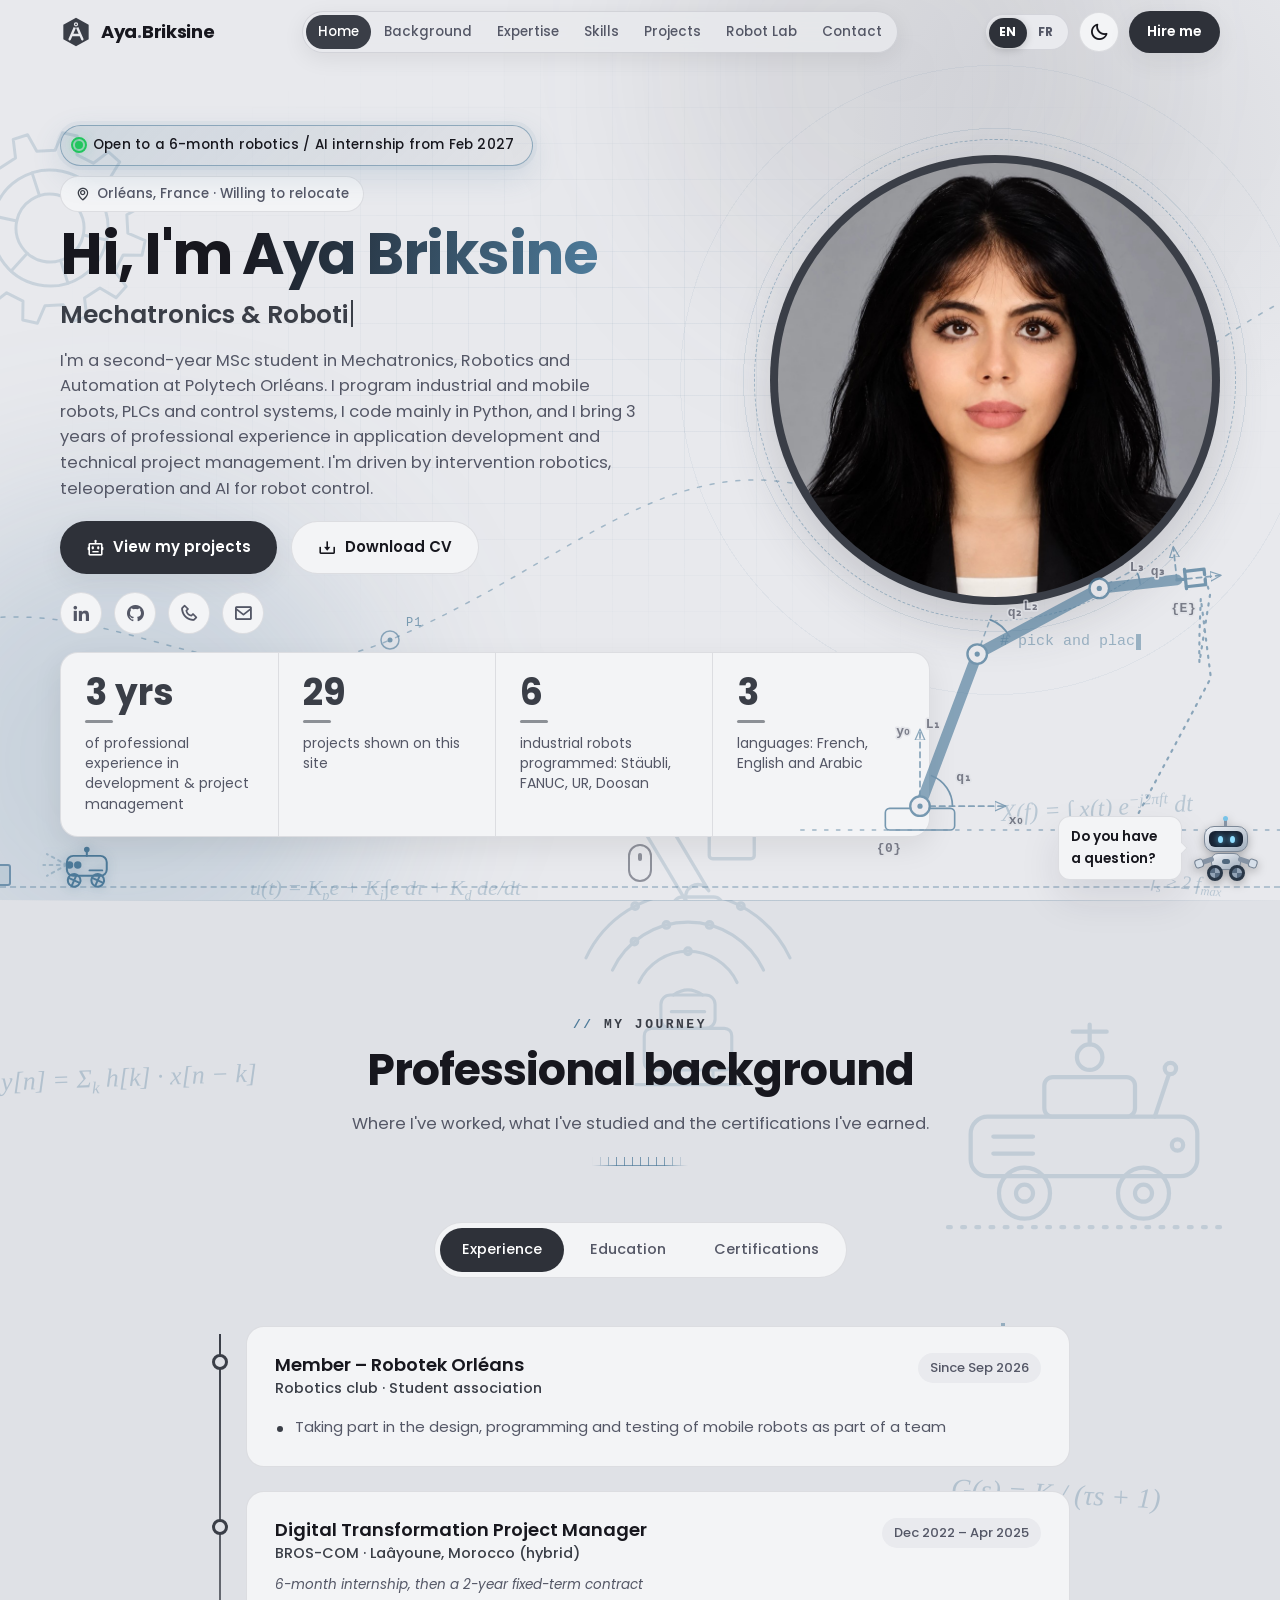
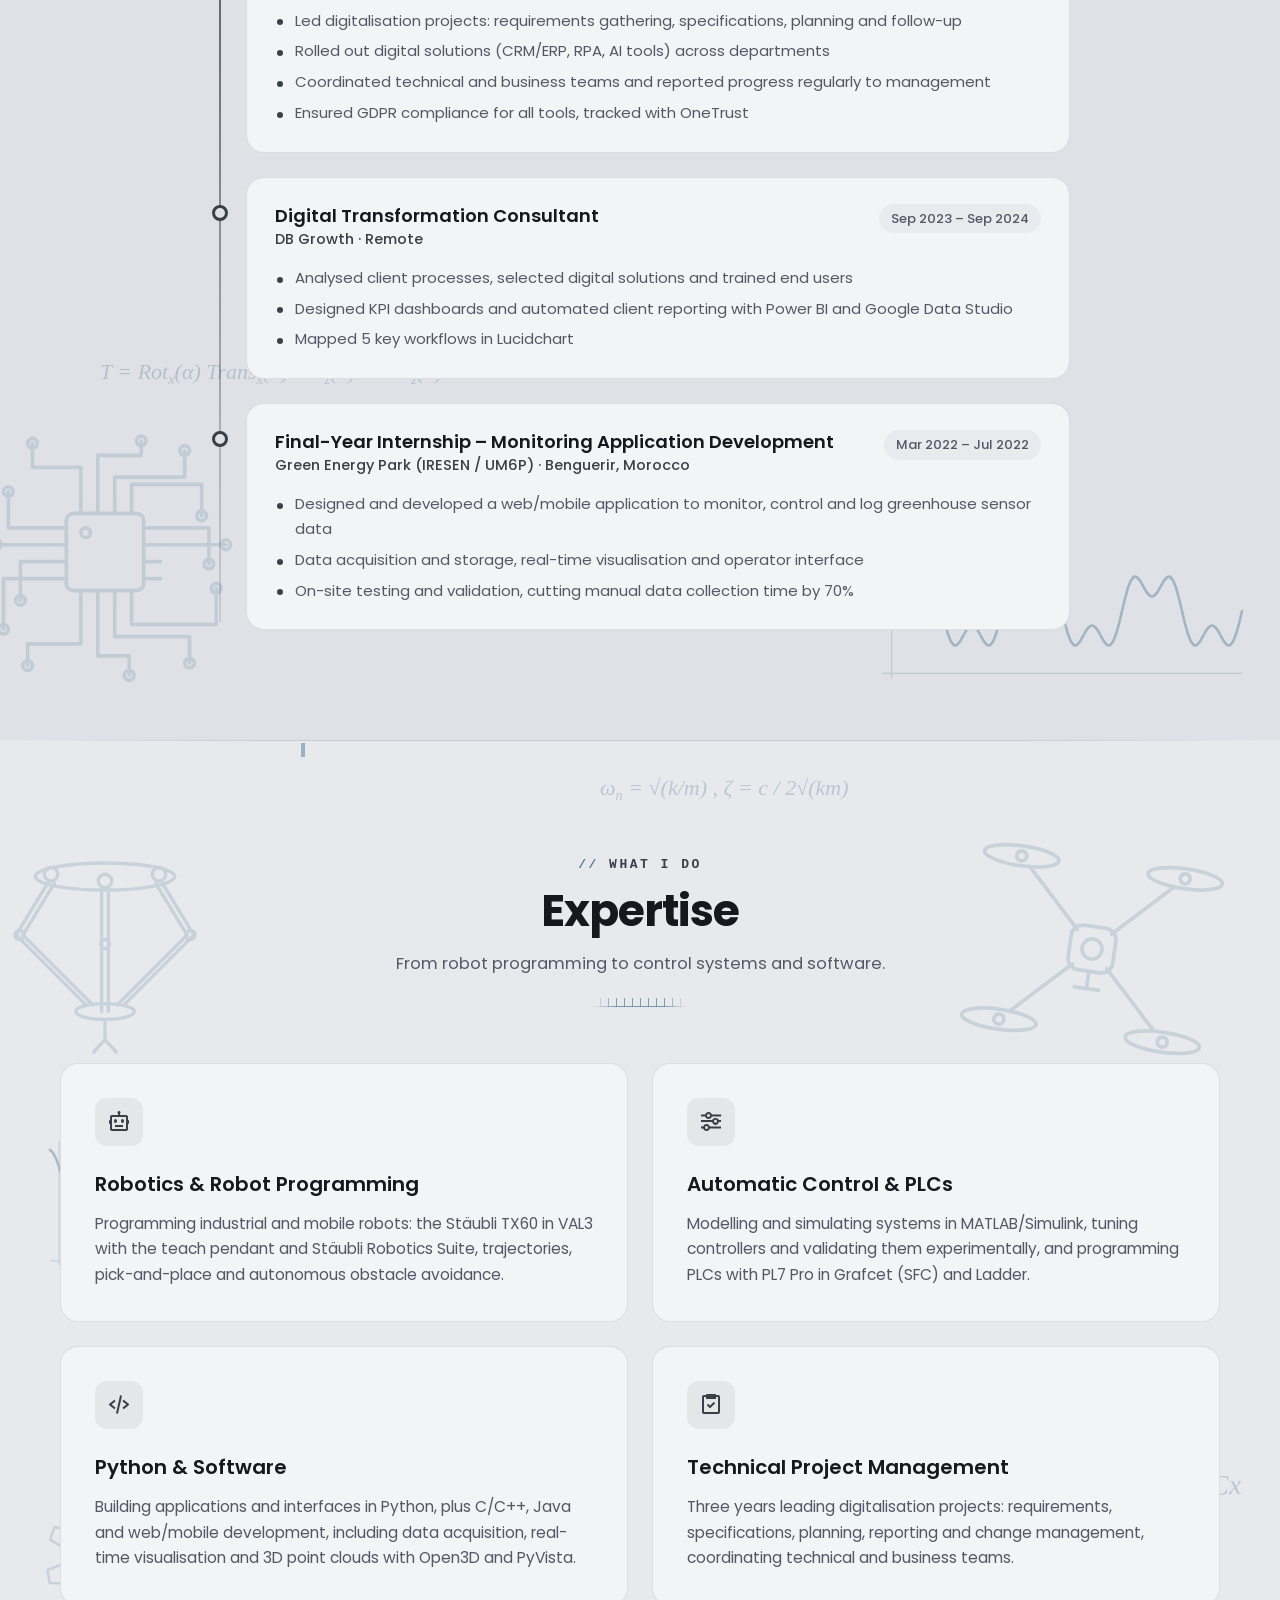
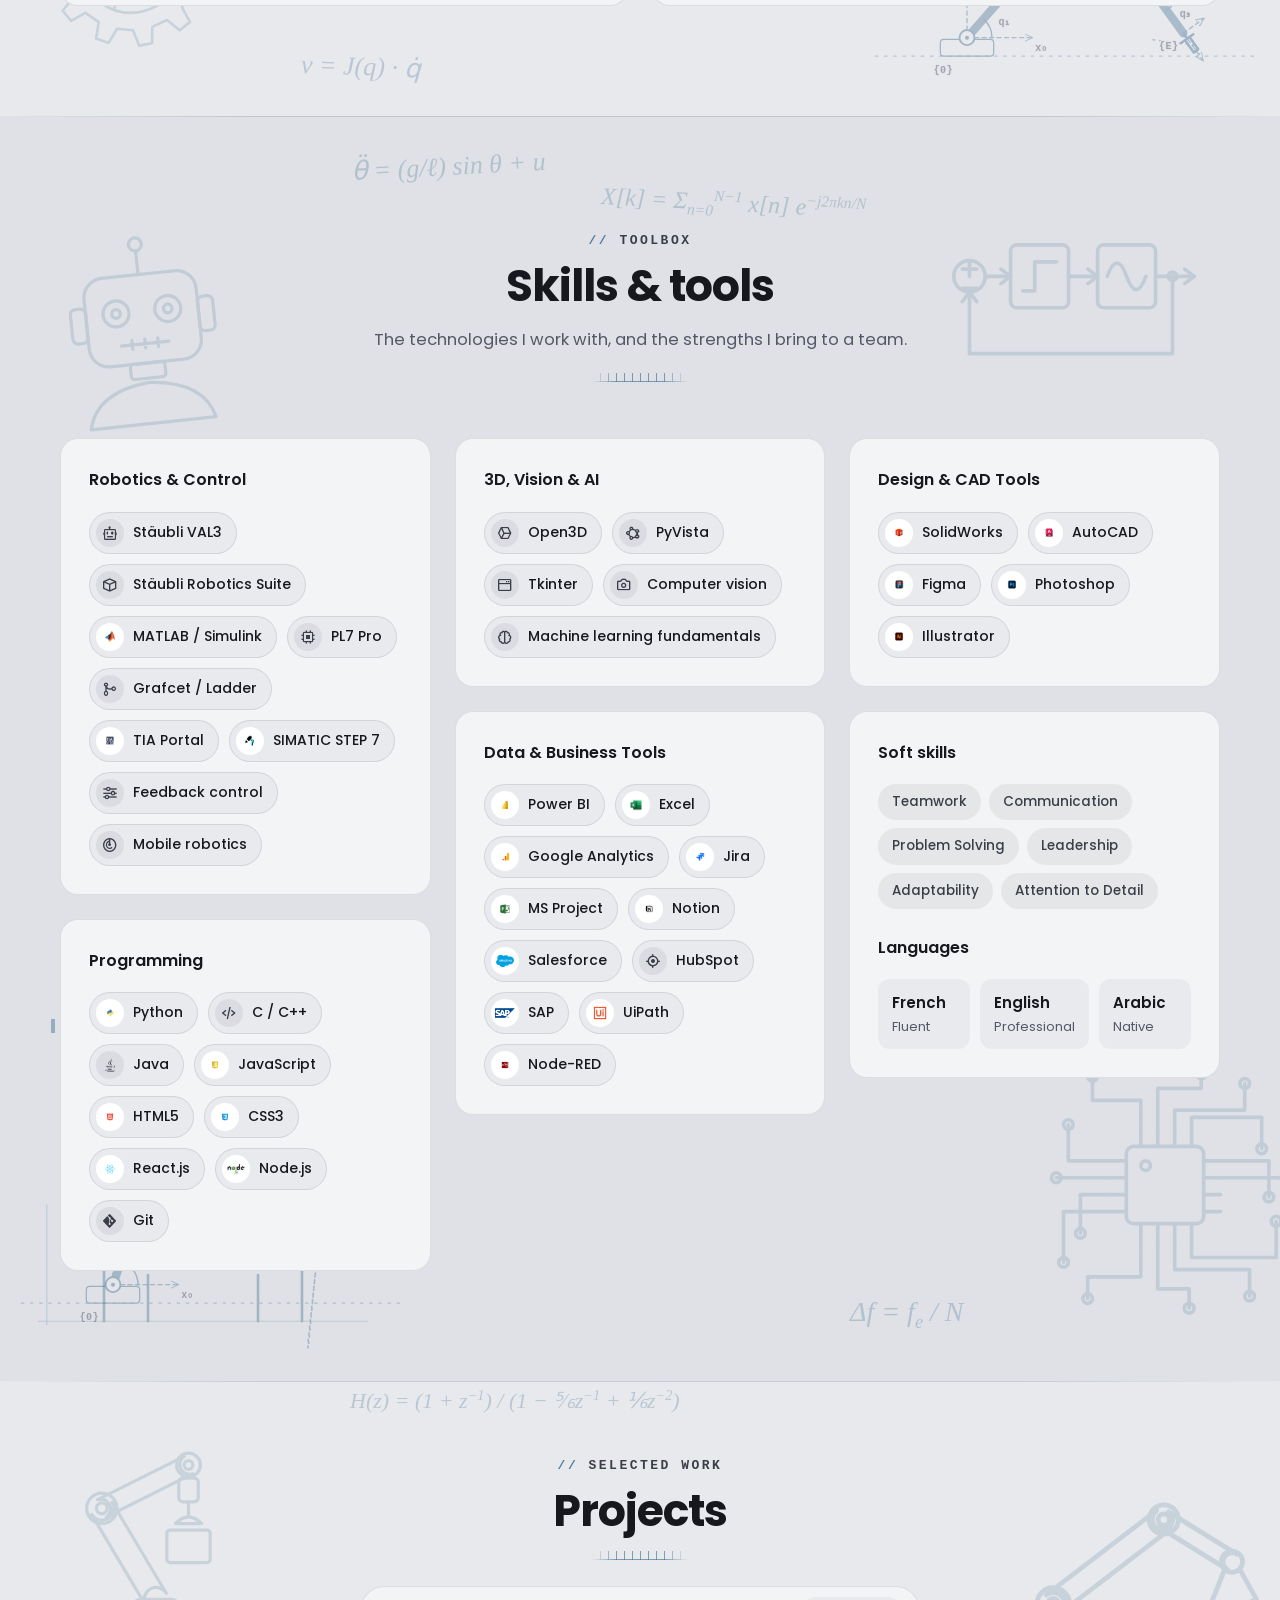
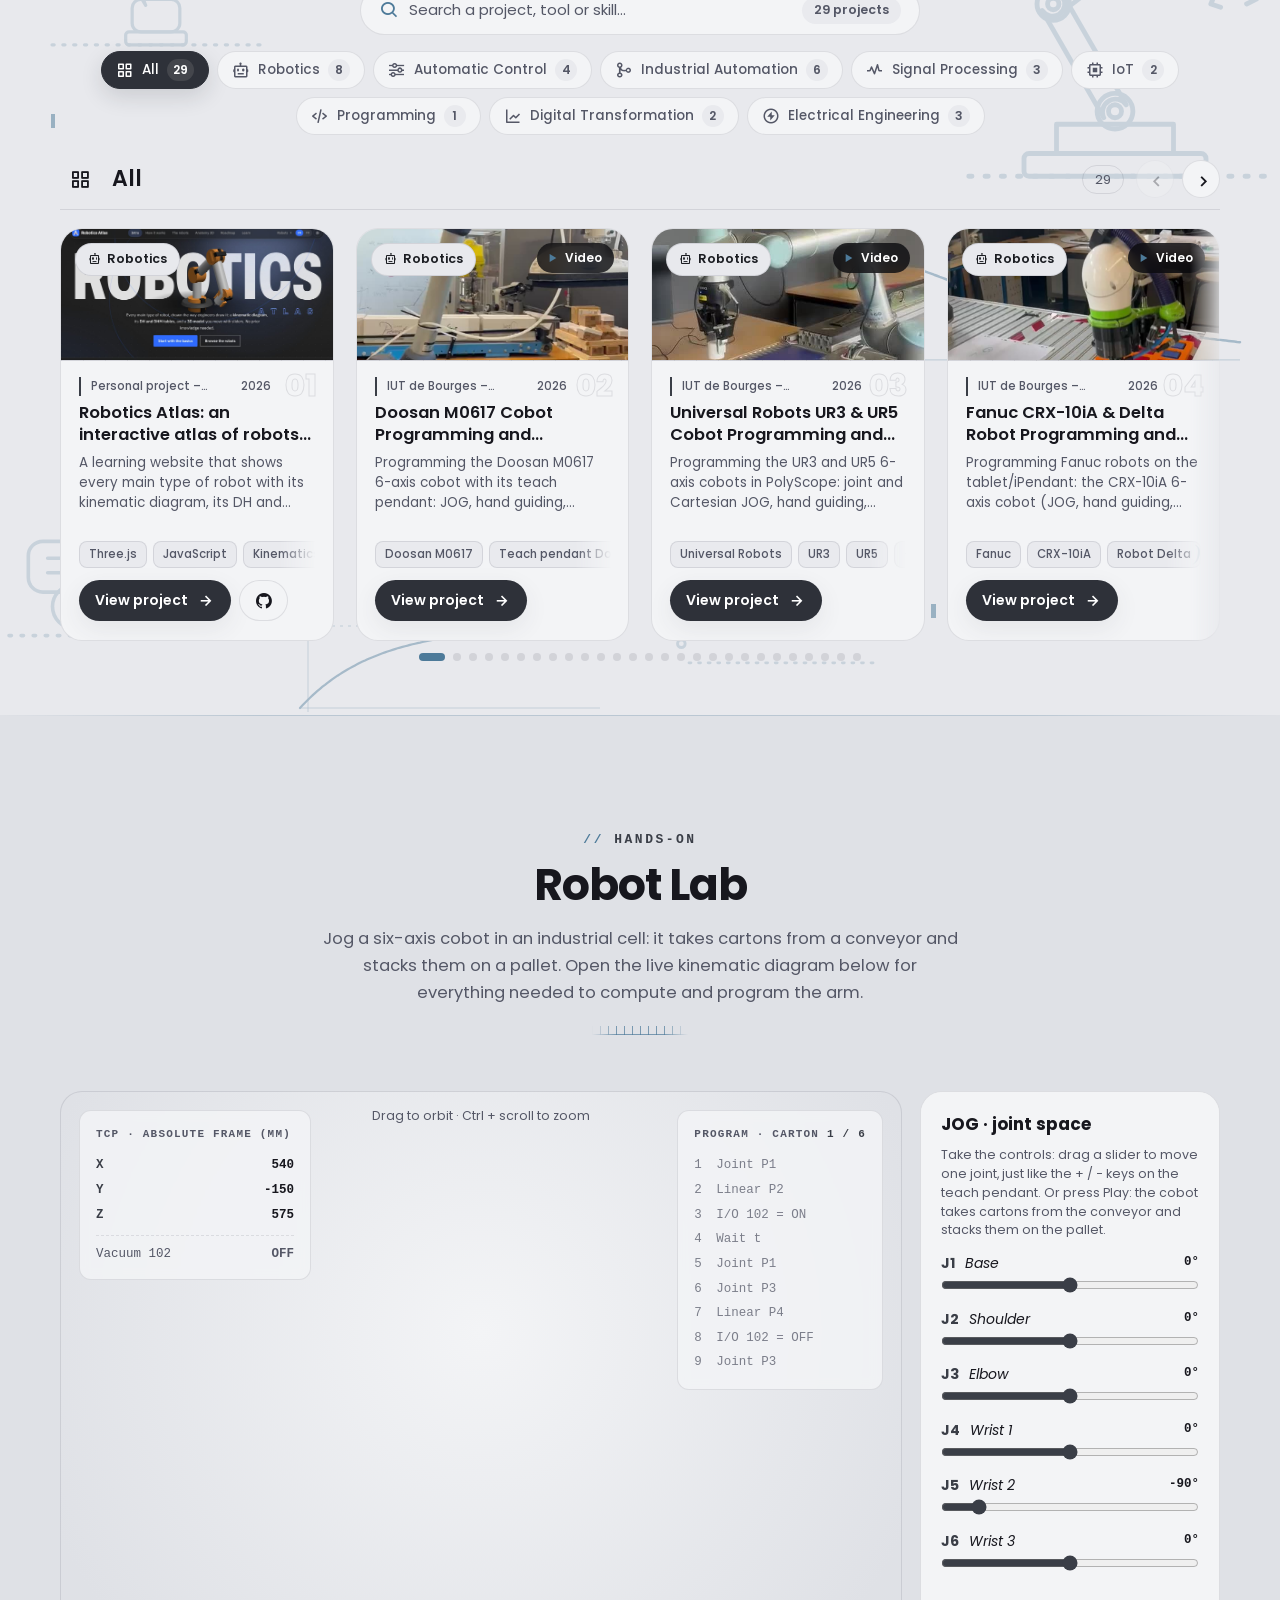
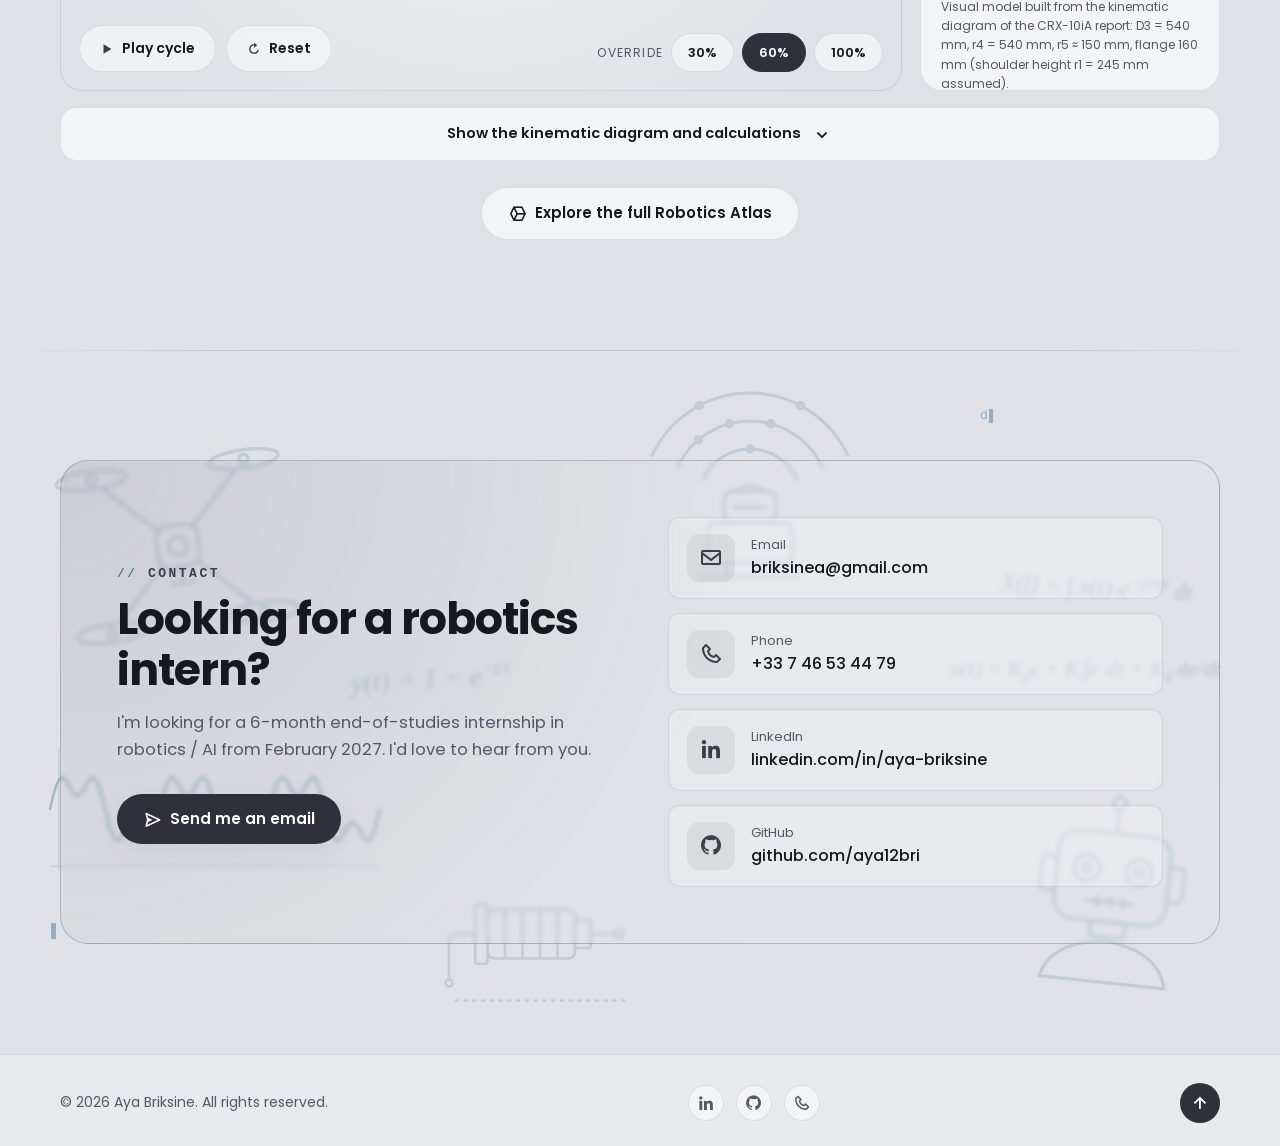
==== index.html @ f5da016c "Home: remove the scrolling strip of robots Co-Authored-By: Claude Opus 5.5 <noreply@anthropic.com> C" ====
<!DOCTYPE html>
<html lang="en">
<head>
    <meta charset="UTF-8">
    <meta name="viewport" content="width=device-width, initial-scale=1.0">
    <title>Aya Briksine | Mechatronics, Robotics &amp; Automation</title>
    <meta name="description" content="Aya Briksine – MSc student in Mechatronics, Robotics and Automation at Polytech Orléans, seeking a 6-month robotics / AI internship from February 2027.">
    <!-- seo -->
    <link rel="canonical" href="https://ayabriksine.com/">
    <meta property="og:type" content="website">
    <meta property="og:site_name" content="Aya Briksine">
    <meta property="og:title" content="Aya Briksine | Mechatronics, Robotics &amp; Automation">
    <meta property="og:description" content="Aya Briksine – MSc student in Mechatronics, Robotics and Automation at Polytech Orléans, seeking a 6-month robotics / AI internship from February 2027.">
    <meta property="og:url" content="https://ayabriksine.com/">
    <meta property="og:image" content="https://ayabriksine.com/og-image.jpg">
    <meta name="twitter:card" content="summary_large_image">
    <!-- /seo -->
    <link rel="preconnect" href="https://fonts.googleapis.com">
    <link rel="preconnect" href="https://fonts.gstatic.com" crossorigin>
    <link href="https://fonts.googleapis.com/css2?family=Poppins:wght@400;500;600;700;800&display=swap" rel="stylesheet">
    <link href="https://unpkg.com/boxicons@2.1.4/css/boxicons.min.css" rel="stylesheet">
    <link rel="icon" type="image/svg+xml" href="logo.svg">
    <link rel="stylesheet" href="style.css?v=85">
    <link rel="stylesheet" href="portfolio-chat.css?v=4">
    <script type="importmap">{"imports":{"three":"./vendor/three.module.min.js","three/addons/":"./vendor/"}}</script>
    <script>
        // Runs before the page shows: apply the saved light/dark choice so it doesn't flash
        document.documentElement.classList.add('js');
        // light mode first; a visitor who switched to dark keeps it
        document.documentElement.classList.add('light-mode');
        try { if (localStorage.getItem('theme') === 'dark') document.documentElement.classList.remove('light-mode'); } catch (e) {}
    </script>

</head>
<body>

    <!-- ================= HEADER ================= -->
    <header class="header" id="header">
        <div class="container header-inner">
            <a href="#home" class="logo" aria-label="Aya Briksine"><svg class="logo-mark" viewBox="0 0 48 48" aria-hidden="true"><path class="lm-hex" d="M24 2.5 43 13.250v21.500L24 45.500 5 34.750v-21.500z"/><path class="lm-a" d="M14.500 35 24 13l9.500 22M18.600 28.500h10.800"/><circle class="lm-joint" cx="24" cy="12.500" r="4.200"/><circle class="lm-pin" cx="24" cy="12.500" r="1.400"/></svg><span class="logo-text">Aya<span>.</span>Briksine</span></a>

            <nav class="navbar" id="navbar">
                <a href="#home" class="active">Home</a>
                <a href="#background">Background</a>
                <a href="#services">Expertise</a>
                <a href="#skills">Skills</a>
                <a href="#projects">Projects</a>
                <a href="#lab">Robot Lab</a>
                <a href="#contact">Contact</a>
            </nav>

            <div class="header-actions">
                <button class="icon-btn lang-toggle" id="lang-toggle" aria-label="Passer en français">FR</button>
                <button class="icon-btn theme-toggle" id="theme-toggle" aria-label="Switch to light mode"><i class='bx bx-sun'></i></button>
                <a href="#contact" class="btn btn-primary btn-sm header-cta">Hire me</a>
                <button class="icon-btn menu-toggle" id="menu-icon" aria-label="Open menu" aria-expanded="false" aria-controls="navbar"><i class='bx bx-menu'></i></button>
            </div>
        </div>
    </header>

    <main>

    <!-- ================= HERO ================= -->
    <section class="hero" id="home">
        <div class="container hero-grid">
            <div class="hero-text">
                <div class="badges">
                    <p class="badge badge-live"><span class="live-dot"></span> Open to a 6-month robotics / AI internship from Feb 2027</p>
                    <p class="badge"><i class='bx bx-map'></i> Orléans, France · Willing to relocate</p>
                </div>
                <h1>Hi, I'm <span class="accent">Aya Briksine</span></h1>
                <p class="hero-role"><span class="typed" id="typed" aria-hidden="true"></span><span class="caret" aria-hidden="true"></span></p>
                <p class="hero-intro">I'm a second-year MSc student in Mechatronics, Robotics and Automation at Polytech Orléans. I program industrial and mobile robots, PLCs and control systems, I code mainly in Python, and I bring 3 years of professional experience in application development and technical project management. I'm driven by intervention robotics, teleoperation and AI for robot control.</p>

                <div class="hero-buttons">
                    <a href="#projects" class="btn btn-primary"><i class='bx bx-bot'></i> View my projects</a>
                    <a href="CV-Aya-Briksine-EN.pdf" target="_blank" rel="noopener" class="btn btn-outline"><i class='bx bx-download'></i> Download CV</a>
                </div>

                <div class="socials">
                    <a href="https://www.linkedin.com/in/aya-briksine/" target="_blank" rel="noopener" aria-label="LinkedIn"><i class='bx bxl-linkedin'></i></a>
                    <a href="https://github.com/aya12bri" target="_blank" rel="noopener" aria-label="GitHub"><i class='bx bxl-github'></i></a>
                    <a href="tel:+33746534479" aria-label="Phone"><i class='bx bx-phone'></i></a>
                    <a href="mailto:briksinea@gmail.com" aria-label="Email"><i class='bx bx-envelope'></i></a>
                </div>
            </div>

            <div class="hero-photo">
                <div class="photo-frame">
                    <img src="aya-suit-gray.jpg" alt="Portrait of Aya Briksine" width="900" height="900">
                </div>
            </div>
        </div>

        <div class="container">
            <ul class="stats">
                <li><strong>3 yrs</strong><span>of professional experience in development &amp; project management</span></li>
                <li><strong><span class="count" data-count="projects">29</span></strong><span>projects shown on this site</span></li>
                <li><strong><span class="count" data-n="6">6</span></strong><span>industrial robots programmed: Stäubli, FANUC, UR, Doosan</span></li>
                <li><strong><span class="count" data-n="3">3</span></strong><span>languages: French, English and Arabic</span></li>
            </ul>
        </div>
        <a href="#background" class="scroll-cue" aria-label="Scroll down"><span></span></a>
    </section>


    <!-- ================= BACKGROUND ================= -->
    <section class="section section-alt" id="background">
        <div class="container">
            <div class="section-head reveal">
                <p class="eyebrow">My journey</p>
                <h2 class="section-title">Professional background</h2>
                <p class="section-sub">Where I've worked, what I've studied and the certifications I've earned.</p>
            </div>

            <div class="tabs reveal" role="tablist">
                <button class="tab active" role="tab" aria-selected="true" data-tab="experience">Experience</button>
                <button class="tab" role="tab" aria-selected="false" data-tab="education">Education</button>
                <button class="tab" role="tab" aria-selected="false" data-tab="certifications">Certifications</button>
            </div>

            <!-- Experience -->
            <div class="tab-panel active" id="experience" role="tabpanel">
                <ol class="timeline">
                    <li class="timeline-item reveal">
                        <div class="timeline-card">
                            <div class="timeline-top">
                                <div>
                                    <h3>Member – Robotek Orléans</h3>
                                    <p class="org">Robotics club · Student association</p>
                                </div>
                                <span class="date">Since Sep 2026</span>
                            </div>
                            <ul>
                                <li>Taking part in the design, programming and testing of mobile robots as part of a team</li>
                            </ul>
                        </div>
                    </li>
                    <li class="timeline-item reveal">
                        <div class="timeline-card">
                            <div class="timeline-top">
                                <div>
                                    <h3>Digital Transformation Project Manager</h3>
                                    <p class="org">BROS-COM · Laâyoune, Morocco (hybrid)</p>
                                </div>
                                <span class="date">Dec 2022 – Apr 2025</span>
                            </div>
                            <p class="note">6-month internship, then a 2-year fixed-term contract</p>
                            <ul>
                                <li>Led digitalisation projects: requirements gathering, specifications, planning and follow-up</li>
                                <li>Rolled out digital solutions (CRM/ERP, RPA, AI tools) across departments</li>
                                <li>Coordinated technical and business teams and reported progress regularly to management</li>
                                <li>Ensured GDPR compliance for all tools, tracked with OneTrust</li>
                            </ul>
                        </div>
                    </li>
                    <li class="timeline-item reveal">
                        <div class="timeline-card">
                            <div class="timeline-top">
                                <div>
                                    <h3>Digital Transformation Consultant</h3>
                                    <p class="org">DB Growth · Remote</p>
                                </div>
                                <span class="date">Sep 2023 – Sep 2024</span>
                            </div>
                            <ul>
                                <li>Analysed client processes, selected digital solutions and trained end users</li>
                                <li>Designed KPI dashboards and automated client reporting with Power BI and Google Data Studio</li>
                                <li>Mapped 5 key workflows in Lucidchart</li>
                            </ul>
                        </div>
                    </li>
                    <li class="timeline-item reveal">
                        <div class="timeline-card">
                            <div class="timeline-top">
                                <div>
                                    <h3>Final-Year Internship – Monitoring Application Development</h3>
                                    <p class="org">Green Energy Park (IRESEN / UM6P) · Benguerir, Morocco</p>
                                </div>
                                <span class="date">Mar 2022 – Jul 2022</span>
                            </div>
                            <ul>
                                <li>Designed and developed a web/mobile application to monitor, control and log greenhouse sensor data</li>
                                <li>Data acquisition and storage, real-time visualisation and operator interface</li>
                                <li>On-site testing and validation, cutting manual data collection time by 70%</li>
                            </ul>
                        </div>
                    </li>
                </ol>
            </div>

            <!-- Education -->
            <div class="tab-panel" id="education" role="tabpanel">
                <div class="card-grid">
                    <article class="card edu-card edu-featured">
                        <span class="date">Sep 2025 – 2027</span>
                        <h3>MSc in Mechatronics, Robotics and Automation (M1 – M2)</h3>
                        <p class="org">Polytech Orléans – University of Orléans · France</p>
                        <p>Robot modelling and control, automatic control, computer vision and industrial computing.</p>
                    </article>
                    <article class="card edu-card">
                        <span class="date">Sep 2019 – Nov 2022</span>
                        <h3>Professional Bachelor's in Industrial Operations Engineering &amp; Digitalisation</h3>
                        <p class="org">Mohammed VI Polytechnic University (UM6P)</p>
                        <p>Industry 4.0, industrial automation, ERP systems and data-driven process optimisation.</p>
                    </article>
                    <article class="card edu-card">
                        <span class="date">2017 – 2019</span>
                        <h3>DEUG in Physical Matter Science</h3>
                        <p class="org">Cadi Ayyad University</p>
                        <p>Fundamental physics and material properties, experimental laboratory techniques and quantitative problem-solving.</p>
                    </article>
                    <article class="card edu-card">
                        <span class="date">2025</span>
                        <h3>Salesforce Administrator</h3>
                        <p class="org">ALX Africa</p>
                        <p>CRM configuration, user management and automation in Salesforce.</p>
                    </article>
                    <article class="card edu-card">
                        <span class="date">Sep 2024 – Dec 2024</span>
                        <h3>Virtual Assistance Training</h3>
                        <p class="org">ALX Africa</p>
                        <p>Remote administrative support, email management and client communication.</p>
                    </article>
                </div>
            </div>

            <!-- Certifications -->
            <div class="tab-panel" id="certifications" role="tabpanel">
                <div class="card-grid">
                    <article class="card cert-card">
                        <a href="certificate-mathworks-simulink-fundamentals.pdf" target="_blank" rel="noopener" class="cert-image">
                            <img src="certificate-mathworks-simulink-fundamentals.png" alt="MathWorks certificate – Simulink Fundamentals" loading="lazy">
                        </a>
                        <div class="cert-body">
                            <h3>Simulink Fundamentals</h3>
                            <p class="org">MathWorks · October 2025</p>
                            <div class="cert-links">
                                <a href="certificate-mathworks-simulink-fundamentals.pdf" target="_blank" rel="noopener"><i class='bx bx-show'></i> View certificate</a>
                            </div>
                        </div>
                    </article>
                    <article class="card cert-card">
                        <a href="certificate-mathworks-core-matlab-skills.pdf" target="_blank" rel="noopener" class="cert-image">
                            <img src="certificate-mathworks-core-matlab-skills.png" alt="MathWorks certificate – Core MATLAB Skills" loading="lazy">
                        </a>
                        <div class="cert-body">
                            <h3>Core MATLAB Skills</h3>
                            <p class="org">MathWorks · September 2025</p>
                            <div class="cert-links">
                                <a href="certificate-mathworks-core-matlab-skills.pdf" target="_blank" rel="noopener"><i class='bx bx-show'></i> View certificate</a>
                            </div>
                        </div>
                    </article>
                    <article class="card cert-card">
                        <a href="certificate-mathworks-matlab-desktop-tools.pdf" target="_blank" rel="noopener" class="cert-image">
                            <img src="certificate-mathworks-matlab-desktop-tools.png" alt="MathWorks certificate – MATLAB Desktop Tools and Troubleshooting Scripts" loading="lazy">
                        </a>
                        <div class="cert-body">
                            <h3>MATLAB Desktop Tools and Troubleshooting Scripts</h3>
                            <p class="org">MathWorks · September 2025</p>
                            <div class="cert-links">
                                <a href="certificate-mathworks-matlab-desktop-tools.pdf" target="_blank" rel="noopener"><i class='bx bx-show'></i> View certificate</a>
                            </div>
                        </div>
                    </article>
                    <article class="card cert-card">
                        <a href="certificate-mathworks-matlab-onramp.pdf" target="_blank" rel="noopener" class="cert-image">
                            <img src="certificate-mathworks-matlab-onramp.png" alt="MathWorks certificate – MATLAB Onramp" loading="lazy">
                        </a>
                        <div class="cert-body">
                            <h3>MATLAB Onramp</h3>
                            <p class="org">MathWorks · September 2025</p>
                            <div class="cert-links">
                                <a href="certificate-mathworks-matlab-onramp.pdf" target="_blank" rel="noopener"><i class='bx bx-show'></i> View certificate</a>
                            </div>
                        </div>
                    </article>
                    <article class="card cert-card">
                        <a href="89-professional-foundations-certificate-aya-briksine.png" target="_blank" rel="noopener" class="cert-image">
                            <img src="89-professional-foundations-certificate-aya-briksine.png" alt="ALX Professional Foundations certificate" loading="lazy">
                        </a>
                        <div class="cert-body">
                            <h3>Professional Foundations</h3>
                            <p class="org">ALX Africa · April 2025</p>
                            <div class="cert-links">
                                <a href="89-professional-foundations-certificate-aya-briksine.png" target="_blank" rel="noopener"><i class='bx bx-show'></i> View certificate</a>
                                <a href="https://savanna.alxafrica.com/certificates/HfJ6sRNBZS" target="_blank" rel="noopener"><i class='bx bx-check-shield'></i> Verify</a>
                            </div>
                        </div>
                    </article>
                    <article class="card cert-card">
                        <a href="72-virtual-assistant-certificate-aya-briksine.png" target="_blank" rel="noopener" class="cert-image">
                            <img src="72-virtual-assistant-certificate-aya-briksine.png" alt="ALX Virtual Assistant certificate" loading="lazy">
                        </a>
                        <div class="cert-body">
                            <h3>Virtual Assistant</h3>
                            <p class="org">ALX Africa · November 2024</p>
                            <div class="cert-links">
                                <a href="72-virtual-assistant-certificate-aya-briksine.png" target="_blank" rel="noopener"><i class='bx bx-show'></i> View certificate</a>
                                <a href="https://intranet.alxswe.com/certificates/EnNf2C3GM6" target="_blank" rel="noopener"><i class='bx bx-check-shield'></i> Verify</a>
                            </div>
                        </div>
                    </article>
                </div>
            </div>
        </div>
    </section>

    <!-- ================= EXPERTISE ================= -->
    <section class="section" id="services">
        <div class="container">
            <div class="section-head reveal">
                <p class="eyebrow">What I do</p>
                <h2 class="section-title">Expertise</h2>
                <p class="section-sub">From robot programming to control systems and software.</p>
            </div>

            <div class="services-grid">
                <article class="card service-card reveal">
                    <div class="icon-box"><i class='bx bx-bot'></i></div>
                    <h3>Robotics &amp; Robot Programming</h3>
                    <p>Programming industrial and mobile robots: the Stäubli TX60 in VAL3 with the teach pendant and Stäubli Robotics Suite, trajectories, pick-and-place and autonomous obstacle avoidance.</p>
                </article>
                <article class="card service-card reveal">
                    <div class="icon-box"><i class='bx bx-slider-alt'></i></div>
                    <h3>Automatic Control &amp; PLCs</h3>
                    <p>Modelling and simulating systems in MATLAB/Simulink, tuning controllers and validating them experimentally, and programming PLCs with PL7 Pro in Grafcet (SFC) and Ladder.</p>
                </article>
                <article class="card service-card reveal">
                    <div class="icon-box"><i class='bx bx-code-alt'></i></div>
                    <h3>Python &amp; Software</h3>
                    <p>Building applications and interfaces in Python, plus C/C++, Java and web/mobile development, including data acquisition, real-time visualisation and 3D point clouds with Open3D and PyVista.</p>
                </article>
                <article class="card service-card reveal">
                    <div class="icon-box"><i class='bx bx-task'></i></div>
                    <h3>Technical Project Management</h3>
                    <p>Three years leading digitalisation projects: requirements, specifications, planning, reporting and change management, coordinating technical and business teams.</p>
                </article>
            </div>
        </div>
    </section>

    <!-- ================= SKILLS ================= -->
    <section class="section section-alt" id="skills">
        <div class="container">
            <div class="section-head reveal">
                <p class="eyebrow">Toolbox</p>
                <h2 class="section-title">Skills &amp; tools</h2>
                <p class="section-sub">The technologies I work with, and the strengths I bring to a team.</p>
            </div>

            <div class="skills-grid">
                <div class="card skill-group reveal">
                    <h3>Robotics &amp; Control</h3>
                    <ul class="tool-list">
                        <li><i class='bx bx-bot'></i>Stäubli VAL3</li>
                        <li><i class='bx bx-cube'></i>Stäubli Robotics Suite</li>
                        <li><img src="Matlab.png" alt="" loading="lazy">MATLAB / Simulink</li>
                        <li><i class='bx bx-chip'></i>PL7 Pro</li>
                        <li><i class='bx bx-git-merge'></i>Grafcet / Ladder</li>
                        <li><img src="TIA-PORTAL.png" alt="" loading="lazy">TIA Portal</li>
                        <li><img src="SIMATIC%20STEP7.png" alt="" loading="lazy">SIMATIC STEP 7</li>
                        <li><i class='bx bx-slider-alt'></i>Feedback control</li>
                        <li><i class='bx bx-radar'></i>Mobile robotics</li>
                    </ul>
                </div>
                <div class="card skill-group reveal">
                    <h3>Programming</h3>
                    <ul class="tool-list">
                        <li><img src="Python-Logo-Free-Download-PNG.png" alt="" loading="lazy">Python</li>
                        <li><i class='bx bx-code-alt'></i>C / C++</li>
                        <li><i class='bx bxl-java'></i>Java</li>
                        <li><img src="JS.png" alt="" loading="lazy">JavaScript</li>
                        <li><img src="HTML.png" alt="" loading="lazy">HTML5</li>
                        <li><img src="css3.png" alt="" loading="lazy">CSS3</li>
                        <li><img src="REACTJS.png" alt="" loading="lazy">React.js</li>
                        <li><img src="NODEJS.jpg" alt="" loading="lazy">Node.js</li>
                        <li><i class='bx bxl-git'></i>Git</li>
                    </ul>
                </div>
                <div class="card skill-group reveal">
                    <h3>3D, Vision &amp; AI</h3>
                    <ul class="tool-list">
                        <li><i class='bx bx-cube-alt'></i>Open3D</li>
                        <li><i class='bx bx-shape-polygon'></i>PyVista</li>
                        <li><i class='bx bx-window-alt'></i>Tkinter</li>
                        <li><i class='bx bx-camera'></i>Computer vision</li>
                        <li><i class='bx bx-brain'></i>Machine learning fundamentals</li>
                    </ul>
                </div>
                <div class="card skill-group reveal">
                    <h3>Data &amp; Business Tools</h3>
                    <ul class="tool-list">
                        <li><img src="PowerBI.png" alt="" loading="lazy">Power BI</li>
                        <li><img src="Microsoft_Excel.png" alt="" loading="lazy">Excel</li>
                        <li><img src="Google-Analytics-Logo.png" alt="" loading="lazy">Google Analytics</li>
                        <li><img src="JIRA.png" alt="" loading="lazy">Jira</li>
                        <li><img src="MS_Project_Logo.png" alt="" loading="lazy">MS Project</li>
                        <li><img src="Notion_app_logo.png" alt="" loading="lazy">Notion</li>
                        <li><img src="salesforce-logo.png" alt="" loading="lazy">Salesforce</li>
                        <li><i class='bx bx-target-lock'></i>HubSpot</li>
                        <li><img src="SAP.png" alt="" loading="lazy">SAP</li>
                        <li><img src="Ui%20path-02.png" alt="" loading="lazy">UiPath</li>
                        <li><img src="node-red-icon.png" alt="" loading="lazy">Node-RED</li>
                    </ul>
                </div>
                <div class="card skill-group reveal">
                    <h3>Design &amp; CAD Tools</h3>
                    <ul class="tool-list">
                        <li><img src="download.png" alt="" loading="lazy">SolidWorks</li>
                        <li><img src="autocad.png" alt="" loading="lazy">AutoCAD</li>
                        <li><img src="FIGMA.png" alt="" loading="lazy">Figma</li>
                        <li><img src="Photoshop-logo.png" alt="" loading="lazy">Photoshop</li>
                        <li><img src="Adobe-Illustrator.png" alt="" loading="lazy">Illustrator</li>
                    </ul>
                </div>
                <div class="card skill-group reveal">
                    <h3>Soft skills</h3>
                    <ul class="chip-list">
                        <li>Teamwork</li>
                        <li>Communication</li>
                        <li>Problem Solving</li>
                        <li>Leadership</li>
                        <li>Adaptability</li>
                        <li>Attention to Detail</li>
                    </ul>
                    <h3 class="sub-heading">Languages</h3>
                    <ul class="lang-list">
                        <li><span>French</span><small>Fluent</small></li>
                        <li><span>English</span><small>Professional</small></li>
                        <li><span>Arabic</span><small>Native</small></li>
                    </ul>
                </div>
            </div>
        </div>
    </section>

    <!-- ================= PROJECTS ================= -->
    <!-- The project cards are built from projects.js – add new projects there -->
    <section class="section" id="projects">
        <div class="container">
            <div class="section-head reveal">
                <p class="eyebrow">Selected work</p>
                <h2 class="section-title">Projects</h2>
                <p class="section-sub">My projects by field: robotics, control, automation, signal processing, electrical engineering, IoT, programming and digital transformation. Open one to see the details.</p>
            </div>

            <div class="project-tools reveal" data-no-translate>
                <label class="project-search">
                    <i class='bx bx-search'></i>
                    <input type="search" id="project-search" autocomplete="off" spellcheck="false">
                    <span class="project-count" id="project-count" aria-live="polite"></span>
                </label>
            </div>
            <div class="filters reveal" id="project-filters" data-no-translate></div>
            <div class="project-groups" id="projects-grid" data-no-translate></div>
        </div>
    </section>

    <!-- ================= ROBOT LAB ================= -->
    <!-- The 3D cobot is built by lab3d.js (Three.js, see /vendor) -->
    <section class="section section-alt" id="lab">
        <div class="container">
            <div class="section-head reveal">
                <p class="eyebrow">Hands-on</p>
                <h2 class="section-title">Robot Lab</h2>
                <p class="section-sub">Jog a six-axis cobot in an industrial cell: it takes cartons from a conveyor and stacks them on a pallet. Open the live kinematic diagram below for everything needed to compute and program the arm.</p>
            </div>
            <div class="lab3d reveal" id="lab3d" data-no-translate><p class="lab3d-fallback">Loading the 3D lab…</p></div>
            <button type="button" class="labkin-toggle" id="labkin-toggle" aria-expanded="false" aria-controls="labkin">
                <span class="lk-show">Show the kinematic diagram and calculations</span>
                <span class="lk-hide">Hide the kinematic diagram</span>
                <i class='bx bx-chevron-down'></i>
            </button>
            <div class="labkin" id="labkin" data-no-translate hidden></div>
            <p class="lab-more reveal"><a class="btn btn-outline" href="https://roboticsatlas.ayabriksine.com" target="_blank" rel="noopener"><i class='bx bx-cube-alt'></i> Explore the full Robotics Atlas</a></p>
        </div>
    </section>

    <!-- ================= CONTACT ================= -->
    <section class="section section-alt" id="contact">
        <div class="container">
            <div class="contact-panel reveal">
                <div class="contact-text">
                    <p class="eyebrow">Contact</p>
                    <h2 class="section-title">Looking for a robotics intern?</h2>
                    <p class="section-sub">I'm looking for a 6-month end-of-studies internship in robotics / AI from February 2027. I'd love to hear from you.</p>
                    <a href="mailto:briksinea@gmail.com" class="btn btn-primary"><i class='bx bx-send'></i> Send me an email</a>
                </div>

                <ul class="contact-list">
                    <li>
                        <a href="mailto:briksinea@gmail.com">
                            <span class="icon-box"><i class='bx bx-envelope'></i></span>
                            <span><small>Email</small>briksinea@gmail.com</span>
                        </a>
                    </li>
                    <li>
                        <a href="tel:+33746534479">
                            <span class="icon-box"><i class='bx bx-phone'></i></span>
                            <span><small>Phone</small>+33 7 46 53 44 79</span>
                        </a>
                    </li>
                    <li>
                        <a href="https://www.linkedin.com/in/aya-briksine/" target="_blank" rel="noopener">
                            <span class="icon-box"><i class='bx bxl-linkedin'></i></span>
                            <span><small>LinkedIn</small>linkedin.com/in/aya-briksine</span>
                        </a>
                    </li>
                    <li>
                        <a href="https://github.com/aya12bri" target="_blank" rel="noopener">
                            <span class="icon-box"><i class='bx bxl-github'></i></span>
                            <span><small>GitHub</small>github.com/aya12bri</span>
                        </a>
                    </li>
                </ul>
            </div>
        </div>
    </section>

    </main>

    <!-- ================= FOOTER ================= -->
    <footer class="footer">
        <div class="container footer-inner">
            <p>© <span id="year">2026</span> Aya Briksine. All rights reserved.</p>
            <div class="socials socials-sm">
                <a href="https://www.linkedin.com/in/aya-briksine/" target="_blank" rel="noopener" aria-label="LinkedIn"><i class='bx bxl-linkedin'></i></a>
                <a href="https://github.com/aya12bri" target="_blank" rel="noopener" aria-label="GitHub"><i class='bx bxl-github'></i></a>
                <a href="tel:+33746534479" aria-label="Phone"><i class='bx bx-phone'></i></a>
            </div>
            <a href="#home" class="back-top" aria-label="Back to top"><i class='bx bx-up-arrow-alt'></i></a>
        </div>
    </footer>

    <div class="scroll-rail" aria-hidden="true"><span class="scroll-fill"></span></div>
    <button class="scroll-bot" id="scroll-bot" type="button" aria-label="Back to top" title="Back to top"><svg viewBox="0 0 48 60" fill="none" stroke="currentColor" stroke-width="2.4" stroke-linecap="round" stroke-linejoin="round"><path d="M24 4 V11"/><circle cx="24" cy="3.5" r="2.2" class="bot-led"/><rect x="9" y="11" width="30" height="20" rx="7"/><circle cx="18" cy="21" r="3.2" class="bot-eye"/><circle cx="30" cy="21" r="3.2" class="bot-eye"/><rect x="13" y="33" width="22" height="13" rx="4"/><path d="M13 38 H7 M35 38 H41"/><g class="bot-wheel"><circle cx="24" cy="51" r="7.5"/><path d="M24 45 V57 M18 51 H30"/></g></svg></button>
    <script src="projects.js?v=68"></script>
    <script src="script.js?v=67"></script>
    <script src="translations.js?v=66"></script>
    <script type="module" src="lab3d.js?v=65"></script>
    <script src="portfolio-chat.js?v=4" defer></script>
</body>
</html>
---- style.css ----
/* =========================================================
   Aya Briksine – Portfolio
   ---------------------------------------------------------
   1. Colors & settings (change the colors here)
   2. Base
   3. Buttons & shared pieces
   4. Header & menu
   5. Hero
   6. Sections
   7. Background (experience / education / certifications)
   8. Services
   9. Skills
   10. Projects
   11. Contact
   12. Footer
   13. Animations
   14. Tablet & phone
   ========================================================= */

/* ---------- 1. Colors & settings ---------- */
:root {
    --bg: #0b0b10;
    --bg-alt: #101017;
    --surface: #16161f;
    --surface-2: #1e1e29;
    --surface-rgb: 22, 22, 31;
    --border: rgba(255, 255, 255, 0.08);
    --text: #ededf2;
    --heading: #c4c8d0;           /* titles: light gray */
    --muted: #a4a4b3;
    --accent: #dfe2e8;            /* brand color: silver gray */
    --accent-rgb: 223, 226, 232;  /* same color, used for glows */
    --accent-strong: #e4e6eb;     /* buttons */
    --on-accent: #111217;         /* text on buttons */
    --accent-soft: rgba(223, 226, 232, 0.1);
    --header-bg: rgba(11, 11, 16, 0.78);
    --shadow: 0 18px 40px rgba(0, 0, 0, 0.35);
    --logo-tile: #ffffff;
    --signal: #8fb8d4;            /* muted steel blue: tiny engineering accents only */
    --signal-rgb: 143, 184, 212;

    /* neon "lights" used in dark mode */
    --glow: 0 0 22px rgba(223, 226, 232, 0.3);
    --glow-strong: 0 0 22px rgba(223, 226, 232, 0.55), 0 0 44px rgba(223, 226, 232, 0.25);
    --glow-photo: 0 0 25px rgba(223, 226, 232, 0.45), 0 0 60px rgba(223, 226, 232, 0.22), 0 0 110px rgba(223, 226, 232, 0.12);
    --text-glow: 0 0 22px rgba(223, 226, 232, 0.35);

    --radius: 18px;
    --radius-sm: 12px;
    --header-h: 64px;
    --container: 1160px;
}

/* Light mode: soft light gray instead of white */
.light-mode {
    --bg: #e8e9ed;
    --bg-alt: #dfe1e6;
    --surface: #f3f4f6;
    --surface-2: #e9eaee;
    --surface-rgb: 243, 244, 246;
    --border: rgba(20, 20, 40, 0.1);
    --text: #17171e;
    --heading: #17171e;
    --muted: #545766;
    --accent: #3a3e47;            /* charcoal gray, readable on the light gray */
    --accent-rgb: 58, 62, 71;
    --accent-strong: #2e3139;
    --on-accent: #ffffff;
    --accent-soft: rgba(58, 62, 71, 0.08);
    --header-bg: rgba(232, 233, 237, 0.85);
    --shadow: 0 18px 40px rgba(30, 30, 60, 0.1);
    --logo-tile: #ffffff;
    --signal: #4d7a99;
    --signal-rgb: 77, 122, 153;

    /* no neon in light mode: soft pink shadows instead */
    --glow: 0 8px 22px rgba(30, 32, 40, 0.14);
    --glow-strong: 0 10px 28px rgba(30, 32, 40, 0.22);
    --glow-photo: 0 20px 50px rgba(30, 32, 40, 0.18);
    --text-glow: none;
}

/* ---------- 2. Base ---------- */
*,
*::before,
*::after {
    margin: 0;
    padding: 0;
    box-sizing: border-box;
}

html {
    scroll-behavior: smooth;
    scroll-padding-top: var(--header-h);
    -webkit-text-size-adjust: 100%;
}

body {
    font-family: "Poppins", system-ui, -apple-system, "Segoe UI", sans-serif;
    font-size: 16px;
    line-height: 1.65;
    background: var(--bg);
    color: var(--text);
    overflow-x: hidden;
    transition: background-color 0.3s ease, color 0.3s ease;
}

img {
    max-width: 100%;
    display: block;
}

a {
    color: inherit;
    text-decoration: none;
}

ul,
ol {
    list-style: none;
}

button {
    font: inherit;
    color: inherit;
    background: none;
    border: none;
    cursor: pointer;
}

:focus-visible {
    outline: 2px solid var(--accent);
    outline-offset: 3px;
    border-radius: 6px;
}

::selection {
    background: var(--accent);
    color: var(--on-accent);
}

::-webkit-scrollbar {
    width: 10px;
}

::-webkit-scrollbar-track {
    background: var(--bg);
}

::-webkit-scrollbar-thumb {
    background: var(--surface-2);
    border-radius: 10px;
}

::-webkit-scrollbar-thumb:hover {
    background: var(--accent);
}

.container {
    width: min(var(--container), 100% - 48px);
    margin-inline: auto;
}

.accent {
    color: var(--accent);
}

h1,
h2,
h3 {
    color: var(--heading);
}

/* ---------- 3. Buttons & shared pieces ---------- */
.btn {
    display: inline-flex;
    align-items: center;
    justify-content: center;
    gap: 8px;
    padding: 13px 26px;
    border-radius: 999px;
    font-size: 15px;
    font-weight: 600;
    white-space: nowrap;
    transition: transform 0.2s ease, box-shadow 0.2s ease, background-color 0.2s ease, color 0.2s ease;
}

.btn i {
    font-size: 19px;
}

.btn-primary {
    background: var(--accent-strong);
    color: var(--on-accent);
    box-shadow: 0 8px 24px var(--accent-soft);
}

.btn-primary:hover {
    transform: translateY(-2px);
    box-shadow: 0 12px 30px rgba(var(--accent-rgb), 0.35);
}

.btn-outline {
    border: 1.5px solid var(--border);
    background: var(--surface);
    color: var(--text);
}

.btn-outline:hover {
    border-color: var(--accent);
    color: var(--accent);
    transform: translateY(-2px);
}

.btn-sm {
    padding: 9px 18px;
    font-size: 14px;
}

.icon-btn {
    display: inline-grid;
    place-items: center;
    width: 40px;
    height: 40px;
    border-radius: 50%;
    border: 1px solid var(--border);
    background: var(--surface);
    color: var(--text);
    font-size: 13px;
    font-weight: 700;
    letter-spacing: 0.5px;
    transition: border-color 0.2s ease, color 0.2s ease;
}

.icon-btn i {
    font-size: 20px;
}

.icon-btn:hover {
    border-color: var(--accent);
    color: var(--accent);
}

.icon-box {
    display: inline-grid;
    place-items: center;
    flex-shrink: 0;
    width: 48px;
    height: 48px;
    border-radius: var(--radius-sm);
    background: var(--accent-soft);
    color: var(--accent);
    font-size: 24px;
}

.card {
    background: var(--surface);
    border: 1px solid var(--border);
    border-radius: var(--radius);
    transition: transform 0.25s ease, border-color 0.25s ease, box-shadow 0.25s ease;
}

.socials {
    display: flex;
    gap: 12px;
}

.socials a {
    display: grid;
    place-items: center;
    width: 42px;
    height: 42px;
    border-radius: 50%;
    border: 1px solid var(--border);
    background: var(--surface);
    color: var(--muted);
    font-size: 20px;
    transition: all 0.2s ease;
}

.socials a:hover {
    color: var(--on-accent);
    background: var(--accent-strong);
    border-color: var(--accent-strong);
    transform: translateY(-3px);
}

/* ---------- 4. Header & menu ---------- */
.header {
    position: fixed;
    inset: 0 0 auto 0;
    height: var(--header-h);
    z-index: 100;
    transition: background-color 0.3s ease, box-shadow 0.3s ease;
}

.header.scrolled {
    background: var(--header-bg);
    backdrop-filter: blur(14px);
    -webkit-backdrop-filter: blur(14px);
    box-shadow: 0 1px 0 var(--border);
}

.header-inner {
    height: 100%;
    display: flex;
    align-items: center;
    justify-content: space-between;
    gap: 24px;
}

.logo {
    display: inline-flex;
    align-items: center;
    gap: 9px;
    font-size: 18px;
    font-weight: 700;
    letter-spacing: -0.3px;
    white-space: nowrap;
}

.logo-mark {
    width: 32px;
    height: 32px;
    flex: none;
    transition: transform 0.5s cubic-bezier(.3, 1.4, .5, 1);
}

.logo-mark .lm-hex { fill: var(--accent); }
.logo-mark .lm-a {
    fill: none;
    stroke: var(--bg);
    stroke-width: 3.6;
    stroke-linecap: round;
    stroke-linejoin: round;
}
.logo-mark .lm-joint { fill: var(--bg); stroke: var(--accent); stroke-width: 2; }
.logo-mark .lm-pin { fill: var(--accent); }

.logo:hover .logo-mark {
    transform: rotate(-8deg) scale(1.06);
}

.logo-text span {
    color: var(--muted);
}

.navbar {
    display: flex;
    gap: 1px;
    padding: 3px;
    border-radius: 999px;
    border: 1px solid var(--border);
    background: var(--header-bg);
    backdrop-filter: blur(12px);
    -webkit-backdrop-filter: blur(12px);
    box-shadow: 0 6px 22px rgba(0, 0, 0, 0.07);
}

.navbar a {
    position: relative;
    padding: 6px 12px;
    border-radius: 999px;
    font-size: 13.5px;
    font-weight: 500;
    color: var(--muted);
    white-space: nowrap;
    transition: color 0.2s ease, background-color 0.2s ease;
}

.navbar a::after {
    display: none;
}

.navbar a:hover {
    color: var(--text);
    background: var(--accent-soft);
}

.navbar a.active {
    color: var(--on-accent);
    background: var(--accent);
}

.header-actions {
    display: flex;
    align-items: center;
    gap: 10px;
}

.menu-toggle {
    display: none;
}

/* ---------- 5. Hero ---------- */
.hero {
    position: relative;
    min-height: 100vh;
    padding: calc(var(--header-h) + 56px) 0 64px;
    display: flex;
    flex-direction: column;
    justify-content: center;
    gap: 64px;
    overflow: hidden;
}

/* soft brand glow in the background */
.hero::before {
    content: "";
    position: absolute;
    top: -160px;
    right: -160px;
    width: 620px;
    height: 620px;
    border-radius: 50%;
    background: radial-gradient(circle, var(--accent-soft), transparent 65%);
    pointer-events: none;
}

.hero-grid {
    position: relative;
    display: grid;
    grid-template-columns: 1.25fr 0.85fr;
    align-items: center;
    gap: 64px;
}

.badge {
    display: inline-flex;
    align-items: center;
    gap: 6px;
    padding: 6px 14px;
    border-radius: 999px;
    border: 1px solid var(--border);
    background: var(--surface);
    color: var(--muted);
    font-size: 13.5px;
    font-weight: 500;
}

.badge i {
    color: var(--accent);
    font-size: 16px;
}

.hero h1 .accent {
    white-space: nowrap;
}

.hero h1 {
    margin-top: 22px;
    font-size: clamp(38px, 5.6vw, 64px);
    line-height: 1.08;
    font-weight: 700;
    letter-spacing: -1.5px;
}

.hero-role {
    margin-top: 14px;
    min-height: 1.5em;
    font-size: clamp(19px, 2.2vw, 25px);
    font-weight: 600;
    color: var(--accent);
}

.caret {
    display: inline-block;
    width: 2px;
    height: 1.05em;
    margin-left: 3px;
    vertical-align: -0.15em;
    background: currentColor;
    animation: blink 1s steps(1) infinite;
}

@keyframes blink {
    50% { opacity: 0; }
}

.hero-intro {
    margin-top: 20px;
    max-width: 580px;
    color: var(--muted);
    font-size: 16.5px;
    line-height: 1.75;
}

.hero-buttons {
    display: flex;
    flex-wrap: wrap;
    gap: 14px;
    margin-top: 32px;
}

.hero .socials {
    margin-top: 32px;
}

.hero-photo {
    display: flex;
    justify-content: center;
}

.photo-frame {
    position: relative;
    width: min(470px, 100%);
    aspect-ratio: 1;
    border-radius: 50%;
    padding: 10px;
    cursor: pointer;
    background: linear-gradient(145deg, var(--accent), transparent 55%, var(--accent-soft));
}

/* light mode: a solid pink border that matches the site's pink */
.light-mode .photo-frame {
    padding: 8px;
    background: var(--accent);
    box-shadow: 0 20px 50px rgba(var(--accent-rgb), 0.2);
}

.photo-frame img {
    width: 100%;
    height: 100%;
    border-radius: 50%;
    object-fit: cover;
}

.stats {
    position: relative;
    display: grid;
    grid-template-columns: repeat(2, 1fr);
    border: 1px solid var(--border);
    border-radius: var(--radius);
    background: var(--surface);
    overflow: hidden;
    box-shadow: 0 10px 30px rgba(0, 0, 0, 0.08);
}

.stats li {
    display: flex;
    align-items: center;
    gap: 16px;
    padding: 24px 28px;
}

.stats li + li {
    border-left: 1px solid var(--border);
}

.stats strong {
    white-space: nowrap;
    font-size: 40px;
    font-weight: 700;
    line-height: 1;
    color: var(--accent);
    position: relative;
    padding-bottom: 12px;
}

.stats strong::after {
    content: "";
    position: absolute;
    left: 0;
    bottom: 0;
    width: 28px;
    height: 3px;
    border-radius: 3px;
    background: var(--accent);
    opacity: 0.55;
}

.stats span {
    font-size: 14px;
    line-height: 1.45;
    color: var(--muted);
}

/* ---------- 6. Sections ---------- */
.section {
    padding: 110px 0;
}

.section-alt {
    background: var(--bg-alt);
}

.section-head {
    max-width: 640px;
    margin: 0 auto 56px;
    text-align: center;
}

.eyebrow {
    display: inline-block;
    margin-bottom: 10px;
    font-size: 13px;
    font-weight: 600;
    letter-spacing: 2px;
    text-transform: uppercase;
    color: var(--accent);
}

.section-title {
    font-size: clamp(30px, 4vw, 44px);
    line-height: 1.15;
    font-weight: 700;
    letter-spacing: -1px;
}

.section-sub {
    margin-top: 14px;
    color: var(--muted);
    font-size: 16.5px;
}

.org {
    color: var(--accent);
    font-size: 14.5px;
    font-weight: 500;
}

.date {
    display: inline-block;
    padding: 4px 12px;
    border-radius: 999px;
    background: var(--surface-2);
    color: var(--muted);
    font-size: 13px;
    font-weight: 500;
    white-space: nowrap;
}

/* ---------- 7. Background ---------- */
.tabs {
    display: flex;
    width: fit-content;
    margin: 0 auto 48px;
    padding: 5px;
    gap: 4px;
    border-radius: 999px;
    border: 1px solid var(--border);
    background: var(--surface);
}

.tab {
    padding: 10px 22px;
    border-radius: 999px;
    font-size: 14.5px;
    font-weight: 500;
    color: var(--muted);
    transition: background-color 0.2s ease, color 0.2s ease;
}

.tab:hover {
    color: var(--text);
}

.tab.active {
    background: var(--accent-strong);
    color: var(--on-accent);
}

.tab-panel {
    display: none;
}

.tab-panel.active {
    display: block;
    animation: fadeUp 0.45s ease;
}

.timeline {
    position: relative;
    max-width: 860px;
    margin: 0 auto;
    padding-left: 36px;
}

.timeline::before {
    content: "";
    position: absolute;
    left: 9px;
    top: 8px;
    bottom: 8px;
    width: 2px;
    background: linear-gradient(var(--accent), var(--border));
}

.timeline-item {
    position: relative;
}

.timeline-item + .timeline-item {
    margin-top: 24px;
}

.timeline-item::before {
    content: "";
    position: absolute;
    left: -34px;
    top: 28px;
    width: 16px;
    height: 16px;
    border-radius: 50%;
    background: var(--bg-alt);
    border: 3px solid var(--accent);
}

.timeline-card {
    padding: 26px 28px;
    border-radius: var(--radius);
    border: 1px solid var(--border);
    background: var(--surface);
    transition: border-color 0.25s ease, transform 0.25s ease;
}

.timeline-card:hover {
    border-color: var(--accent-soft);
    transform: translateX(4px);
}

.timeline-top {
    display: flex;
    justify-content: space-between;
    align-items: flex-start;
    gap: 16px;
    margin-bottom: 14px;
}

.timeline-card h3 {
    font-size: 18px;
    font-weight: 600;
    line-height: 1.35;
}

.timeline-card ul li {
    position: relative;
    padding-left: 20px;
    color: var(--muted);
    font-size: 15px;
}

.timeline-card ul li + li {
    margin-top: 6px;
}

.timeline-card ul li::before {
    content: "";
    position: absolute;
    left: 2px;
    top: 0.72em;
    width: 6px;
    height: 6px;
    border-radius: 50%;
    background: var(--accent);
}

.card-grid {
    display: grid;
    grid-template-columns: repeat(2, 1fr);
    gap: 24px;
    max-width: 960px;
    margin: 0 auto;
}

.edu-card {
    padding: 28px;
}

.edu-card:hover,
.service-card:hover,
.project-card:hover,
.cert-card:hover {
    transform: translateY(-4px);
    border-color: var(--accent-soft);
    box-shadow: var(--shadow);
}

.edu-card h3 {
    margin-top: 16px;
    font-size: 18px;
    font-weight: 600;
    line-height: 1.35;
}

.edu-card .org {
    margin-top: 4px;
}

.edu-card p:last-child {
    margin-top: 12px;
    color: var(--muted);
    font-size: 15px;
}

.cert-card {
    overflow: hidden;
}

.cert-image {
    display: block;
    aspect-ratio: 16 / 9;
    overflow: hidden;
    border-bottom: 1px solid var(--border);
}

.cert-image img {
    width: 100%;
    height: 100%;
    object-fit: cover;
    transition: transform 0.4s ease;
}

.cert-card:hover .cert-image img {
    transform: scale(1.04);
}

.cert-body {
    padding: 22px 24px 24px;
}

.cert-body h3 {
    font-size: 18px;
    font-weight: 600;
}

.cert-links {
    display: flex;
    flex-wrap: wrap;
    gap: 18px;
    margin-top: 14px;
}

.cert-links a {
    display: inline-flex;
    align-items: center;
    gap: 6px;
    font-size: 14px;
    font-weight: 600;
    color: var(--text);
    transition: color 0.2s ease;
}

.cert-links a i {
    font-size: 18px;
    color: var(--accent);
}

.cert-links a:hover {
    color: var(--accent);
}

/* ---------- 8. Services ---------- */
.services-grid {
    display: grid;
    grid-template-columns: repeat(2, 1fr);
    gap: 24px;
}

.service-card {
    padding: 34px;
}

.service-card h3 {
    margin: 22px 0 10px;
    font-size: 20px;
    font-weight: 600;
}

.service-card p {
    color: var(--muted);
    font-size: 15.5px;
}

/* ---------- 9. Skills ---------- */
/* cards flow into columns like a masonry wall, so there are no empty gaps */
.skills-grid {
    columns: 3 300px;
    column-gap: 24px;
}

.skill-group {
    padding: 28px;
    margin-bottom: 24px;
    break-inside: avoid;
}

.skill-group h3 {
    margin-bottom: 18px;
    font-size: 16px;
    font-weight: 600;
}

.skill-group .sub-heading {
    margin-top: 26px;
}

.tool-list {
    display: flex;
    flex-wrap: wrap;
    gap: 10px;
}

.tool-list li {
    display: inline-flex;
    align-items: center;
    gap: 9px;
    padding: 6px 14px 6px 6px;
    border-radius: 999px;
    border: 1px solid var(--border);
    background: var(--surface-2);
    font-size: 14px;
    font-weight: 500;
    transition: border-color 0.2s ease, transform 0.2s ease;
}

.tool-list li:hover {
    border-color: var(--accent);
    transform: translateY(-2px);
}

.tool-list img {
    width: 28px;
    height: 28px;
    padding: 3px;
    border-radius: 50%;
    background: var(--logo-tile);
    object-fit: contain;
}

.chip-list {
    display: flex;
    flex-wrap: wrap;
    gap: 8px;
}

.chip-list li {
    padding: 7px 14px;
    border-radius: 999px;
    background: var(--accent-soft);
    color: var(--accent);
    font-size: 13.5px;
    font-weight: 500;
}

.lang-list {
    display: flex;
    flex-wrap: wrap;
    gap: 10px;
}

.lang-list li {
    flex: 1 1 90px;
    display: flex;
    flex-direction: column;
    padding: 12px 14px;
    border-radius: var(--radius-sm);
    background: var(--surface-2);
}

.lang-list span {
    font-weight: 600;
    font-size: 15px;
}

.lang-list small {
    color: var(--muted);
    font-size: 13px;
}

/* ---------- 10. Projects ---------- */
.filters {
    display: flex;
    flex-wrap: wrap;
    justify-content: center;
    gap: 10px;
    margin-bottom: 40px;
}

.filter {
    display: inline-flex;
    align-items: center;
    gap: 8px;
    padding: 9px 16px;
    border-radius: 999px;
    border: 1px solid var(--border);
    background: var(--surface);
    color: var(--muted);
    font-size: 14px;
    font-weight: 500;
    transition: all 0.2s ease;
}

.filter i {
    font-size: 18px;
}

.filter span {
    display: inline-grid;
    place-items: center;
    min-width: 22px;
    height: 22px;
    padding: 0 6px;
    border-radius: 999px;
    background: var(--surface-2);
    font-size: 12px;
    font-weight: 600;
}

.filter:hover {
    color: var(--text);
    border-color: var(--accent);
}

.filter.active {
    background: var(--accent-strong);
    border-color: var(--accent-strong);
    color: var(--on-accent);
    box-shadow: var(--glow);
}

.filter.active span {
    background: rgba(127, 127, 127, 0.28);
}

.projects-grid {
    display: grid;
    grid-template-columns: repeat(3, 1fr);
    gap: 24px;
}

.project-card {
    display: flex;
    flex-direction: column;
    overflow: hidden;
}

/* card picture: a blueprint grid with the project's icon (or a photo if "image" is set) */
.project-visual {
    position: relative;
    display: grid;
    place-items: center;
    height: 170px;
    overflow: hidden;
    border-bottom: 1px solid var(--border);
    background:
        linear-gradient(var(--grid-line) 1px, transparent 1px) 0 0 / 22px 22px,
        linear-gradient(90deg, var(--grid-line) 1px, transparent 1px) 0 0 / 22px 22px,
        radial-gradient(circle at 50% 55%, var(--cat-soft), transparent 70%),
        var(--surface-2);
    --grid-line: rgba(255, 255, 255, 0.05);
}

.light-mode .project-visual {
    --grid-line: rgba(20, 20, 40, 0.06);
}

.project-visual > i {
    font-size: 64px;
    color: var(--cat);
    filter: drop-shadow(0 0 18px var(--cat));
    transition: transform 0.35s ease;
}

.light-mode .project-visual > i {
    filter: none;
}

.project-visual.has-image img {
    position: absolute;
    inset: 0;
    width: 100%;
    height: 100%;
    object-fit: cover;
    transition: transform 0.4s ease;
}

.project-card:hover .project-visual > i {
    transform: scale(1.1) rotate(-4deg);
}

.project-card:hover .project-visual img {
    transform: scale(1.05);
}

.project-cat {
    position: absolute;
    top: 14px;
    left: 14px;
    display: inline-flex;
    align-items: center;
    gap: 6px;
    padding: 5px 12px;
    border-radius: 999px;
    background: var(--bg);
    border: 1px solid var(--border);
    color: var(--cat);
    font-size: 12.5px;
    font-weight: 600;
}

/* one color per category */
.cat-robotics { --cat: #f2f3f6; --cat-soft: rgba(242, 243, 246, 0.2); }
.cat-control  { --cat: #c6cbd4; --cat-soft: rgba(198, 203, 212, 0.18); }
.cat-software { --cat: #a4aab5; --cat-soft: rgba(164, 170, 181, 0.18); }
.cat-automation  { --cat: #d9dce3; --cat-soft: rgba(217, 220, 227, 0.18); }
.cat-signal      { --cat: #b4bac5; --cat-soft: rgba(180, 186, 197, 0.18); }
.cat-iot         { --cat: #9aa1ad; --cat-soft: rgba(154, 161, 173, 0.18); }
.cat-programming { --cat: #c0c5ce; --cat-soft: rgba(192, 197, 206, 0.18); }
.cat-digital  { --cat: #878e9a; --cat-soft: rgba(135, 142, 154, 0.18); }
.cat-electrotechnique { --cat: #cfd3db; --cat-soft: rgba(207, 211, 219, 0.18); }

.light-mode .cat-robotics { --cat: #1b1d22; --cat-soft: rgba(27, 29, 34, 0.12); }
.light-mode .cat-control  { --cat: #3d424c; --cat-soft: rgba(61, 66, 76, 0.12); }
.light-mode .cat-software { --cat: #5a606b; --cat-soft: rgba(90, 96, 107, 0.12); }
.light-mode .cat-automation  { --cat: #2b2f37; --cat-soft: rgba(43, 47, 55, 0.12); }
.light-mode .cat-signal      { --cat: #4a505b; --cat-soft: rgba(74, 80, 91, 0.12); }
.light-mode .cat-iot         { --cat: #646a75; --cat-soft: rgba(100, 106, 117, 0.12); }
.light-mode .cat-programming { --cat: #3a3f48; --cat-soft: rgba(58, 63, 72, 0.12); }
.light-mode .cat-digital  { --cat: #767c87; --cat-soft: rgba(118, 124, 135, 0.12); }
.light-mode .cat-electrotechnique { --cat: #333841; --cat-soft: rgba(51, 56, 65, 0.12); }

.project-body {
    display: flex;
    flex-direction: column;
    flex: 1;
    padding: 22px 24px 24px;
}

.project-meta {
    display: flex;
    justify-content: space-between;
    gap: 10px;
    color: var(--muted);
    font-size: 12.5px;
    font-weight: 500;
}

.project-meta span:last-child {
    white-space: nowrap;
}

.project-card h3 {
    margin: 10px 0 8px;
    font-size: 18px;
    font-weight: 600;
    line-height: 1.35;
}

.project-card h3 a:hover {
    color: var(--accent);
}

.project-summary {
    color: var(--muted);
    font-size: 14.5px;
}

.tags {
    display: flex;
    flex-wrap: wrap;
    gap: 8px;
    margin-top: auto;
    padding-top: 18px;
}

.tags li {
    padding: 4px 10px;
    border-radius: 8px;
    border: 1px solid var(--border);
    background: var(--surface-2);
    color: var(--muted);
    font-size: 12.5px;
    font-weight: 500;
}

.project-actions {
    display: flex;
    flex-wrap: wrap;
    gap: 10px;
    margin-top: 20px;
}

.btn-ghost {
    border: 1.5px dashed var(--border);
    color: var(--muted);
    cursor: default;
}

.project-more {
    align-items: flex-start;
    justify-content: center;
    padding: 32px;
    border-style: dashed;
}

.project-more h3 {
    margin-top: 18px;
}

.project-more p {
    margin-bottom: 20px;
    color: var(--muted);
    font-size: 14.5px;
}

/* ---------- Redesigned project cards ---------- */
.project-card {
    position: relative;
    border-radius: 22px;
    transition: transform 0.3s ease, border-color 0.3s ease, box-shadow 0.3s ease;
}

.project-card:hover {
    transform: translateY(-6px);
}

.project-card::before {
    content: "";
    position: absolute;
    z-index: 2;
    top: 0;
    left: 0;
    height: 3px;
    width: 0;
    background: var(--accent);
    transition: width 0.4s ease;
}

.project-card:hover::before {
    width: 100%;
}

.project-body {
    position: relative;
}

.project-index {
    position: absolute;
    top: 14px;
    right: 22px;
    font-size: 46px;
    font-weight: 800;
    line-height: 1;
    color: transparent;
    -webkit-text-stroke: 1px var(--border);
    pointer-events: none;
}

.project-meta {
    align-items: flex-start;
    padding-right: 60px;
}

.project-meta span:first-child {
    padding-left: 10px;
    border-left: 2px solid var(--accent);
}

/* the first project is shown wide, picture on the left */
.project-featured {
    grid-column: 1 / -1;
    flex-direction: row;
}

.project-featured .project-visual {
    flex: 0 0 46%;
    height: auto;
    min-height: 320px;
    border-bottom: none;
    border-right: 1px solid var(--border);
}

.project-featured .project-body {
    justify-content: center;
    padding: 36px 40px;
}

.project-featured h3 {
    font-size: 26px;
}

.project-featured .project-summary {
    font-size: 16px;
}

.project-featured .tags {
    margin-top: 0;
}

.project-more {
    grid-column: 1 / -1;
    flex-direction: row;
    flex-wrap: wrap;
    align-items: center;
    gap: 8px 24px;
}

.project-more h3,
.project-more p {
    margin: 0;
}

.project-more p {
    flex: 1 1 280px;
}

@media (max-width: 920px) {
    .project-featured {
        flex-direction: column;
    }

    .project-featured .project-visual {
        flex-basis: auto;
        min-height: 200px;
        border-right: none;
        border-bottom: 1px solid var(--border);
    }

    .project-featured .project-body {
        padding: 24px;
    }
}

/* ---------- Project page (project.html) ---------- */
.project-page {
    --project-panel: color-mix(in srgb, var(--signal) 9%, var(--bg));
}

.light-mode .project-page {
    --bg: #e8edf3;
}

.project-page :is(.project-header, #project-root) .container {
    width: min(1440px, calc(100% - clamp(32px, 6.25vw, 96px)));
}

.project-header,
.project-header.scrolled {
    background: var(--bg);
    box-shadow: 0 1px 0 var(--border);
}

.project-header .header-inner {
    gap: 12px;
}

.project-header .header-actions {
    gap: 8px;
}

.project-header .logo {
    font-size: 18px;               /* same size as on the home page */
}

.project-header .icon-btn {
    width: 36px;
    height: 36px;
}

.project-header .menu-toggle {
    display: inline-grid;
}

.project-header .navbar {
    position: absolute;
    inset: calc(100% + 8px) max(16px, 3.125vw) auto auto;
    display: none;
    flex-direction: column;
    width: min(280px, calc(100vw - 32px));
    max-height: calc(100dvh - var(--header-h) - 16px);
    overflow-y: auto;
    gap: 0;
    padding: 8px;
    border: 1px solid var(--border);
    border-radius: var(--radius-sm);
    background: var(--surface);
    box-shadow: var(--shadow);
}

.project-header .navbar.open {
    display: flex;
}

.project-header .navbar a {
    padding: 9px 12px;
    border: 0;
    border-radius: 8px;
}

.project-hero {
    padding: calc(var(--header-h) + 18px) 0 18px;
}

.back-link {
    display: inline-flex;
    align-items: center;
    gap: 6px;
    min-height: 36px;
    margin-right: 8px;
    color: var(--muted);
    font-size: .93rem;
    font-weight: 600;
    transition: color 0.2s ease;
}

.back-link:hover {
    color: var(--accent);
}

.project-hero-grid.with-cover {
    display: grid;
    grid-template-columns: minmax(0, 1fr) minmax(0, 1.04fr);
    align-items: center;
    gap: clamp(24px, 4vw, 56px);
}

.project-context {
    color: var(--muted);
    font-size: clamp(.88rem, 1.4vw, 1.1rem);
}

.project-context::after {
    content: '';
    display: block;
    width: 4rem;
    height: 4px;
    margin-top: 14px;
    border-radius: 4px;
    background: var(--signal);
}

.project-hero h1 {
    margin-top: 12px;
    font-size: clamp(1.8rem, 3.65vw, 3.5rem);
    line-height: 1.06;
    font-weight: 700;
    letter-spacing: -1px;
    overflow-wrap: anywhere;
}

.project-lead {
    margin-top: 12px;
    max-width: 680px;
    color: var(--muted);
    font-size: clamp(1rem, 1.5vw, 1.2rem);
}

.project-hero .hero-buttons {
    gap: 12px;
    margin-top: 20px;
}

.project-hero .btn {
    min-height: 48px;
    padding: 10px 16px;
    border-radius: var(--radius-sm);
    font-size: clamp(.9rem, 1.3vw, 1.04rem);
    text-align: center;
}

.project-content {
    padding: 0 0 100px;
}

.project-resource-links {
    display: flex;
    flex-wrap: wrap;
    gap: 8px;
}

.project-resource-links .btn {
    min-height: 42px;
    padding: 8px 12px;
    font-size: .85rem;
}

.project-hero .project-banner {
    height: auto;
    aspect-ratio: 2.14 / 1;
    border: 1px solid var(--border);
    border-radius: var(--radius);
}

.project-hero .project-banner.fit-cover img {
    object-position: center 55%;
}

.project-overview {
    display: grid;
    grid-template-columns: repeat(auto-fit, minmax(min(100%, 250px), 1fr));
    gap: 16px;
}

.project-overview > div {
    padding: 12px 16px;
    border-radius: var(--radius-sm);
    background: var(--project-panel);
}

.project-overview h2 {
    margin-bottom: 5px;
    padding-left: 9px;
    border-left: 3px solid var(--signal);
    font-size: 1.14rem;
    line-height: 1.3;
}

.project-overview p,
.project-technical > p {
    color: var(--muted);
}

.project-overview p,
.project-process > .steps {
    line-height: 1.45;
}

.project-process,
.project-demo,
.project-gallery,
.project-resources,
.project-skills {
    margin-top: 22px;
}

.project-demo {
    scroll-margin-top: 16px;
}

:is(.project-process, .project-demo, .project-gallery, .project-resources, .project-skills) > h2 {
    margin: 0 0 12px;
    padding-left: 10px;
    border-left: 3px solid var(--signal);
    font-size: clamp(1.25rem, 2.3vw, 1.75rem);
    line-height: 1.25;
}

.project-technical {
    margin-top: 18px;
}

.project-technical summary {
    width: fit-content;
    margin-bottom: 14px;
    font-weight: 600;
    cursor: pointer;
}

.project-technical h3 {
    margin: 18px 0 8px;
}

@media (max-width: 760px) {
    .project-hero-grid.with-cover {
        grid-template-columns: minmax(0, 1fr);
        gap: 18px;
    }

    .project-hero .project-banner {
        aspect-ratio: 16 / 10;
    }

    .project-header .header-actions {
        gap: 4px;
    }
}

@media (max-width: 390px) {
    .project-header .back-link {
        position: relative;
        justify-content: center;
        width: 36px;
        margin-right: 0;
        font-size: 1.15rem;
    }

    #project-back-label {
        position: absolute;
        width: 1px;
        height: 1px;
        overflow: hidden;
        clip-path: inset(50%);
        white-space: nowrap;
    }
}

.check-list {
    display: grid;
    gap: 12px;
}

.check-list li {
    display: flex;
    gap: 12px;
    color: var(--muted);
}

.check-list i {
    flex-shrink: 0;
    margin-top: 3px;
    font-size: 20px;
    color: var(--accent);
}

.gallery {
    display: grid;
    grid-template-columns: repeat(3, minmax(0, 1fr));
    gap: 16px;
    align-items: start;
}

@media (max-width: 890px) {
    .gallery {
        grid-template-columns: repeat(2, minmax(0, 1fr));
    }
}

@media (max-width: 560px) {
    .gallery {
        grid-template-columns: minmax(0, 1fr);
    }
}

.gallery figure {
    display: flex;
    flex-direction: column;
    margin: 0;
    border: 1px solid var(--border);
    border-radius: var(--radius-sm);
    background: var(--surface);
    overflow: hidden;
    transition: transform 0.25s ease, border-color 0.25s ease;
}

.gallery figure:hover {
    transform: translateY(-3px);
    border-color: var(--accent);
}

.gallery figure a {
    display: block;
    background: #fff;
    cursor: zoom-in;
}

.gallery img {
    display: block;
    width: 100%;
    aspect-ratio: 2 / 1;
    object-fit: contain;
}

.gallery img.gallery-cover {
    object-fit: cover;
    object-position: center 55%;
}

.gallery figcaption {
    padding: 8px 12px;
    color: var(--muted);
    font-size: 14px;
    line-height: 1.5;
    border-top: 1px solid var(--border);
}

.project-visual.fit-contain {
    background: #fff;
}

.project-visual.fit-contain img {
    object-fit: contain;
    padding: 8px;
}

.project-card:hover .project-visual.fit-contain img {
    transform: none;
}

.project-skills .tags {
    padding-top: 0;
}

.project-cta {
    display: flex;
    align-items: center;
    justify-content: space-between;
    flex-wrap: wrap;
    gap: 18px;
    margin-top: 48px;
    padding: 26px 30px;
    background:
        radial-gradient(circle at 0% 0%, var(--accent-soft), transparent 60%),
        var(--surface);
}

.project-cta p {
    font-size: 17px;
    font-weight: 600;
}

.project-nav {
    display: grid;
    grid-template-columns: 1fr 1fr;
    gap: 16px;
    margin-top: 24px;
}

.project-nav a {
    display: flex;
    flex-direction: column;
    gap: 4px;
    padding: 18px 22px;
    border-radius: var(--radius);
    border: 1px solid var(--border);
    background: var(--surface);
    transition: border-color 0.2s ease, box-shadow 0.2s ease;
}

.project-nav a:hover {
    border-color: var(--accent);
    box-shadow: var(--glow);
}

.project-nav .next {
    text-align: right;
}

.project-nav small {
    display: inline-flex;
    align-items: center;
    gap: 4px;
    color: var(--muted);
    font-size: 13px;
}

.project-nav .next small {
    justify-content: flex-end;
}

.project-nav span {
    font-weight: 600;
}

/* ---------- 11. Contact ---------- */
.contact-panel {
    display: grid;
    grid-template-columns: 1fr 1fr;
    align-items: center;
    gap: 56px;
    padding: 56px;
    border-radius: 28px;
    border: 1px solid var(--border);
    /* slightly see-through, so the robots and equations behind it show softly */
    background:
        radial-gradient(circle at 0% 0%, var(--accent-soft), transparent 55%),
        rgba(var(--surface-rgb), 0.5);
    -webkit-backdrop-filter: blur(7px);
    backdrop-filter: blur(7px);
}

.contact-text .section-sub {
    margin-bottom: 30px;
}

.contact-list {
    display: grid;
    gap: 14px;
}

.contact-list a,
.contact-list div {
    display: flex;
    align-items: center;
    gap: 16px;
    padding: 16px 18px;
    border-radius: var(--radius-sm);
    border: 1px solid var(--border);
    background: var(--bg);
    transition: border-color 0.2s ease, transform 0.2s ease;
}

.contact-list a:hover {
    border-color: var(--accent);
    transform: translateX(4px);
}

.contact-list span:last-child {
    display: flex;
    flex-direction: column;
    min-width: 0;
    font-weight: 500;
    overflow-wrap: anywhere;
}

.contact-list small {
    color: var(--muted);
    font-size: 13px;
    font-weight: 400;
}

/* ---------- 12. Footer ---------- */
.footer {
    padding: 28px 0;
    border-top: 1px solid var(--border);
}

.footer-inner {
    display: flex;
    align-items: center;
    justify-content: space-between;
    gap: 20px;
}

.footer p {
    color: var(--muted);
    font-size: 14px;
}

.socials-sm a {
    width: 36px;
    height: 36px;
    font-size: 18px;
}

.back-top {
    display: grid;
    place-items: center;
    width: 40px;
    height: 40px;
    border-radius: 50%;
    background: var(--accent-strong);
    color: var(--on-accent);
    font-size: 22px;
    transition: transform 0.2s ease;
}

.back-top:hover {
    transform: translateY(-3px);
}

/* ---------- 13. Animations ---------- */
@keyframes fadeUp {
    from { opacity: 0; transform: translateY(16px); }
    to { opacity: 1; transform: none; }
}

/* sections fade in as you scroll (only when JavaScript is on) */
.js .reveal {
    opacity: 0;
    transform: translateY(24px);
    transition: opacity 0.6s ease, transform 0.6s ease;
}

.js .reveal.visible {
    opacity: 1;
    transform: none;
}

@media (prefers-reduced-motion: reduce) {
    html {
        scroll-behavior: auto;
    }
}

/* ---------- Hero badges, notes & small extras ---------- */
.badges {
    display: flex;
    flex-wrap: wrap;
    gap: 10px;
}

.badge-live {
    color: var(--text);
    border-color: var(--accent);
    box-shadow: var(--glow);
}

.live-dot {
    position: relative;
    width: 8px;
    height: 8px;
    border-radius: 50%;
    background: #22c55e;
}

.live-dot::after {
    content: "";
    position: absolute;
    inset: -4px;
    border-radius: 50%;
    border: 2px solid #22c55e;
    animation: pulse 1.8s ease-out infinite;
}

@keyframes pulse {
    from { transform: scale(0.6); opacity: 1; }
    to { transform: scale(1.8); opacity: 0; }
}

.note {
    margin: -6px 0 12px;
    color: var(--muted);
    font-size: 13.5px;
    font-style: italic;
}

.edu-featured {
    grid-column: 1 / -1;
    border-color: var(--accent);
    box-shadow: var(--glow);
}

.tool-list li > i {
    display: grid;
    place-items: center;
    width: 28px;
    height: 28px;
    border-radius: 50%;
    background: var(--accent-soft);
    color: var(--accent);
    font-size: 16px;
}

/* ---------- Dark mode "lights" (neon glow, like the original design) ---------- */
html:not(.light-mode) .logo-text span,
html:not(.light-mode) .hero h1 .accent,
html:not(.light-mode) .hero-role,
html:not(.light-mode) .stats strong {
    text-shadow: var(--text-glow);
}

html:not(.light-mode) .hero::after {
    content: "";
    position: absolute;
    left: -200px;
    bottom: -220px;
    width: 560px;
    height: 560px;
    border-radius: 50%;
    background: radial-gradient(circle, rgba(var(--accent-rgb), 0.1), transparent 65%);
    pointer-events: none;
}

html:not(.light-mode) .photo-frame {
    padding: 6px;
    background: var(--accent);
    box-shadow: var(--glow-photo);
    transition: box-shadow 0.4s ease, transform 0.4s ease;
}

html:not(.light-mode) .photo-frame:hover {
    transform: scale(1.02);
    box-shadow: 0 0 35px var(--accent), 0 0 70px rgba(var(--accent-rgb), 0.7), 0 0 140px rgba(var(--accent-rgb), 0.45);
}

html:not(.light-mode) .btn-primary {
    box-shadow: var(--glow);
}

html:not(.light-mode) .btn-primary:hover {
    box-shadow: var(--glow-strong);
}

html:not(.light-mode) .btn-outline:hover {
    box-shadow: var(--glow);
}

html:not(.light-mode) .hero .socials a {
    border: 2px solid var(--accent);
    background: transparent;
    color: var(--accent);
}

html:not(.light-mode) .socials a:hover {
    color: var(--on-accent);
    background: var(--accent);
    box-shadow: var(--glow-strong);
    transform: scale(1.15) translateY(-3px);
}

html:not(.light-mode) .tab.active {
    box-shadow: var(--glow);
}

html:not(.light-mode) .timeline::before {
    background: var(--accent);
    box-shadow: var(--glow);
}

html:not(.light-mode) .timeline-item::before {
    background: var(--accent);
    border-color: var(--accent);
    box-shadow: var(--glow-strong);
}

html:not(.light-mode) .timeline-card {
    border-color: rgba(var(--accent-rgb), 0.35);
    box-shadow: 0 0 18px rgba(var(--accent-rgb), 0.12);
}

html:not(.light-mode) .timeline-card:hover {
    border-color: var(--accent);
    box-shadow: var(--glow);
}

html:not(.light-mode) .edu-card:hover,
html:not(.light-mode) .service-card:hover,
html:not(.light-mode) .project-card:hover,
html:not(.light-mode) .cert-card:hover,
html:not(.light-mode) .skill-group:hover {
    border-color: rgba(var(--accent-rgb), 0.6);
    box-shadow: var(--glow);
}

html:not(.light-mode) .service-card:hover .icon-box,
html:not(.light-mode) .contact-list a:hover .icon-box {
    background: var(--accent);
    color: var(--on-accent);
    box-shadow: var(--glow-strong);
}

html:not(.light-mode) .contact-panel {
    border-color: rgba(var(--accent-rgb), 0.45);
    box-shadow: 0 0 30px rgba(var(--accent-rgb), 0.15);
}

html:not(.light-mode) .back-top {
    box-shadow: var(--glow);
}

/* ---------- 14. Tablet & phone ---------- */
@media (max-width: 1080px) {
    .header-cta {
        display: none;
    }

    .projects-grid {
        grid-template-columns: repeat(2, 1fr);
    }

    .navbar a {
        padding: 8px 10px;
    }
}

@media (max-width: 920px) {
    :root {
        --header-h: 68px;
    }

    .menu-toggle {
        display: inline-grid;
    }

    /* the menu drops down under the header */
    .navbar {
        position: fixed;
        top: var(--header-h);
        left: 0;
        right: 0;
        flex-direction: column;
        gap: 0;
        padding: 12px 24px 24px;
        background: var(--bg);
        border: 0;
        border-radius: 0;
        border-bottom: 1px solid var(--border);
        box-shadow: var(--shadow);
        backdrop-filter: none;
        opacity: 0;
        visibility: hidden;
        transform: translateY(-10px);
        transition: opacity 0.25s ease, transform 0.25s ease, visibility 0.25s;
    }

    .navbar.open {
        opacity: 1;
        visibility: visible;
        transform: none;
    }

    .navbar a {
        padding: 14px 4px;
        font-size: 16px;
        border-radius: 0;
        border-bottom: 1px solid var(--border);
    }

    .navbar a:hover,
    .navbar a.active {
        background: none;
    }

    .navbar a:last-child {
        border-bottom: none;
    }

    .navbar a::after {
        display: none;
    }

    .navbar a.active {
        color: var(--text);
        font-weight: 700;
    }

    .header.menu-open {
        background: var(--bg);
        box-shadow: 0 1px 0 var(--border);
    }

    .hero {
        padding-top: calc(var(--header-h) + 36px);
        gap: 48px;
    }

    .hero-grid {
        grid-template-columns: 1fr;
        gap: 40px;
        text-align: center;
    }

    .hero-photo {
        order: -1;
    }

    .photo-frame {
        width: min(300px, 76vw);
    }

    .hero-intro {
        margin-inline: auto;
    }

    .hero-buttons,
    .hero .socials {
        justify-content: center;
    }

    .contact-panel {
        grid-template-columns: 1fr;
        gap: 36px;
        padding: 40px;
    }

    .section {
        padding: 88px 0;
    }
}

@media (max-width: 760px) {
    .stats {
        grid-template-columns: 1fr;
    }

    .stats li + li {
        border-left: none;
        border-top: 1px solid var(--border);
    }

    .stats li {
        padding: 18px 22px;
    }

    .services-grid,
    .projects-grid,
    .card-grid,
    .project-nav {
        grid-template-columns: 1fr;
    }


    .timeline-top {
        flex-direction: column;
        gap: 10px;
    }

    .timeline-top .date {
        order: -1;
    }
}

@media (max-width: 520px) {
    .container {
        width: calc(100% - 32px);
    }

    .section {
        padding: 72px 0;
    }

    .section-head {
        margin-bottom: 40px;
    }

    .header-actions {
        gap: 8px;
    }

    .logo { font-size: 18px; }
    .logo-mark { width: 34px; height: 34px; }

    .hero-buttons .btn {
        flex: 1;
    }

    /* long titles take two lines on small phones: keep the space so the page doesn't jump */
    .hero-role {
        min-height: 3.3em;
        line-height: 1.65;
    }

    .tabs {
        width: 100%;
    }

    .tab {
        flex: 1;
        padding: 10px 8px;
        font-size: 13.5px;
    }

    .timeline {
        padding-left: 26px;
    }

    .timeline::before {
        left: 5px;
    }

    .timeline-item::before {
        left: -26px;
        width: 14px;
        height: 14px;
    }

    .timeline-card,
    .edu-card,
    .service-card,
    .project-card,
    .skill-group {
        padding: 22px;
    }

    .contact-panel {
        padding: 28px 20px;
        border-radius: var(--radius);
    }

    .footer-inner {
        flex-direction: column;
        text-align: center;
    }
}

@media (max-width: 380px) {
    .header-inner {
        gap: 10px;
    }

    .header-actions {
        gap: 6px;
    }

    .icon-btn {
        width: 36px;
        height: 36px;
    }

    .logo {
        font-size: 17px;
    }
}


/* ===== Project page: numbered steps and lightbox ===== */
.steps {
    display: grid;
    gap: 14px;
    counter-reset: step;
}

.project-process > .steps {
    --step-gap: clamp(16px, 3vw, 42px);
    grid-template-columns: repeat(4, minmax(0, 1fr));
    gap: var(--step-gap);
}

.steps li {
    position: relative;
    padding: 12px 14px 12px 52px;
    border-radius: var(--radius-sm);
    background: var(--project-panel);
    color: var(--muted);
    overflow-wrap: anywhere;
    counter-increment: step;
}

.steps li strong {
    display: block;
    color: var(--heading);
    margin-bottom: 4px;
}

.steps li::before {
    content: counter(step);
    position: absolute;
    left: 12px;
    top: 12px;
    display: grid;
    place-items: center;
    width: 30px;
    height: 30px;
    border-radius: 50%;
    background: var(--signal);
    color: var(--bg, #0b0b0f);
    font-size: 14px;
    font-weight: 700;
}

@media (min-width: 1100px) {
    .project-process > .steps > li:not(:last-child):not(:nth-child(4n))::after {
        position: absolute;
        top: 27px;
        left: calc(100% + 5px);
        width: calc(var(--step-gap) - 10px);
        height: 1px;
        background: var(--signal);
        opacity: .6;
        content: '';
    }
}

@media (max-width: 1099px) {
    .project-process > .steps {
        grid-template-columns: repeat(2, minmax(0, 1fr));
    }
}

@media (max-width: 560px) {
    .project-process > .steps {
        grid-template-columns: minmax(0, 1fr);
    }
}

.lightbox {
    position: fixed;
    inset: 0;
    z-index: 1000;
    display: none;
    align-items: center;
    justify-content: center;
    gap: 12px;
    padding: 24px;
    background: rgba(5, 5, 10, 0.92);
}

.lightbox.open {
    display: flex;
}

.lightbox figure {
    display: flex;
    flex-direction: column;
    align-items: center;
    gap: 14px;
    max-width: min(1100px, 100%);
    margin: 0;
}

.lightbox img {
    max-width: 100%;
    max-height: 80vh;
    border-radius: var(--radius-sm);
    background: #fff;
}

.lightbox figcaption {
    color: #d8dbe2;
    font-size: 15px;
    text-align: center;
}

.lb-close,
.lb-nav {
    display: grid;
    place-items: center;
    flex-shrink: 0;
    width: 44px;
    height: 44px;
    border: 1px solid rgba(255, 255, 255, 0.2);
    border-radius: 50%;
    background: rgba(255, 255, 255, 0.08);
    color: #fff;
    font-size: 26px;
    cursor: pointer;
}

.lb-close {
    position: absolute;
    top: 18px;
    right: 18px;
}

@media (max-width: 700px) {
    .lightbox {
        flex-wrap: wrap;
    }

    .lightbox figure {
        order: -1;
        width: 100%;
    }
}

/* ===== Projects grouped by category ===== */
.project-groups {
    display: grid;
    gap: 56px;
}

.group-head {
    display: flex;
    align-items: center;
    gap: 12px;
    margin-bottom: 22px;
    padding-bottom: 14px;
    border-bottom: 1px solid var(--border);
}

.group-head i {
    display: grid;
    place-items: center;
    width: 40px;
    height: 40px;
    border-radius: 12px;
    background: var(--cat-soft);
    color: var(--cat);
    font-size: 22px;
}

.group-head h3 {
    margin: 0;
    font-size: 22px;
    font-weight: 600;
}

.group-head span {
    margin-left: auto;
    padding: 3px 12px;
    border: 1px solid var(--border);
    border-radius: 999px;
    color: var(--muted);
    font-size: 13px;
}


/* ===== Mobile: one-line scrollable filters, smaller card number ===== */
@media (max-width: 700px) {
    .filters {
        flex-wrap: nowrap;
        justify-content: flex-start;
        overflow-x: auto;
        gap: 8px;
        margin: 0 -16px 32px;
        padding: 4px 16px 8px;
        scroll-snap-type: x proximity;
        scrollbar-width: none;
        -webkit-overflow-scrolling: touch;
    }

    .filters::-webkit-scrollbar {
        display: none;
    }

    .filter {
        flex-shrink: 0;
        white-space: nowrap;
        scroll-snap-align: center;
    }

    .project-index {
        top: 12px;
        right: 18px;
        font-size: 32px;
    }

    .project-meta {
        padding-right: 64px;
    }
}


/* ===== Project video player ===== */
.project-video {
    display: flex;
    justify-content: center;
    padding: 12px;
    border: 1px solid var(--border);
    border-radius: var(--radius);
    background: var(--surface);
}

.project-video video {
    display: block;
    width: 100%;
    max-height: 72vh;
    border-radius: var(--radius-sm);
    background: #000;
    object-fit: contain;
}


/* =========================================================
   Robotics / control touch (kept subtle and professional)
   - blueprint grid behind the hero
   - encoder-dial ring around the portrait
   - ruler ticks under section titles, monospace eyebrow
   - corner brackets on project cards
   ========================================================= */

/* blueprint grid fading out behind the hero content */
.hero-grid::before {
    content: "";
    position: absolute;
    inset: -90px -60px;
    z-index: 0;
    pointer-events: none;
    background:
        linear-gradient(rgba(var(--signal-rgb), 0.07) 1px, transparent 1px) 0 0 / 36px 36px,
        linear-gradient(90deg, rgba(var(--signal-rgb), 0.07) 1px, transparent 1px) 0 0 / 36px 36px;
    -webkit-mask-image: radial-gradient(ellipse 70% 65% at 55% 45%, #000 15%, transparent 75%);
    mask-image: radial-gradient(ellipse 70% 65% at 55% 45%, #000 15%, transparent 75%);
}

.hero-text,
.hero-photo {
    position: relative;
    z-index: 1;
}

/* rotary-encoder dial around the portrait: dashed orbit + tick marks */
.photo-frame::before,
.photo-frame::after {
    content: "";
    position: absolute;
    border-radius: 50%;
    pointer-events: none;
}

.photo-frame::before {
    inset: -16px;
    border: 1px dashed rgba(var(--signal-rgb), 0.45);
    animation: dial-spin 90s linear infinite;
}

.photo-frame::after {
    inset: -30px;
    background: repeating-conic-gradient(from 0deg, rgba(var(--signal-rgb), 0.55) 0 0.5deg, transparent 0.5deg 5deg);
    -webkit-mask-image: radial-gradient(circle, transparent calc(100% - 9px), #000 calc(100% - 8px));
    mask-image: radial-gradient(circle, transparent calc(100% - 9px), #000 calc(100% - 8px));
    animation: dial-spin 240s linear infinite reverse;
}

@keyframes dial-spin {
    to { transform: rotate(360deg); }
}

/* section titles: monospace label and a small ruler */
.eyebrow {
    font-family: ui-monospace, "SF Mono", Menlo, Consolas, monospace;
    letter-spacing: 2.5px;
}

.eyebrow::before {
    content: "// ";
    color: var(--signal);
}

.section-head::after {
    content: "";
    display: block;
    width: 96px;
    height: 9px;
    margin: 20px auto 0;
    background:
        linear-gradient(rgba(var(--signal-rgb), 0.7), rgba(var(--signal-rgb), 0.7)) 0 100% / 100% 1px no-repeat,
        repeating-linear-gradient(90deg, rgba(var(--signal-rgb), 0.7) 0 1px, transparent 1px 8px) 0 0 / 100% 100%;
    -webkit-mask-image: linear-gradient(90deg, transparent, #000 25%, #000 75%, transparent);
    mask-image: linear-gradient(90deg, transparent, #000 25%, #000 75%, transparent);
}

/* project cards: corner brackets, like a camera / targeting frame, on hover */
.project-card:not(.project-more)::after {
    content: "";
    position: absolute;
    inset: 8px;
    z-index: 3;
    pointer-events: none;
    opacity: 0;
    transition: opacity 0.3s ease;
    --b: rgba(var(--signal-rgb), 0.85);
    background:
        linear-gradient(var(--b), var(--b)) 0 0 / 16px 1.5px,
        linear-gradient(var(--b), var(--b)) 0 0 / 1.5px 16px,
        linear-gradient(var(--b), var(--b)) 100% 0 / 16px 1.5px,
        linear-gradient(var(--b), var(--b)) 100% 0 / 1.5px 16px,
        linear-gradient(var(--b), var(--b)) 0 100% / 16px 1.5px,
        linear-gradient(var(--b), var(--b)) 0 100% / 1.5px 16px,
        linear-gradient(var(--b), var(--b)) 100% 100% / 16px 1.5px,
        linear-gradient(var(--b), var(--b)) 100% 100% / 1.5px 16px;
    background-repeat: no-repeat;
}

.project-card:not(.project-more):hover::after {
    opacity: 1;
}

@media (max-width: 700px) {
    .photo-frame::before { inset: -10px; }
    .photo-frame::after { inset: -20px; }
}



/* =========================================================
   Faint robot line-art in the background of each section
   (SVG files in /bg, coloured by the theme through a mask)
   ========================================================= */
.hero,
.section {
    position: relative;
    overflow: hidden;
}

.hero > .container,
.section > .container {
    position: relative;
    z-index: 1;
}

.bg-symbols {
    position: absolute;
    inset: 0;
    z-index: 0;
    overflow: hidden;
    pointer-events: none;
}

.sym {
    position: absolute;
    width: var(--s, 260px);
    aspect-ratio: 1;
    background: var(--signal);
    opacity: 0.15;
    -webkit-mask-image: var(--img);
    mask-image: var(--img);
    -webkit-mask-repeat: no-repeat;
    mask-repeat: no-repeat;
    -webkit-mask-position: center;
    mask-position: center;
    -webkit-mask-size: contain;
    mask-size: contain;
    transform: rotate(var(--r, 0deg));
    animation: sym-float 16s ease-in-out infinite alternate;
    animation-delay: var(--d, 0s);
}

.light-mode .sym {
    opacity: 0.2;
}

.sym-arm, .art-arm { --img: url("data:image/svg+xml,%3Csvg xmlns=%22http://www.w3.org/2000/svg%22 viewBox=%220 0 240 240%22 fill=%22none%22 stroke=%22%23000%22 stroke-width=%223%22 stroke-linecap=%22round%22 stroke-linejoin=%22round%22%3E %3Crect x=%2264%22 y=%22212%22 width=%22112%22 height=%2214%22 rx=%223%22/%3E %3Cpath d=%22M84 212 v-18 h72 v18%22/%3E %3Cpath d=%22M126.9 182.0 L88.9 116.0 A8 8 0 0 1 75.1 124.0 L113.1 190.0 A8 8 0 0 1 126.9 182.0 Z%22/%3E %3Ccircle cx=%22120%22 cy=%22186%22 r=%2211%22/%3E %3Ccircle cx=%2282%22 cy=%22120%22 r=%2210%22/%3E %3Cpath d=%22M86.3 125.6 L154.3 73.6 A7 7 0 0 1 145.7 62.4 L77.7 114.4 A7 7 0 0 1 86.3 125.6 Z%22/%3E %3Ccircle cx=%22150%22 cy=%2268%22 r=%229%22/%3E %3Cpath d=%22M147.1 72.7 L189.1 98.7 A5.5 5.5 0 0 1 194.9 89.3 L152.9 63.3 A5.5 5.5 0 0 1 147.1 72.7 Z%22/%3E %3Ccircle cx=%22192%22 cy=%2294%22 r=%226.5%22/%3E %3Ccircle cx=%22120%22 cy=%22186%22 r=%224%22/%3E %3Ccircle cx=%2282%22 cy=%22120%22 r=%223.5%22/%3E %3Ccircle cx=%22150%22 cy=%2268%22 r=%223.5%22/%3E %3Cpath d=%22M197 99 l10 18 l-6 3 M187 100 l-8 20 l6 2%22/%3E %3Cpath d=%22M30 226 H214%22 stroke-dasharray=%222 8%22/%3E %3C/svg%3E"); }
.sym-rover, .art-rover { --img: url("data:image/svg+xml,%3Csvg xmlns=%22http://www.w3.org/2000/svg%22 viewBox=%220 0 240 240%22 fill=%22none%22 stroke=%22%23000%22 stroke-width=%223%22 stroke-linecap=%22round%22 stroke-linejoin=%22round%22%3E %3Crect x=%2240%22 y=%22112%22 width=%22160%22 height=%2242%22 rx=%2212%22/%3E %3Crect x=%2292%22 y=%2284%22 width=%2264%22 height=%2228%22 rx=%226%22/%3E %3Ccircle cx=%22124%22 cy=%2270%22 r=%229%22/%3E %3Cpath d=%22M124 61 v-14 M112 52 h24%22/%3E %3Cpath d=%22M170 112 l10 -30%22/%3E %3Ccircle cx=%22181%22 cy=%2278%22 r=%224%22/%3E %3Ccircle cx=%2278%22 cy=%22166%22 r=%2218%22/%3E %3Ccircle cx=%2278%22 cy=%22166%22 r=%226%22/%3E %3Ccircle cx=%22162%22 cy=%22166%22 r=%2218%22/%3E %3Ccircle cx=%22162%22 cy=%22166%22 r=%226%22/%3E %3Ccircle cx=%22186%22 cy=%22132%22 r=%224%22/%3E %3Cpath d=%22M56 126 h28 M56 138 h28%22/%3E %3Cpath d=%22M24 190 H216%22 stroke-dasharray=%222 8%22/%3E %3C/svg%3E"); }
.sym-drone, .art-drone { --img: url("data:image/svg+xml,%3Csvg xmlns=%22http://www.w3.org/2000/svg%22 viewBox=%220 0 240 240%22 fill=%22none%22 stroke=%22%23000%22 stroke-width=%223%22 stroke-linecap=%22round%22 stroke-linejoin=%22round%22%3E %3Crect x=%22102%22 y=%22102%22 width=%2236%22 height=%2236%22 rx=%229%22/%3E %3Ccircle cx=%22120%22 cy=%22120%22 r=%228%22/%3E %3Cpath d=%22M106 106 L62 62 M134 106 L178 62 M106 134 L62 178 M134 134 L178 178%22/%3E %3Cellipse cx=%2254%22 cy=%2254%22 rx=%2230%22 ry=%228%22/%3E %3Ccircle cx=%2254%22 cy=%2254%22 r=%224%22/%3E %3Cellipse cx=%22186%22 cy=%2254%22 rx=%2230%22 ry=%228%22/%3E %3Ccircle cx=%22186%22 cy=%2254%22 r=%224%22/%3E %3Cellipse cx=%2254%22 cy=%22186%22 rx=%2230%22 ry=%228%22/%3E %3Ccircle cx=%2254%22 cy=%22186%22 r=%224%22/%3E %3Cellipse cx=%22186%22 cy=%22186%22 rx=%2230%22 ry=%228%22/%3E %3Ccircle cx=%22186%22 cy=%22186%22 r=%224%22/%3E %3Cpath d=%22M120 140 v12 M110 152 h20%22/%3E %3C/svg%3E"); }
.sym-chip, .art-chip { --img: url("data:image/svg+xml,%3Csvg xmlns=%22http://www.w3.org/2000/svg%22 viewBox=%220 0 240 240%22 fill=%22none%22 stroke=%22%23000%22 stroke-width=%223%22 stroke-linecap=%22round%22 stroke-linejoin=%22round%22%3E %3Crect x=%2288%22 y=%2288%22 width=%2264%22 height=%2264%22 rx=%226%22/%3E %3Ccircle cx=%22104%22 cy=%22104%22 r=%224%22/%3E %3Cpath d=%22M100 88 v-14 M100 152 v14 M88 100 h-14 M152 100 h14%22/%3E %3Cpath d=%22M114 88 v-14 M114 152 v14 M88 114 h-14 M152 114 h14%22/%3E %3Cpath d=%22M128 88 v-14 M128 152 v14 M88 128 h-14 M152 128 h14%22/%3E %3Cpath d=%22M142 88 v-14 M142 152 v14 M88 142 h-14 M152 142 h14%22/%3E %3Cpath d=%22M100 74 V50 H60 V30 M114 74 V40 H150 V28 M128 74 V58 H186 V36 M142 74 V64 H200 V90%22/%3E %3Cpath d=%22M100 166 V196 H56 V214 M114 166 V206 H140 V222 M128 166 V190 H190 V212 M142 166 V180 H212 V150%22/%3E %3Cpath d=%22M74 100 H40 V70 M74 114 H30 M74 128 H50 V160 M74 142 H36 V184%22/%3E %3Cpath d=%22M166 100 H206 V130 M166 114 H220%22/%3E %3Ccircle cx=%2260%22 cy=%2230%22 r=%224%22/%3E %3Ccircle cx=%22150%22 cy=%2228%22 r=%224%22/%3E %3Ccircle cx=%22186%22 cy=%2236%22 r=%224%22/%3E %3Ccircle cx=%22200%22 cy=%2290%22 r=%224%22/%3E %3Ccircle cx=%2256%22 cy=%22214%22 r=%224%22/%3E %3Ccircle cx=%22140%22 cy=%22222%22 r=%224%22/%3E %3Ccircle cx=%22190%22 cy=%22212%22 r=%224%22/%3E %3Ccircle cx=%22212%22 cy=%22150%22 r=%224%22/%3E %3Ccircle cx=%2240%22 cy=%2270%22 r=%224%22/%3E %3Ccircle cx=%2230%22 cy=%22114%22 r=%224%22/%3E %3Ccircle cx=%2250%22 cy=%22160%22 r=%224%22/%3E %3Ccircle cx=%2236%22 cy=%22184%22 r=%224%22/%3E %3Ccircle cx=%22206%22 cy=%22130%22 r=%224%22/%3E %3Ccircle cx=%22220%22 cy=%22114%22 r=%224%22/%3E %3C/svg%3E"); }
.sym-head, .art-head { --img: url("data:image/svg+xml,%3Csvg xmlns=%22http://www.w3.org/2000/svg%22 viewBox=%220 0 240 240%22 fill=%22none%22 stroke=%22%23000%22 stroke-width=%223%22 stroke-linecap=%22round%22 stroke-linejoin=%22round%22%3E %3Crect x=%2268%22 y=%2276%22 width=%22104%22 height=%2282%22 rx=%2218%22/%3E %3Cpath d=%22M120 76 V54%22/%3E %3Ccircle cx=%22120%22 cy=%2248%22 r=%226%22/%3E %3Crect x=%2254%22 y=%22102%22 width=%2214%22 height=%2232%22 rx=%225%22/%3E %3Crect x=%22172%22 y=%22102%22 width=%2214%22 height=%2232%22 rx=%225%22/%3E %3Ccircle cx=%2296%22 cy=%22110%22 r=%2212%22/%3E %3Ccircle cx=%22144%22 cy=%22110%22 r=%2212%22/%3E %3Ccircle cx=%2296%22 cy=%22110%22 r=%224%22/%3E %3Ccircle cx=%22144%22 cy=%22110%22 r=%224%22/%3E %3Cpath d=%22M98 140 H142 M108 136 v8 M120 136 v8 M132 136 v8%22/%3E %3Crect x=%22104%22 y=%22158%22 width=%2232%22 height=%2214%22 rx=%223%22/%3E %3Cpath d=%22M62 214 q8 -34 58 -38 q50 4 58 38 Z%22/%3E %3C/svg%3E"); }
.sym-gear, .art-gear { --img: url("data:image/svg+xml,%3Csvg xmlns=%22http://www.w3.org/2000/svg%22 viewBox=%220 0 240 240%22 fill=%22none%22 stroke=%22%23000%22 stroke-width=%223%22 stroke-linecap=%22round%22 stroke-linejoin=%22round%22%3E %3Cpath d=%22M197.2 108.8 L215.7 112.5 L215.7 127.5 L197.2 131.2 L192.4 148.9 L206.6 161.3 L199.1 174.4 L181.3 168.3 L168.3 181.3 L174.4 199.1 L161.3 206.6 L148.9 192.4 L131.2 197.2 L127.5 215.7 L112.5 215.7 L108.8 197.2 L91.1 192.4 L78.7 206.6 L65.6 199.1 L71.7 181.3 L58.7 168.3 L40.9 174.4 L33.4 161.3 L47.6 148.9 L42.8 131.2 L24.3 127.5 L24.3 112.5 L42.8 108.8 L47.6 91.1 L33.4 78.7 L40.9 65.6 L58.7 71.7 L71.7 58.7 L65.6 40.9 L78.7 33.4 L91.1 47.6 L108.8 42.8 L112.5 24.3 L127.5 24.3 L131.2 42.8 L148.9 47.6 L161.3 33.4 L174.4 40.9 L168.3 58.7 L181.3 71.7 L199.1 65.6 L206.6 78.7 L192.4 91.1 Z%22/%3E %3Ccircle cx=%22120%22 cy=%22120%22 r=%2234%22/%3E %3Ccircle cx=%22120%22 cy=%22120%22 r=%2258%22/%3E %3Cpath d=%22M154.0 120.0 L178.0 120.0%22/%3E %3Cpath d=%22M137.0 149.4 L149.0 170.2%22/%3E %3Cpath d=%22M103.0 149.4 L91.0 170.2%22/%3E %3Cpath d=%22M86.0 120.0 L62.0 120.0%22/%3E %3Cpath d=%22M103.0 90.6 L91.0 69.8%22/%3E %3Cpath d=%22M137.0 90.6 L149.0 69.8%22/%3E %3C/svg%3E"); }
.sym-cobot, .art-cobot { --img: url("data:image/svg+xml,%3Csvg xmlns=%22http://www.w3.org/2000/svg%22 viewBox=%220 0 240 240%22 fill=%22none%22 stroke=%22%23000%22 stroke-width=%223%22 stroke-linecap=%22round%22 stroke-linejoin=%22round%22%3E %3Crect x=%2292%22 y=%22214%22 width=%2256%22 height=%2212%22 rx=%223%22/%3E %3Crect x=%2298%22 y=%22184%22 width=%2244%22 height=%2230%22 rx=%228%22/%3E %3Cpath d=%22M129.5 178.4 L79.5 94.4 A11 11 0 0 1 60.5 105.6 L110.5 189.6 A11 11 0 0 1 129.5 178.4 Z%22/%3E %3Ccircle cx=%2270%22 cy=%22100%22 r=%2214%22/%3E %3Ccircle cx=%2270%22 cy=%22100%22 r=%225%22/%3E %3Cpath d=%22M74.0 108.0 L154.0 68.0 A9 9 0 0 1 146.0 52.0 L66.0 92.0 A9 9 0 0 1 74.0 108.0 Z%22/%3E %3Ccircle cx=%22150%22 cy=%2260%22 r=%2211%22/%3E %3Ccircle cx=%22150%22 cy=%2260%22 r=%224%22/%3E %3Crect x=%22141%22 y=%2272%22 width=%2218%22 height=%2222%22 rx=%224%22/%3E %3Cpath d=%22M150 94 v12 M138 114 q12 -12 24 0 Z%22/%3E %3Crect x=%22130%22 y=%22120%22 width=%2240%22 height=%2230%22 rx=%223%22/%3E %3Cpath d=%22M24 226 H216%22 stroke-dasharray=%222 8%22/%3E %3C/svg%3E"); }
.sym-lidar, .art-lidar { --img: url("data:image/svg+xml,%3Csvg xmlns=%22http://www.w3.org/2000/svg%22 viewBox=%220 0 240 240%22 fill=%22none%22 stroke=%22%23000%22 stroke-width=%223%22 stroke-linecap=%22round%22 stroke-linejoin=%22round%22%3E %3Crect x=%2278%22 y=%22152%22 width=%2284%22 height=%2240%22 rx=%227%22/%3E %3Crect x=%2294%22 y=%22120%22 width=%2252%22 height=%2232%22 rx=%229%22/%3E %3Cpath d=%22M104 136 H136%22/%3E %3Cpath d=%22M106 120 q14 -10 28 0%22/%3E %3Cpath d=%22M96.0 192.0 L96.0 206.0%22/%3E %3Cpath d=%22M144.0 192.0 L144.0 206.0%22/%3E %3Cpath d=%22M70 206 H170%22/%3E %3Cpath d=%22M72.9 108.0 A52 52 0 0 1 167.1 108.0%22/%3E %3Cpath d=%22M47.5 96.2 A80 80 0 0 1 192.5 96.2%22/%3E %3Cpath d=%22M22.1 84.4 A108 108 0 0 1 217.9 84.4%22/%3E %3Ccircle cx=%2268.577%22 cy=%2268.7164%22 r=%223.2%22/%3E %3Ccircle cx=%2299.2945%22 cy=%2252.7259%22 r=%223.2%22/%3E %3Ccircle cx=%22140.706%22 cy=%2252.7259%22 r=%223.2%22/%3E %3Ccircle cx=%2269.2971%22 cy=%2234.6417%22 r=%223.2%22/%3E %3Ccircle cx=%22170.703%22 cy=%2234.6417%22 r=%223.2%22/%3E %3Ccircle cx=%22120%22 cy=%2278%22 r=%223.2%22/%3E %3C/svg%3E"); }
.sym-delta, .art-delta { --img: url("data:image/svg+xml,%3Csvg xmlns=%22http://www.w3.org/2000/svg%22 viewBox=%220 0 240 240%22 fill=%22none%22 stroke=%22%23000%22 stroke-width=%223%22 stroke-linecap=%22round%22 stroke-linejoin=%22round%22%3E %3Cellipse cx=%22120%22 cy=%2252%22 rx=%2262%22 ry=%2212%22/%3E %3Cpath d=%22M69.0 58.0 L41.0 104.0%22/%3E %3Cpath d=%22M75.0 58.0 L47.0 104.0%22/%3E %3Cpath d=%22M41.0 104.0 L103.0 166.0%22/%3E %3Cpath d=%22M47.0 104.0 L109.0 166.0%22/%3E %3Ccircle cx=%2272%22 cy=%2250%22 r=%226%22/%3E %3Ccircle cx=%2244%22 cy=%22104%22 r=%224%22/%3E %3Cpath d=%22M117.0 64.0 L117.0 112.0%22/%3E %3Cpath d=%22M123.0 64.0 L123.0 112.0%22/%3E %3Cpath d=%22M117.0 112.0 L117.0 172.0%22/%3E %3Cpath d=%22M123.0 112.0 L123.0 172.0%22/%3E %3Ccircle cx=%22120%22 cy=%2256%22 r=%226%22/%3E %3Ccircle cx=%22120%22 cy=%22112%22 r=%224%22/%3E %3Cpath d=%22M165.0 58.0 L193.0 104.0%22/%3E %3Cpath d=%22M171.0 58.0 L199.0 104.0%22/%3E %3Cpath d=%22M193.0 104.0 L131.0 166.0%22/%3E %3Cpath d=%22M199.0 104.0 L137.0 166.0%22/%3E %3Ccircle cx=%22168%22 cy=%2250%22 r=%226%22/%3E %3Ccircle cx=%22196%22 cy=%22104%22 r=%224%22/%3E %3Cellipse cx=%22120%22 cy=%22172%22 rx=%2226%22 ry=%227%22/%3E %3Cpath d=%22M120 179 v18 M110 208 l10 -11 l10 11%22/%3E %3C/svg%3E"); }
.sym-loop, .art-loop { --img: url("data:image/svg+xml,%3Csvg xmlns=%22http://www.w3.org/2000/svg%22 viewBox=%220 0 240 240%22 fill=%22none%22 stroke=%22%23000%22 stroke-width=%223%22 stroke-linecap=%22round%22 stroke-linejoin=%22round%22%3E %3Ccircle cx=%2236%22 cy=%22112%22 r=%2213%22/%3E %3Cpath d=%22M30.0 106.0 L42.0 106.0%22/%3E %3Cpath d=%22M36.0 100.0 L36.0 112.0%22/%3E %3Cpath d=%22M30.0 122.0 L42.0 122.0%22/%3E %3Cpath d=%22M49.0 112.0 L70.0 112.0%22/%3E %3Crect x=%2270%22 y=%2286%22 width=%2248%22 height=%2252%22 rx=%225%22/%3E %3Cpath d=%22M80 124 h10 v-24 h10 h8%22/%3E %3Cpath d=%22M118.0 112.0 L142.0 112.0%22/%3E %3Crect x=%22142%22 y=%2286%22 width=%2248%22 height=%2252%22 rx=%225%22/%3E %3Cpath d=%22M150 112 q8 -22 16 0 t16 0%22/%3E %3Cpath d=%22M190.0 112.0 L222.0 112.0%22/%3E %3Cpath d=%22M214.0 106.0 L222.0 112.0 L214.0 118.0%22/%3E %3Cpath d=%22M204.0 112.0 L204.0 176.0 L36.0 176.0 L36.0 125.0%22/%3E %3Cpath d=%22M30.0 133.0 L36.0 125.0 L42.0 133.0%22/%3E %3Ccircle cx=%22204%22 cy=%22112%22 r=%223.5%22/%3E %3Cpath d=%22M62.0 106.0 L70.0 112.0 L62.0 118.0%22/%3E %3Cpath d=%22M134.0 106.0 L142.0 112.0 L134.0 118.0%22/%3E %3C/svg%3E"); }
.sym-motor, .art-motor { --img: url("data:image/svg+xml,%3Csvg xmlns=%22http://www.w3.org/2000/svg%22 viewBox=%220 0 240 240%22 fill=%22none%22 stroke=%22%23000%22 stroke-width=%223%22 stroke-linecap=%22round%22 stroke-linejoin=%22round%22%3E %3Crect x=%2246%22 y=%2286%22 width=%2214%22 height=%2268%22 rx=%223%22/%3E %3Crect x=%2260%22 y=%2292%22 width=%22100%22 height=%2256%22 rx=%228%22/%3E %3Crect x=%22160%22 y=%22104%22 width=%2218%22 height=%2232%22 rx=%223%22/%3E %3Cpath d=%22M178.0 120.0 L206.0 120.0%22/%3E %3Ccircle cx=%22210%22 cy=%22120%22 r=%225%22/%3E %3Cpath d=%22M80.0 92.0 L80.0 148.0%22/%3E %3Cpath d=%22M100.0 92.0 L100.0 148.0%22/%3E %3Cpath d=%22M120.0 92.0 L120.0 148.0%22/%3E %3Cpath d=%22M140.0 92.0 L140.0 148.0%22/%3E %3Cpath d=%22M46 120 H26 q-10 0 -10 10 V172%22/%3E %3Ccircle cx=%2216%22 cy=%22176%22 r=%224%22/%3E %3Cpath d=%22M24 196 H216%22 stroke-dasharray=%222 8%22/%3E %3C/svg%3E"); }
.sym-tank, .art-tank { --img: url("data:image/svg+xml,%3Csvg xmlns=%22http://www.w3.org/2000/svg%22 viewBox=%220 0 240 240%22 fill=%22none%22 stroke=%22%23000%22 stroke-width=%223%22 stroke-linecap=%22round%22 stroke-linejoin=%22round%22%3E %3Cpath d=%22M24 50 v78 q0 8 8 8 h30 q8 0 8 -8 v-78 Z%22/%3E %3Cpath d=%22M24.0 72.0 L70.0 72.0%22/%3E %3Cpath d=%22M24 96 q11 -6 23 0 t23 0%22/%3E %3Cpath d=%22M78 50 v78 q0 8 8 8 h30 q8 0 8 -8 v-78 Z%22/%3E %3Cpath d=%22M78.0 72.0 L124.0 72.0%22/%3E %3Cpath d=%22M78 96 q11 -6 23 0 t23 0%22/%3E %3Cpath d=%22M132 50 v78 q0 8 8 8 h30 q8 0 8 -8 v-78 Z%22/%3E %3Cpath d=%22M132.0 72.0 L178.0 72.0%22/%3E %3Cpath d=%22M132 96 q11 -6 23 0 t23 0%22/%3E %3Cpath d=%22M55.0 136.0 L55.0 160.0 L120.0 160.0 L120.0 176.0%22/%3E %3Cpath d=%22M101.0 136.0 L101.0 160.0%22/%3E %3Cpath d=%22M155.0 136.0 L155.0 160.0 L120.0 160.0%22/%3E %3Cpath d=%22M96 176 h48 v38 q0 8 -8 8 h-32 q-8 0 -8 -8 Z%22/%3E %3Cpath d=%22M120.0 176.0 L120.0 196.0%22/%3E %3Cpath d=%22M104.0 200.0 L136.0 200.0%22/%3E %3Cpath d=%22M106 205 q14 -8 28 0%22/%3E %3Ccircle cx=%22200%22 cy=%22150%22 r=%2216%22/%3E %3Cpath d=%22M190.0 150.0 L210.0 150.0%22/%3E %3Cpath d=%22M200.0 134.0 L200.0 166.0%22/%3E %3Cpath d=%22M176.0 150.0 L184.0 150.0%22/%3E %3Cpath d=%22M216.0 150.0 L224.0 150.0%22/%3E %3Cpath d=%22M54.0 50.0 L54.0 36.0 L200.0 36.0 L200.0 134.0%22/%3E %3Ccircle cx=%22200%22 cy=%2236%22 r=%224%22/%3E %3C/svg%3E"); }
.sym-grafcet, .art-grafcet { --img: url("data:image/svg+xml,%3Csvg xmlns=%22http://www.w3.org/2000/svg%22 viewBox=%220 0 240 240%22 fill=%22none%22 stroke=%22%23000%22 stroke-width=%223%22 stroke-linecap=%22round%22 stroke-linejoin=%22round%22%3E %3Crect x=%2240%22 y=%2222%22 width=%2240%22 height=%2230%22/%3E %3Crect x=%2246%22 y=%2228%22 width=%2228%22 height=%2218%22/%3E %3Cpath d=%22M60.0 52.0 L60.0 70.0%22/%3E %3Cpath d=%22M48.0 70.0 L72.0 70.0%22/%3E %3Crect x=%2242%22 y=%2274%22 width=%2236%22 height=%2228%22/%3E %3Cpath d=%22M60.0 102.0 L60.0 118.0%22/%3E %3Cpath d=%22M48.0 118.0 L72.0 118.0%22/%3E %3Cpath d=%22M78.0 88.0 L108.0 88.0%22/%3E %3Crect x=%22108%22 y=%2277%22 width=%2296%22 height=%2222%22 rx=%222%22/%3E %3Cpath d=%22M118.0 88.0 L150.0 88.0%22/%3E %3Crect x=%2242%22 y=%22126%22 width=%2236%22 height=%2228%22/%3E %3Cpath d=%22M60.0 154.0 L60.0 170.0%22/%3E %3Cpath d=%22M48.0 170.0 L72.0 170.0%22/%3E %3Cpath d=%22M78.0 140.0 L108.0 140.0%22/%3E %3Crect x=%22108%22 y=%22129%22 width=%2296%22 height=%2222%22 rx=%222%22/%3E %3Cpath d=%22M118.0 140.0 L150.0 140.0%22/%3E %3Crect x=%2242%22 y=%22178%22 width=%2236%22 height=%2228%22/%3E %3Cpath d=%22M60.0 206.0 L60.0 222.0%22/%3E %3Cpath d=%22M48.0 222.0 L72.0 222.0%22/%3E %3Cpath d=%22M78.0 192.0 L108.0 192.0%22/%3E %3Crect x=%22108%22 y=%22181%22 width=%2296%22 height=%2222%22 rx=%222%22/%3E %3Cpath d=%22M118.0 192.0 L150.0 192.0%22/%3E %3Cpath d=%22M60.0 206.0 L60.0 224.0 L22.0 224.0 L22.0 37.0 L40.0 37.0%22/%3E %3Cpath d=%22M34.0 31.0 L40.0 37.0 L34.0 43.0%22/%3E %3C/svg%3E"); }
.sym-dashboard, .art-dashboard { --img: url("data:image/svg+xml,%3Csvg xmlns=%22http://www.w3.org/2000/svg%22 viewBox=%220 0 240 240%22 fill=%22none%22 stroke=%22%23000%22 stroke-width=%223%22 stroke-linecap=%22round%22 stroke-linejoin=%22round%22%3E %3Crect x=%2222%22 y=%2230%22 width=%22196%22 height=%22180%22 rx=%2210%22/%3E %3Cpath d=%22M22.0 62.0 L218.0 62.0%22/%3E %3Ccircle cx=%2238%22 cy=%2246%22 r=%224%22/%3E %3Ccircle cx=%2252%22 cy=%2246%22 r=%224%22/%3E %3Ccircle cx=%2266%22 cy=%2246%22 r=%224%22/%3E %3Crect x=%2244%22 y=%22160%22 width=%2216%22 height=%2230%22 rx=%222%22/%3E %3Crect x=%2270%22 y=%22134%22 width=%2216%22 height=%2256%22 rx=%222%22/%3E %3Crect x=%2296%22 y=%22148%22 width=%2216%22 height=%2242%22 rx=%222%22/%3E %3Crect x=%22122%22 y=%22112%22 width=%2216%22 height=%2278%22 rx=%222%22/%3E %3Crect x=%22148%22 y=%22130%22 width=%2216%22 height=%2260%22 rx=%222%22/%3E %3Cpath d=%22M36.0 190.0 L170.0 190.0%22/%3E %3Cpath d=%22M36.0 76.0 L36.0 190.0%22/%3E %3Cpath d=%22M52 150 L88 126 L120 138 L150 98%22/%3E %3Ccircle cx=%22150%22 cy=%2298%22 r=%224%22/%3E %3Ccircle cx=%22190%22 cy=%22100%22 r=%2222%22/%3E %3Cpath d=%22M190 100 V78 A22 22 0 0 1 209 111 Z%22/%3E %3Cpath d=%22M176.0 150.0 L206.0 150.0%22/%3E %3Cpath d=%22M176.0 166.0 L198.0 166.0%22/%3E %3Cpath d=%22M176.0 182.0 L206.0 182.0%22/%3E %3C/svg%3E"); }
.sym-network, .art-network { --img: url("data:image/svg+xml,%3Csvg xmlns=%22http://www.w3.org/2000/svg%22 viewBox=%220 0 240 240%22 fill=%22none%22 stroke=%22%23000%22 stroke-width=%223%22 stroke-linecap=%22round%22 stroke-linejoin=%22round%22%3E %3Cpath d=%22M120.0 120.0 L54.0 66.0%22/%3E %3Cpath d=%22M120.0 120.0 L186.0 66.0%22/%3E %3Cpath d=%22M120.0 120.0 L40.0 150.0%22/%3E %3Cpath d=%22M120.0 120.0 L200.0 152.0%22/%3E %3Cpath d=%22M120.0 120.0 L100.0 208.0%22/%3E %3Cpath d=%22M120.0 120.0 L150.0 200.0%22/%3E %3Cpath d=%22M120.0 120.0 L120.0 40.0%22/%3E %3Cpath d=%22M54.0 66.0 L120.0 40.0 L186.0 66.0%22/%3E %3Cpath d=%22M40.0 150.0 L100.0 208.0%22/%3E %3Cpath d=%22M200.0 152.0 L150.0 200.0%22/%3E %3Cpath d=%22M100.0 208.0 L150.0 200.0%22/%3E %3Ccircle cx=%22120%22 cy=%22120%22 r=%2216%22/%3E %3Ccircle cx=%22120%22 cy=%22120%22 r=%226%22/%3E %3Ccircle cx=%2254%22 cy=%2266%22 r=%229%22/%3E %3Ccircle cx=%2254%22 cy=%2266%22 r=%223%22/%3E %3Ccircle cx=%22186%22 cy=%2266%22 r=%229%22/%3E %3Ccircle cx=%22186%22 cy=%2266%22 r=%223%22/%3E %3Ccircle cx=%2240%22 cy=%22150%22 r=%229%22/%3E %3Ccircle cx=%2240%22 cy=%22150%22 r=%223%22/%3E %3Ccircle cx=%22200%22 cy=%22152%22 r=%229%22/%3E %3Ccircle cx=%22200%22 cy=%22152%22 r=%223%22/%3E %3Ccircle cx=%22100%22 cy=%22208%22 r=%229%22/%3E %3Ccircle cx=%22100%22 cy=%22208%22 r=%223%22/%3E %3Ccircle cx=%22150%22 cy=%22200%22 r=%229%22/%3E %3Ccircle cx=%22150%22 cy=%22200%22 r=%223%22/%3E %3Ccircle cx=%22120%22 cy=%2240%22 r=%229%22/%3E %3Ccircle cx=%22120%22 cy=%2240%22 r=%223%22/%3E %3C/svg%3E"); }

@keyframes sym-float {
    from { translate: 0 -8px; }
    to   { translate: 0 10px; }
}

@media (max-width: 700px) {
    .sym {
        width: calc(var(--s, 260px) * 0.6);
        opacity: 0.1;
    }

    .sym.hide-mobile {
        display: none;
    }
}



/* =========================================================
   Creative hero background + status badge
   (radar sweep, robot trajectory, aurora, circuit-trace dividers)
   ========================================================= */

/* --- status badge: glass chip with a light sweep and a radar-ping dot --- */
.badge-live {
    position: relative;
    overflow: hidden;
    padding: 8px 18px 8px 14px;
    gap: 10px;
    font-weight: 500;
    letter-spacing: 0.2px;
    border: 1px solid rgba(var(--signal-rgb), 0.55);
    background: linear-gradient(135deg, rgba(var(--signal-rgb), 0.16), rgba(var(--accent-rgb), 0.04));
    box-shadow: 0 0 0 4px rgba(var(--signal-rgb), 0.06), 0 10px 30px rgba(var(--signal-rgb), 0.18);
    -webkit-backdrop-filter: blur(8px);
    backdrop-filter: blur(8px);
}

.badge-live::before {
    content: "";
    position: absolute;
    inset: 0;
    background: linear-gradient(100deg, transparent 35%, rgba(255, 255, 255, 0.22) 50%, transparent 65%);
    transform: translateX(-130%);
    animation: badge-sweep 5.5s ease-in-out infinite;
    pointer-events: none;
}

@keyframes badge-sweep {
    0%, 55% { transform: translateX(-130%); }
    100%    { transform: translateX(130%); }
}

.badge-live .live-dot {
    box-shadow: 0 0 0 3px rgba(34, 197, 94, 0.25), 0 0 14px rgba(34, 197, 94, 0.8);
}

/* --- aurora blobs and robot trajectory, inserted by script.js --- */
.hero-fx {
    position: absolute;
    inset: 0;
    z-index: 0;
    overflow: hidden;
    pointer-events: none;
}

.fx-blob {
    position: absolute;
    border-radius: 50%;
    filter: blur(90px);
    animation: blob-drift 26s ease-in-out infinite alternate;
}

.fx-blob-a {
    width: 520px;
    height: 520px;
    left: -140px;
    bottom: -120px;
    background: rgba(var(--signal-rgb), 0.2);
}

.fx-blob-b {
    width: 460px;
    height: 460px;
    right: 12%;
    top: -160px;
    background: rgba(var(--accent-rgb), 0.1);
    animation-delay: -9s;
}

@keyframes blob-drift {
    from { transform: translate(0, 0) scale(1); }
    to   { transform: translate(60px, -40px) scale(1.15); }
}

.fx-trajectory {
    position: absolute;
    inset: 0;
    width: 100%;
    height: 100%;
}

.fx-trajectory .path {
    fill: none;
    stroke: rgba(var(--signal-rgb), 0.45);
    stroke-width: 1.5;
    stroke-dasharray: 4 9;
    stroke-linecap: round;
}

.fx-trajectory .wp {
    fill: none;
    stroke: rgba(var(--signal-rgb), 0.6);
    stroke-width: 1.5;
}

.fx-trajectory .wp-dot {
    fill: rgba(var(--signal-rgb), 0.7);
}

.fx-trajectory text {
    fill: rgba(var(--signal-rgb), 0.7);
    font: 500 12px ui-monospace, "SF Mono", Menlo, Consolas, monospace;
    letter-spacing: 1px;
}

.fx-trajectory .tool {
    fill: var(--signal);
    filter: drop-shadow(0 0 8px rgba(var(--signal-rgb), 0.9));
}

.fx-trajectory .tool-halo {
    fill: none;
    stroke: rgba(var(--signal-rgb), 0.5);
    stroke-width: 1.5;
}

/* --- radar / lidar sweep behind the portrait --- */
.hero-photo::after {
    content: "";
    position: absolute;
    left: 50%;
    top: 50%;
    z-index: -1;
    width: 760px;
    aspect-ratio: 1;
    border-radius: 50%;
    pointer-events: none;
    transform: translate(-50%, -50%);
}


.hero-photo::after {
    background: repeating-radial-gradient(circle, transparent 0 62px, rgba(var(--signal-rgb), 0.16) 62px 63px);
    -webkit-mask-image: radial-gradient(circle, transparent 24%, #000 28%, #000 40%, transparent 70%);
    mask-image: radial-gradient(circle, transparent 24%, #000 28%, #000 40%, transparent 70%);
}

/* --- circuit-trace divider at the top of every section, with a travelling pulse --- */
.section::before {
    content: "";
    position: absolute;
    top: 0;
    left: 0;
    right: 0;
    height: 1px;
    z-index: 1;
    pointer-events: none;
    background:
        linear-gradient(90deg, transparent, rgba(var(--signal-rgb), 0.9), transparent) -40% 0 / 28% 100% no-repeat,
        linear-gradient(90deg, transparent, rgba(var(--signal-rgb), 0.25) 20%, rgba(var(--signal-rgb), 0.25) 80%, transparent);
    animation: trace-pulse 7s linear infinite;
}

@keyframes trace-pulse {
    from { background-position: -40% 0, 0 0; }
    to   { background-position: 140% 0, 0 0; }
}

@media (max-width: 700px) {
    .hero-photo::after {
        width: 520px;
    }

    .fx-blob {
        filter: blur(70px);
    }
}



/* =========================================================
   Faint maths: signal / control equations and curves
   ========================================================= */
.eq {
    position: absolute;
    z-index: 0;
    font-family: "Cambria Math", "STIX Two Math", Georgia, "Times New Roman", serif;
    font-style: italic;
    font-size: var(--fs, 24px);
    line-height: 1.3;
    white-space: nowrap;
    color: var(--signal);
    opacity: 0.22;
    transform: rotate(var(--r, 0deg));
    animation: sym-float 18s ease-in-out infinite alternate;
    animation-delay: var(--d, 0s);
}

.eq sub,
.eq sup {
    font-size: 0.65em;
    line-height: 0;
}

.light-mode .eq {
    opacity: 0.3;
}

.curve {
    position: absolute;
    z-index: 0;
    width: var(--w, 320px);
    height: auto;
    overflow: visible;
    opacity: 0.32;
    animation: sym-float 20s ease-in-out infinite alternate;
    animation-delay: var(--d, 0s);
}

.light-mode .curve {
    opacity: 0.42;
}

.curve .axis {
    fill: none;
    stroke: var(--signal);
    stroke-width: 1;
    opacity: 0.55;
}

.curve .trace {
    fill: none;
    stroke: var(--signal);
    stroke-width: 2.2;
    stroke-linecap: round;
    stroke-linejoin: round;
    stroke-dasharray: 1;
    stroke-dashoffset: 0;
    animation: curve-draw 11s ease-in-out infinite;
    animation-delay: var(--d, 0s);
}

.curve .ref {
    fill: none;
    stroke: var(--signal);
    stroke-width: 1;
    stroke-dasharray: 3 5;
    opacity: 0.6;
}

.curve .stem {
    stroke: var(--signal);
    stroke-width: 2.4;
    stroke-linecap: round;
}

@keyframes curve-draw {
    0%   { stroke-dashoffset: 1; }
    45%, 80% { stroke-dashoffset: 0; }
    100% { stroke-dashoffset: -1; }
}

@media (max-width: 700px) {
    .eq {
        font-size: calc(var(--fs, 24px) * 0.7);
        opacity: 0.18;
    }

    .curve {
        width: calc(var(--w, 320px) * 0.65);
        opacity: 0.2;
    }

    .eq.hide-mobile,
    .curve.hide-mobile {
        display: none;
    }
}



/* =========================================================
   Projects: line-art covers, search, badges, empty state
   ========================================================= */
.cover-art {
    position: absolute;
    inset: 12% 0 6%;
    margin: auto;
    width: min(78%, 230px);
    aspect-ratio: 1;
    background: var(--cat);
    opacity: 0.9;
    -webkit-mask: var(--img) center / contain no-repeat;
    mask: var(--img) center / contain no-repeat;
    filter: drop-shadow(0 0 14px rgba(var(--signal-rgb), 0.35));
    transition: transform 0.4s ease;
}

.light-mode .cover-art {
    filter: none;
}

.project-card:hover .cover-art {
    transform: scale(1.06);
}

.project-banner .cover-art {
    inset: 0;
    width: min(60%, 240px);
}

.project-badge {
    position: absolute;
    top: 14px;
    right: 14px;
    z-index: 2;
    display: inline-flex;
    align-items: center;
    gap: 4px;
    padding: 5px 12px 5px 8px;
    border-radius: 999px;
    background: rgba(8, 8, 12, 0.78);
    -webkit-backdrop-filter: blur(6px);
    backdrop-filter: blur(6px);
    color: #fff;
    font-size: 12px;
    font-weight: 600;
}

.project-badge i {
    font-size: 16px;
    color: var(--signal);
}

.tag-more {
    border-style: dashed;
    opacity: 0.8;
}

.project-tools {
    display: flex;
    justify-content: center;
    margin-bottom: 22px;
}

.project-search {
    position: relative;
    display: flex;
    align-items: center;
    gap: 10px;
    width: min(560px, 100%);
    padding: 0 18px;
    border: 1px solid var(--border);
    border-radius: 999px;
    background: var(--surface);
    transition: border-color 0.2s ease, box-shadow 0.2s ease;
}

.project-search:focus-within {
    border-color: rgba(var(--signal-rgb), 0.7);
    box-shadow: 0 0 0 4px rgba(var(--signal-rgb), 0.12);
}

.project-search > i {
    color: var(--signal);
    font-size: 20px;
}

.project-search input {
    flex: 1;
    min-width: 0;
    padding: 14px 0;
    border: 0;
    outline: 0;
    background: transparent;
    color: var(--text);
    font: inherit;
    font-size: 15px;
}

.project-search input::placeholder {
    color: var(--muted);
}

.project-count {
    flex-shrink: 0;
    padding: 3px 12px;
    border-radius: 999px;
    background: var(--surface-2);
    color: var(--muted);
    font-size: 12.5px;
    font-weight: 600;
    white-space: nowrap;
}

.project-empty {
    display: grid;
    justify-items: center;
    gap: 12px;
    padding: 56px 20px;
    border: 1px dashed var(--border);
    border-radius: var(--radius);
    color: var(--muted);
    text-align: center;
}

.project-empty i {
    font-size: 40px;
    color: var(--signal);
}

/* the filter row stays reachable while scrolling a long list */
@media (min-width: 701px) {
    #project-filters {
        position: sticky;
        top: calc(var(--header-h) + 8px);
        z-index: 5;
        padding: 10px 0;
        margin-bottom: 30px;
        background: linear-gradient(var(--bg) 70%, transparent);
    }
}

@media (max-width: 700px) {
    .project-count {
        display: none;
    }
}

/* =========================================================
   Hero fits the screen (EN text is wider than FR on laptops)
   ========================================================= */
@media (min-width: 921px) and (max-height: 980px) {
    .hero {
        min-height: 100svh;
        padding: calc(var(--header-h) + 2vh) 0 2.2vh;
        gap: 2vh;
    }

    .hero h1 {
        margin-top: 1.4vh;
        font-size: clamp(34px, 6.4vh, 62px);
        line-height: 1.05;
    }

    .hero-intro {
        margin-top: 1.4vh;
        font-size: clamp(13.5px, 1.95vh, 16.5px);
        line-height: 1.55;
    }

    .hero-role {
        margin-top: 1vh;
    }

    .hero-buttons {
        margin-top: 2.2vh;
    }

    .hero .socials {
        margin-top: 2vh;
    }

    .hero-grid {
        gap: 48px;
    }

    .photo-frame {
        width: min(470px, 100%, 50vh);
    }

    .stats li {
        padding: 1.5vh 28px;
    }
}

/* =========================================================
   Scroll companion: a small robot riding a progress rail
   ========================================================= */
.scroll-rail {
    position: fixed;
    top: 84px;
    right: 26px;
    bottom: 90px;
    z-index: 40;
    width: 2px;
    border-radius: 2px;
    background: var(--border);
    opacity: 0;
    transition: opacity 0.3s ease;
    pointer-events: none;
}

.scroll-rail.visible {
    opacity: 1;
}

.scroll-fill {
    display: block;
    width: 100%;
    height: 0;
    border-radius: 2px;
    background: linear-gradient(var(--signal), rgba(var(--signal-rgb), 0.3));
}

.scroll-bot {
    position: fixed;
    top: 0;
    right: 8px;
    z-index: 41;
    width: 38px;
    height: 48px;
    padding: 0;
    border: 0;
    background: transparent;
    color: var(--signal);
    cursor: pointer;
    opacity: 0;
    pointer-events: none;
    transform: translate(0, var(--y, 84px)) scaleX(var(--dir, 1));
    transition: opacity 0.3s ease;
    filter: drop-shadow(0 4px 10px rgba(0, 0, 0, 0.35));
}

.scroll-bot.visible {
    opacity: 1;
    pointer-events: auto;
}

.scroll-bot svg {
    display: block;
    width: 100%;
    height: 100%;
    overflow: visible;
}

.scroll-bot rect,
.scroll-bot circle,
.scroll-bot path {
    fill: var(--bg);
}

.scroll-bot .bot-eye,
.scroll-bot .bot-led {
    fill: currentColor;
}

.scroll-bot .bot-wheel {
    transform-box: fill-box;
    transform-origin: center;
    transform: rotate(var(--spin, 0deg));
}

.scroll-bot .bot-wheel path {
    fill: none;
}

.scroll-bot:hover {
    color: var(--text);
}

.scroll-bot .bot-led {
    animation: bot-blink 2.4s ease-in-out infinite;
}

.scroll-bot.moving .bot-led {
    animation-duration: 0.6s;
}

@keyframes bot-blink {
    0%, 100% { opacity: 1; }
    50%      { opacity: 0.25; }
}

@media (max-width: 700px) {
    .scroll-rail { right: 14px; }
    .scroll-bot  { right: -2px; width: 32px; height: 40px; }
}



/* =========================================================
   Projects carousel: one swipeable row per category
   ========================================================= */
.group-head .group-count {
    margin-left: auto;
}

.car-controls {
    display: flex;
    gap: 8px;
}

.project-group.no-scroll .car-controls {
    display: none;
}

.car-btn {
    display: grid;
    place-items: center;
    width: 38px;
    height: 38px;
    border: 1px solid var(--border);
    border-radius: 50%;
    background: var(--surface);
    color: var(--text);
    font-size: 22px;
    cursor: pointer;
    transition: border-color 0.2s ease, background-color 0.2s ease, opacity 0.2s ease, transform 0.2s ease;
}

.car-btn:hover:not(:disabled) {
    border-color: var(--signal);
    background: var(--surface-2);
    transform: translateY(-1px);
}

.car-btn:disabled {
    opacity: 0.3;
    cursor: default;
}

.carousel {
    --fl: 0px;
    --fr: 0px;
}

.carousel-track {
    display: flex;
    gap: 22px;
    margin: 0 -6px;
    padding: 10px 6px 18px;
    overflow-x: auto;
    overscroll-behavior-x: contain;
    scroll-snap-type: x mandatory;
    scroll-padding: 0 6px;
    scrollbar-width: none;
    outline: none;
    cursor: grab;
    -webkit-mask-image: linear-gradient(90deg, transparent, #000 var(--fl), #000 calc(100% - var(--fr)), transparent);
    mask-image: linear-gradient(90deg, transparent, #000 var(--fl), #000 calc(100% - var(--fr)), transparent);
}

.carousel-track::-webkit-scrollbar {
    display: none;
}

.carousel-track:focus-visible {
    box-shadow: 0 0 0 2px rgba(var(--signal-rgb), 0.5);
    border-radius: var(--radius);
}

.carousel-track.dragging {
    cursor: grabbing;
    scroll-snap-type: none;
    user-select: none;
}

.carousel-track.dragging a {
    pointer-events: none;
}

.carousel-track > .project-card {
    flex: 0 0 calc((100% - 44px) / 3);
    min-width: 290px;
    scroll-snap-align: start;
}

.car-dots {
    display: flex;
    justify-content: center;
    gap: 8px;
    min-height: 8px;
}

.car-dots button {
    width: 8px;
    height: 8px;
    padding: 0;
    border: 0;
    border-radius: 999px;
    background: var(--border);
    cursor: pointer;
    transition: width 0.25s ease, background-color 0.25s ease;
}

.car-dots button.on {
    width: 26px;
    background: var(--signal);
}

.project-group.no-scroll .car-dots {
    display: none;
}

@media (max-width: 1000px) {
    .carousel-track > .project-card {
        flex-basis: calc((100% - 22px) / 2);
    }
}

@media (max-width: 700px) {
    .carousel-track {
        gap: 16px;
        cursor: auto;
    }

    .carousel-track > .project-card {
        flex-basis: 84%;
        min-width: 0;
    }

    .car-controls {
        display: none;
    }

    .project-groups {
        gap: 36px;
    }
}

@media (prefers-reduced-motion: reduce) {
    .carousel-track {
        scroll-behavior: auto;
    }
}


/* the carousel must scroll inside its box instead of widening the page */
.project-groups {
    grid-template-columns: minmax(0, 1fr);
}

.project-group,
.carousel {
    min-width: 0;
}


/* =========================================================
   Contact: clearer frosted glass
   ========================================================= */
.contact-panel {
    background:
        radial-gradient(circle at 0% 0%, rgba(var(--accent-rgb), 0.12), transparent 55%),
        rgba(var(--surface-rgb), 0.04);
    -webkit-backdrop-filter: blur(2px);
    backdrop-filter: blur(2px);
    border-color: rgba(var(--accent-rgb), 0.28);
}

.contact-list a,
.contact-list div {
    background: rgba(var(--surface-rgb), 0.35);
    -webkit-backdrop-filter: blur(6px);
    backdrop-filter: blur(6px);
}

/* =========================================================
   Projects section: compact, so the whole carousel fits on one screen
   ========================================================= */
#projects.section {
    padding: 70px 0 54px;
}

#projects .section-head {
    margin-bottom: 26px;
}

#projects .section-sub {
    margin-top: 8px;
    font-size: 15px;
}

#projects .section-head::after {
    margin-top: 14px;
}

#projects .project-tools {
    margin-bottom: 14px;
}

#projects .project-search input {
    padding: 11px 0;
}

/* all the category buttons on one scrollable line */
#projects .filters {
    flex-wrap: nowrap;
    justify-content: flex-start;
    overflow-x: auto;
    gap: 8px;
    margin: 0 0 18px;
    padding: 4px 2px 8px;
    scrollbar-width: none;
}

#projects .filters::-webkit-scrollbar {
    display: none;
}

#projects .filter {
    flex-shrink: 0;
    white-space: nowrap;
    padding: 7px 14px;
    font-size: 13.5px;
}

@media (min-width: 701px) {
    #project-filters {
        position: static;
        padding: 4px 2px 8px;
        background: none;
    }

    #projects .filters {
        justify-content: center;
    }
}

#projects .group-head {
    margin-bottom: 8px;
    padding-bottom: 10px;
}

/* shorter cards */
#projects .project-visual {
    height: 132px;
}

#projects .project-body {
    padding: 16px 18px 18px;
}

#projects .project-card h3 {
    margin: 6px 0 6px;
    font-size: 16.5px;
    display: -webkit-box;
    -webkit-line-clamp: 2;
    -webkit-box-orient: vertical;
    overflow: hidden;
}

#projects .project-summary {
    font-size: 13.5px;
    line-height: 1.5;
    display: -webkit-box;
    -webkit-line-clamp: 3;
    -webkit-box-orient: vertical;
    overflow: hidden;
}

#projects .project-meta {
    font-size: 11.5px;
    padding-right: 44px;
}

#projects .project-meta span:first-child {
    display: -webkit-box;
    -webkit-line-clamp: 1;
    -webkit-box-orient: vertical;
    overflow: hidden;
}

#projects .project-index {
    font-size: 30px;
    top: 10px;
    right: 16px;
}

#projects .project-card .tags {
    margin-top: 10px;
    gap: 6px;
}

#projects .project-card .tags li {
    padding: 3px 9px;
    font-size: 11.5px;
}

#projects .project-actions {
    margin-top: 12px;
}

#projects .carousel-track {
    padding-bottom: 12px;
}

/* four cards per view on wide screens */
@media (min-width: 1100px) {
    #projects .carousel-track > .project-card {
        flex-basis: calc((100% - 66px) / 4);
        min-width: 240px;
    }
}

#projects .projects-grid .project-more {
    padding: 14px 22px;
}


/* single-line tags, no subtitle: the section fits on one screen */
#projects .section-sub {
    display: none;
}

#projects .project-card .tags {
    flex-wrap: nowrap;
    overflow: hidden;
    -webkit-mask-image: linear-gradient(90deg, #000 85%, transparent);
    mask-image: linear-gradient(90deg, #000 85%, transparent);
}

#projects .project-card .tags li {
    flex-shrink: 0;
    white-space: nowrap;
}

/* the "more projects" slide at the end of the carousel */
.carousel-track > .project-more {
    grid-column: auto;
    flex-direction: column;
    flex-wrap: nowrap;
    align-items: flex-start;
    justify-content: center;
    gap: 12px;
    padding: 22px;
    border-style: dashed;
}

#projects .projects-grid .project-more,
.carousel-track > .project-more {
    padding: 22px;
}

.carousel-track > .project-more h3,
.carousel-track > .project-more p {
    margin: 0;
}

.carousel-track > .project-more p {
    flex: 0 0 auto;
}

.carousel-track > .project-more {
    align-self: center;
}

/* cards: a single action row (the "code coming soon" note stays on the project page) */
#projects .project-actions {
    flex-wrap: nowrap;
}

#projects .project-actions .btn-ghost {
    display: none;
}

/* category buttons: wrap on two centred lines on desktop so no label is cut off
   (the single scrolling line is kept for phones) */
@media (min-width: 701px) {
    #projects .filters {
        flex-wrap: wrap;
        justify-content: center;
        overflow: visible;
        gap: 8px;
        padding: 2px 0 6px;
    }
}


/* six certificates: three per row on wide screens */
@media (min-width: 1000px) {
    #certifications .card-grid {
        grid-template-columns: repeat(3, 1fr);
        max-width: 1160px;
    }
}


/* =========================================================
   Hero: gripper on the trajectory, roaming robot, self-typing code
   ========================================================= */
.fx-trajectory .gripper {
    color: var(--signal);
}

.fx-trajectory .g-arm,
.fx-trajectory .g-jaw {
    fill: none;
    stroke: var(--signal);
    stroke-width: 2.6;
    stroke-linecap: round;
    stroke-linejoin: round;
    filter: drop-shadow(0 0 6px rgba(var(--signal-rgb), 0.7));
}

.fx-trajectory .cube {
    fill: rgba(var(--signal-rgb), 0.25);
    stroke: var(--signal);
    stroke-width: 1.6;
}

.roam-floor {
    position: absolute;
    left: 0;
    right: 0;
    bottom: 12px;
    border-top: 2px dashed rgba(var(--signal-rgb), 0.35);
}

.roam-crate {
    position: absolute;
    bottom: 14px;
    width: 22px;
    height: 22px;
    margin-left: -11px;
    border: 2px solid rgba(var(--signal-rgb), 0.7);
    border-radius: 3px;
    background: rgba(var(--signal-rgb), 0.12);
}

.roam-bot {
    position: absolute;
    left: 0;
    bottom: 12px;
    width: 58px;
    color: var(--signal);
}

.roam-bot svg {
    display: block;
    width: 100%;
    height: auto;
    overflow: visible;
    filter: drop-shadow(0 0 6px rgba(var(--signal-rgb), 0.45));
}

.roam-wheel {
    transform-box: fill-box;
    transform-origin: center;
}

.roam-eye,
.roam-led {
    fill: currentColor;
}

.roam-led {
    animation: bot-blink 1.6s ease-in-out infinite;
}

.roam-sweep {
    opacity: 0.35;
    stroke-dasharray: 3 5;
}

.roam-bot.alert .roam-led,
.roam-bot.alert .roam-eye {
    animation: bot-blink 0.25s linear infinite;
}

.roam-bot.alert .roam-sweep {
    opacity: 0.9;
}

/* code typed and erased in the background of each section */
.code-bg {
    position: absolute;
    z-index: 0;
    margin: 0;
    width: calc(var(--cols, 30) * 1ch + 2px);
    height: calc(var(--rows, 5) * 1.6em);
    overflow: hidden;
    font: 500 var(--fs, 14px) / 1.6 ui-monospace, "SF Mono", Menlo, Consolas, monospace;
    white-space: pre;
    color: var(--signal);
    opacity: 0.38;
    pointer-events: none;
}

.light-mode .code-bg {
    opacity: 0.5;
}

.code-live::after {
    content: "";
    display: inline-block;
    width: 0.55ch;
    height: 1.1em;
    margin-left: 1px;
    vertical-align: text-bottom;
    background: currentColor;
    animation: blink 1s steps(1) infinite;
}

@media (max-width: 700px) {
    .code-bg {
        font-size: calc(var(--fs, 14px) * 0.8);
        opacity: 0.28;
    }

    .code-bg.hide-mobile {
        display: none;
    }

    .roam-bot {
        width: 44px;
    }
}


/* =========================================================
   Kinematic-diagram robot arm, spinning gears, click effects
   ========================================================= */
.kin-host {
    position: absolute;
    pointer-events: none;
    color: var(--signal);
}

.kin-hero {
    right: -30px;
    bottom: 2%;
    z-index: 2;
    width: min(520px, 45vw);
}

.kin-svg {
    display: block;
    width: 100%;
    height: auto;
    overflow: visible;
    opacity: 0.6;
}

.light-mode .kin-svg {
    opacity: 0.75;
}

.kin-svg path,
.kin-svg line,
.kin-svg circle,
.kin-svg rect,
.kin-svg polyline {
    fill: none;
    stroke: currentColor;
    stroke-linecap: round;
    stroke-linejoin: round;
}

.kin-ground {
    stroke-width: 2;
    stroke-dasharray: 3 8;
    opacity: 0.7;
}

.kin-base {
    stroke-width: 2.4;
}

.kin-link {
    stroke-width: 5;
}

.kin-joint {
    stroke-width: 2.6;
    fill: var(--bg) !important;
}

.kin-dot {
    fill: currentColor !important;
    stroke: none !important;
}

.kin-axis {
    stroke-width: 1.8;
    opacity: 0.85;
}

.kin-ext {
    stroke-width: 1.4;
    stroke-dasharray: 4 5;
    opacity: 0.7;
}

.kin-arc {
    stroke-width: 1.8;
}

.kin-trace {
    stroke-width: 2;
    stroke-dasharray: 2 6;
    opacity: 0.8;
}

.kin-g {
    stroke-width: 3;
}

.kin-t {
    fill: currentColor;
    font: 600 13px ui-monospace, "SF Mono", Menlo, Consolas, monospace;
    letter-spacing: 0.5px;
}

/* gears turn, the drone tilts */
.sym-gear {
    animation: sym-float 16s ease-in-out infinite alternate, sym-spin 38s linear infinite;
    animation-delay: var(--d, 0s), 0s;
}

.sym-drone {
    animation: sym-float 16s ease-in-out infinite alternate, sym-tilt 6s ease-in-out infinite alternate;
    animation-delay: var(--d, 0s), var(--d, 0s);
}

@keyframes sym-spin {
    to { rotate: 360deg; }
}

@keyframes sym-tilt {
    from { rotate: -5deg; }
    to   { rotate: 5deg; }
}

/* click effects: a ripple wherever you click, and a burst on the portrait */
.click-ripple {
    position: fixed;
    z-index: 9999;
    width: 14px;
    height: 14px;
    margin: -7px 0 0 -7px;
    border: 2px solid var(--signal);
    border-radius: 50%;
    pointer-events: none;
    animation: ripple-out 0.7s ease-out forwards;
}

@keyframes ripple-out {
    from { transform: scale(0.4); opacity: 0.9; }
    to   { transform: scale(7); opacity: 0; }
}

.photo-ring,
.photo-spark {
    position: absolute;
    pointer-events: none;
}

.photo-ring {
    inset: 0;
    border: 2px solid var(--signal);
    border-radius: 50%;
    animation: photo-ring 1.1s ease-out forwards;
    animation-delay: var(--rd, 0s);
}

@keyframes photo-ring {
    from { transform: scale(1); opacity: 0.9; }
    to   { transform: scale(1.5); opacity: 0; }
}

.photo-spark {
    left: 50%;
    top: 50%;
    width: 7px;
    height: 7px;
    margin: -3.5px 0 0 -3.5px;
    border-radius: 50%;
    background: var(--signal);
    box-shadow: 0 0 10px var(--signal);
    animation: photo-spark 0.9s ease-out forwards;
}

@keyframes photo-spark {
    from { transform: rotate(var(--a)) translateX(48%); opacity: 1; }
    to   { transform: rotate(var(--a)) translateX(78%); opacity: 0; }
}

.photo-frame.bump {
    animation: photo-bump 0.5s ease-out;
}

@keyframes photo-bump {
    30% { transform: scale(1.045) rotate(-1.5deg); }
    60% { transform: scale(0.99) rotate(1deg); }
}

@media (max-width: 900px) {
    .kin-hero {
        width: 70vw;
        right: -8vw;
        z-index: 0;
        opacity: 0.55;
    }
}


/* =========================================================
   Every background symbol moves a little (all sections)
   ========================================================= */
.sym-rover, .sym-tank {
    animation: sym-float 16s ease-in-out infinite alternate, sym-drive 8s ease-in-out infinite alternate;
    animation-delay: var(--d, 0s), var(--d, 0s);
}

.sym-arm, .sym-cobot, .sym-delta {
    transform-origin: 50% 88%;
    animation: sym-float 16s ease-in-out infinite alternate, sym-swing 5s ease-in-out infinite alternate;
    animation-delay: var(--d, 0s), var(--d, 0s);
}

.sym-head {
    animation: sym-float 16s ease-in-out infinite alternate, sym-nod 3.2s ease-in-out infinite alternate;
    animation-delay: var(--d, 0s), var(--d, 0s);
}

.sym-lidar {
    animation: sym-float 16s ease-in-out infinite alternate, sym-spin 26s linear infinite;
    animation-delay: var(--d, 0s), 0s;
}

.sym-chip, .sym-network, .sym-dashboard, .sym-grafcet, .sym-loop, .sym-motor {
    animation: sym-float 16s ease-in-out infinite alternate, sym-pulse 4s ease-in-out infinite alternate;
    animation-delay: var(--d, 0s), var(--d, 0s);
}

@keyframes sym-drive {
    from { margin-left: -40px; }
    to   { margin-left: 40px; }
}

@keyframes sym-swing {
    from { rotate: -6deg; }
    to   { rotate: 6deg; }
}

@keyframes sym-nod {
    from { rotate: -5deg; }
    to   { rotate: 5deg; }
}

@keyframes sym-pulse {
    from { opacity: 0.1; }
    to   { opacity: 0.26; }
}

.kin-sec {
    width: min(400px, 34vw);
    opacity: 0.85;
}

.kin-sec .kin-svg {
    opacity: 0.4;
}

.light-mode .kin-sec .kin-svg {
    opacity: 0.55;
}

@media (max-width: 900px) {
    .kin-sec {
        display: none;
    }
}


/* =========================================================
   Robot Lab: 3D cobot (lab3d.js)
   Colours follow the site theme (light and dark).
   ========================================================= */
.lab3d {
    /* the lab uses the colours of the site, in light and in dark mode */
    --lab-bg: var(--bg-alt);
    --lab-panel: rgba(var(--surface-rgb), 0.86);
    --lab-line: var(--border);
    --lab-cyan: var(--accent);
    --lab-text: var(--text);
    --lab-muted: var(--muted);
    display: grid;
    grid-template-columns: minmax(0, 1fr) 300px;
    gap: 18px;
    align-items: stretch;
    color: var(--lab-text);
}

.lab3d-stage {
    position: relative;
    height: clamp(440px, 68vh, 600px);
    overflow: hidden;
    background: radial-gradient(circle at 50% 40%, var(--surface) 0%, var(--bg-alt) 85%);
    border: 1px solid var(--lab-line);
    border-radius: 22px;
}

.lab3d-canvas {
    position: absolute;
    inset: 0;
    width: 100%;
    height: 100%;
    display: block;
    cursor: grab;
}

.lab3d-canvas:active {
    cursor: grabbing;
}

.lab3d-hint {
    position: absolute;
    top: 14px;
    left: 50%;
    transform: translateX(-50%);
    color: var(--lab-muted);
    font-size: 12.5px;
    pointer-events: none;
    white-space: nowrap;
}

.lab3d-tcp,
.lab3d-prog {
    position: absolute;
    top: 18px;
    padding: 14px 16px;
    background: var(--lab-panel);
    border: 1px solid var(--lab-line);
    border-radius: 12px;
    font-family: ui-monospace, "SF Mono", Menlo, Consolas, monospace;
    font-size: 12.5px;
    -webkit-backdrop-filter: blur(6px);
    backdrop-filter: blur(6px);
    pointer-events: none;
}

.lab3d-tcp {
    left: 18px;
    min-width: 232px;
}

.lab3d-prog {
    right: 18px;
    min-width: 200px;
}

.lab3d-tcp h4,
.lab3d-prog h4 {
    margin-bottom: 10px;
    color: var(--lab-muted);
    font-size: 11px;
    font-weight: 600;
    letter-spacing: 1.2px;
    text-transform: uppercase;
}

.lab3d-prog h4 b {
    color: var(--lab-cyan);
}

.lab3d-tcp dl > div {
    display: flex;
    justify-content: space-between;
    padding: 2px 0;
}

.lab3d-tcp dt {
    color: var(--lab-cyan);
    font-weight: 700;
}

.lab3d-tcp dd {
    color: var(--heading);
    font-weight: 700;
    font-variant-numeric: tabular-nums;
}

.lab3d-vac {
    display: flex;
    justify-content: space-between;
    margin-top: 8px;
    padding-top: 8px;
    border-top: 1px dashed var(--lab-line);
    color: var(--lab-muted);
}

.lab3d-vac b {
    color: var(--muted);
}

.lab3d-vac b.on {
    color: var(--heading);
}

.lab3d-prog ol {
    list-style: none;
}

.lab3d-prog li {
    display: flex;
    gap: 10px;
    padding: 2px 6px;
    margin: 0 -6px;
    border-radius: 5px;
    color: var(--muted);
    opacity: 0.75;
}

.lab3d-prog li span {
    min-width: 12px;
}

.lab3d-prog li.active {
    background: rgba(var(--accent-rgb), 0.14);
    color: var(--heading);
    opacity: 1;
    font-weight: 700;
}

.lab3d-actions {
    position: absolute;
    left: 18px;
    bottom: 18px;
    display: flex;
    gap: 10px;
}

.lab3d-btn {
    display: inline-flex;
    align-items: center;
    gap: 8px;
    padding: 11px 20px;
    background: var(--lab-panel);
    border: 1px solid var(--lab-line);
    border-radius: 999px;
    color: var(--lab-text);
    font: inherit;
    font-size: 14px;
    font-weight: 600;
    cursor: pointer;
    transition: border-color 0.2s ease, background 0.2s ease;
}

.lab3d-btn svg {
    width: 14px;
    height: 14px;
    fill: var(--accent);
}

.lab3d-btn:hover,
.lab3d-btn.running {
    border-color: var(--accent);
    background: rgba(var(--accent-rgb), 0.12);
}

.lab3d-override {
    position: absolute;
    right: 18px;
    bottom: 18px;
    display: flex;
    align-items: center;
    gap: 8px;
    color: var(--lab-muted);
    font-size: 12px;
    letter-spacing: 1.2px;
    text-transform: uppercase;
}

.lab3d-chip {
    padding: 8px 16px;
    background: var(--lab-panel);
    border: 1px solid var(--lab-line);
    border-radius: 999px;
    color: var(--lab-text);
    font: inherit;
    font-size: 13px;
    font-weight: 600;
    letter-spacing: 0;
    cursor: pointer;
}

.lab3d-chip.active {
    background: var(--accent-strong);
    border-color: var(--accent-strong);
    color: var(--on-accent);
}

.lab3d-panel {
    max-height: clamp(440px, 68vh, 600px);
    overflow-y: auto;
    padding: 18px 20px;
    background: var(--surface);
    border: 1px solid var(--lab-line);
    border-radius: 22px;
}

.lab3d-panel h3 {
    color: var(--heading);
    font-size: 17px;
    margin-bottom: 8px;
}

.lab3d-lead {
    margin-bottom: 12px;
    color: var(--lab-muted);
    font-size: 12.5px;
    line-height: 1.5;
}

.lab3d-slider {
    position: relative;
    display: block;
    margin-bottom: 6px;
}

.lab3d-jn {
    display: block;
    font-size: 14px;
}

.lab3d-jn b {
    margin-right: 6px;
    color: var(--lab-cyan);
}

.lab3d-slider input[type=range] {
    width: 100%;
    margin: 2px 0 0;
    accent-color: var(--lab-cyan);
}

.lab3d-slider output {
    position: absolute;
    top: 0;
    right: 0;
    display: block;
    color: var(--heading);
    font-family: ui-monospace, "SF Mono", Menlo, Consolas, monospace;
    font-size: 12.5px;
    font-weight: 700;
    text-align: right;
}

.lab3d-note {
    margin-top: 18px;
    color: var(--lab-muted);
    font-size: 12px;
    line-height: 1.6;
}

.lab3d-fallback {
    grid-column: 1 / -1;
    padding: 40px;
    text-align: center;
    color: var(--muted);
}

@media (max-width: 1060px) {
    .lab3d {
        grid-template-columns: 1fr;
    }

    .lab3d-stage {
        height: 520px;
    }

    .lab3d-panel {
        max-height: none;
    }
}

@media (max-width: 640px) {
    .lab3d-stage {
        height: 500px;
    }

    .lab3d-prog {
        display: none;
    }

    .lab3d-tcp {
        min-width: 0;
        padding: 8px 10px;
        font-size: 11px;
    }

    .lab3d-tcp h4,
    .lab3d-vac {
        display: none;
    }

    .lab3d-tcp dl {
        margin: 0;
    }

    .lab3d-hint {
        display: none;
    }

    .lab3d-override span {
        display: none;
    }

    /* phones: controls on two rows so nothing overlaps */
    .lab3d-actions {
        left: 14px;
        bottom: 66px;
    }

    .lab3d-override {
        left: 14px;
        right: 14px;
        bottom: 14px;
        justify-content: center;
    }

    .lab3d-tcp {
        left: 14px;
        top: 14px;
    }

    .lab3d-chip {
        padding: 7px 12px;
    }

    .lab3d-btn {
        padding: 10px 14px;
    }
}


/* =========================================================
   Robot Lab: live kinematic diagram (labkin)
   ========================================================= */
.labkin {
    margin-top: 40px;
}

.labkin-head h3 {
    font-size: 24px;
    margin-bottom: 6px;
}

.labkin-head p {
    max-width: 760px;
    margin-bottom: 22px;
    color: var(--muted);
    font-size: 15px;
    line-height: 1.65;
}

.labkin-grid {
    display: grid;
    grid-template-columns: minmax(0, 1.15fr) minmax(0, 1fr);
    gap: 24px;
    align-items: start;
}

.labkin-card,
.labkin-use {
    padding: 22px;
    background: var(--surface);
    border: 1px solid var(--border);
    border-radius: 22px;
}

.labkin-card h4,
.labkin-use > h4 {
    margin: 0 0 12px;
    font-size: 13.5px;
    letter-spacing: 0.3px;
}

.labkin-data h4:not(:first-child) {
    margin-top: 22px;
}

.labkin-card h5,
.labkin-cards h5 {
    margin-bottom: 6px;
    font-size: 13px;
}

#kin-svg {
    display: block;
    width: 100%;
    height: auto;
    border-radius: 14px;
    background: var(--bg-alt);
}

.kin-ground { stroke: var(--muted); stroke-width: 1.5; }
.kin-hatch { stroke: var(--muted); stroke-width: 1; opacity: 0.55; }
.kin-base { fill: var(--surface-2); stroke: var(--heading); stroke-width: 1.5; }
.kin-reach { fill: none; stroke: var(--muted); stroke-width: 1.2; stroke-dasharray: 5 6; opacity: 0.7; }
.kin-link { stroke: var(--heading); stroke-linecap: round; opacity: 0.85; }
.kin-link.l1, .kin-link.l2, .kin-link.l3 { stroke-width: 10; }
.kin-link.l4 { stroke-width: 7; }
.kin-link.l5 { stroke-width: 5; opacity: 0.7; }
.kin-axis { stroke: var(--heading); stroke-width: 1.6; stroke-dasharray: 5 4; fill: none; }
.kin-axis-halo { stroke: var(--bg-alt); stroke-width: 5; fill: none; }
.kin-legend { font-family: ui-monospace, "SF Mono", Menlo, Consolas, monospace; font-size: 11.5px; fill: var(--muted); }
.kin-ax, .kin-ay, .kin-az { fill: none; stroke-linecap: round; }
.kin-ax { stroke: var(--muted); stroke-width: 2; }
.kin-ay { stroke: var(--muted); stroke-width: 2; stroke-dasharray: 6 4; }
.kin-az { stroke: var(--heading); stroke-width: 2.6; }
.kin-ah-z { fill: var(--heading); }
.kin-ah-x { fill: var(--muted); }
.kin-joint { fill: var(--surface); stroke: var(--heading); stroke-width: 2.2; }
.kin-jdot { fill: var(--heading); }
.kin-tcp { fill: var(--surface); stroke: var(--heading); stroke-width: 2; }
.kin-tcpx { stroke: var(--heading); stroke-width: 1.4; }
.kin-arc { fill: none; stroke: var(--muted); stroke-width: 1.6; }
.kin-sym { fill: var(--surface); stroke: var(--heading); stroke-width: 1.5; }
.kin-sym.tri { stroke-width: 2; }
.kin-sym-dot { fill: var(--heading); }
.kin-sym-x { stroke: var(--heading); stroke-width: 1.8; fill: none; }
.kin-t, .kin-dim, .kin-zt, .kin-jt, .kin-tri, .kin-fr {
    font-family: ui-monospace, "SF Mono", Menlo, Consolas, monospace;
    paint-order: stroke;
    stroke: var(--bg-alt);
    stroke-width: 3px;
    stroke-linejoin: round;
}
.kin-t { font-size: 12px; fill: var(--muted); }
.kin-dim { font-size: 11.5px; fill: var(--muted); }
.kin-zt { font-size: 12.5px; fill: var(--heading); font-weight: 700; }
.kin-jt { font-size: 12px; fill: var(--heading); font-weight: 700; }
.kin-tri { font-size: 13px; fill: var(--heading); font-weight: 700; }
.kin-fr { font-size: 13px; fill: var(--heading); font-weight: 700; }

.labkin-frames {
    display: flex;
    flex-wrap: wrap;
    align-items: center;
    gap: 6px;
    margin-top: 14px;
    color: var(--muted);
    font-size: 12.5px;
}

.labkin-frames span {
    margin-right: 4px;
}

.labkin-frames .lab3d-chip {
    padding: 5px 11px;
    font-size: 12px;
    color: var(--text);
    background: var(--surface-2);
    border-color: var(--border);
}

.labkin-frames .lab3d-chip.active {
    color: var(--on-accent);
    background: var(--accent-strong);
    border-color: var(--accent-strong);
}

.labkin-cap {
    margin-top: 10px;
    color: var(--muted);
    font-size: 13px;
}

.labkin-dh {
    width: 100%;
    border-collapse: collapse;
    font-size: 12.5px;
}

.labkin-dh th,
.labkin-dh td {
    padding: 5px 6px;
    border-bottom: 1px solid var(--border);
    text-align: left;
    white-space: nowrap;
}

.labkin-dh th {
    color: var(--muted);
    font-weight: 600;
}

.labkin-dh td:nth-child(5) {
    font-family: ui-monospace, "SF Mono", Menlo, Consolas, monospace;
    font-weight: 700;
    color: var(--heading);
}

.labkin-mat,
.labkin-jac {
    display: grid;
    gap: 3px;
    padding: 10px;
    background: var(--bg-alt);
    border-radius: 12px;
    font-family: ui-monospace, "SF Mono", Menlo, Consolas, monospace;
    font-size: 12px;
    font-variant-numeric: tabular-nums;
}

.labkin-mat {
    grid-template-columns: repeat(4, 1fr);
}

.labkin-mat .p {
    color: var(--heading);
    font-weight: 700;
}

.labkin-jac {
    grid-template-columns: repeat(6, 1fr);
    font-size: 11.5px;
}

.labkin-jac .w {
    color: var(--muted);
}

.labkin-mat span,
.labkin-jac span {
    text-align: right;
}

.labkin-two {
    display: grid;
    grid-template-columns: 1fr 1fr;
    gap: 14px;
    margin-top: 12px;
}

.labkin-mono {
    white-space: pre;
    font-family: ui-monospace, "SF Mono", Menlo, Consolas, monospace;
    font-size: 12.5px;
    line-height: 1.55;
    color: var(--heading);
}

.labkin-small {
    margin-top: 8px;
    color: var(--muted);
    font-size: 12px;
    line-height: 1.55;
}

.labkin-meter {
    display: flex;
    flex-wrap: wrap;
    align-items: center;
    gap: 8px;
    margin-top: 14px;
    font-size: 13px;
}

.labkin-meter b {
    font-family: ui-monospace, "SF Mono", Menlo, Consolas, monospace;
    color: var(--heading);
}

.labkin-meter em {
    flex: 1 0 100%;
    font-style: normal;
    font-size: 12.5px;
    color: var(--muted);
}

.labkin-meter em[data-level="warn"] {
    color: var(--heading);
    font-weight: 600;
}

.labkin-meter em[data-level="bad"] {
    color: #b3402a;
    font-weight: 700;
}

.labkin-track {
    flex: 1 1 120px;
    height: 6px;
    background: var(--surface-2);
    border-radius: 999px;
    overflow: hidden;
}

.labkin-track i {
    display: block;
    height: 100%;
    width: 0;
    background: var(--accent);
    border-radius: 999px;
    transition: width 0.15s ease;
}

.labkin-use {
    margin-top: 24px;
}

.labkin-cards {
    display: grid;
    grid-template-columns: repeat(3, minmax(0, 1fr));
    gap: 14px;
}

.labkin-cards > div {
    padding: 16px;
    background: var(--bg-alt);
    border-radius: 14px;
}

.labkin-cards p {
    margin-top: 8px;
    color: var(--muted);
    font-size: 13px;
    line-height: 1.55;
}

.labkin-cards pre {
    margin-top: 8px;
    overflow-x: auto;
    font-family: ui-monospace, "SF Mono", Menlo, Consolas, monospace;
    font-size: 12px;
    line-height: 1.5;
    color: var(--heading);
}

@media (max-width: 1060px) {
    .labkin-grid {
        grid-template-columns: 1fr;
    }

    .labkin-cards {
        grid-template-columns: repeat(2, minmax(0, 1fr));
    }
}

@media (max-width: 620px) {
    .labkin-card,
    .labkin-use {
        padding: 16px;
    }

    .labkin-cards {
        grid-template-columns: 1fr;
    }

    .labkin-dh {
        font-size: 11.5px;
    }

    .labkin-jac {
        font-size: 10.5px;
        padding: 8px 6px;
    }

    .labkin-mat {
        font-size: 11px;
    }
}


/* Robot Lab: button that opens the kinematic diagram */
.labkin-toggle {
    display: flex;
    align-items: center;
    justify-content: center;
    gap: 10px;
    width: 100%;
    margin-top: 16px;
    padding: 14px 18px;
    border: 1px solid var(--border);
    border-radius: 16px;
    background: var(--surface);
    color: var(--heading);
    font: inherit;
    font-size: 14.5px;
    font-weight: 600;
    cursor: pointer;
    transition: background-color 0.2s ease, border-color 0.2s ease;
}

.labkin-toggle:hover {
    border-color: var(--accent);
    background: var(--accent-soft);
}

.labkin-toggle i {
    font-size: 22px;
    transition: transform 0.25s ease;
}

.labkin-toggle.open i {
    transform: rotate(180deg);
}

.labkin-toggle .lk-hide,
.labkin-toggle.open .lk-show {
    display: none;
}

.labkin-toggle.open .lk-hide {
    display: inline;
}

.labkin {
    margin-top: 18px;
}

.labkin[hidden] {
    display: none;
}
.lab-more { margin: 1.6rem 0 0; text-align: center; }

/* cards: "View project" and "GitHub" must always fit on one row; when the card is narrow (4 cards per row, phones) the GitHub button keeps only its icon */
#projects .project-actions { gap: 8px; }
#projects .project-actions .btn { padding-left: 16px; padding-right: 16px; white-space: nowrap; }
#projects .project-body { container-type: inline-size; }
@container (max-width: 275px) {
    #projects .project-actions .gh-label { display: none; }
    #projects .project-actions .btn-outline { padding-left: 14px; padding-right: 14px; }
}
@media (max-width: 360px) { #projects .project-actions .btn { padding-left: 11px; padding-right: 11px; } }
@container (max-width: 200px) {
    #projects .project-actions .btn-primary { padding-left: 12px; padding-right: 12px; }
    #projects .project-actions .btn-primary i { display: none; }
}
@container (max-width: 170px) { #projects .project-actions { flex-wrap: wrap; } }


/* =========================================================
   Project page: title, then tabs (Overview / Steps / Images / Files)
   ========================================================= */
.pt { padding: calc(var(--header-h) + 34px) 0 60px; }
.pt-kicker { display: flex; flex-wrap: wrap; align-items: center; gap: 8px 10px; margin: 0 0 16px; font-size: 0.85rem; }
.pt-chip { display: inline-flex; align-items: center; gap: 6px; padding: 5px 12px; border-radius: 99px; background: var(--surface); border: 1px solid var(--border); color: var(--text); font-weight: 600; }
.pt-chip-cat { background: rgba(var(--signal-rgb), 0.14); border-color: rgba(var(--signal-rgb), 0.35); color: var(--signal); }
.pt-ctx { color: var(--muted); }
.pt h1 { margin: 0 0 30px; font-size: clamp(1.8rem, 3.2vw, 2.6rem); line-height: 1.15; letter-spacing: -0.02em; color: var(--heading); max-width: none; }
.pt-tabs { display: flex; gap: 4px; border-bottom: 1px solid var(--border); margin-bottom: 30px; overflow-x: auto; scrollbar-width: none; }
.pt-tabs button { flex: none; display: inline-flex; align-items: center; gap: 8px; padding: 13px 20px; border: 0; border-bottom: 3px solid transparent; margin-bottom: -1px; background: none; color: var(--muted); font: inherit; font-weight: 600; font-size: 1rem; cursor: pointer; transition: color 0.2s, border-color 0.2s; }
.pt-tabs button span { font-size: 0.75rem; font-weight: 700; padding: 1px 8px; border-radius: 99px; background: var(--surface-2); color: var(--muted); }
.pt-tabs button:hover { color: var(--text); }
.pt-tabs button[aria-selected='true'] { color: var(--heading); border-bottom-color: var(--heading); }
.pt-tabs button:focus-visible, .pt-thumbs button:focus-visible { outline: 2px solid var(--signal); outline-offset: 2px; }
.pt-panel { animation: ptIn 0.35s ease; }
@keyframes ptIn { from { opacity: 0; transform: translateY(8px); } to { opacity: 1; transform: none; } }

.pt-view { display: grid; grid-template-columns: minmax(0, 1.5fr) minmax(0, 1fr); gap: 40px; align-items: start; }
.pt-media { position: relative; border-radius: 18px; overflow: hidden; background: #000; aspect-ratio: 16 / 10; box-shadow: var(--shadow); }
.pt-media video, .pt-media img { display: block; width: 100%; height: 100%; object-fit: cover; }
.pt-media img.fit-contain { object-fit: contain; background: #fff; }
.pt-media .pt-art { width: 100%; height: 100%; }
.pt-cap { position: absolute; left: 12px; right: 12px; bottom: 12px; padding: 7px 12px; border-radius: 10px; background: rgba(11, 11, 16, 0.75); color: #fff; font-size: 0.85rem; }
.pt-thumbs { display: flex; gap: 10px; margin-top: 12px; }
.pt-thumbs button { position: relative; flex: 0 0 auto; width: 120px; height: 80px; padding: 0; border: 2px solid transparent; border-radius: 12px; overflow: hidden; background: var(--surface-2); cursor: pointer; opacity: 0.75; transition: opacity 0.2s, border-color 0.2s; }
.pt-thumbs button img { width: 100%; height: 100%; object-fit: cover; display: block; }
.pt-thumbs button:hover { opacity: 1; }
.pt-thumbs button.on { opacity: 1; border-color: var(--heading); }
.pt-play { display: grid; place-items: center; width: 100%; height: 100%; font-size: 1.4rem; color: var(--heading); }
.pt-more { font: inherit; font-weight: 700; color: var(--heading); }

.pt-info h3 { margin: 0 0 6px; font-size: 0.78rem; text-transform: uppercase; letter-spacing: 0.1em; color: var(--signal); }
.pt-info p { margin: 0 0 22px; font-size: 1.08rem; line-height: 1.65; color: var(--text); }
.pt-actions { display: flex; flex-wrap: wrap; gap: 10px; margin: 4px 0 22px; }
.pt-tags { display: flex; flex-wrap: wrap; gap: 7px; list-style: none; margin: 0; padding: 0; }
.pt-tags li { padding: 4px 12px; border-radius: 99px; background: var(--surface-2); border: 1px solid var(--border); font-size: 0.82rem; color: var(--muted); }

.pt-steps { list-style: none; margin: 0; padding: 0; max-width: 820px; }
.pt-steps li { display: grid; grid-template-columns: 56px minmax(0, 1fr); gap: 10px; padding: 20px 0; border-top: 1px solid var(--border); }
.pt-steps li:last-child { border-bottom: 1px solid var(--border); }
.pt-n { font-size: 1.05rem; font-weight: 700; color: var(--signal); padding-top: 2px; }
.pt-steps h3 { margin: 0 0 4px; font-size: 1.1rem; color: var(--heading); }
.pt-steps p { margin: 0; font-size: 1.05rem; line-height: 1.65; color: var(--text); }
.pt-result { max-width: 820px; margin-top: 28px; padding: 20px 24px; border-radius: 14px; background: var(--surface); border: 1px solid var(--border); }
.pt-result h3 { margin: 0 0 6px; font-size: 0.78rem; text-transform: uppercase; letter-spacing: 0.1em; color: var(--signal); }
.pt-result p { margin: 0; line-height: 1.65; }
.pt-gallery { margin-top: 0; }
.pt-files { display: flex; flex-wrap: wrap; gap: 12px; }
.pt .project-cta { margin-top: 56px; }

@media (max-width: 860px) {
    .pt { padding-top: calc(var(--header-h) + 20px); }
    .pt-view { grid-template-columns: 1fr; gap: 24px; }
    .pt-tabs button { padding: 12px 14px; font-size: 0.95rem; }
    .pt-thumbs button { width: 84px; height: 58px; }
    .pt-steps li { grid-template-columns: 40px minmax(0, 1fr); }
}
@media (prefers-reduced-motion: reduce) { .pt-panel { animation: none; } }

/* polish */
.pt-tabs { gap: 6px; margin-bottom: 32px; }
.pt-tabs button { border-radius: 10px 10px 0 0; }
.pt-tabs button:hover { background: var(--accent-soft); }
.pt-tabs button[aria-selected='true'] { background: none; }
.pt-media { border-radius: 20px; border: 1px solid var(--border); }
.pt-thumbs button { border-radius: 12px; }
.pt-info { padding: 8px 26px 24px; border-radius: 20px; background: var(--surface); border: 1px solid var(--border); box-shadow: var(--shadow); }
.pt-block { padding: 18px 0; border-bottom: 1px solid var(--border); }
.pt-block:last-of-type { border-bottom: 0; }
.pt-info h3 { display: flex; align-items: center; gap: 8px; margin-bottom: 8px; }
.pt-info h3 i { font-size: 1.1rem; }
.pt-info p { margin: 0; font-size: 1.02rem; }
.pt-actions { margin: 6px 0 18px; padding-top: 18px; border-top: 1px solid var(--border); }
.pt-steps li { padding: 20px 16px; border-radius: 14px; border-top: 0; border-bottom: 1px solid var(--border); transition: background 0.2s; }
.pt-steps li:last-child { border-bottom: 0; }
.pt-steps li:hover { background: var(--surface); }
.pt-n { display: grid; place-items: center; width: 40px; height: 40px; padding: 0; border-radius: 50%; background: rgba(var(--signal-rgb), 0.14); font-size: 0.92rem; }
.pt-steps li { align-items: start; }
@media (max-width: 860px) { .pt-thumbs { overflow-x: auto; padding-bottom: 4px; } .pt-thumbs button { width: 72px; height: 52px; } .pt h1 { font-size: 1.75rem; } .pt-info { padding: 4px 18px 18px; } .pt-n { width: 34px; height: 34px; font-size: 0.85rem; } }


/* System drawings (system-visuals.js) for projects without photo or video */
.pt-media.is-sv { background: var(--surface); }
.pt-media.is-sv .pt-cap { top: 12px; bottom: auto; right: auto; background: rgba(var(--signal-rgb), 0.14); color: var(--signal); font-weight: 600; font-size: 0.8rem; padding: 5px 12px; border-radius: 99px; }
.pt-sv { width: 100%; height: 100%; padding: 34px 10px 6px; box-sizing: border-box; }
.pt-vthumb { display: flex !important; flex-direction: column; align-items: center; justify-content: center; gap: 4px; font: inherit; font-size: 0.78rem; font-weight: 600; color: var(--heading); }
.pt-vthumb i { font-size: 1.5rem; color: var(--signal); }
.sv { display: block; width: 100%; height: 100%; color: var(--signal); font-family: 'Poppins', 'Segoe UI', sans-serif; overflow: visible; }
.sv text { fill: var(--text); font-size: 15px; }
.sv .t { font-size: 16px; font-weight: 600; fill: var(--heading); }
.sv .s { font-size: 13px; fill: var(--muted); }
.sv .s2 { font-size: 14px; fill: var(--text); }
.sv .sig { fill: var(--signal); font-size: 17px; font-weight: 600; }
.sv .big { font-size: 30px; font-weight: 700; fill: var(--heading); }
.sv .tag { font-size: 13px; font-weight: 700; letter-spacing: .1em; text-transform: uppercase; fill: var(--signal); }
.sv .sv-node rect { fill: var(--surface-2); stroke: var(--signal); stroke-width: 2; }
.sv .sv-node.dk rect { fill: var(--heading); stroke: none; }
.sv .sv-node.dk text { fill: var(--bg); }
.sv .sv-node.dk .s { fill: var(--bg); opacity: .75; }
.sv .sv-node.hl rect { stroke-width: 3.5; }
.sv .sv-node.sm .t { font-size: 14px; }
.sv .sv-node.faint rect { stroke-dasharray: 6 5; opacity: .7; }
.sv .ln { fill: none; stroke: var(--signal); stroke-width: 2.5; }
.sv .ln.d { stroke-dasharray: 7 6; }
.sv .ln.flow { stroke-dasharray: 4 10; animation: sv-flow 0.9s linear infinite; }
.sv .sv-sum circle { fill: var(--surface); stroke: var(--signal); stroke-width: 2.5; }
.sv .sv-note rect, .sv .sv-tag rect, .sv .sv-step rect { fill: var(--surface-2); }
.sv .sv-tag rect { stroke: var(--border); }
.sv .sv-step-on { fill: var(--heading); }
.sv .s2.on { fill: var(--bg); font-weight: 600; }
.sv .acc, .sv .pt { fill: var(--signal); }
.sv .m1 { fill: var(--surface-2); stroke: var(--signal); stroke-width: 2; }
.sv .m2 { fill: var(--muted); }
.sv .m3 { stroke: var(--signal); stroke-width: 2; opacity: .5; fill: none; }
.sv .shaft { stroke: var(--text); stroke-width: 5; stroke-linecap: round; }
.sv .disc { fill: var(--surface-2); stroke: var(--signal); stroke-width: 2; }
.sv .spoke { stroke: var(--signal); stroke-width: 3; stroke-linecap: round; }
.sv .hub { fill: var(--text); }
.sv .spin { animation: sv-spin 1s linear infinite; }
.sv .tank { fill: var(--surface-2); stroke: var(--signal); stroke-width: 2.5; }
.sv .liq { fill: var(--signal); opacity: .55; }
.sv .liq2 { fill: var(--signal); opacity: .8; }
.sv .lvl { stroke: #d24f4f; stroke-width: 3; }
.sv .pipe { fill: none; stroke: var(--signal); stroke-width: 5; stroke-linejoin: round; }
.sv .valve { fill: var(--text); }
.sv .valve-on { fill: #3fae6a; }
.sv .paddle { stroke: var(--text); stroke-width: 7; stroke-linecap: round; }
.sv .sv-paddle { transform-box: fill-box; transform-origin: center; animation: sv-paddle 0.8s ease-in-out infinite; }
.sv .pump { fill: var(--surface); stroke: var(--text); stroke-width: 3; }
.sv .pump-ar { fill: var(--text); }
.sv .pump-on { fill: rgba(63, 174, 106, .35); stroke: #3fae6a; stroke-width: 3; }
.sv .lamp.ok { fill: #3fae6a; } .sv .lamp.wait { fill: #e0a63a; } .sv .lamp.stop { fill: #d24f4f; } .sv .lamp.off { fill: var(--surface-2); stroke: var(--muted); }
.sv .sv-plot { fill: none; stroke: var(--border); }
.sv .grid { stroke: var(--border); }
.sv .ref { stroke: var(--text); stroke-dasharray: 6 6; opacity: .5; }
.sv .sv-curve { fill: none; stroke-width: 3.5; stroke-linecap: round; stroke-linejoin: round; stroke-dasharray: 1; stroke-dashoffset: 1; animation: sv-draw 1.6s ease-out forwards; }
.sv .sv-curve.static { stroke-dasharray: none; stroke-dashoffset: 0; animation: none; }
.sv .c1 { stroke: var(--signal); } .sv .c2 { stroke: var(--muted); stroke-width: 3; } .sv .c3 { stroke: #d39b4a; } .sv .c4 { stroke: #b07cc6; }
.sv .dot.c1 { fill: var(--signal); } .sv .dot.c2 { fill: var(--muted); } .sv .dot.c3 { fill: #d39b4a; } .sv .dot.c4 { fill: #b07cc6; }
.sv .dot { stroke: none; }
.sv .nacelle { fill: var(--surface-2); stroke: var(--signal); stroke-width: 2.5; }
.sv .fan { fill: none; stroke: var(--signal); stroke-width: 2; }
.sv .blade { stroke: var(--text); stroke-width: 14; stroke-linecap: round; }
.sv .core { fill: var(--surface); stroke: var(--muted); stroke-width: 2; }
.sv .burn { fill: rgba(224, 166, 58, .18); stroke: #e0a63a; stroke-width: 2; }
.sv .flame { stroke: #e0a63a; stroke-width: 10; stroke-linecap: round; }
.sv .fuel { stroke: #e0a63a; }
.sv .gauge .arc { fill: none; stroke: var(--signal); stroke-width: 10; stroke-linecap: round; opacity: .5; }
.sv .needle { stroke: var(--text); stroke-width: 4; stroke-linecap: round; }
.sv .ground { stroke: var(--muted); stroke-width: 2; }
.sv .arm { stroke: var(--text); stroke-width: 6; stroke-linecap: round; }
.sv .body { fill: var(--heading); }
.sv .prop { fill: rgba(var(--signal-rgb), .45); animation: sv-prop .2s linear infinite; transform-box: fill-box; transform-origin: center; }
.sv .force { stroke: var(--signal); stroke-width: 3; }
.sv .force.g { stroke: var(--muted); }
.sv .axis { stroke: var(--muted); stroke-dasharray: 4 4; }
.sv .sv-gstep rect { fill: var(--surface-2); stroke: var(--text); stroke-width: 2; }
.sv .sv-gstep.init rect + rect { fill: none; }
.sv .act { fill: none; stroke: var(--signal); stroke-width: 2; }
.sv .trans { stroke: var(--text); stroke-width: 4; }
.sv .par { stroke: var(--text); stroke-width: 2; }
.sv .shaftbox { fill: var(--surface-2); stroke: var(--muted); stroke-width: 2; }
.sv .floor { stroke: var(--muted); stroke-width: 2; }
.sv .cabin { fill: var(--surface); stroke: var(--signal); stroke-width: 3; }
.sv .fryer { fill: rgba(224, 166, 58, .25); stroke: var(--muted); stroke-width: 2; }
.sv .basket { fill: none; stroke: var(--text); stroke-width: 3; }
.sv .mesh { stroke: var(--text); stroke-width: 1.5; opacity: .5; }
.sv .liqdot { fill: #e0a63a; }
.sv .win { fill: var(--surface-2); stroke: var(--border); }
.sv .winbar { fill: var(--surface); }
.sv .btnp { fill: rgba(var(--signal-rgb), .3); }
.sv .kpi { fill: var(--surface); stroke: var(--border); }
.sv .faintbar { fill: var(--muted); opacity: .4; }
.sv .bar { fill: var(--signal); }
.sv .hubbg { fill: var(--surface); }
.sv .hubc { fill: rgba(var(--signal-rgb), .14); stroke: var(--signal); stroke-width: 3; }
@keyframes sv-flow { to { stroke-dashoffset: -14; } }
@keyframes sv-spin { to { transform: rotate(360deg); } }
@keyframes sv-paddle { 0%, 100% { transform: scaleX(1); } 50% { transform: scaleX(0.12); } }
@keyframes sv-draw { to { stroke-dashoffset: 0; } }
@keyframes sv-blade { 0% { transform: scaleY(1); } 50% { transform: scaleY(-1); } 100% { transform: scaleY(1); } }
@keyframes sv-prop { 0%, 100% { transform: scaleX(1); } 50% { transform: scaleX(0.3); } }
@media (max-width: 860px) { .pt-sv { padding: 30px 2px 2px; } .pt-media.is-sv { aspect-ratio: 16 / 11; } }
/* The animations are opened on purpose with a click, so they also play when the system asks for reduced motion */
.sv .spin.fast { animation-duration: .35s; }

/* Project page: the whole project inside one frame that fits the screen */
.pt { padding: calc(var(--header-h) + 22px) 0 60px; }
.pt-frame { padding: 26px 32px 30px; border-radius: 28px; background: var(--surface); border: 1px solid var(--border); box-shadow: var(--shadow); }
.pt-frame .pt-info { background: var(--bg); box-shadow: none; }
.pt-frame .pt-media.is-sv { background: var(--bg); }
.pt-top { display: flex; align-items: center; justify-content: space-between; gap: 16px; margin-bottom: 12px; }
.pt-top .pt-kicker { margin: 0; }
.pt-pager { display: flex; align-items: center; gap: 8px; flex: none; font-size: 0.85rem; font-weight: 600; color: var(--muted); }
.pt-pager a { display: grid; place-items: center; width: 34px; height: 34px; border-radius: 50%; border: 1px solid var(--border); background: var(--bg); color: var(--heading); font-size: 1.3rem; line-height: 1; transition: background 0.2s, transform 0.2s; }
.pt-pager a:hover { background: var(--accent-soft); transform: translateY(-1px); }
.pt-frame h1 { margin-bottom: 18px; }
.pt-frame .pt-tabs { margin-bottom: 22px; }
.pt-media-col { position: relative; }
.pt-full { position: absolute; top: 12px; right: 12px; z-index: 2; width: 36px; height: 36px; border-radius: 10px; border: 1px solid var(--border); background: rgba(var(--surface-rgb), 0.85); color: var(--heading); font-size: 1.1rem; cursor: pointer; opacity: 0.8; transition: opacity 0.2s; }
.pt-full:hover { opacity: 1; }
.pt-media:fullscreen { border-radius: 0; border: 0; aspect-ratio: auto; }
.pt-media:fullscreen video, .pt-media:fullscreen img { object-fit: contain; }
.pt-thumbs { margin-top: 10px; }
.pt-frame .pt-thumbs button { width: 104px; height: 66px; }
@media (min-width: 861px) {
    /* keep title, tabs, media and info inside one screen */
    .pt-frame .pt-view { grid-template-columns: minmax(0, 1.55fr) minmax(0, 1fr); gap: 28px; }
    .pt-frame .pt-media { width: 100%; max-height: max(300px, calc(100vh - var(--header-h) - 340px)); }
    .pt-frame .pt-info { max-height: max(376px, calc(100vh - var(--header-h) - 264px)); overflow-y: auto; scrollbar-width: thin; }
    .pt-frame .pt-info p { font-size: 0.98rem; line-height: 1.55; }
    .pt-frame .pt-block { padding: 14px 0; }
}
@media (max-width: 860px) {
    .pt-frame { padding: 18px 16px 20px; border-radius: 20px; }
    .pt-top { align-items: flex-start; }
    .pt-pager span { display: none; }
    .pt-frame .pt-thumbs button { width: 72px; height: 52px; }
}

/* Videos: show the whole frame (vertical videos included) instead of cropping and enlarging it */
.pt-media video { object-fit: contain; background: #000; }

/* Smaller project title so the whole project fits in the frame */
.pt-frame h1 { font-size: clamp(1.3rem, 1.9vw, 1.7rem); line-height: 1.25; margin-bottom: 12px; }
.pt-frame .pt-top { margin-bottom: 8px; }
.pt-frame .pt-tabs { margin-bottom: 18px; }
.pt-frame .pt-tabs button { padding-top: 10px; padding-bottom: 10px; }
@media (min-width: 861px) {
    .pt-frame .pt-media { max-height: max(260px, calc(100vh - var(--header-h) - 300px)); }
    .pt-frame .pt-info { max-height: max(330px, calc(100vh - var(--header-h) - 224px)); }
}
@media (max-width: 860px) { .pt-frame h1 { font-size: 1.3rem; } }
@media (min-width: 861px) { .pt { padding-top: calc(var(--header-h) + 14px); } .pt-frame { padding-top: 20px; padding-bottom: 20px; } }

/* Grafcet drawings and extra parts for the automation labs */
.sv .gn { font-size: 12px; font-weight: 700; fill: var(--heading); }
.sv .ga { font-size: 11.5px; font-weight: 600; fill: var(--text); }
.sv .gt { font-size: 11.5px; fill: var(--muted); }
.sv .gl { fill: none; stroke: var(--text); stroke-width: 1.6; }
.sv .ln-loop { stroke: var(--muted); }
.sv .s2.inv { fill: var(--bg); font-weight: 600; }
.sv .cup { fill: #e0a63a; stroke: var(--text); stroke-width: 1.5; }
.sv .shaft-r { fill: var(--text); }
.sv .part { fill: #d39b4a; stroke: var(--text); stroke-width: 1.5; }
.sv .cable { fill: var(--text); }
.sv .magnet { fill: var(--muted); }
.sv .magnet-on { fill: #d24f4f; }
.sv .tablec { fill: var(--surface-2); stroke: var(--signal); stroke-width: 3; }
.sv .part-c { fill: #d39b4a; stroke: var(--text); stroke-width: 1.5; }
.sv .path3 { stroke-width: 3.5; }

/* Language switch: EN | FR pill, the active side is filled */
.icon-btn.lang-switch { position: relative; display: inline-flex; align-items: center; width: auto; height: 36px; padding: 3px; gap: 0; border-radius: 99px; background: var(--surface-2); font-size: 12px; letter-spacing: 0.04em; }
.lang-switch .ls-opt { position: relative; z-index: 1; display: grid; place-items: center; width: 38px; height: 30px; border-radius: 99px; color: var(--muted); transition: color 0.25s; }
.lang-switch .ls-knob { position: absolute; top: 3px; left: 3px; width: 38px; height: 30px; border-radius: 99px; background: var(--accent-strong); box-shadow: 0 2px 8px rgba(0, 0, 0, 0.18); transition: transform 0.3s cubic-bezier(.3, 1.3, .5, 1); }
.lang-switch.is-fr .ls-knob { transform: translateX(38px); }
.lang-switch:not(.is-fr) .ls-opt[data-l="en"], .lang-switch.is-fr .ls-opt[data-l="fr"] { color: var(--on-accent); }
.icon-btn.lang-switch:hover { color: inherit; border-color: var(--accent); }
@media (max-width: 860px) { .icon-btn.lang-switch { height: 34px; } .lang-switch .ls-opt, .lang-switch .ls-knob { width: 34px; height: 28px; } .lang-switch.is-fr .ls-knob { transform: translateX(34px); } }
.sv .board { fill: #1b1f24; stroke: var(--signal); stroke-width: 2; }
.sv .led.ok, .sv .screen-on.ok { fill: #3fd17a; } .sv .led.warn, .sv .screen-on.warn { fill: #3d7bff; } .sv .led.alert, .sv .screen-on.alert { fill: #ff4a4a; }
.sv .glow { opacity: 0.35; filter: blur(6px); } .sv .glow.ok { fill: #3fd17a; } .sv .glow.warn { fill: #3d7bff; } .sv .glow.alert { fill: #ff4a4a; }
.sv .screen { fill: #0d0f12; stroke: #2a2f37; stroke-width: 4; }
.sv .scr { fill: #111 !important; font-weight: 800; letter-spacing: .08em; }
.sv .scr2 { fill: #111; font-weight: 700; }
.sv .scrbar-bg { fill: rgba(0, 0, 0, .25); } .sv .scrbar { fill: #111; }
.sv .arcbg { fill: none; stroke: var(--surface-2); stroke-width: 12; stroke-linecap: round; }
.sv .arcfg { fill: none; stroke: var(--signal); stroke-width: 12; stroke-linecap: round; }
/* 3D wiring view */
.pt-sv:has(.w3d) { padding: 0; }
.w3d { width: 100%; height: 100%; cursor: grab; }
.w3d:active { cursor: grabbing; }
.w3d canvas { display: block; width: 100% !important; height: 100% !important; }
.w3d-hint { position: absolute; right: 14px; bottom: 12px; padding: 4px 10px; border-radius: 99px; background: rgba(var(--surface-rgb), 0.8); color: var(--muted); font-size: 0.75rem; pointer-events: none; }
@media (max-width: 860px) {
    .w3d-hint { display: none; }
    .pt-media .pt-cap { font-size: 0.72rem; white-space: nowrap; overflow: hidden; text-overflow: ellipsis; max-width: calc(100% - 70px); }
    body .portfolio-chat-launch .portfolio-chat-prompt { display: none; }   /* phones: keep only the robot button */
}

/* =========================================================
   Home: hero entrance, name highlight, 4 stats, scroll cue
   ========================================================= */
.js .hero-text > *, .js .hero-photo, .js .hero .stats { animation: heroIn 0.8s cubic-bezier(.2, .7, .2, 1) both; }
.js .hero-text > :nth-child(1) { animation-delay: 0.05s; }
.js .hero-text > :nth-child(2) { animation-delay: 0.15s; }
.js .hero-text > :nth-child(3) { animation-delay: 0.25s; }
.js .hero-text > :nth-child(4) { animation-delay: 0.35s; }
.js .hero-text > :nth-child(5) { animation-delay: 0.45s; }
.js .hero-text > :nth-child(6) { animation-delay: 0.55s; }
.js .hero-photo { animation-name: heroPhotoIn; animation-duration: 1s; animation-delay: 0.2s; }
.js .hero .stats { animation-delay: 0.6s; }
@keyframes heroIn { from { opacity: 0; transform: translateY(22px); } to { opacity: 1; transform: none; } }
@keyframes heroPhotoIn { from { opacity: 0; transform: scale(0.94); } to { opacity: 1; transform: none; } }

.hero h1 .accent {
    background: linear-gradient(100deg, var(--heading) 0%, var(--signal) 45%, var(--heading) 90%);
    background-size: 220% 100%;
    -webkit-background-clip: text; background-clip: text;
    color: transparent;
    animation: nameShine 7s ease-in-out infinite;
}
@keyframes nameShine { 0%, 100% { background-position: 100% 0; } 50% { background-position: 0 0; } }

.stats { grid-template-columns: repeat(4, 1fr); }
.stats li { gap: 14px; padding: 22px 24px; }
.stats strong { font-size: 36px; }
.stats li { transition: background 0.25s; }
.stats li:hover { background: var(--accent-soft); }
@media (max-width: 1100px) and (min-width: 761px) {
    .stats { grid-template-columns: repeat(2, 1fr); }
    .stats li:nth-child(3) { border-left: none; }
    .stats li:nth-child(n + 3) { border-top: 1px solid var(--border); }
}

.scroll-cue { position: absolute; left: 50%; bottom: 18px; width: 24px; height: 38px; margin-left: -12px; border: 2px solid var(--muted); border-radius: 14px; opacity: 0.6; transition: opacity 0.2s; }
.scroll-cue:hover { opacity: 1; }
.scroll-cue span { position: absolute; left: 50%; top: 7px; width: 4px; height: 8px; margin-left: -2px; border-radius: 2px; background: var(--muted); animation: cueDot 1.6s ease-in-out infinite; }
@keyframes cueDot { 0% { opacity: 0; transform: translateY(0); } 30% { opacity: 1; } 100% { opacity: 0; transform: translateY(12px); } }
@media (max-width: 760px), (max-height: 760px) { .scroll-cue { display: none; } }

@media (prefers-reduced-motion: reduce) { .js .hero-text > *, .js .hero-photo, .js .hero .stats { animation: none; } }
.stats strong .count { font-size: inherit; line-height: inherit; color: inherit; }
/* numbers above their text, and the card stops before the robot arm drawn at the bottom right */
.stats li { flex-direction: column; align-items: flex-start; gap: 10px; }
@media (min-width: 1101px) { .hero .stats { width: calc(100% - 290px); } }
---- portfolio-chat.css ----
.portfolio-chat {
    display: contents;
}

.portfolio-chat button {
    cursor: pointer;
    font: inherit;
}

.portfolio-chat-launch {
    position: fixed;
    z-index: 60;
    right: max(1rem, env(safe-area-inset-right));
    bottom: max(1rem, env(safe-area-inset-bottom));
    display: inline-flex;
    align-items: center;
    gap: .35rem;
    max-width: calc(100vw - 2rem);
    min-height: 44px;
    padding: 0;
    border: 0;
    border-radius: var(--radius);
    background: transparent;
    color: var(--text);
}

.portfolio-chat-prompt {
    position: relative;
    padding: .55rem .75rem;
    border: 1px solid var(--border);
    border-radius: var(--radius-sm);
    background: var(--surface);
    box-shadow: var(--shadow);
    font-size: .85rem;
    font-weight: 600;
    text-align: left;
}

.portfolio-chat-prompt::after {
    position: absolute;
    top: calc(50% - 4px);
    right: -5px;
    width: 8px;
    height: 8px;
    border-top: 1px solid var(--border);
    border-right: 1px solid var(--border);
    background: inherit;
    transform: rotate(45deg);
    content: '';
}

.portfolio-chat-robot {
    position: relative;
    flex: 0 0 76px;
    height: 72px;
    filter: drop-shadow(0 3px 5px rgba(0, 0, 0, .28));
}

.portfolio-chat-robot > span {
    position: absolute;
    display: block;
}

.portfolio-chat-robot .robot-antenna {
    top: 7px;
    left: 36px;
    width: 3px;
    height: 9px;
    background: #8593a4;
}

.portfolio-chat-robot .robot-antenna::before {
    position: absolute;
    top: -3px;
    left: -1px;
    width: 5px;
    height: 5px;
    border-radius: 50%;
    background: #78c3e8;
    content: '';
}

.portfolio-chat-robot .robot-head,
.portfolio-chat-robot .robot-body {
    border: 1px solid #7d8998;
    background: linear-gradient(155deg, #f0f3f8, #9eacbb);
}

.portfolio-chat-robot .robot-head {
    top: 14px;
    left: 16px;
    width: 44px;
    height: 26px;
    padding: 4px;
    border-radius: 10px;
}

.portfolio-chat :is(.portfolio-chat-robot, .portfolio-chat-avatar) .robot-face {
    display: flex;
    height: 100%;
    align-items: center;
    justify-content: center;
    gap: 7px;
    border-radius: 6px;
    background: #182333;
}

.portfolio-chat :is(.portfolio-chat-robot, .portfolio-chat-avatar) .robot-face::before,
.portfolio-chat :is(.portfolio-chat-robot, .portfolio-chat-avatar) .robot-face::after {
    width: 5px;
    height: 7px;
    border-radius: 50%;
    background: #91deff;
    box-shadow: 0 0 6px #63c8f3;
    content: '';
}

.portfolio-chat-robot .robot-body {
    top: 41px;
    left: 23px;
    width: 30px;
    height: 17px;
    border-radius: 7px;
}

.portfolio-chat-robot .robot-body::before {
    position: absolute;
    inset: 5px 10px;
    border-radius: 3px;
    background: #50687e;
    content: '';
}

.portfolio-chat-robot .robot-arm {
    top: 45px;
    width: 20px;
    height: 5px;
    border-radius: 4px;
    background: #8593a4;
    transform: rotate(var(--rest));
}

.portfolio-chat-robot .robot-arm::before {
    position: absolute;
    top: -2px;
    width: 9px;
    height: 9px;
    border: 1px solid #758393;
    border-radius: 3px;
    background: #d6dfe9;
    content: '';
}

.portfolio-chat-robot .robot-arm-left {
    --rest: -19deg;
    --raise: 58deg;
    --wave: 35deg;
    left: 6px;
    transform-origin: 17px center;
}

.portfolio-chat-robot .robot-arm-right {
    --rest: 19deg;
    --raise: -58deg;
    --wave: -35deg;
    right: 6px;
    transform-origin: 3px center;
}

.portfolio-chat-robot .robot-arm-left::before {
    left: 0;
}

.portfolio-chat-robot .robot-arm-right::before {
    right: 0;
}

.portfolio-chat-robot .robot-wheel {
    bottom: 3px;
    width: 16px;
    height: 16px;
    border: 3px solid #293747;
    border-radius: 50%;
    background: conic-gradient(#94a5b8 25%, #576b81 0 50%, #94a5b8 0 75%, #576b81 0);
}

.portfolio-chat-robot .robot-wheel-left {
    left: 19px;
}

.portfolio-chat-robot .robot-wheel-right {
    right: 19px;
}

@media (prefers-reduced-motion: no-preference) {
    .portfolio-chat-robot {
        animation: portfolio-robot-roll-in .8s ease-out both;
    }

    .portfolio-chat-robot .robot-wheel {
        animation: portfolio-robot-spin .8s ease-out;
    }

    .portfolio-chat-robot .robot-arm {
        animation: portfolio-robot-wave 1s ease-in-out .7s;
    }

    .portfolio-chat-launch:not(:focus-visible) .portfolio-chat-prompt {
        animation: portfolio-chat-prompt-in .25s ease-out 1s both;
    }
}

@keyframes portfolio-robot-roll-in {
    from { transform: translateX(-64px); }
    to { transform: translateX(0); }
}

@keyframes portfolio-robot-spin {
    from { transform: rotate(-540deg); }
    to { transform: rotate(0); }
}

@keyframes portfolio-robot-wave {
    0%, 100% { transform: rotate(var(--rest)); }
    25%, 65% { transform: rotate(var(--raise)); }
    45%, 80% { transform: rotate(var(--wave)); }
}

@keyframes portfolio-chat-prompt-in {
    from { opacity: 0; transform: translateX(5px); }
    to { opacity: 1; transform: translateX(0); }
}

.portfolio-chat-dialog {
    position: fixed;
    inset: auto max(1rem, env(safe-area-inset-right)) max(1rem, env(safe-area-inset-bottom)) auto;
    margin: 0;
    width: min(26rem, calc(100% - 2rem));
    height: min(34rem, calc(100dvh - 2rem));
    max-height: none;
    padding: 0;
    border: 1px solid var(--border);
    border-radius: var(--radius);
    background: var(--surface);
    color: var(--text);
    box-shadow: var(--shadow);
}

.portfolio-chat-dialog[open] {
    display: flex;
    flex-direction: column;
}

.portfolio-chat-dialog::backdrop {
    background: rgba(0, 0, 0, .35);
}

.portfolio-chat-dialog header,
.portfolio-chat-dialog footer,
.portfolio-chat-form {
    display: flex;
    gap: .65rem;
    padding: .75rem 1rem;
}

.portfolio-chat-dialog header {
    align-items: center;
    justify-content: space-between;
    border-bottom: 1px solid var(--border);
}

.portfolio-chat-dialog h2 {
    margin: 0;
    font-size: 1rem;
}

.portfolio-chat button.portfolio-chat-close {
    width: 2.5rem;
    height: 2.5rem;
    border: 0;
    border-radius: var(--radius-sm);
    background: var(--surface-2);
    color: var(--text);
    font-size: 1.4rem;
}

.portfolio-chat-log {
    flex: 1;
    min-height: 0;
    overflow-y: auto;
    padding: 1rem;
    overscroll-behavior: contain;
    font-size: .9rem;
}

.portfolio-chat-message {
    display: flex;
    align-items: flex-end;
    gap: .5rem;
    margin: 0 0 .7rem;
}

.portfolio-chat-avatar {
    flex: 0 0 2rem;
    height: 2rem;
    padding: .35rem .25rem;
    border: 1px solid #7d8998;
    border-radius: 50%;
    background: linear-gradient(155deg, #f0f3f8, #9eacbb);
}

.portfolio-chat .portfolio-chat-avatar .robot-face {
    gap: 4px;
}

.portfolio-chat-bubble {
    margin: 0;
    padding: .65rem .8rem;
    min-width: 0;
    max-width: 85%;
    border-radius: var(--radius) var(--radius) var(--radius) 5px;
    background: var(--surface-2);
    white-space: pre-wrap;
    overflow-wrap: anywhere;
}

.portfolio-chat-message.user {
    justify-content: flex-end;
}

.portfolio-chat-message.user .portfolio-chat-bubble {
    border-radius: var(--radius) var(--radius) 5px var(--radius);
    background: var(--accent-strong);
    color: var(--on-accent);
}

.portfolio-chat-status {
    margin: 0;
    padding: 0 1rem;
    font-size: .85rem;
    color: var(--muted);
}

.portfolio-chat-form input {
    min-width: 0;
    flex: 1;
    padding: .55rem .65rem;
    border: 1px solid var(--border);
    border-radius: var(--radius-sm);
    background: var(--bg);
    color: var(--text);
    font: inherit;
    font-size: 1rem;
}

.portfolio-chat-form button {
    border: 0;
    border-radius: var(--radius-sm);
    padding: .5rem .8rem;
    background: var(--accent-strong);
    color: var(--on-accent);
}

.portfolio-chat-form button:disabled {
    opacity: .6;
    cursor: default;
}

.portfolio-chat-dialog footer {
    padding-top: 0;
    font-size: .85rem;
}

.portfolio-chat-dialog footer a {
    color: var(--text);
    text-decoration: underline;
    text-underline-offset: .15em;
}

.portfolio-chat :focus-visible {
    outline: 2px solid var(--signal);
    outline-offset: 2px;
}
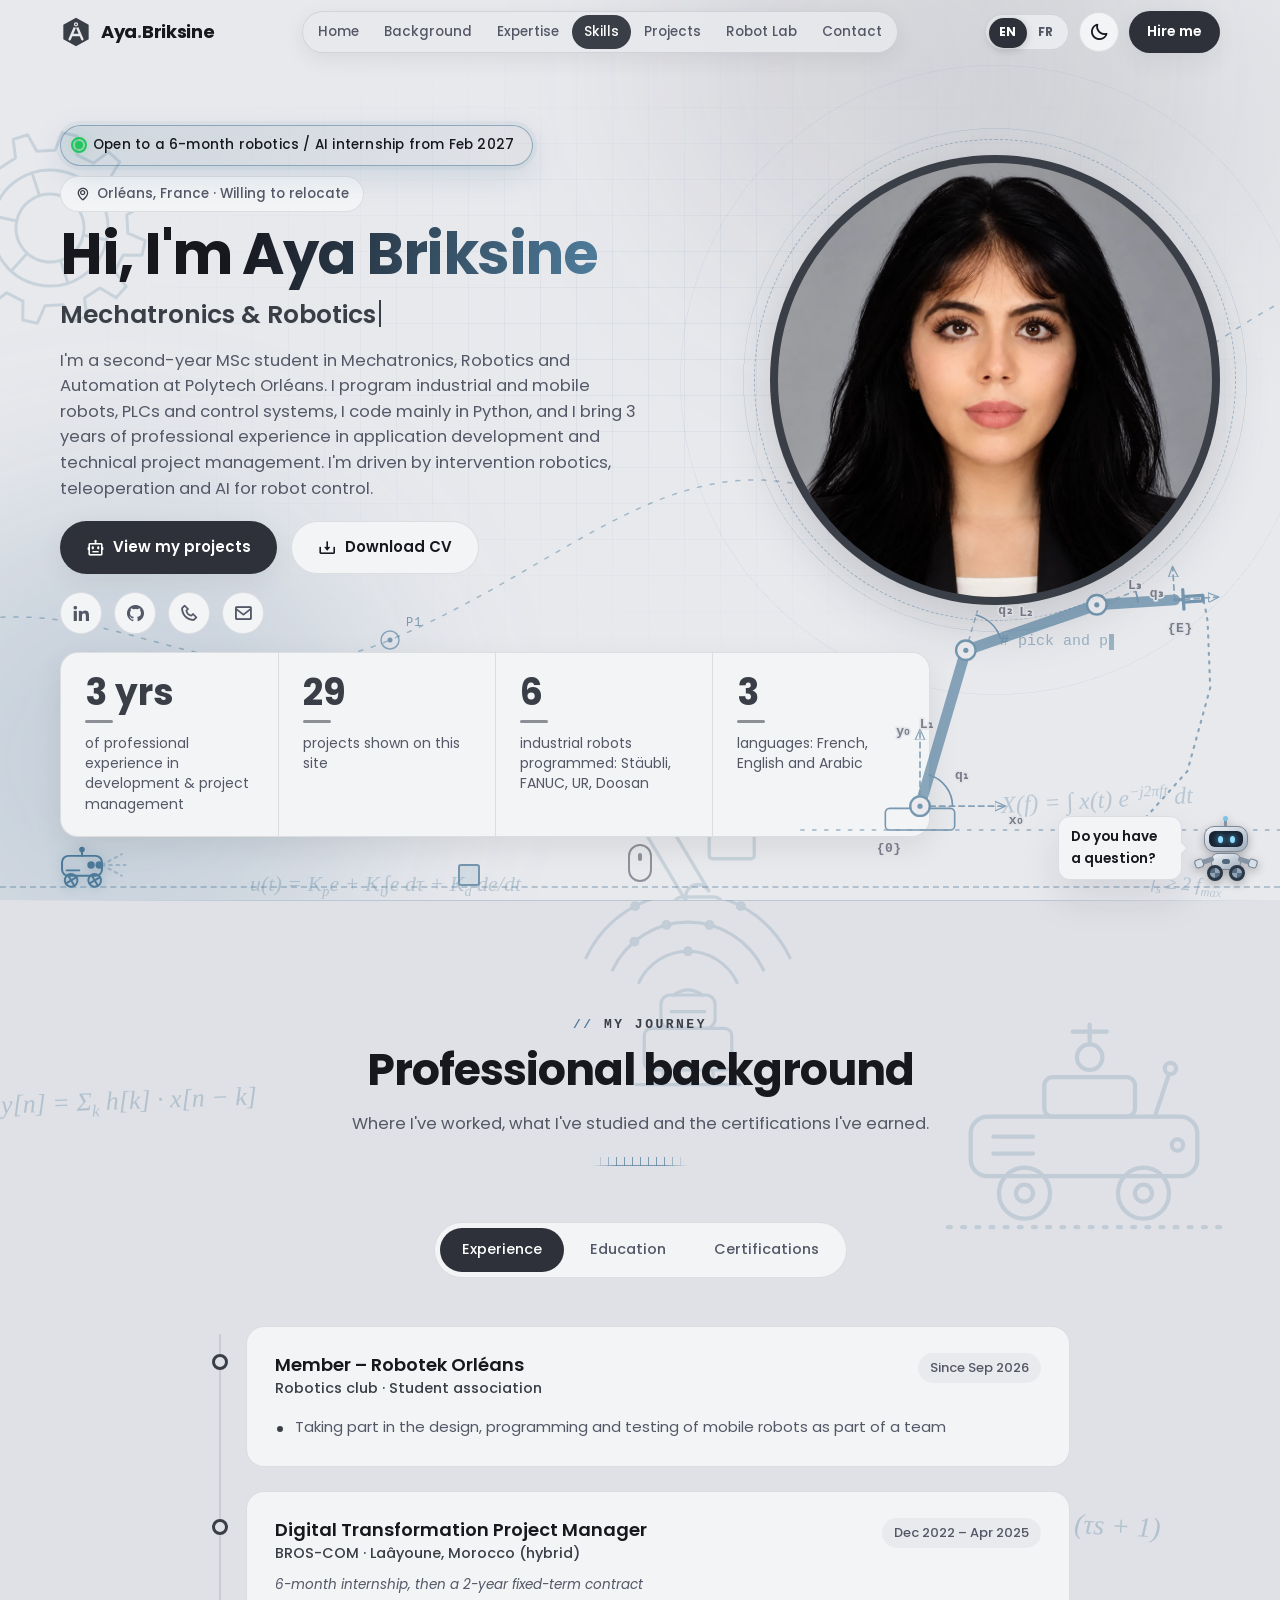
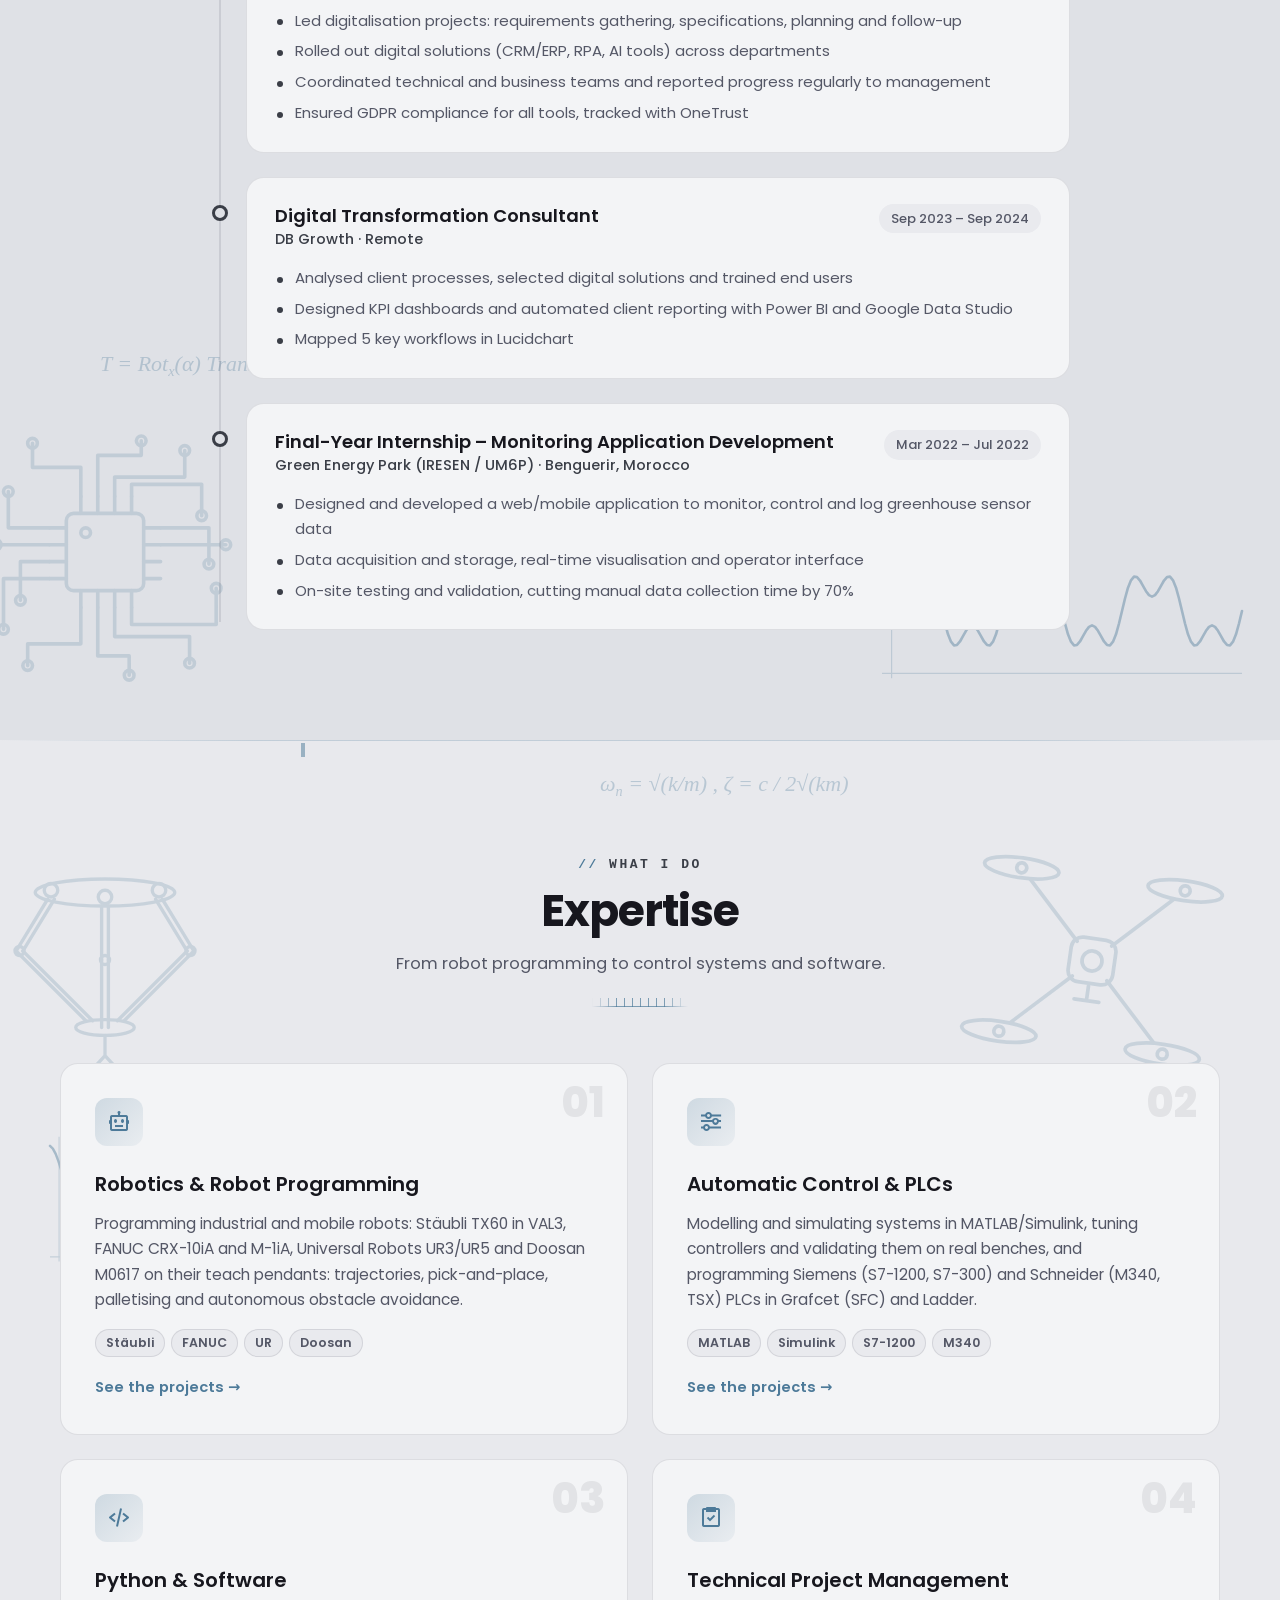
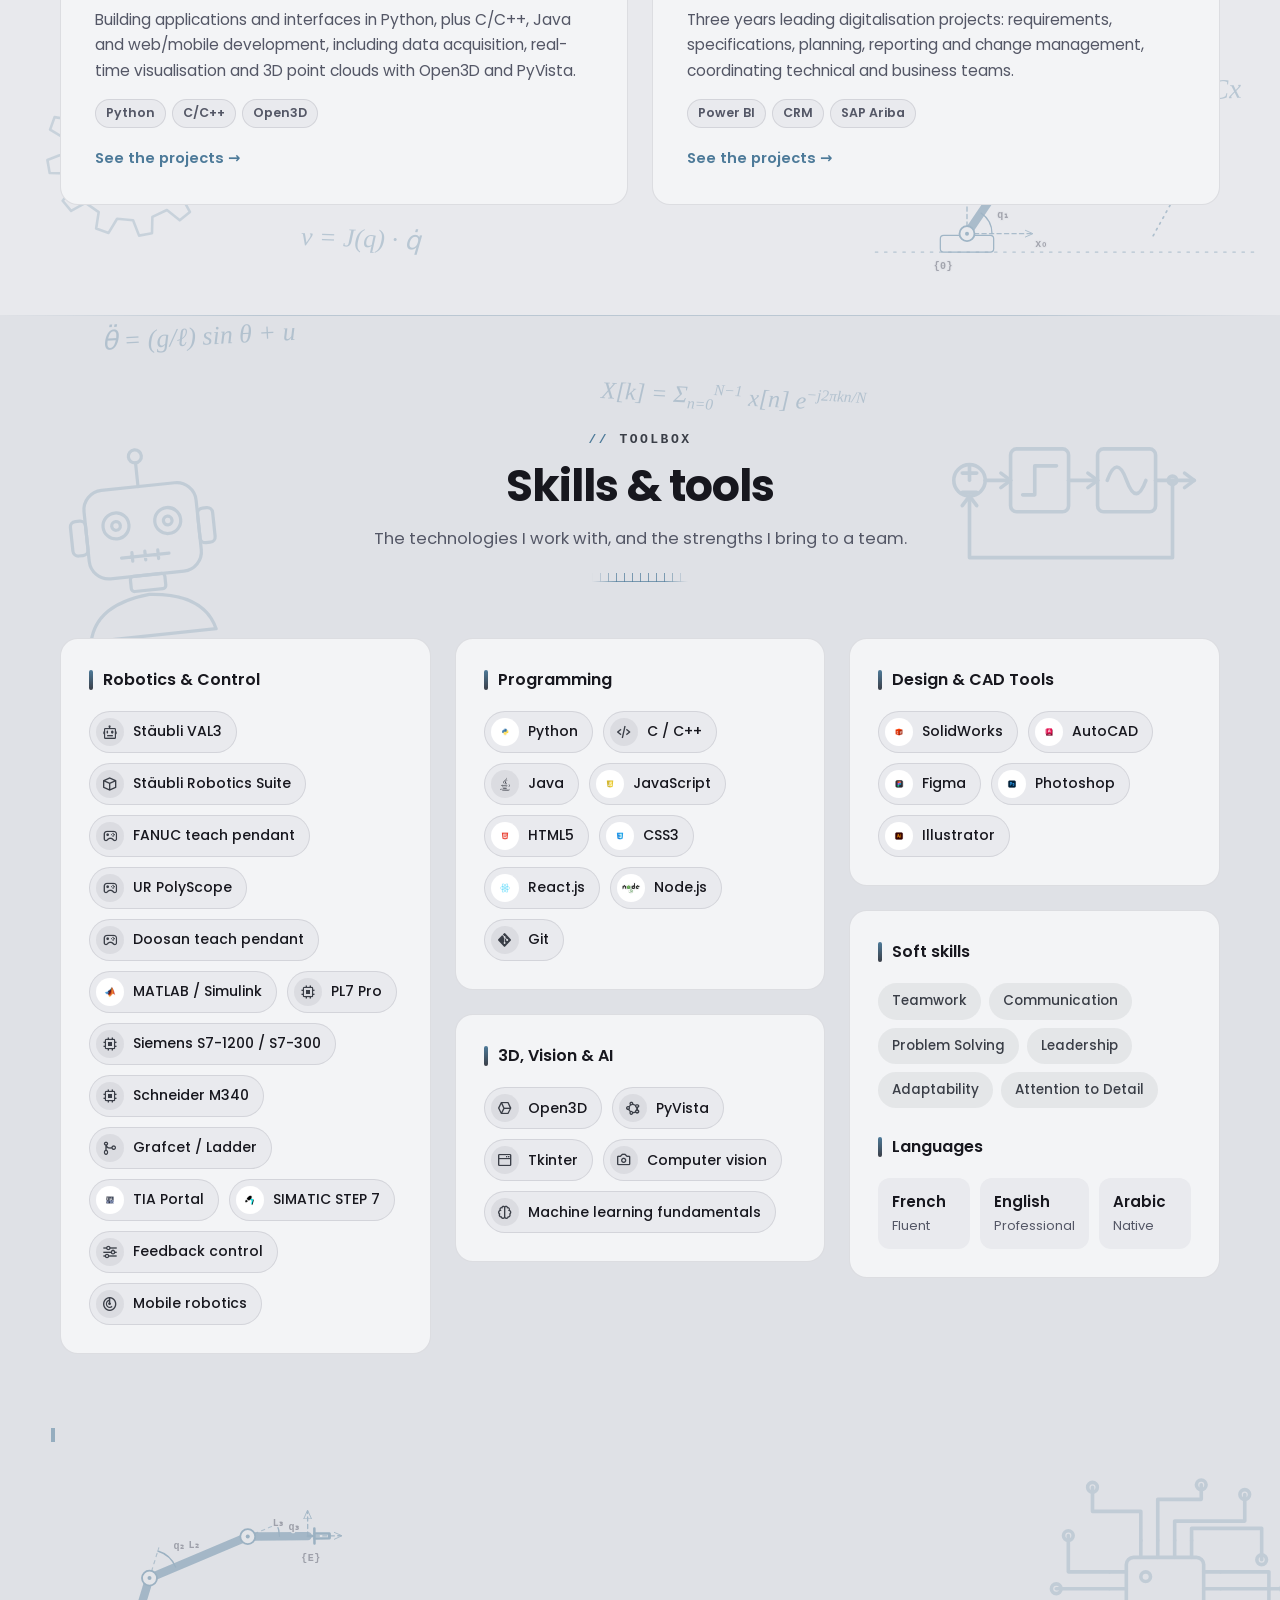
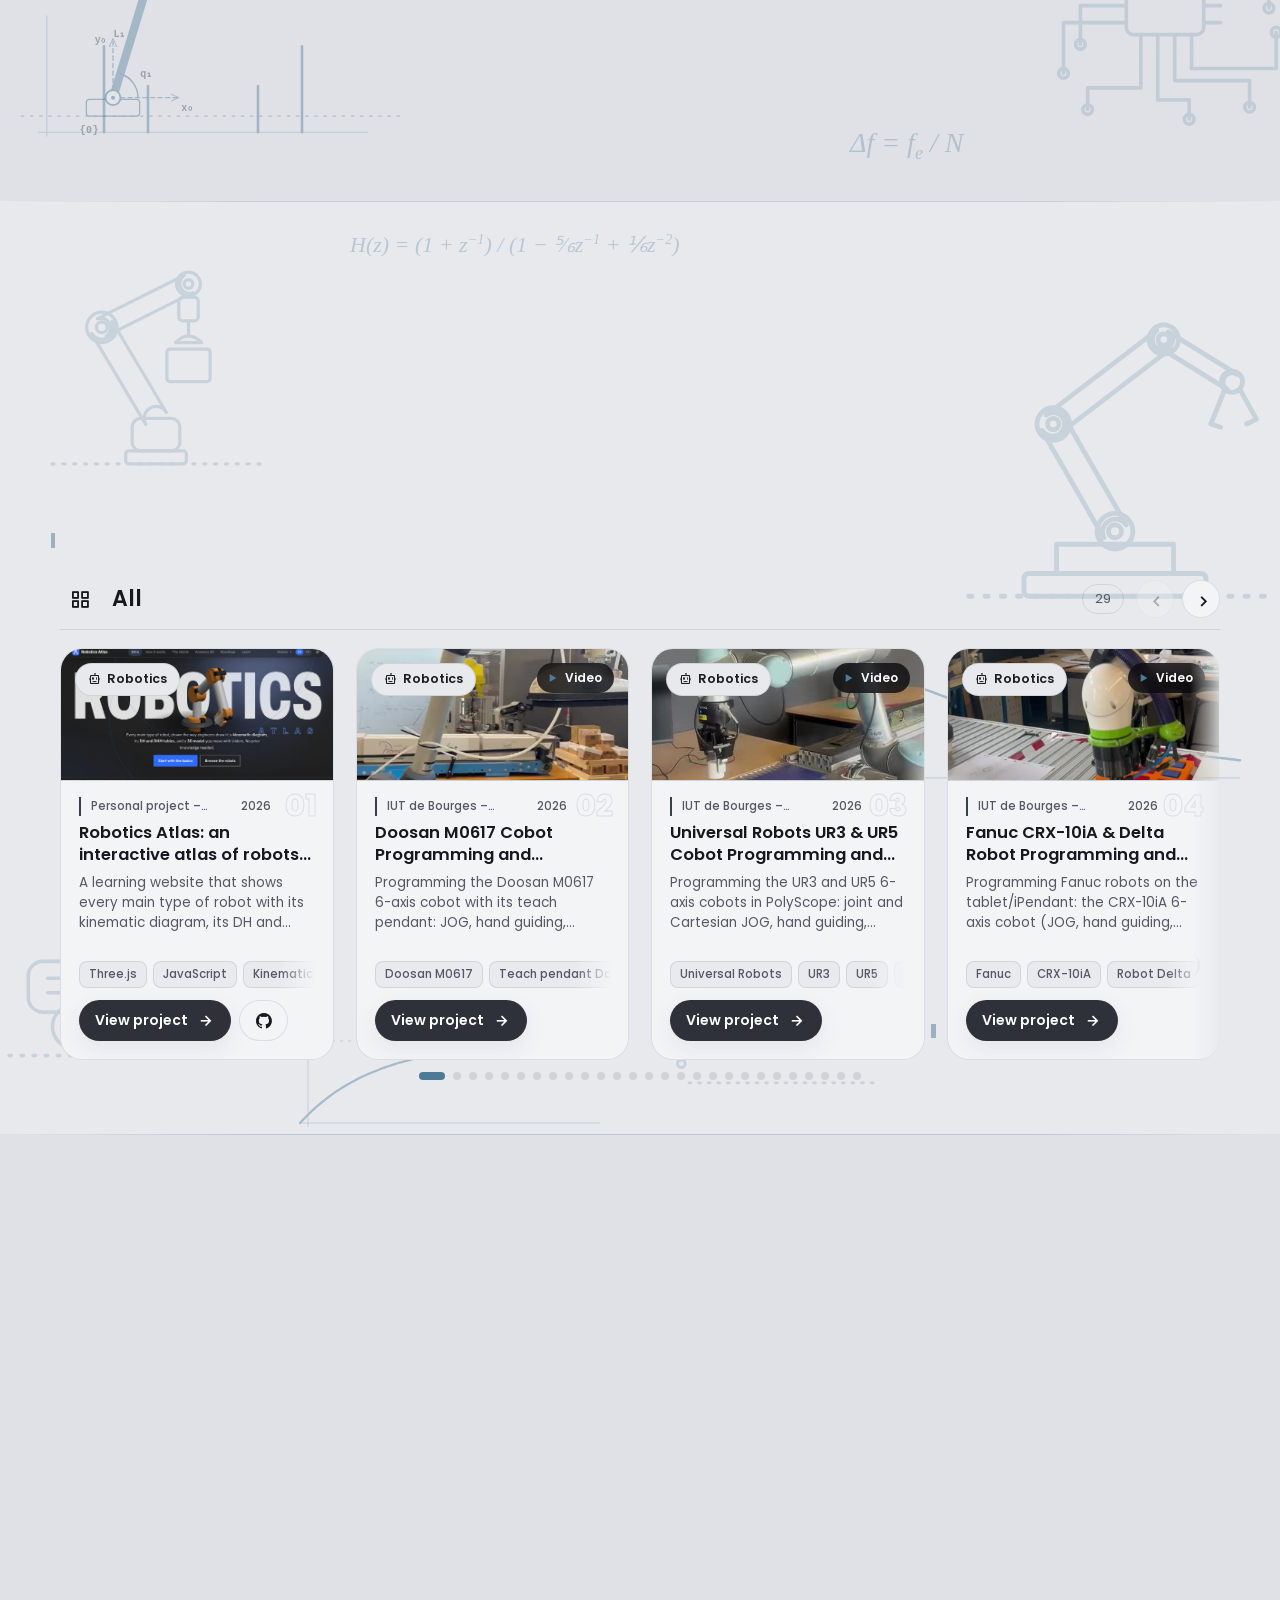
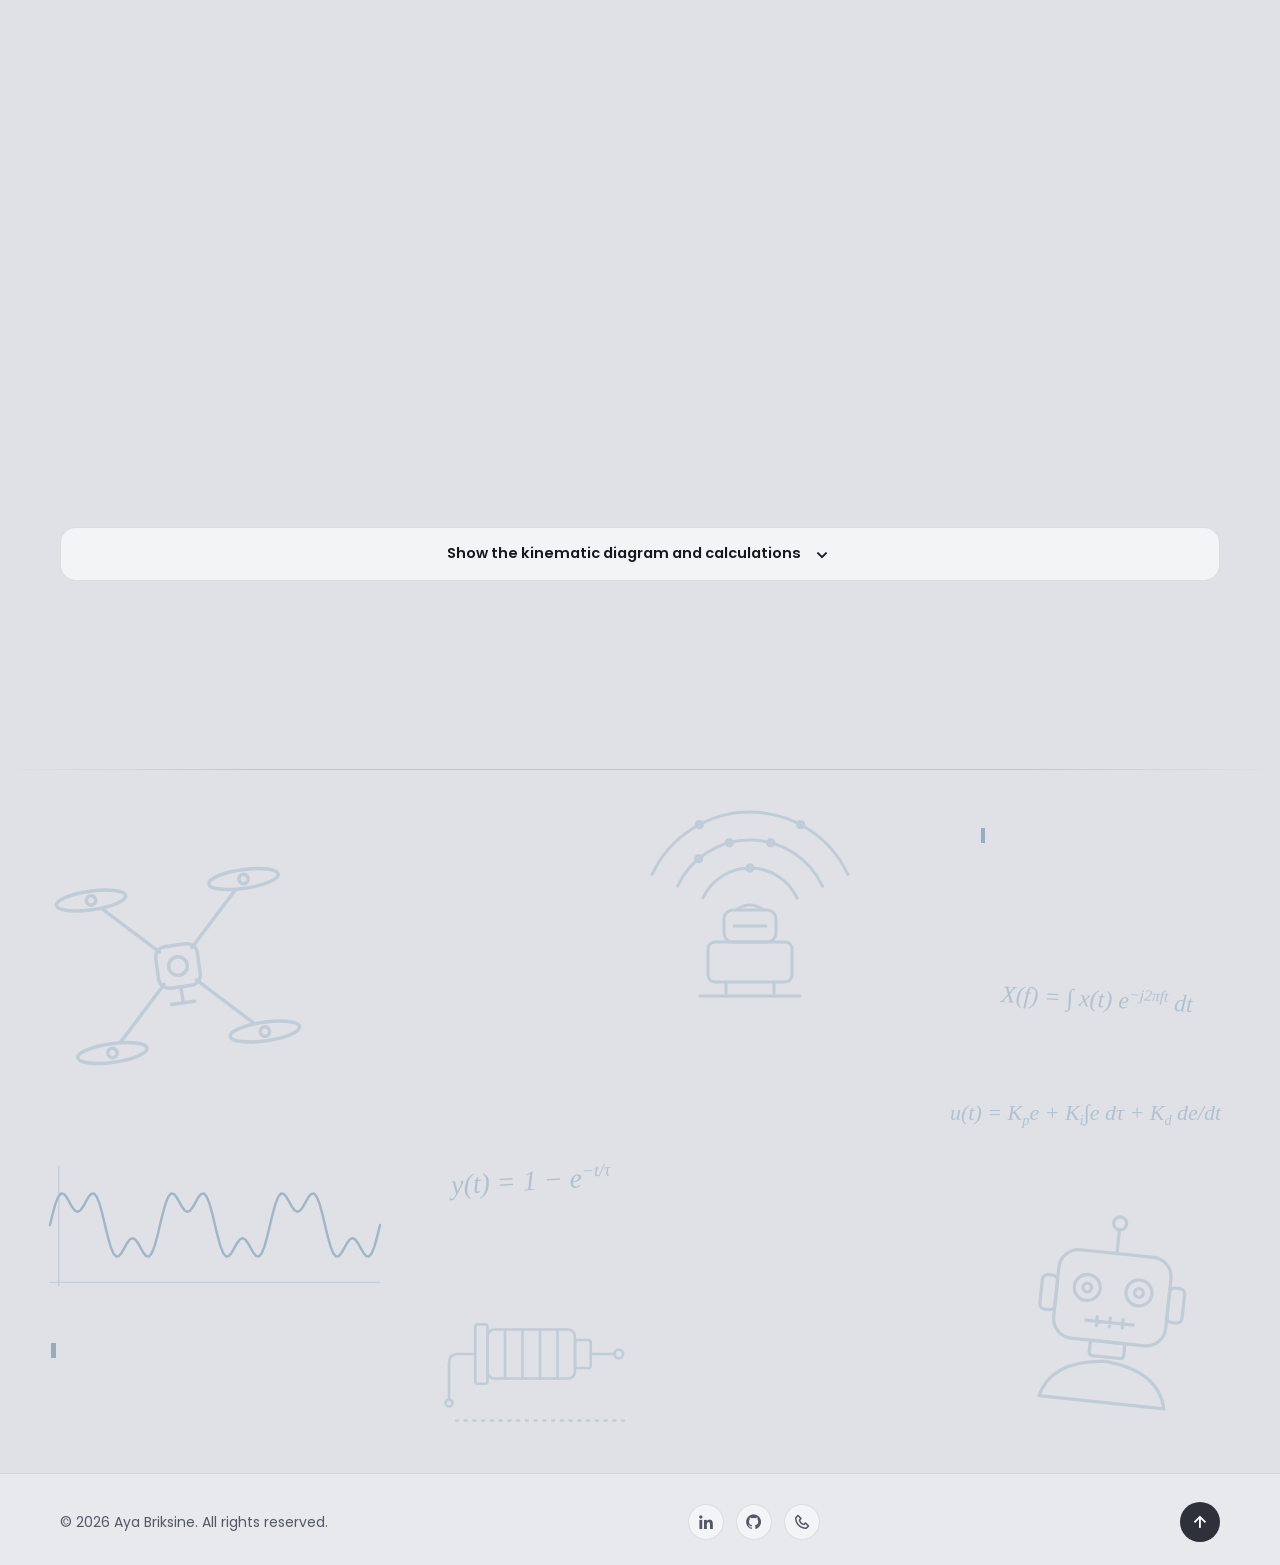
==== commit 947c4409: "Sections polish: timeline that fills while scrolling, numbered expertise cards with tools and a link" ====
--- a/index.html
+++ b/index.html
@@ -20,7 +20,7 @@
     <link href="https://fonts.googleapis.com/css2?family=Poppins:wght@400;500;600;700;800&display=swap" rel="stylesheet">
     <link href="https://unpkg.com/boxicons@2.1.4/css/boxicons.min.css" rel="stylesheet">
     <link rel="icon" type="image/svg+xml" href="logo.svg">
-    <link rel="stylesheet" href="style.css?v=85">
+    <link rel="stylesheet" href="style.css?v=87">
     <link rel="stylesheet" href="portfolio-chat.css?v=4">
     <script type="importmap">{"imports":{"three":"./vendor/three.module.min.js","three/addons/":"./vendor/"}}</script>
     <script>
@@ -320,22 +320,30 @@
                 <article class="card service-card reveal">
                     <div class="icon-box"><i class='bx bx-bot'></i></div>
                     <h3>Robotics &amp; Robot Programming</h3>
-                    <p>Programming industrial and mobile robots: the Stäubli TX60 in VAL3 with the teach pendant and Stäubli Robotics Suite, trajectories, pick-and-place and autonomous obstacle avoidance.</p>
+                    <p>Programming industrial and mobile robots: Stäubli TX60 in VAL3, FANUC CRX-10iA and M-1iA, Universal Robots UR3/UR5 and Doosan M0617 on their teach pendants: trajectories, pick-and-place, palletising and autonomous obstacle avoidance.</p>
+                    <ul class="service-tags"><li>Stäubli</li><li>FANUC</li><li>UR</li><li>Doosan</li></ul>
+                    <a href="#projects" class="service-link" data-go-filter="robotics">See the projects <span aria-hidden="true">→</span></a>
                 </article>
                 <article class="card service-card reveal">
                     <div class="icon-box"><i class='bx bx-slider-alt'></i></div>
                     <h3>Automatic Control &amp; PLCs</h3>
-                    <p>Modelling and simulating systems in MATLAB/Simulink, tuning controllers and validating them experimentally, and programming PLCs with PL7 Pro in Grafcet (SFC) and Ladder.</p>
+                    <p>Modelling and simulating systems in MATLAB/Simulink, tuning controllers and validating them on real benches, and programming Siemens (S7-1200, S7-300) and Schneider (M340, TSX) PLCs in Grafcet (SFC) and Ladder.</p>
+                    <ul class="service-tags"><li>MATLAB</li><li>Simulink</li><li>S7-1200</li><li>M340</li></ul>
+                    <a href="#projects" class="service-link" data-go-filter="automation">See the projects <span aria-hidden="true">→</span></a>
                 </article>
                 <article class="card service-card reveal">
                     <div class="icon-box"><i class='bx bx-code-alt'></i></div>
                     <h3>Python &amp; Software</h3>
                     <p>Building applications and interfaces in Python, plus C/C++, Java and web/mobile development, including data acquisition, real-time visualisation and 3D point clouds with Open3D and PyVista.</p>
+                    <ul class="service-tags"><li>Python</li><li>C/C++</li><li>Open3D</li></ul>
+                    <a href="#projects" class="service-link" data-go-filter="programming">See the projects <span aria-hidden="true">→</span></a>
                 </article>
                 <article class="card service-card reveal">
                     <div class="icon-box"><i class='bx bx-task'></i></div>
                     <h3>Technical Project Management</h3>
                     <p>Three years leading digitalisation projects: requirements, specifications, planning, reporting and change management, coordinating technical and business teams.</p>
+                    <ul class="service-tags"><li>Power BI</li><li>CRM</li><li>SAP Ariba</li></ul>
+                    <a href="#projects" class="service-link" data-go-filter="digital">See the projects <span aria-hidden="true">→</span></a>
                 </article>
             </div>
         </div>
@@ -356,8 +364,13 @@
                     <ul class="tool-list">
                         <li><i class='bx bx-bot'></i>Stäubli VAL3</li>
                         <li><i class='bx bx-cube'></i>Stäubli Robotics Suite</li>
+                        <li><i class='bx bx-joystick'></i>FANUC teach pendant</li>
+                        <li><i class='bx bx-joystick'></i>UR PolyScope</li>
+                        <li><i class='bx bx-joystick'></i>Doosan teach pendant</li>
                         <li><img src="Matlab.png" alt="" loading="lazy">MATLAB / Simulink</li>
                         <li><i class='bx bx-chip'></i>PL7 Pro</li>
+                        <li><i class='bx bx-chip'></i>Siemens S7-1200 / S7-300</li>
+                        <li><i class='bx bx-chip'></i>Schneider M340</li>
                         <li><i class='bx bx-git-merge'></i>Grafcet / Ladder</li>
                         <li><img src="TIA-PORTAL.png" alt="" loading="lazy">TIA Portal</li>
                         <li><img src="SIMATIC%20STEP7.png" alt="" loading="lazy">SIMATIC STEP 7</li>
@@ -537,8 +550,8 @@
     <div class="scroll-rail" aria-hidden="true"><span class="scroll-fill"></span></div>
     <button class="scroll-bot" id="scroll-bot" type="button" aria-label="Back to top" title="Back to top"><svg viewBox="0 0 48 60" fill="none" stroke="currentColor" stroke-width="2.4" stroke-linecap="round" stroke-linejoin="round"><path d="M24 4 V11"/><circle cx="24" cy="3.5" r="2.2" class="bot-led"/><rect x="9" y="11" width="30" height="20" rx="7"/><circle cx="18" cy="21" r="3.2" class="bot-eye"/><circle cx="30" cy="21" r="3.2" class="bot-eye"/><rect x="13" y="33" width="22" height="13" rx="4"/><path d="M13 38 H7 M35 38 H41"/><g class="bot-wheel"><circle cx="24" cy="51" r="7.5"/><path d="M24 45 V57 M18 51 H30"/></g></svg></button>
     <script src="projects.js?v=68"></script>
-    <script src="script.js?v=67"></script>
-    <script src="translations.js?v=66"></script>
+    <script src="script.js?v=69"></script>
+    <script src="translations.js?v=67"></script>
     <script type="module" src="lab3d.js?v=65"></script>
     <script src="portfolio-chat.js?v=4" defer></script>
 </body>
--- a/style.css
+++ b/style.css
@@ -5154,3 +5154,45 @@
 /* numbers above their text, and the card stops before the robot arm drawn at the bottom right */
 .stats li { flex-direction: column; align-items: flex-start; gap: 10px; }
 @media (min-width: 1101px) { .hero .stats { width: calc(100% - 290px); } }
+
+/* =========================================================
+   Sections polish: timeline, expertise, skills, contact
+   ========================================================= */
+/* timeline: grey track + a blue line that fills while scrolling; the first dot pulses (current role) */
+.timeline::before { background: var(--border); }
+.timeline::after { content: ""; position: absolute; left: 9px; top: 8px; width: 2px; height: calc((100% - 16px) * var(--fill, 0)); background: linear-gradient(var(--signal), var(--accent)); border-radius: 2px; box-shadow: 0 0 10px rgba(var(--signal-rgb), 0.5); }
+.timeline-item::before { z-index: 1; transition: background 0.3s, transform 0.3s; }
+.timeline-item:hover::before { background: var(--signal); transform: scale(1.15); }
+#experience .timeline-item:first-child::before { animation: dotPulse 2.4s ease-out infinite; }
+@keyframes dotPulse { 0% { box-shadow: 0 0 0 0 rgba(var(--signal-rgb), 0.5); } 70%, 100% { box-shadow: 0 0 0 12px rgba(var(--signal-rgb), 0); } }
+.timeline-card { transition: border-color 0.25s ease, transform 0.25s ease, box-shadow 0.25s ease; }
+.timeline-card:hover { border-color: rgba(var(--signal-rgb), 0.45); box-shadow: 0 14px 34px rgba(0, 0, 0, 0.1); }
+
+/* expertise cards: numbered, accent bar on hover, tools and a link to the matching projects */
+.services-grid { counter-reset: svc; }
+.service-card { position: relative; display: flex; flex-direction: column; overflow: hidden; counter-increment: svc; transition: transform 0.3s ease, box-shadow 0.3s ease, border-color 0.3s ease; }
+.service-card::after { content: "0" counter(svc); position: absolute; top: 18px; right: 22px; font-size: 2.6rem; font-weight: 800; line-height: 1; color: var(--heading); opacity: 0.07; transition: opacity 0.3s; }
+.service-card::before { content: ""; position: absolute; inset: 0 0 auto 0; height: 3px; background: linear-gradient(90deg, var(--signal), var(--accent)); transform: scaleX(0); transform-origin: left; transition: transform 0.45s ease; }
+.service-card:hover { transform: translateY(-6px); box-shadow: 0 22px 44px rgba(0, 0, 0, 0.12); border-color: rgba(var(--signal-rgb), 0.4); }
+.service-card:hover::before { transform: scaleX(1); }
+.service-card:hover::after { opacity: 0.14; }
+.service-card .icon-box { background: linear-gradient(135deg, rgba(var(--signal-rgb), 0.22), rgba(var(--signal-rgb), 0.06)); color: var(--signal); transition: transform 0.3s ease; }
+.service-card:hover .icon-box { transform: rotate(-6deg) scale(1.08); }
+.service-tags { display: flex; flex-wrap: wrap; gap: 6px; margin: 16px 0 0; padding: 0; list-style: none; }
+.service-tags li { padding: 3px 10px; border-radius: 99px; background: var(--surface-2); border: 1px solid var(--border); font-size: 0.78rem; font-weight: 600; color: var(--muted); }
+.service-link { margin-top: auto; padding-top: 18px; align-self: flex-start; font-weight: 600; font-size: 0.92rem; color: var(--signal); }
+.service-link span { display: inline-block; transition: transform 0.25s; }
+.service-link:hover span { transform: translateX(5px); }
+
+/* skills: lift the group and the chips on hover */
+.skill-group { transition: transform 0.3s ease, box-shadow 0.3s ease, border-color 0.3s ease; }
+.skill-group:hover { transform: translateY(-4px); box-shadow: 0 18px 40px rgba(0, 0, 0, 0.1); border-color: rgba(var(--signal-rgb), 0.35); }
+.skill-group h3 { position: relative; padding-left: 14px; }
+.skill-group h3::before { content: ""; position: absolute; left: 0; top: 0.2em; bottom: 0.2em; width: 4px; border-radius: 4px; background: linear-gradient(var(--signal), var(--accent)); }
+.tool-list li, .chip-list li { transition: transform 0.2s ease, border-color 0.2s ease, background 0.2s ease; }
+.tool-list li:hover, .chip-list li:hover { transform: translateY(-2px); border-color: rgba(var(--signal-rgb), 0.5); background: var(--surface); }
+
+/* contact: each line slides a little and its icon lights up */
+.contact-list a, .contact-list li > div { transition: transform 0.25s ease, border-color 0.25s ease, box-shadow 0.25s ease; }
+.contact-list a:hover { transform: translateX(6px); border-color: rgba(var(--signal-rgb), 0.5); box-shadow: 0 10px 26px rgba(0, 0, 0, 0.08); }
+@media (prefers-reduced-motion: reduce) { #experience .timeline-item:first-child::before { animation: none; } }
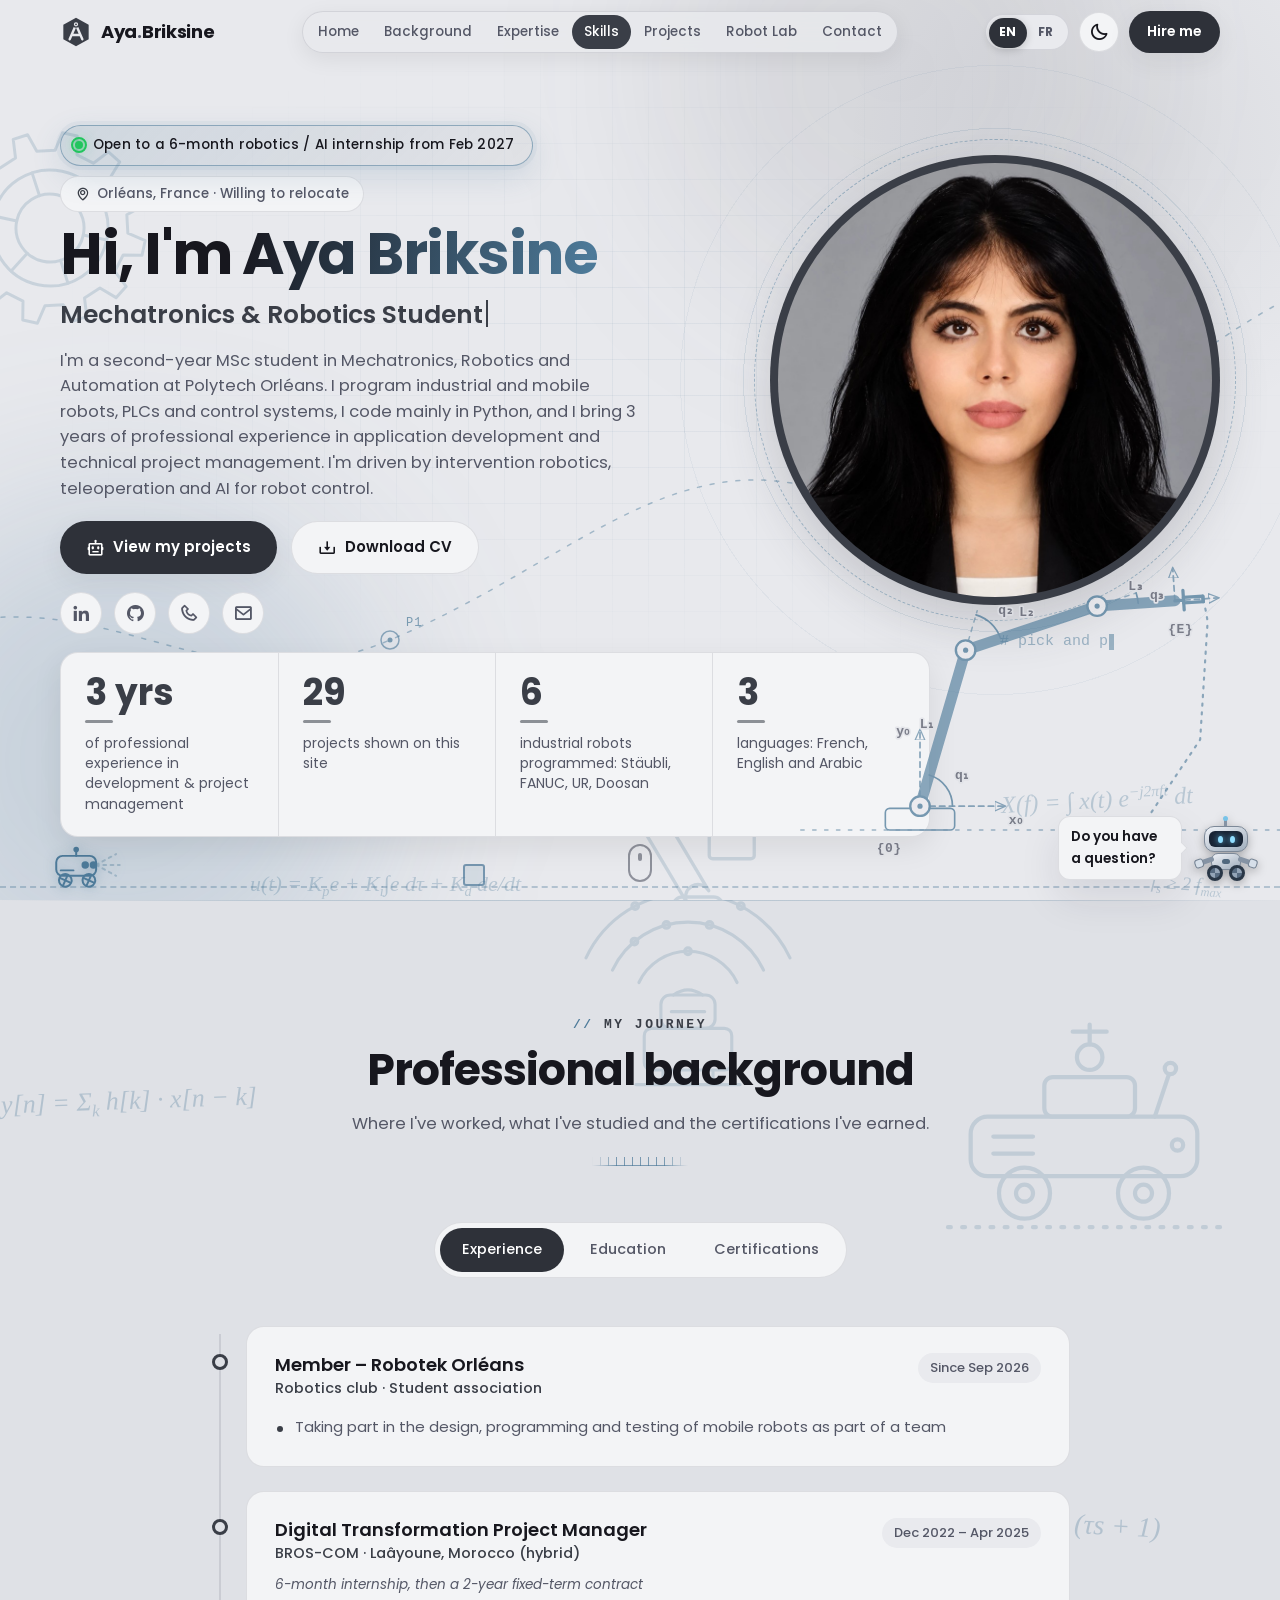
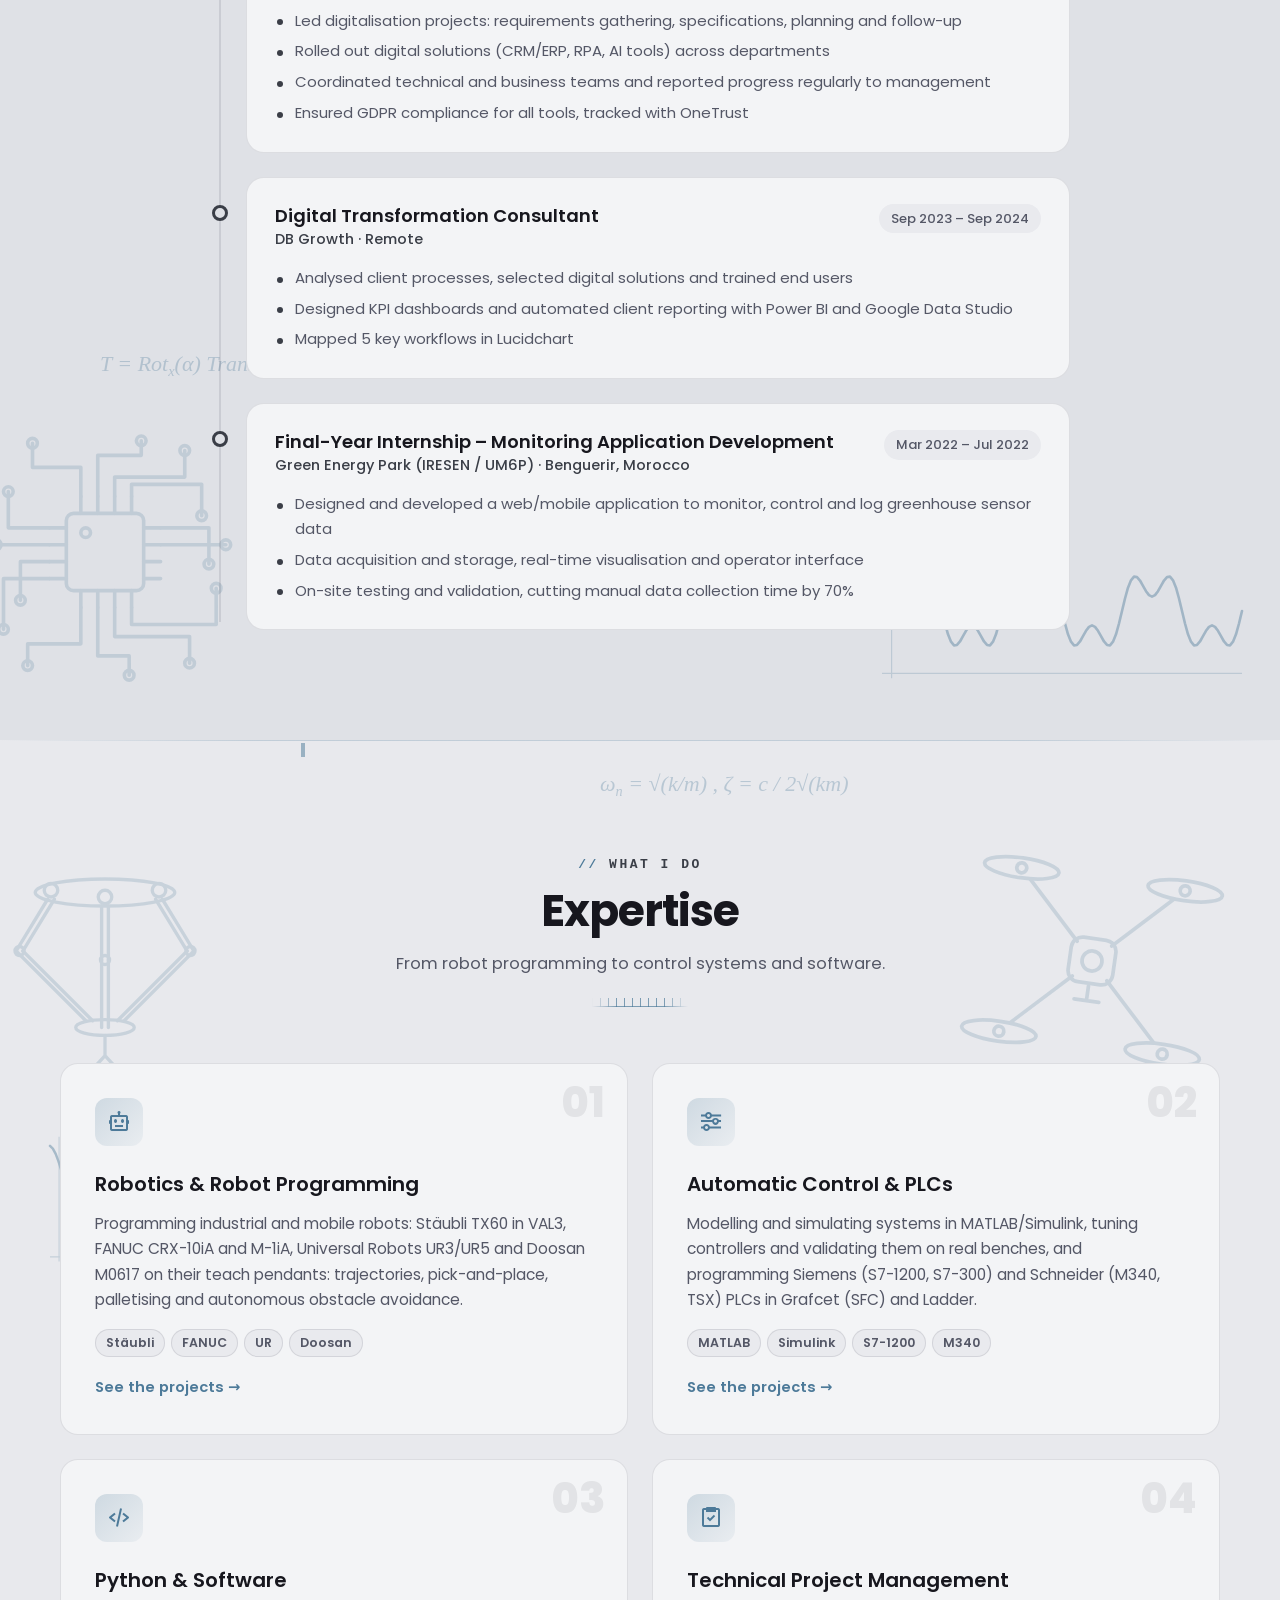
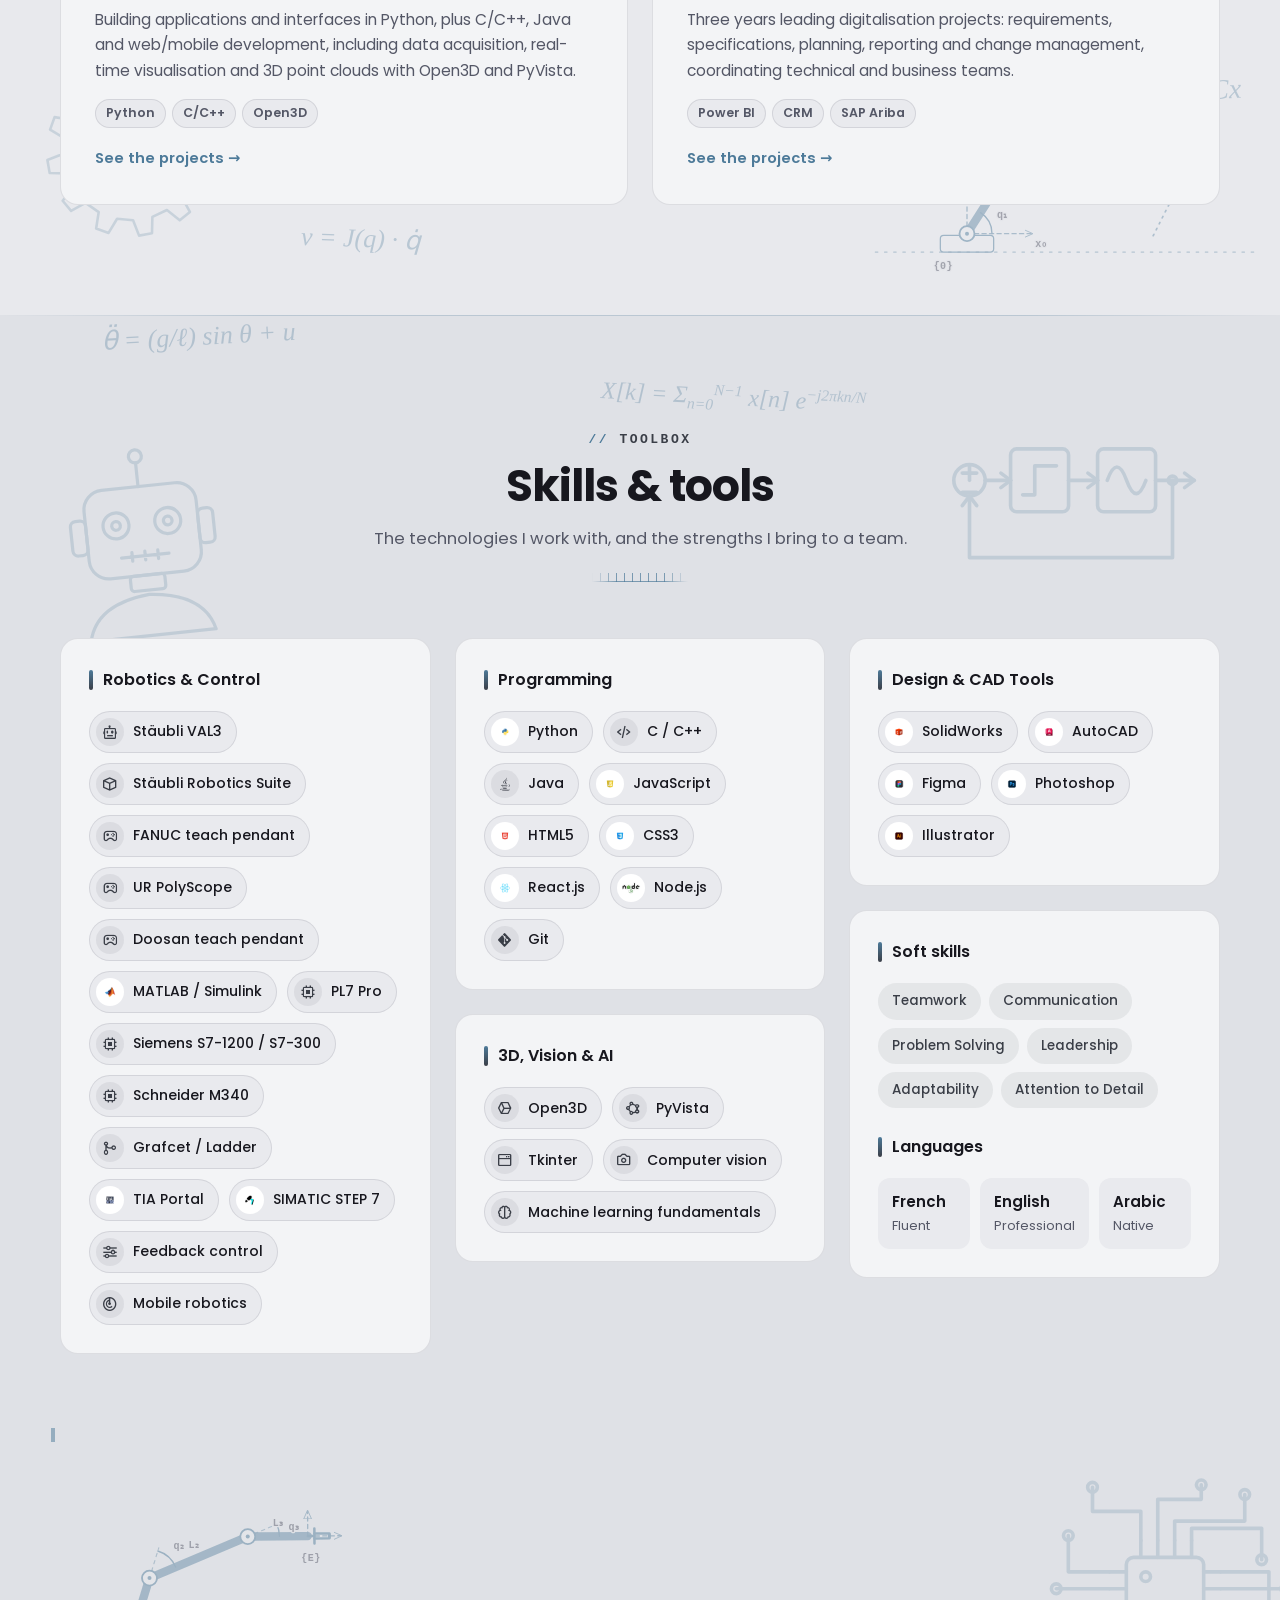
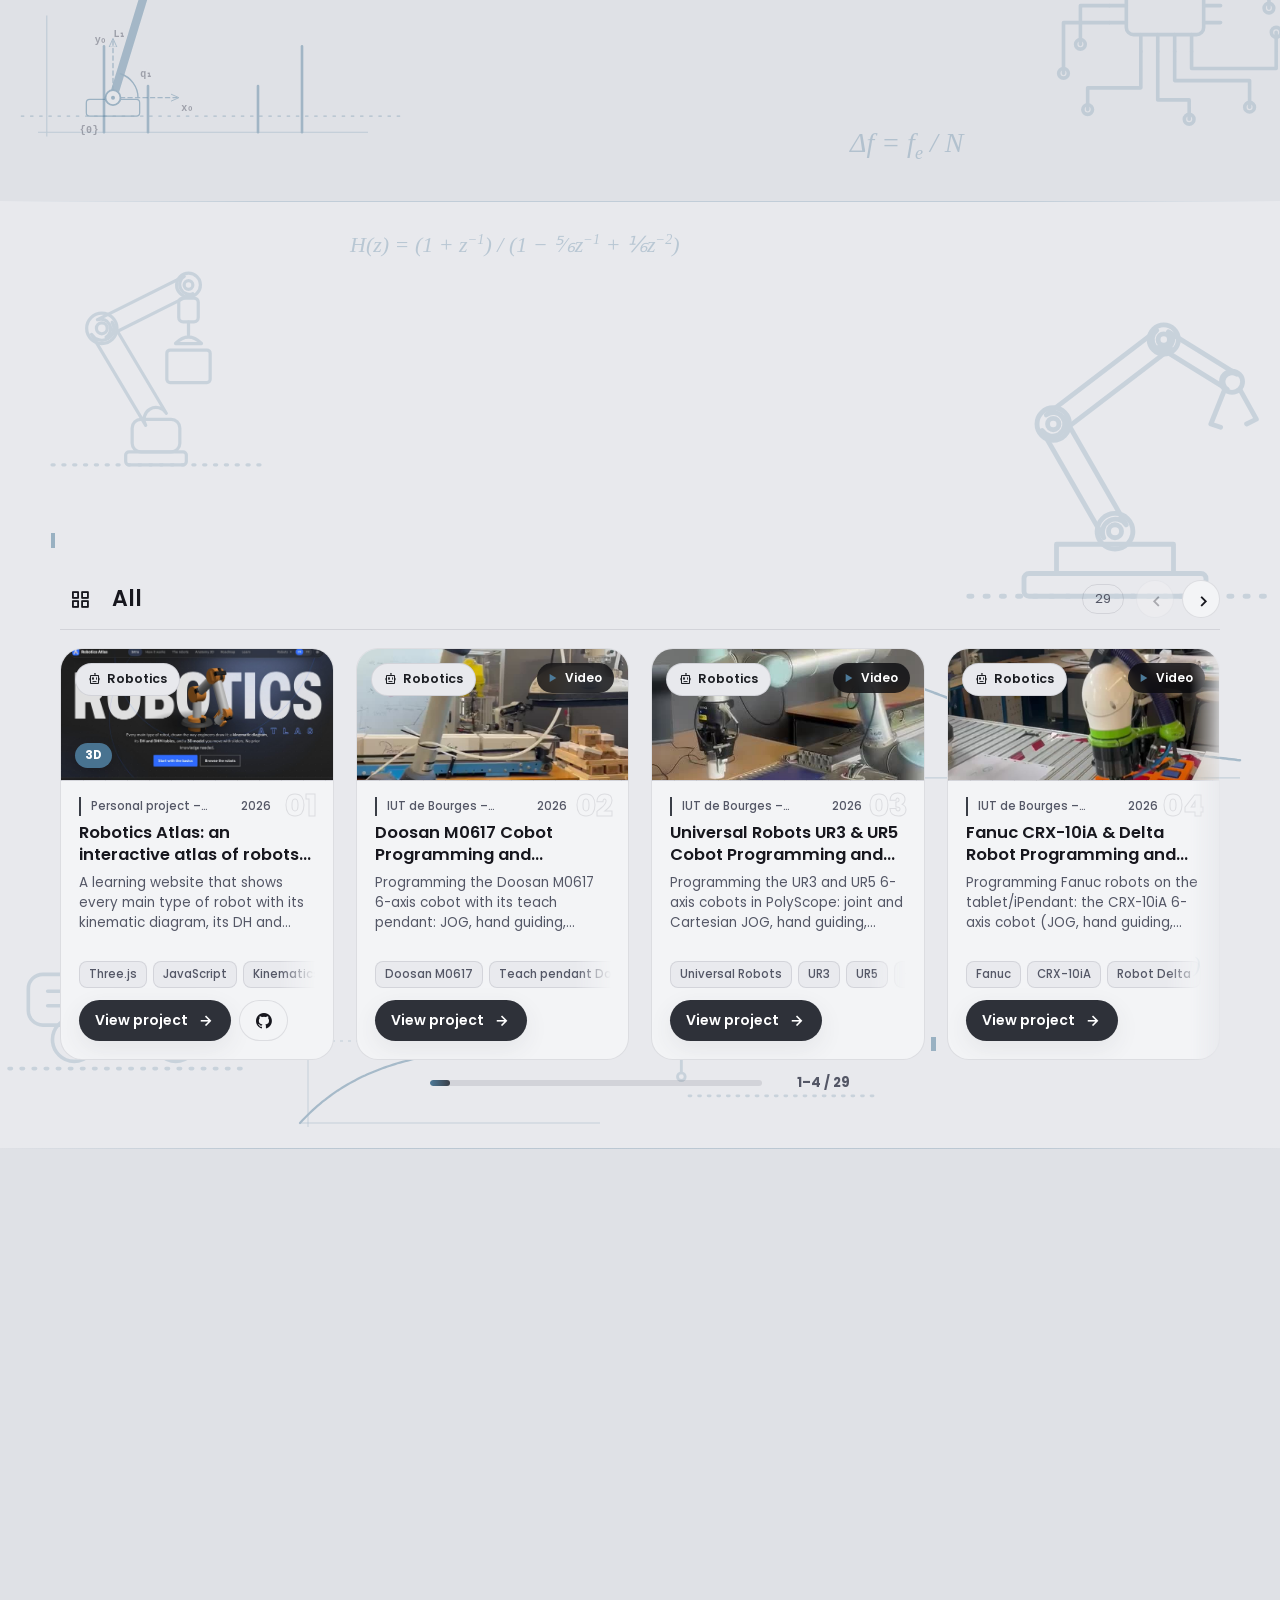
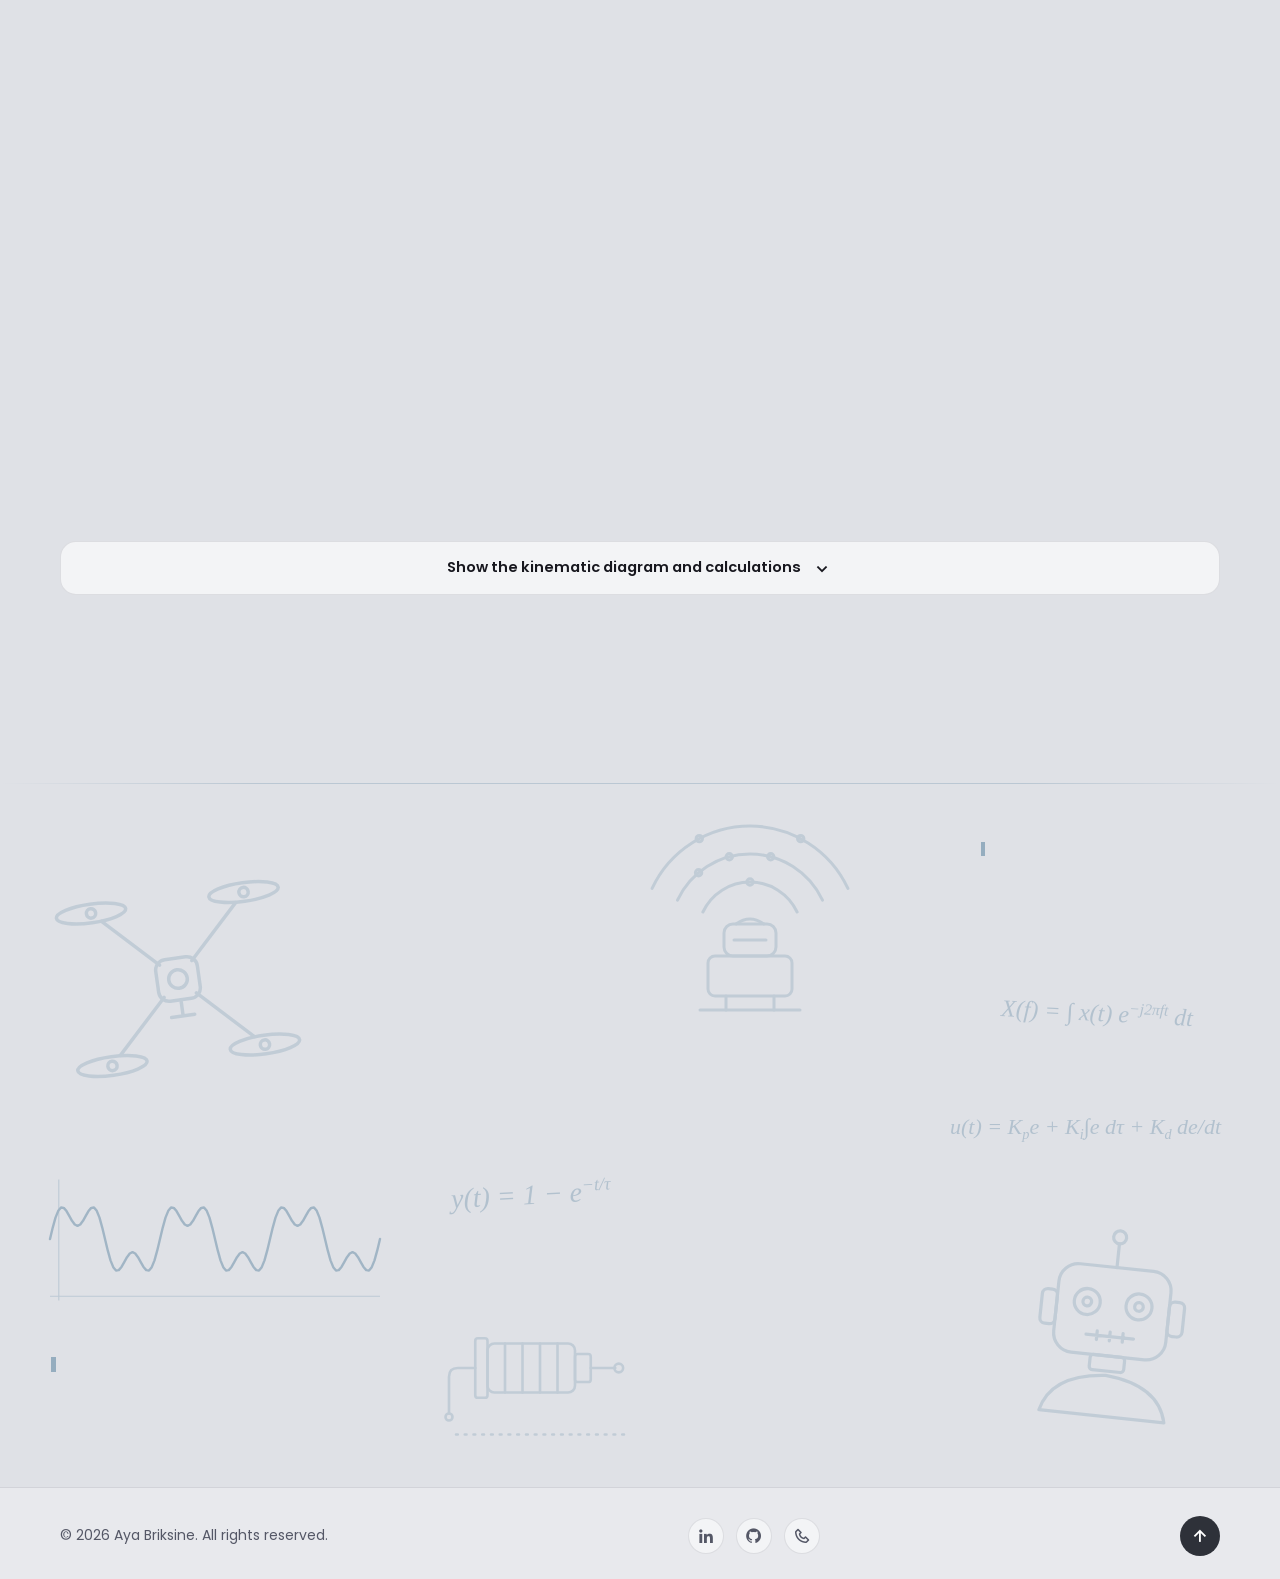
==== commit 2bf5e272: "Projects section: progress bar with the visible projects (e.g. 4–7 / 29) instead of a long row of do" ====
--- a/index.html
+++ b/index.html
@@ -20,7 +20,7 @@
     <link href="https://fonts.googleapis.com/css2?family=Poppins:wght@400;500;600;700;800&display=swap" rel="stylesheet">
     <link href="https://unpkg.com/boxicons@2.1.4/css/boxicons.min.css" rel="stylesheet">
     <link rel="icon" type="image/svg+xml" href="logo.svg">
-    <link rel="stylesheet" href="style.css?v=87">
+    <link rel="stylesheet" href="style.css?v=89">
     <link rel="stylesheet" href="portfolio-chat.css?v=4">
     <script type="importmap">{"imports":{"three":"./vendor/three.module.min.js","three/addons/":"./vendor/"}}</script>
     <script>
@@ -550,7 +550,8 @@
     <div class="scroll-rail" aria-hidden="true"><span class="scroll-fill"></span></div>
     <button class="scroll-bot" id="scroll-bot" type="button" aria-label="Back to top" title="Back to top"><svg viewBox="0 0 48 60" fill="none" stroke="currentColor" stroke-width="2.4" stroke-linecap="round" stroke-linejoin="round"><path d="M24 4 V11"/><circle cx="24" cy="3.5" r="2.2" class="bot-led"/><rect x="9" y="11" width="30" height="20" rx="7"/><circle cx="18" cy="21" r="3.2" class="bot-eye"/><circle cx="30" cy="21" r="3.2" class="bot-eye"/><rect x="13" y="33" width="22" height="13" rx="4"/><path d="M13 38 H7 M35 38 H41"/><g class="bot-wheel"><circle cx="24" cy="51" r="7.5"/><path d="M24 45 V57 M18 51 H30"/></g></svg></button>
     <script src="projects.js?v=68"></script>
-    <script src="script.js?v=69"></script>
+    <script src="system-visuals.js?v=8"></script>
+    <script src="script.js?v=71"></script>
     <script src="translations.js?v=67"></script>
     <script type="module" src="lab3d.js?v=65"></script>
     <script src="portfolio-chat.js?v=4" defer></script>
--- a/style.css
+++ b/style.css
@@ -5196,3 +5196,11 @@
 .contact-list a, .contact-list li > div { transition: transform 0.25s ease, border-color 0.25s ease, box-shadow 0.25s ease; }
 .contact-list a:hover { transform: translateX(6px); border-color: rgba(var(--signal-rgb), 0.5); box-shadow: 0 10px 26px rgba(0, 0, 0, 0.08); }
 @media (prefers-reduced-motion: reduce) { #experience .timeline-item:first-child::before { animation: none; } }
+
+/* projects carousel: progress bar when there are many pages, and badges for the extras on each card */
+.car-dots.bar { align-items: center; gap: 14px; max-width: 420px; margin: 0 auto; }
+.car-bar { position: relative; flex: 1; height: 6px; border-radius: 6px; background: var(--border); overflow: hidden; }
+.car-bar i { position: absolute; inset: 0 auto 0 0; border-radius: 6px; background: linear-gradient(90deg, var(--signal), var(--accent)); transition: width 0.25s ease; }
+.car-page { min-width: 74px; text-align: right; font-size: 0.82rem; font-weight: 700; color: var(--muted); font-variant-numeric: tabular-nums; }
+.project-extras { position: absolute; left: 14px; bottom: 12px; z-index: 2; display: flex; gap: 6px; }
+.project-extras span { padding: 3px 10px; border-radius: 99px; background: rgba(var(--signal-rgb), 0.92); color: #fff; font-size: 0.72rem; font-weight: 700; letter-spacing: 0.02em; box-shadow: 0 4px 12px rgba(0, 0, 0, 0.18); }
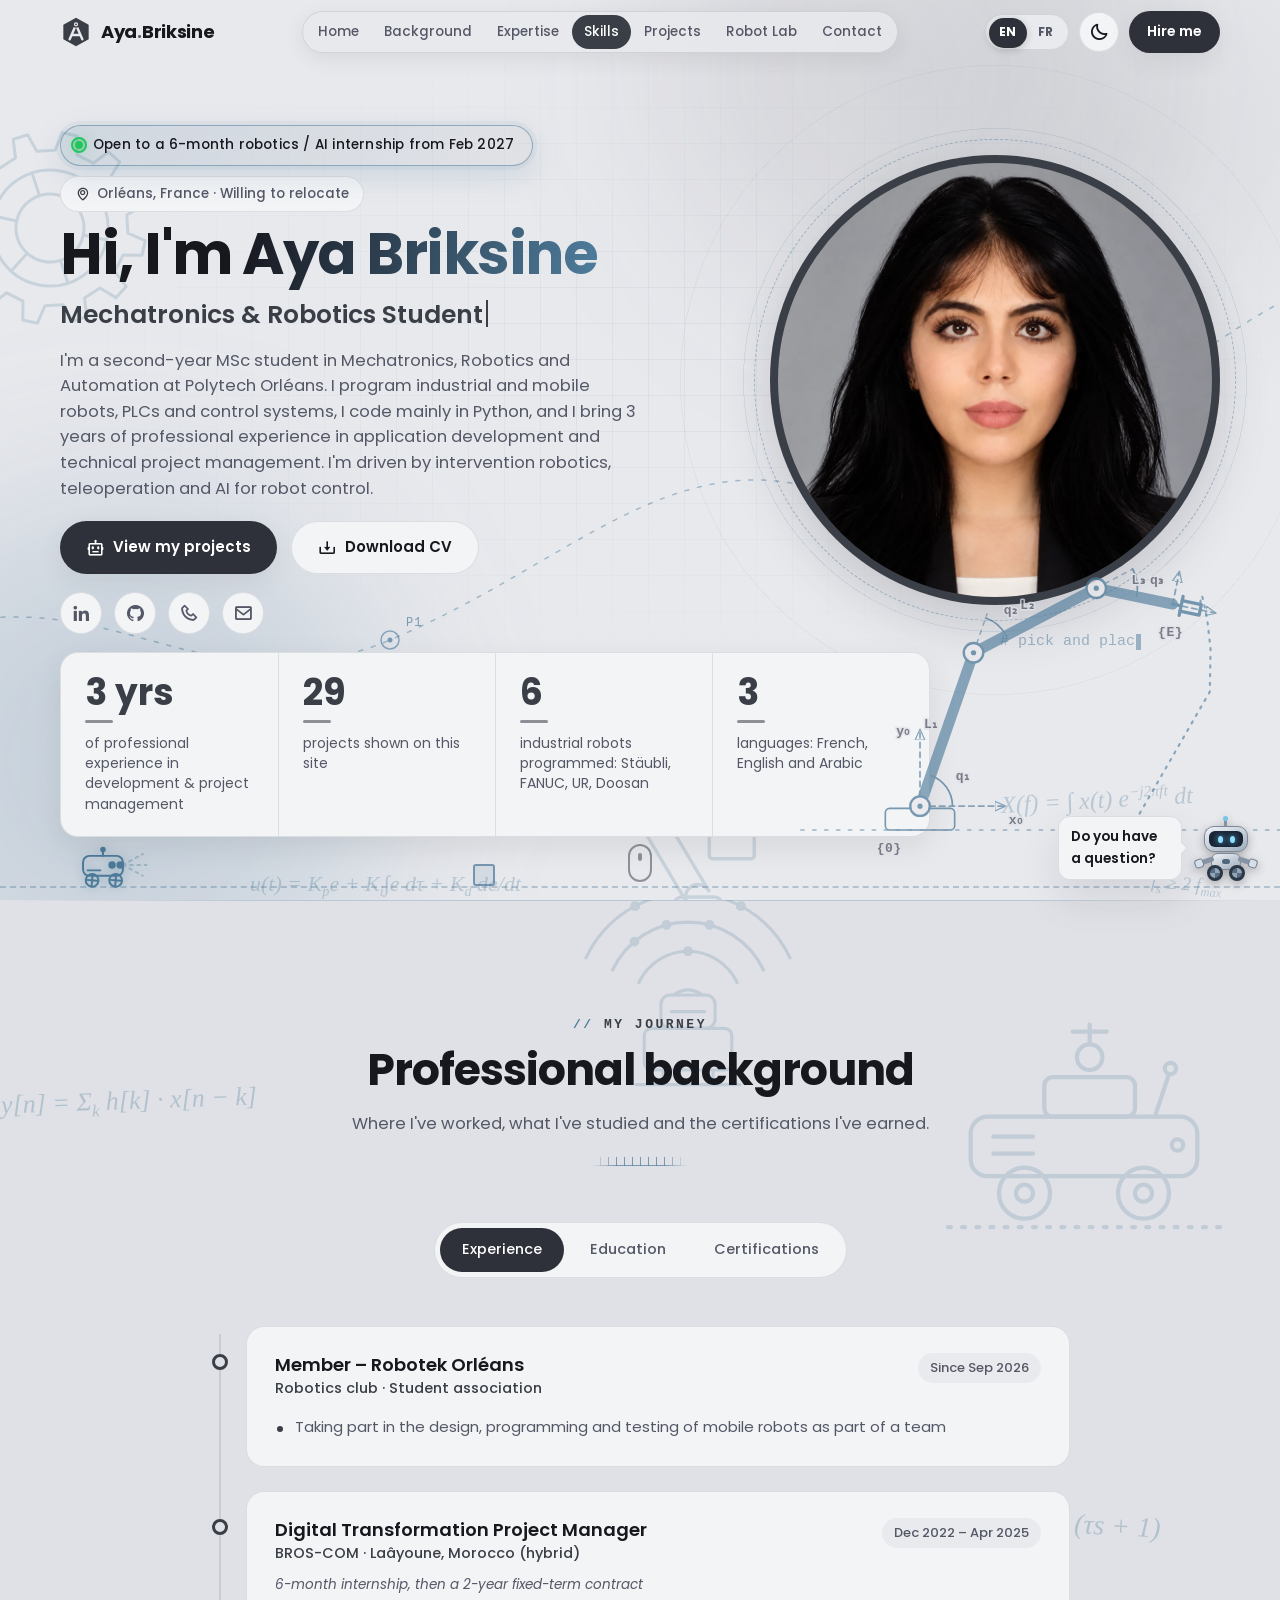
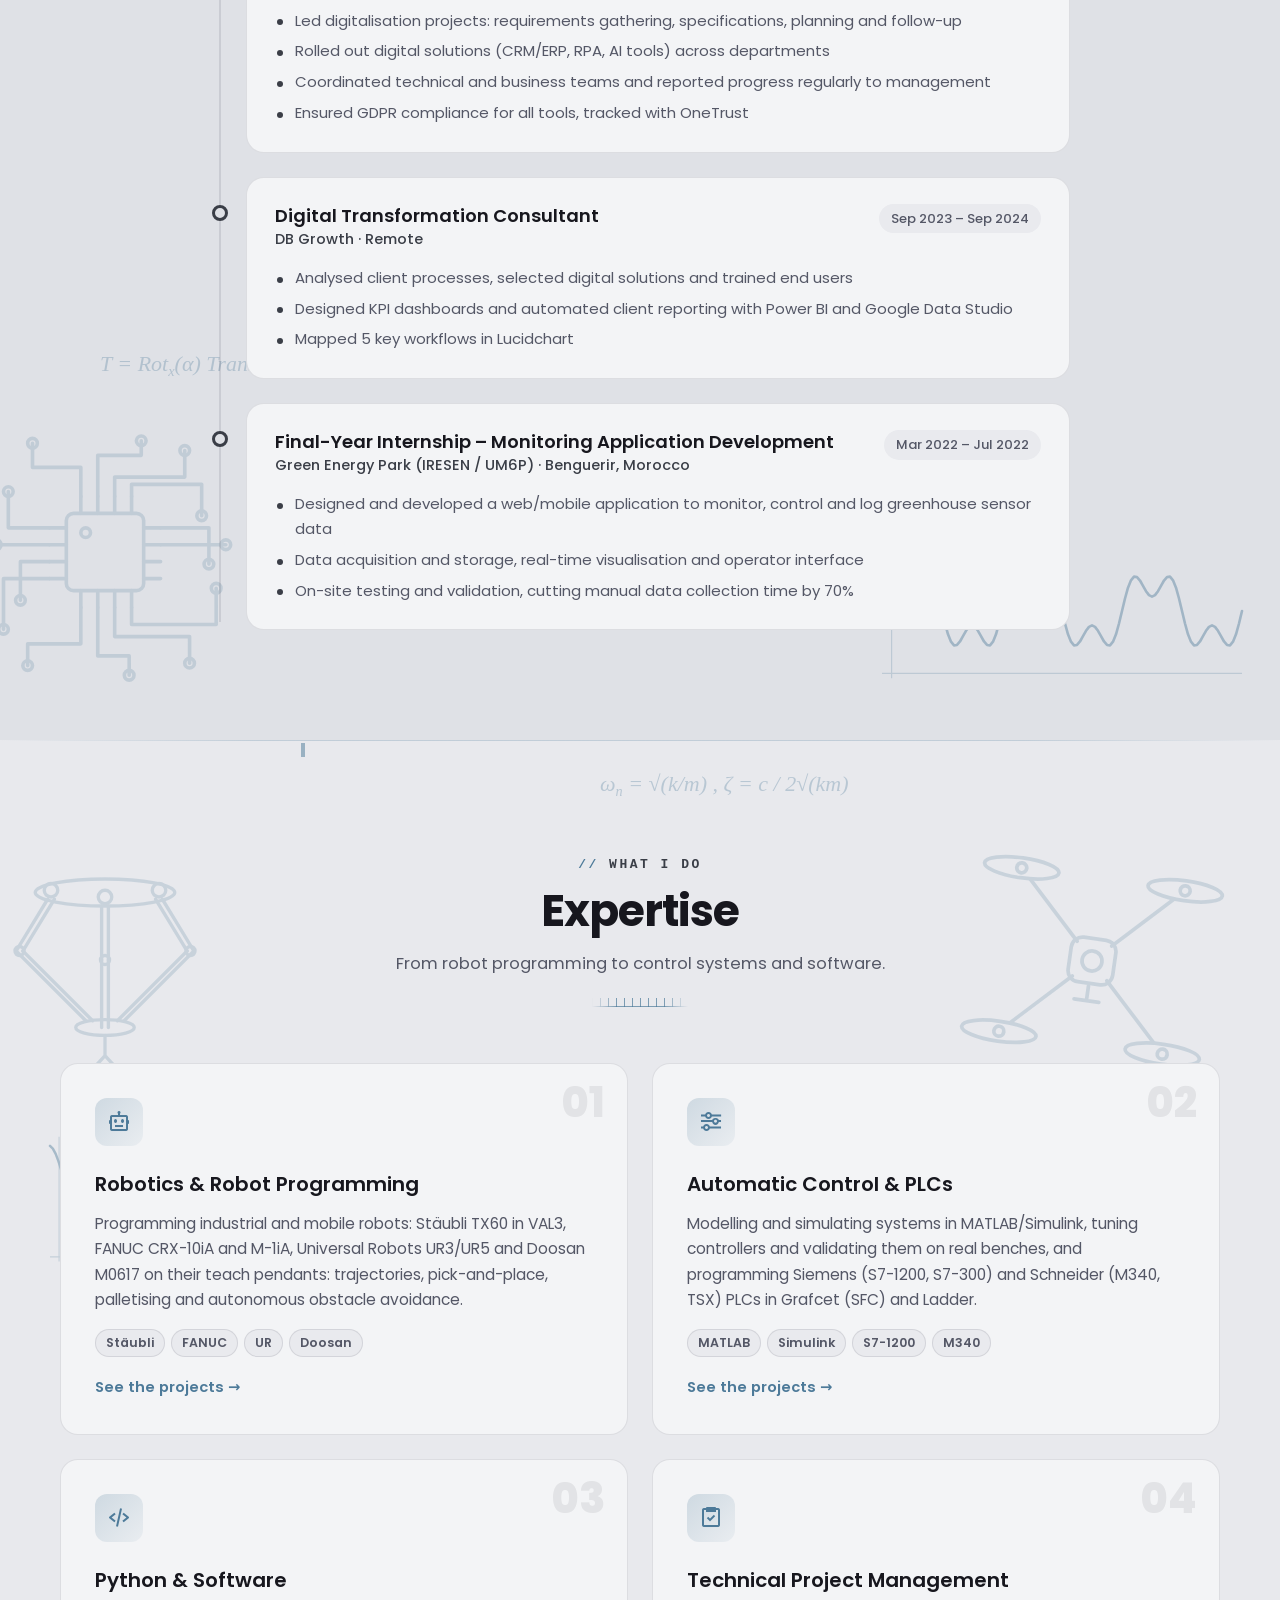
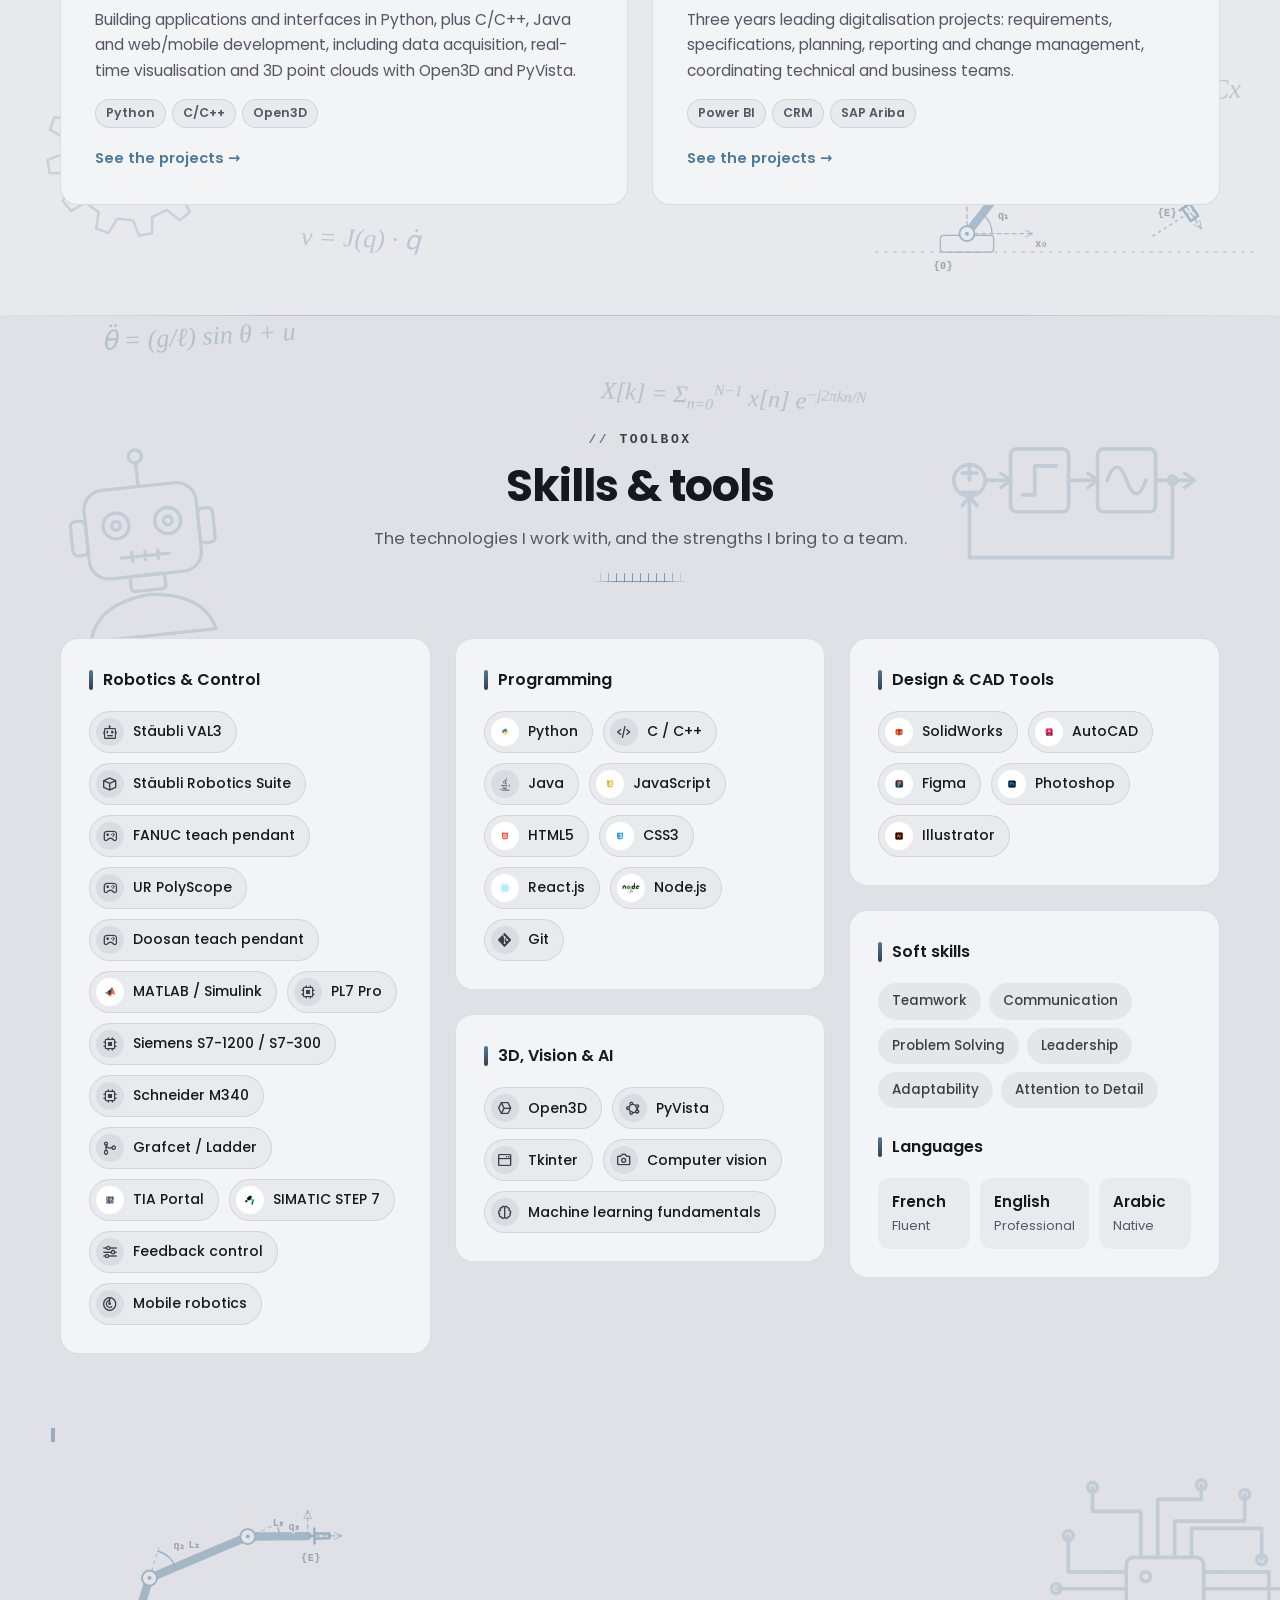
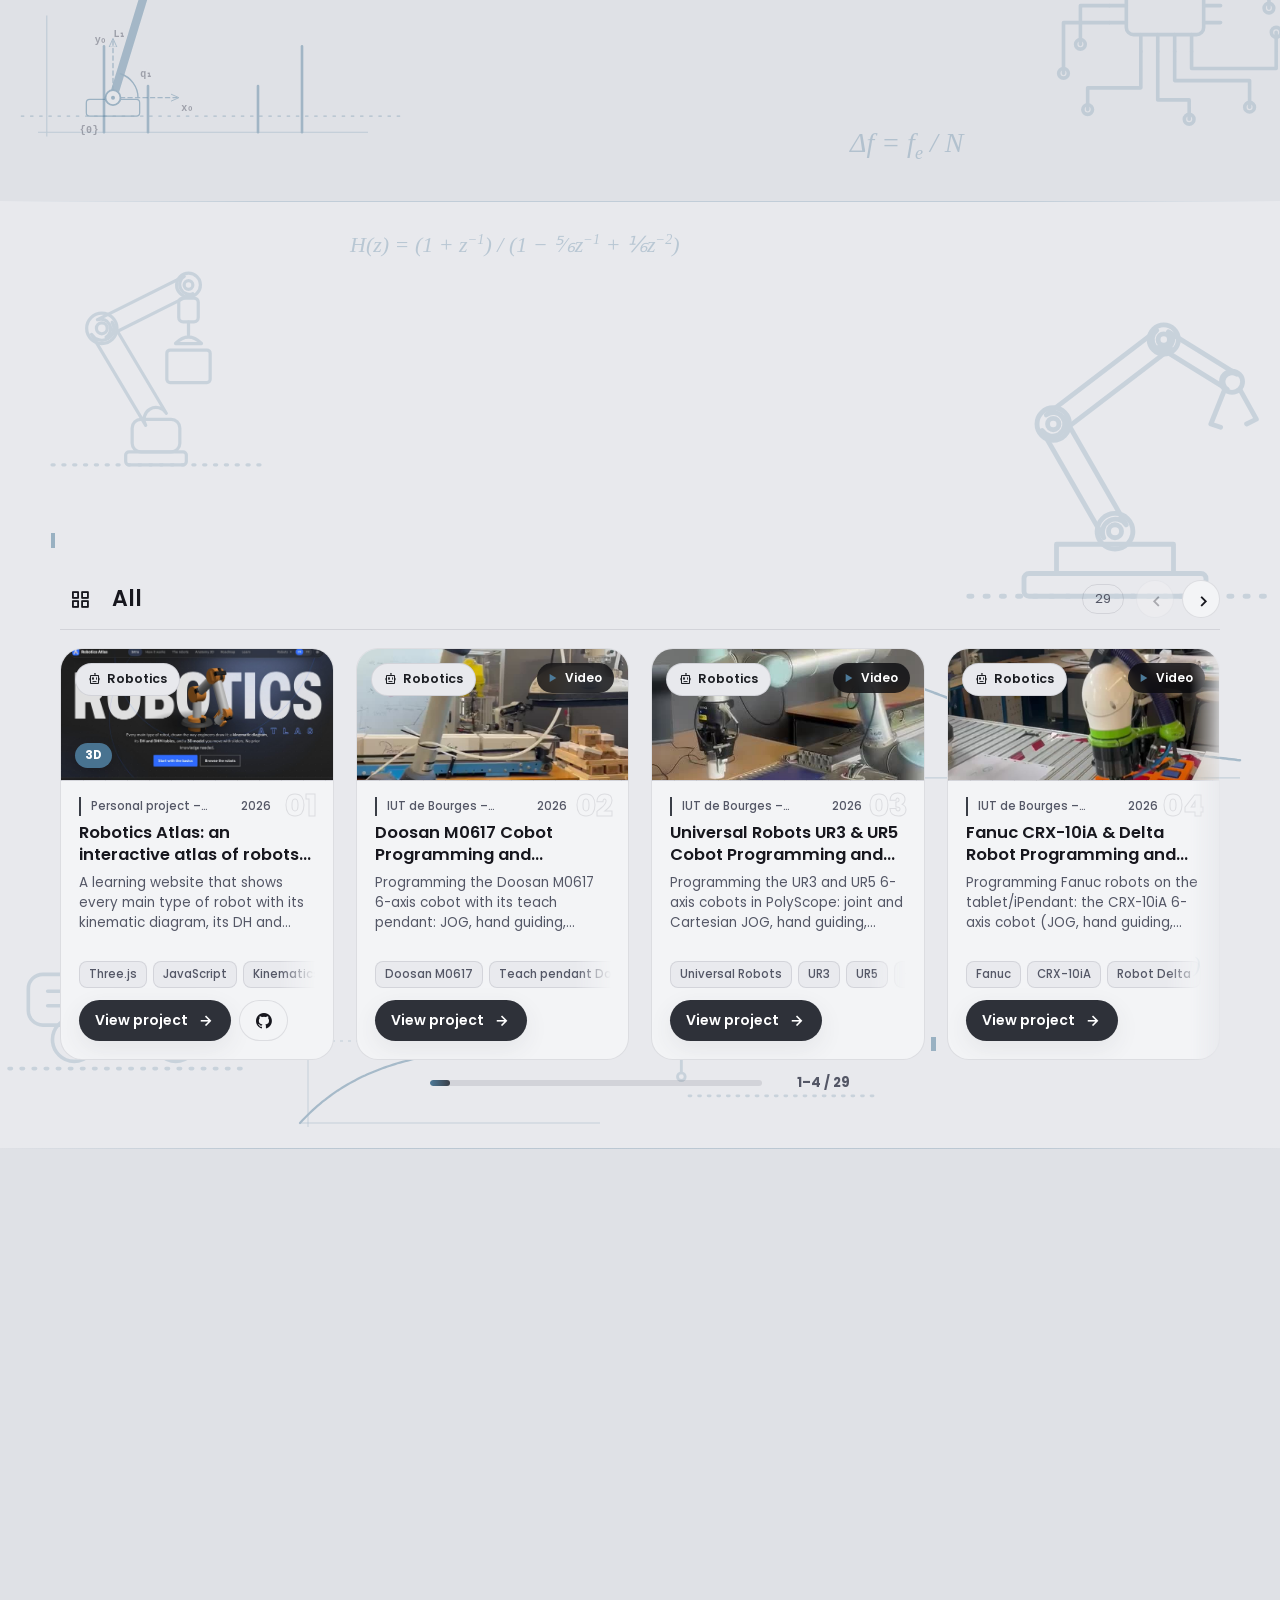
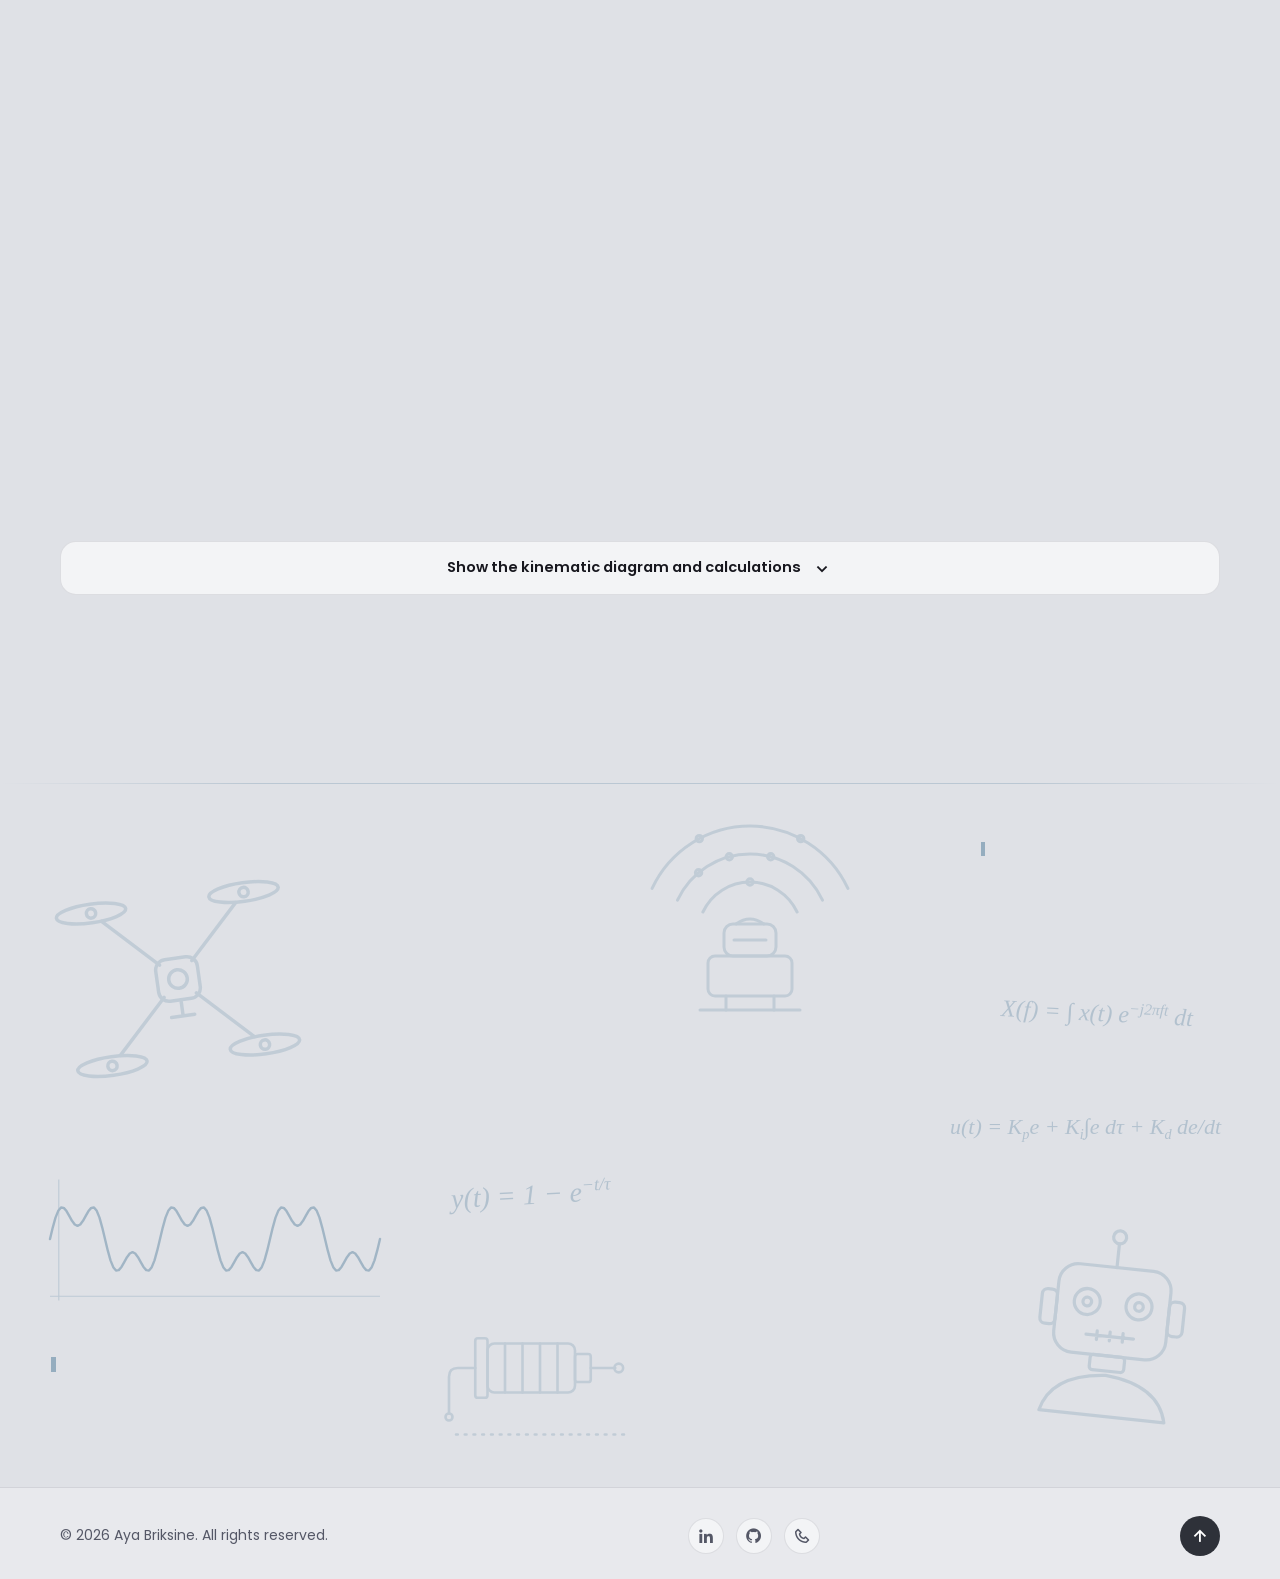
==== commit 79696815: "Cover pictures for five projects (drone, CLIMAX, M340 arm, tank station, turbofan), marked as illust" ====
--- a/index.html
+++ b/index.html
@@ -20,7 +20,7 @@
     <link href="https://fonts.googleapis.com/css2?family=Poppins:wght@400;500;600;700;800&display=swap" rel="stylesheet">
     <link href="https://unpkg.com/boxicons@2.1.4/css/boxicons.min.css" rel="stylesheet">
     <link rel="icon" type="image/svg+xml" href="logo.svg">
-    <link rel="stylesheet" href="style.css?v=89">
+    <link rel="stylesheet" href="style.css?v=90">
     <link rel="stylesheet" href="portfolio-chat.css?v=4">
     <script type="importmap">{"imports":{"three":"./vendor/three.module.min.js","three/addons/":"./vendor/"}}</script>
     <script>
@@ -549,9 +549,9 @@
 
     <div class="scroll-rail" aria-hidden="true"><span class="scroll-fill"></span></div>
     <button class="scroll-bot" id="scroll-bot" type="button" aria-label="Back to top" title="Back to top"><svg viewBox="0 0 48 60" fill="none" stroke="currentColor" stroke-width="2.4" stroke-linecap="round" stroke-linejoin="round"><path d="M24 4 V11"/><circle cx="24" cy="3.5" r="2.2" class="bot-led"/><rect x="9" y="11" width="30" height="20" rx="7"/><circle cx="18" cy="21" r="3.2" class="bot-eye"/><circle cx="30" cy="21" r="3.2" class="bot-eye"/><rect x="13" y="33" width="22" height="13" rx="4"/><path d="M13 38 H7 M35 38 H41"/><g class="bot-wheel"><circle cx="24" cy="51" r="7.5"/><path d="M24 45 V57 M18 51 H30"/></g></svg></button>
-    <script src="projects.js?v=68"></script>
+    <script src="projects.js?v=69"></script>
     <script src="system-visuals.js?v=8"></script>
-    <script src="script.js?v=71"></script>
+    <script src="script.js?v=72"></script>
     <script src="translations.js?v=67"></script>
     <script type="module" src="lab3d.js?v=65"></script>
     <script src="portfolio-chat.js?v=4" defer></script>
--- a/style.css
+++ b/style.css
@@ -5204,3 +5204,5 @@
 .car-page { min-width: 74px; text-align: right; font-size: 0.82rem; font-weight: 700; color: var(--muted); font-variant-numeric: tabular-nums; }
 .project-extras { position: absolute; left: 14px; bottom: 12px; z-index: 2; display: flex; gap: 6px; }
 .project-extras span { padding: 3px 10px; border-radius: 99px; background: rgba(var(--signal-rgb), 0.92); color: #fff; font-size: 0.72rem; font-weight: 700; letter-spacing: 0.02em; box-shadow: 0 4px 12px rgba(0, 0, 0, 0.18); }
+/* generic pictures are marked as such */
+.illu-tag { position: absolute; right: 12px; bottom: 10px; z-index: 2; padding: 2px 9px; border-radius: 99px; background: rgba(8, 8, 12, 0.6); color: #fff; font-size: 0.68rem; font-weight: 600; letter-spacing: 0.03em; }
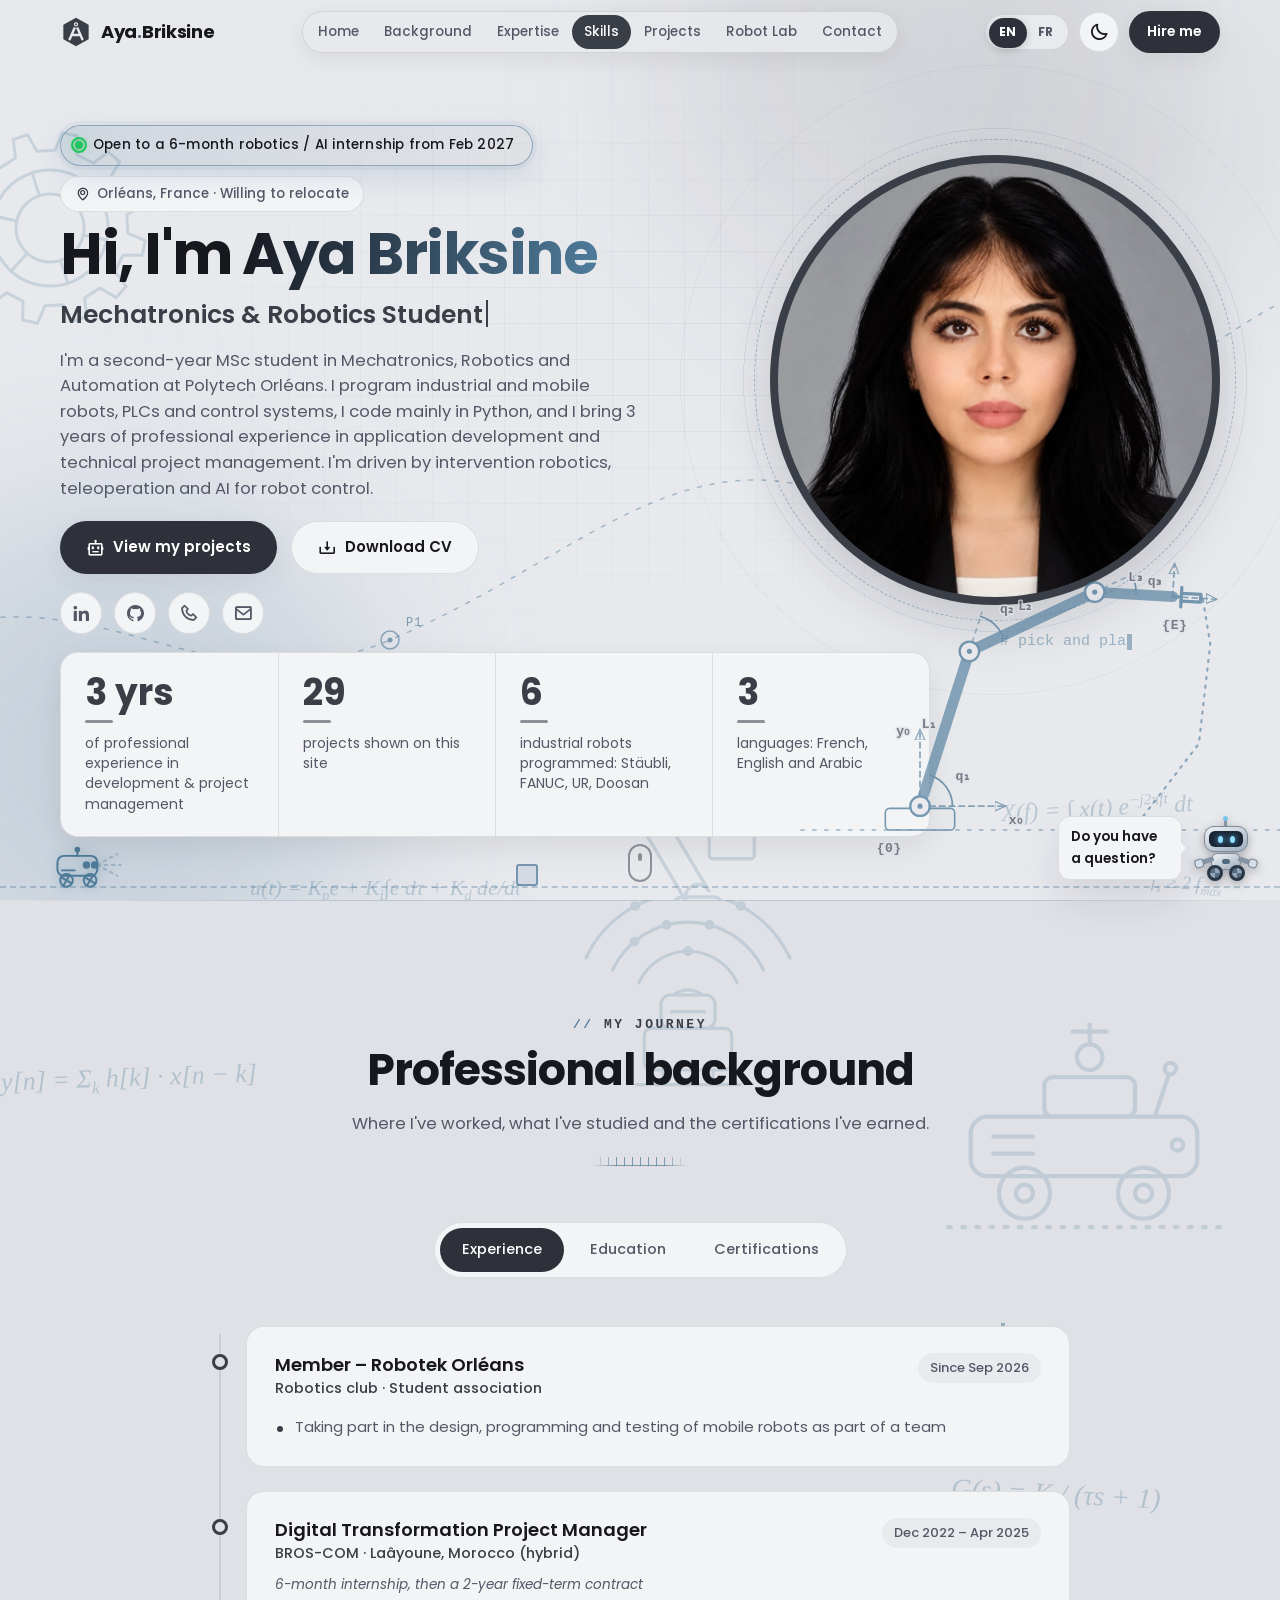
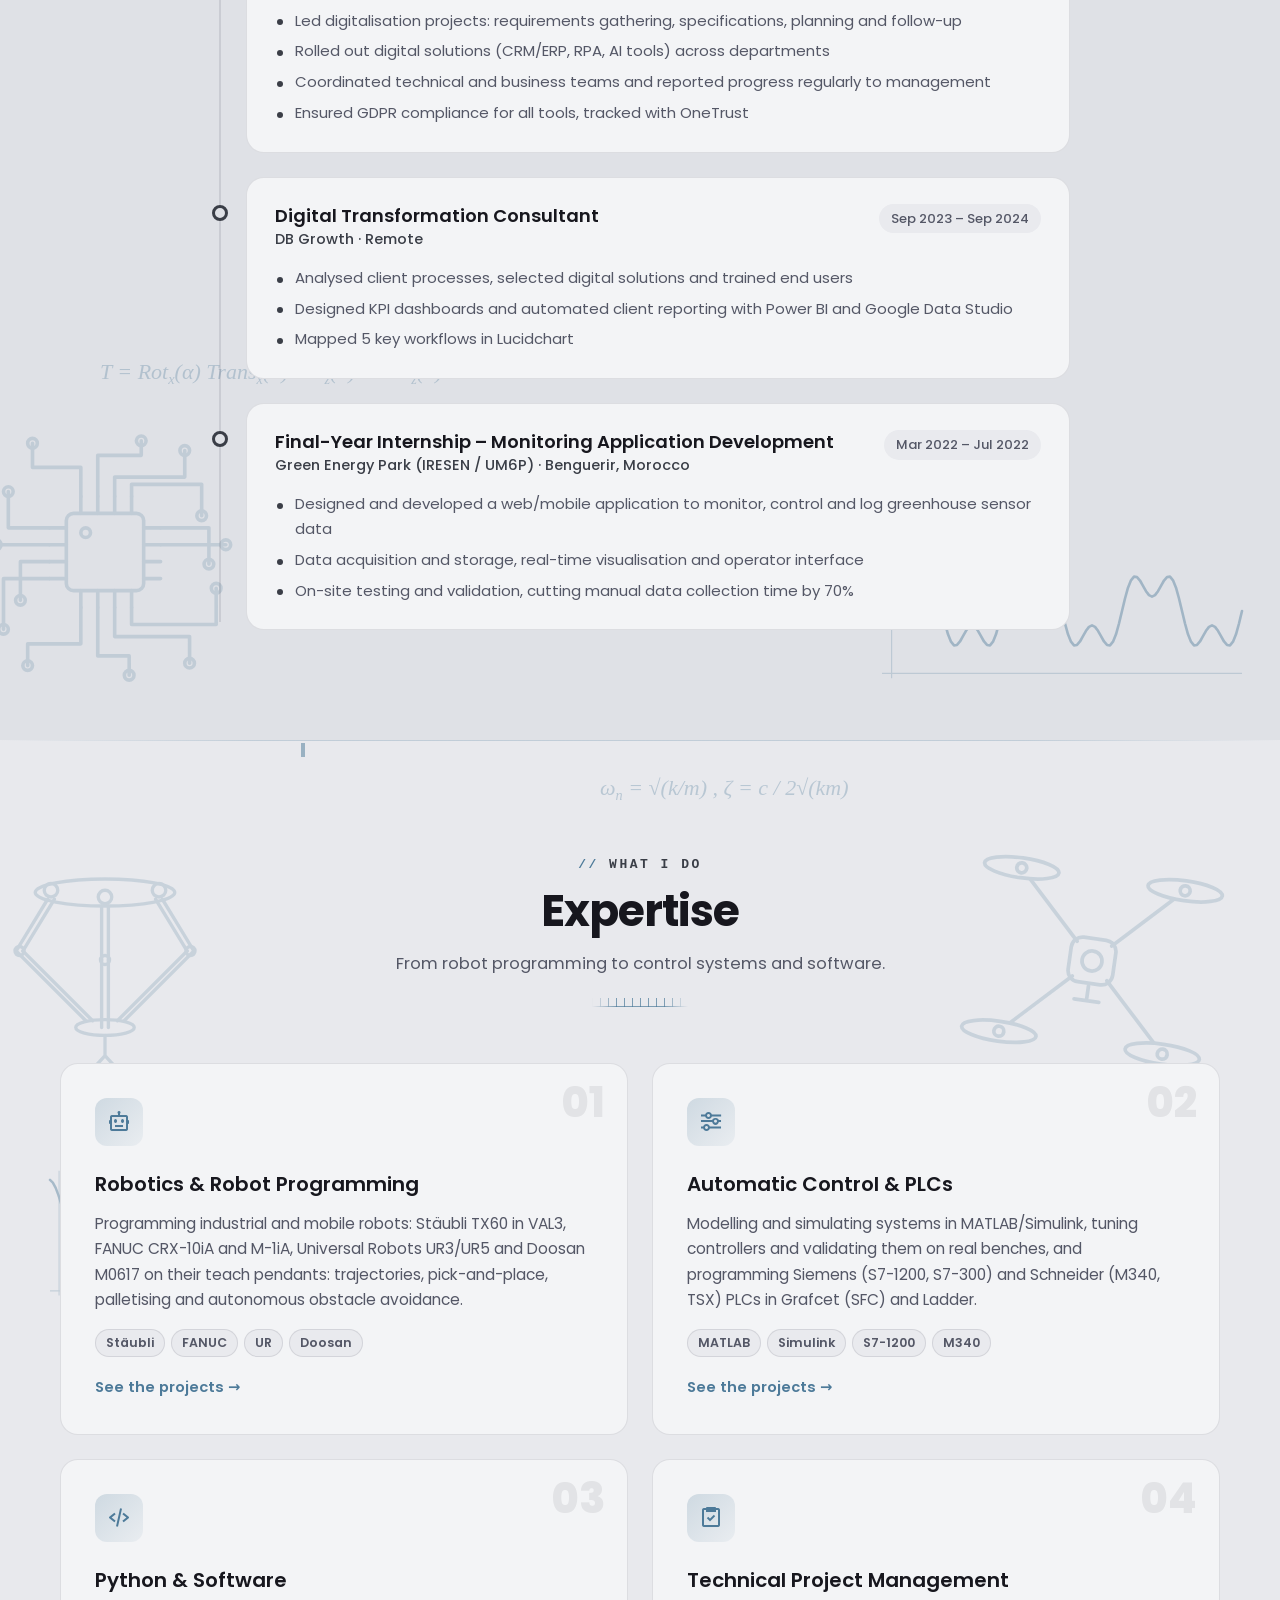
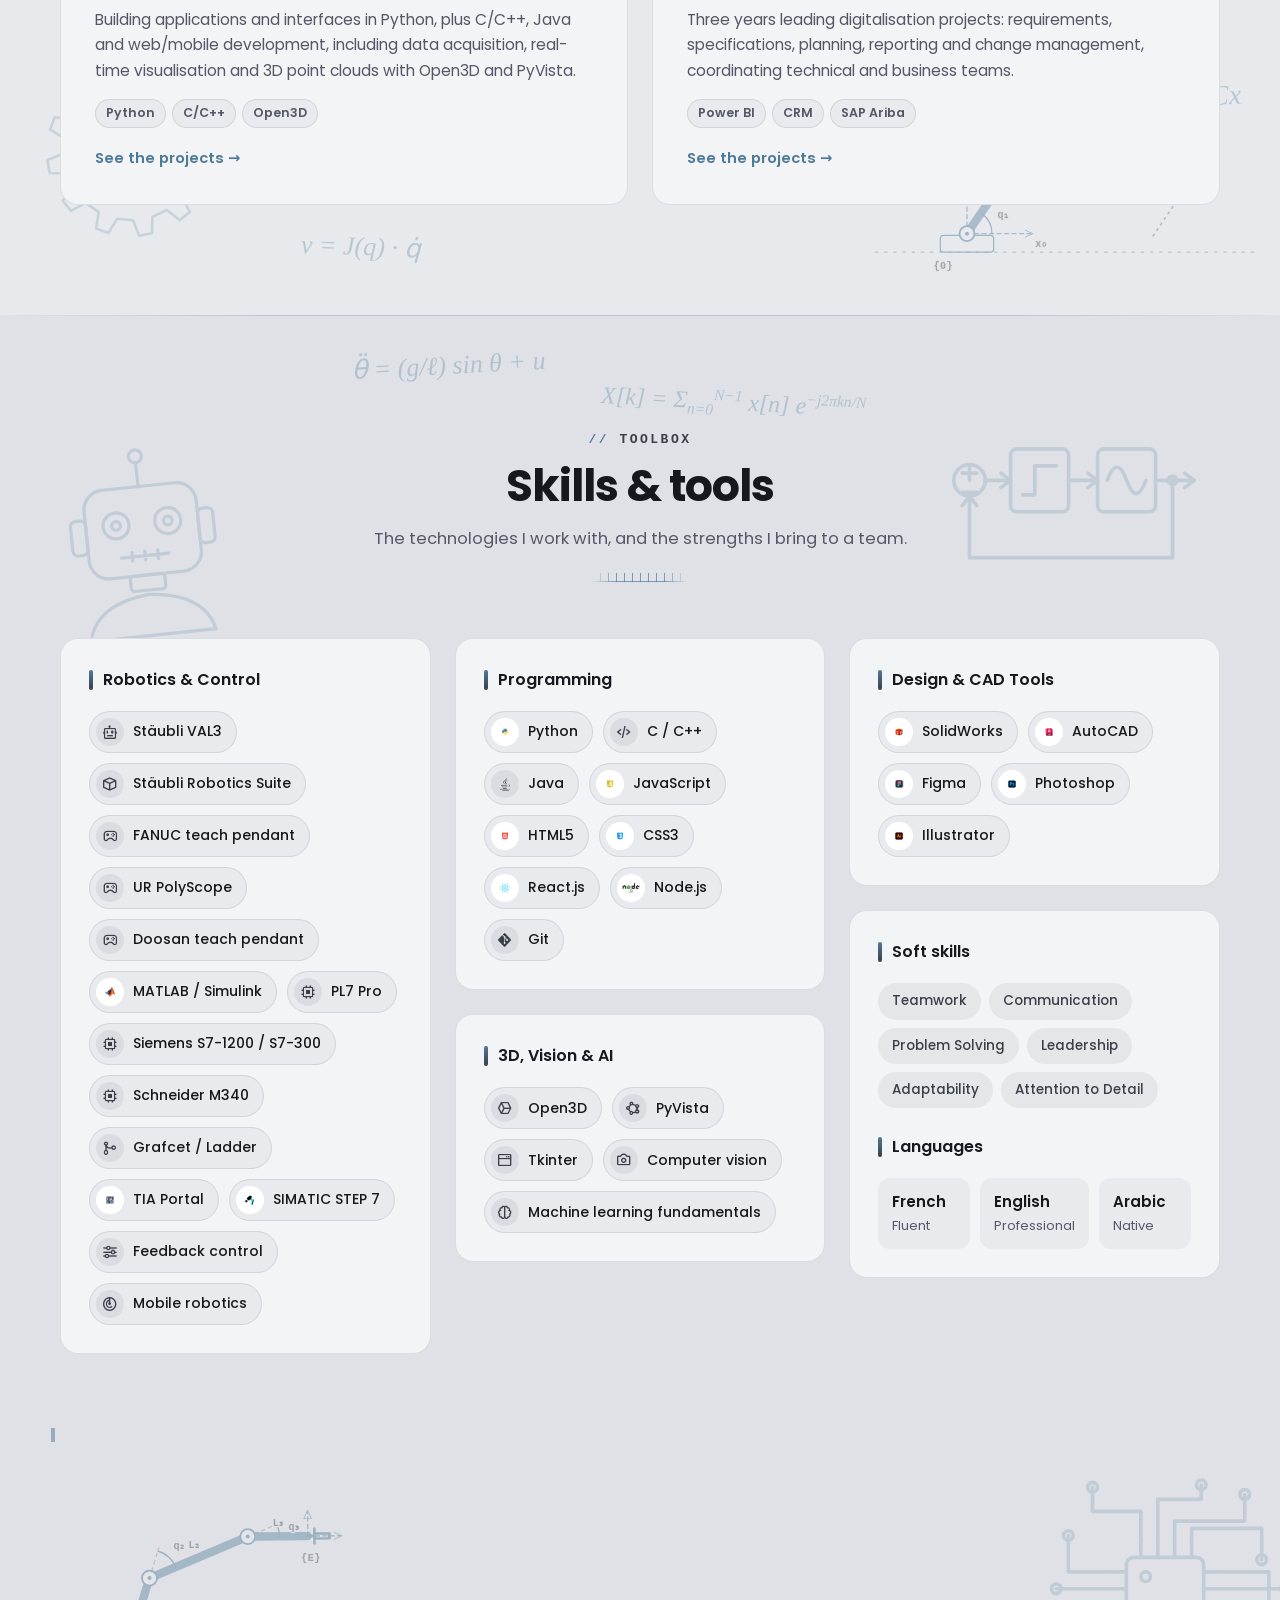
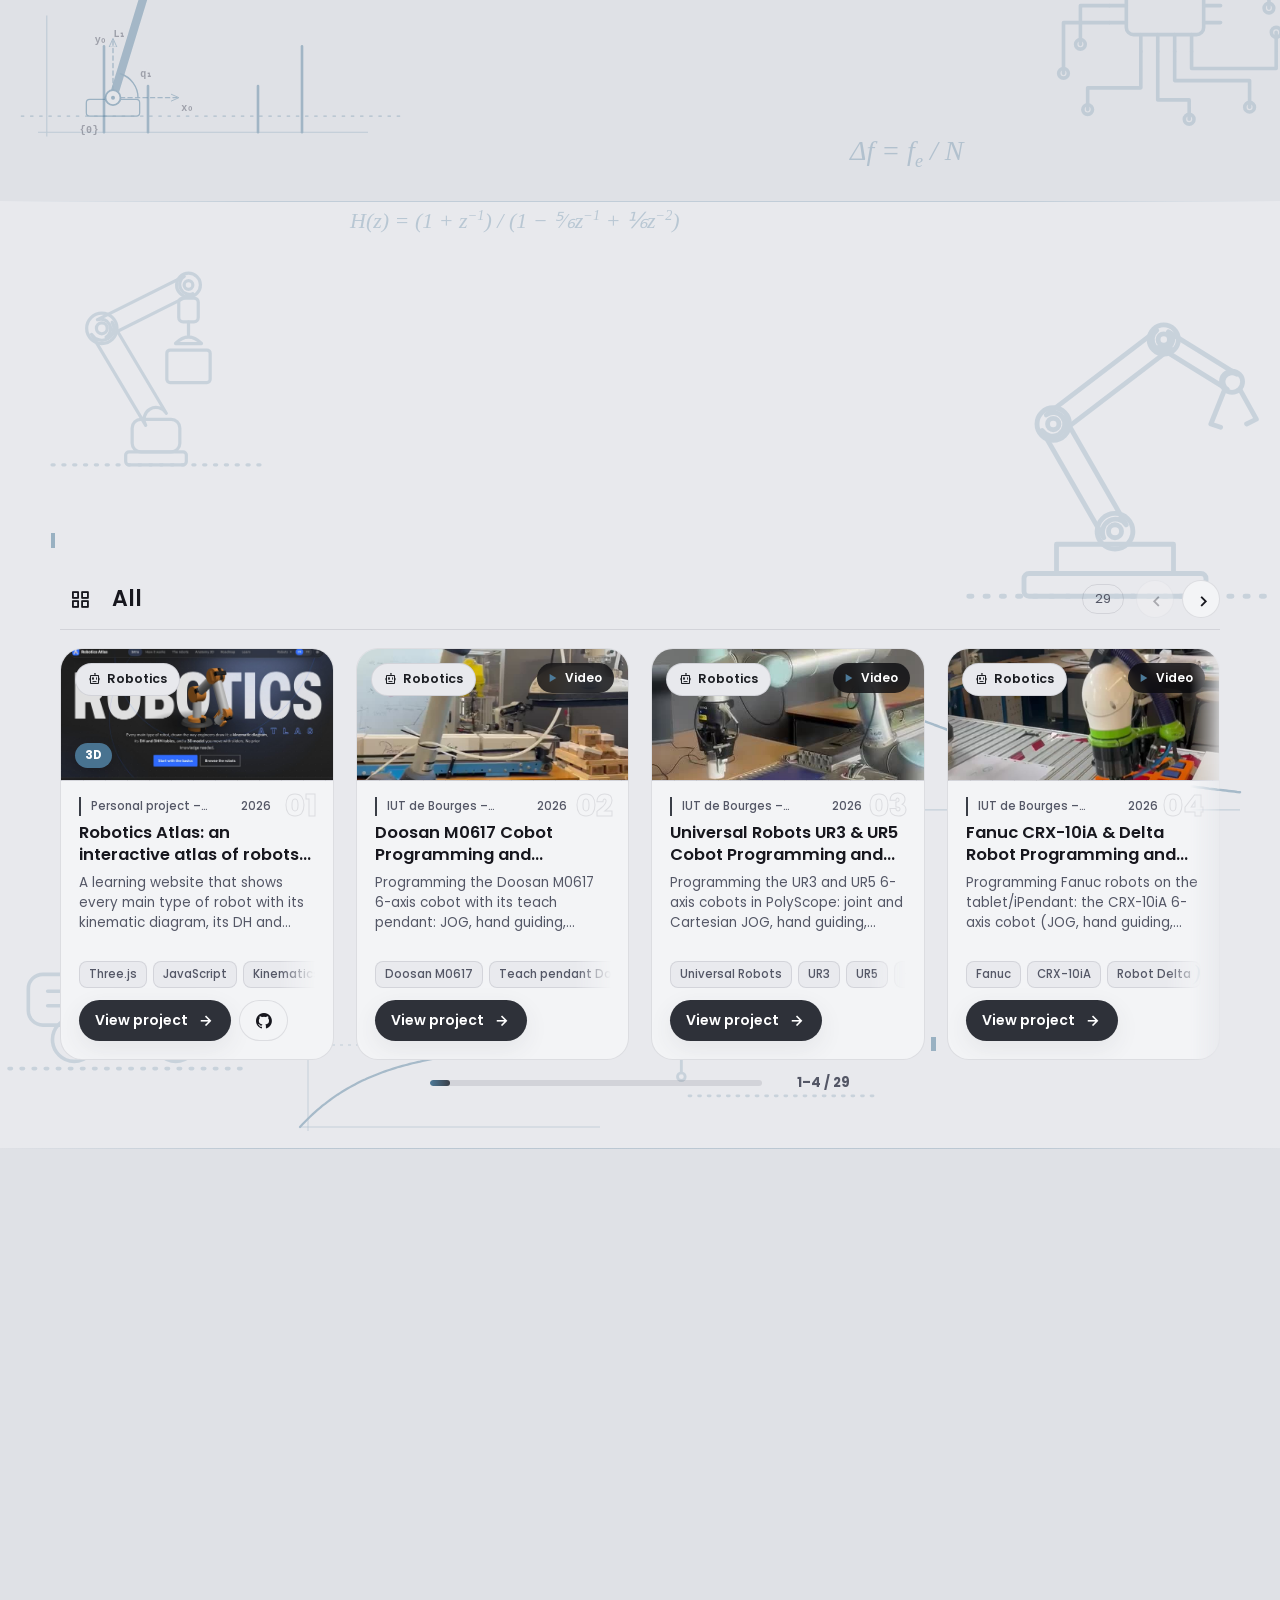
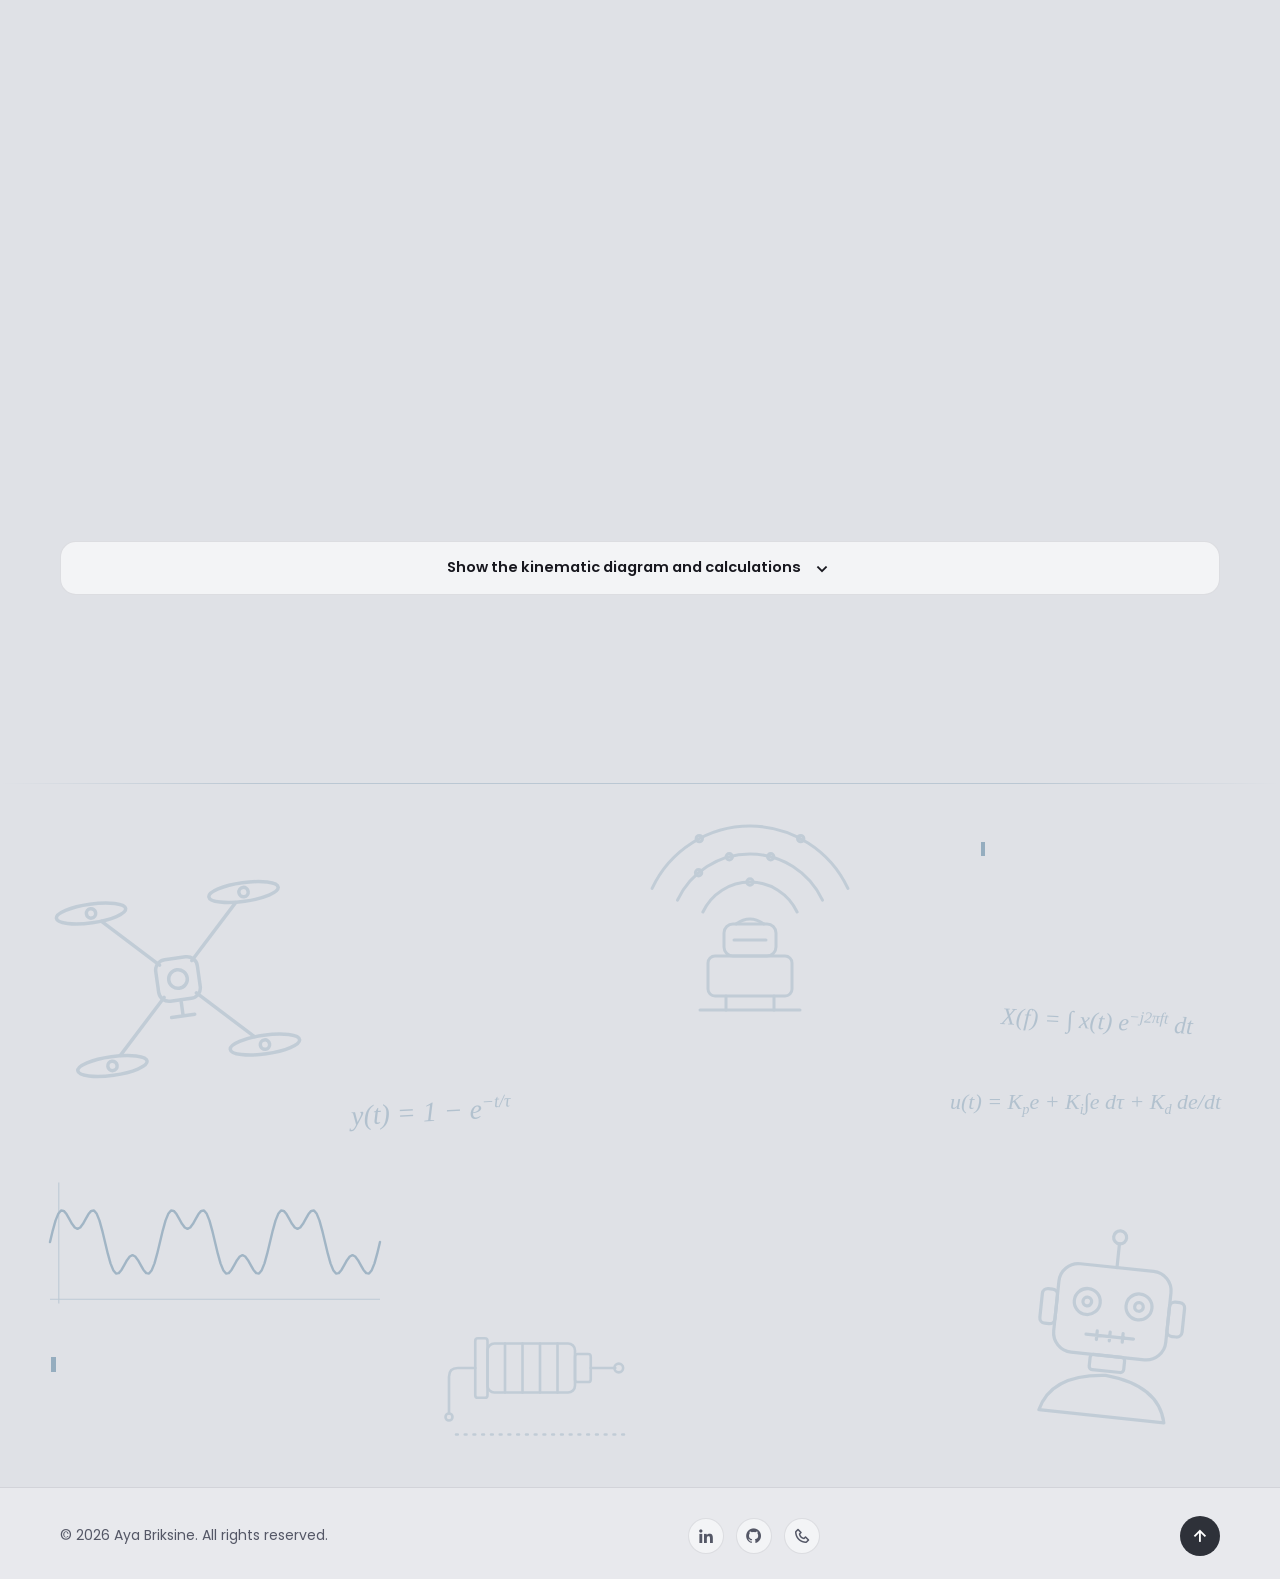
==== commit ee865f2a: "Cover pictures for four more projects (DC motor speed control, induction motor, client reporting, CR" ====
--- a/index.html
+++ b/index.html
@@ -549,7 +549,7 @@
 
     <div class="scroll-rail" aria-hidden="true"><span class="scroll-fill"></span></div>
     <button class="scroll-bot" id="scroll-bot" type="button" aria-label="Back to top" title="Back to top"><svg viewBox="0 0 48 60" fill="none" stroke="currentColor" stroke-width="2.4" stroke-linecap="round" stroke-linejoin="round"><path d="M24 4 V11"/><circle cx="24" cy="3.5" r="2.2" class="bot-led"/><rect x="9" y="11" width="30" height="20" rx="7"/><circle cx="18" cy="21" r="3.2" class="bot-eye"/><circle cx="30" cy="21" r="3.2" class="bot-eye"/><rect x="13" y="33" width="22" height="13" rx="4"/><path d="M13 38 H7 M35 38 H41"/><g class="bot-wheel"><circle cx="24" cy="51" r="7.5"/><path d="M24 45 V57 M18 51 H30"/></g></svg></button>
-    <script src="projects.js?v=69"></script>
+    <script src="projects.js?v=70"></script>
     <script src="system-visuals.js?v=8"></script>
     <script src="script.js?v=72"></script>
     <script src="translations.js?v=67"></script>
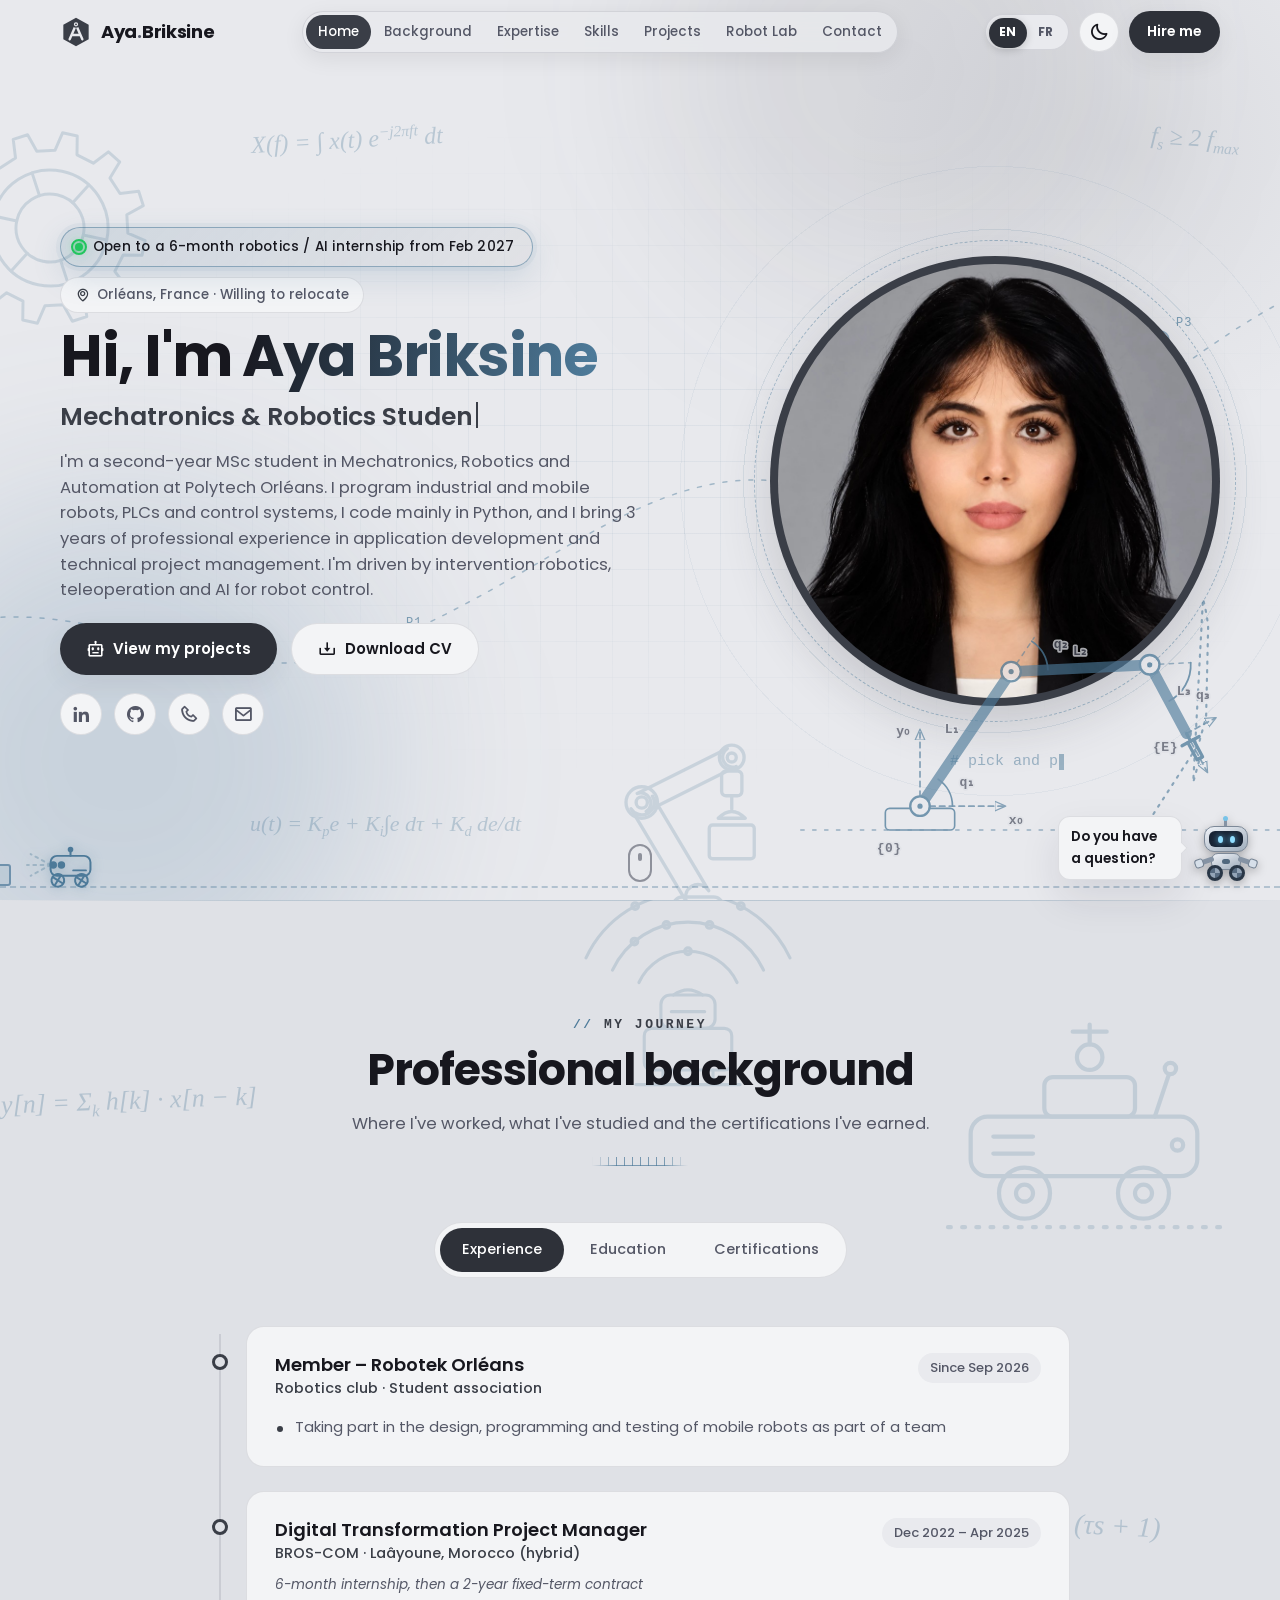
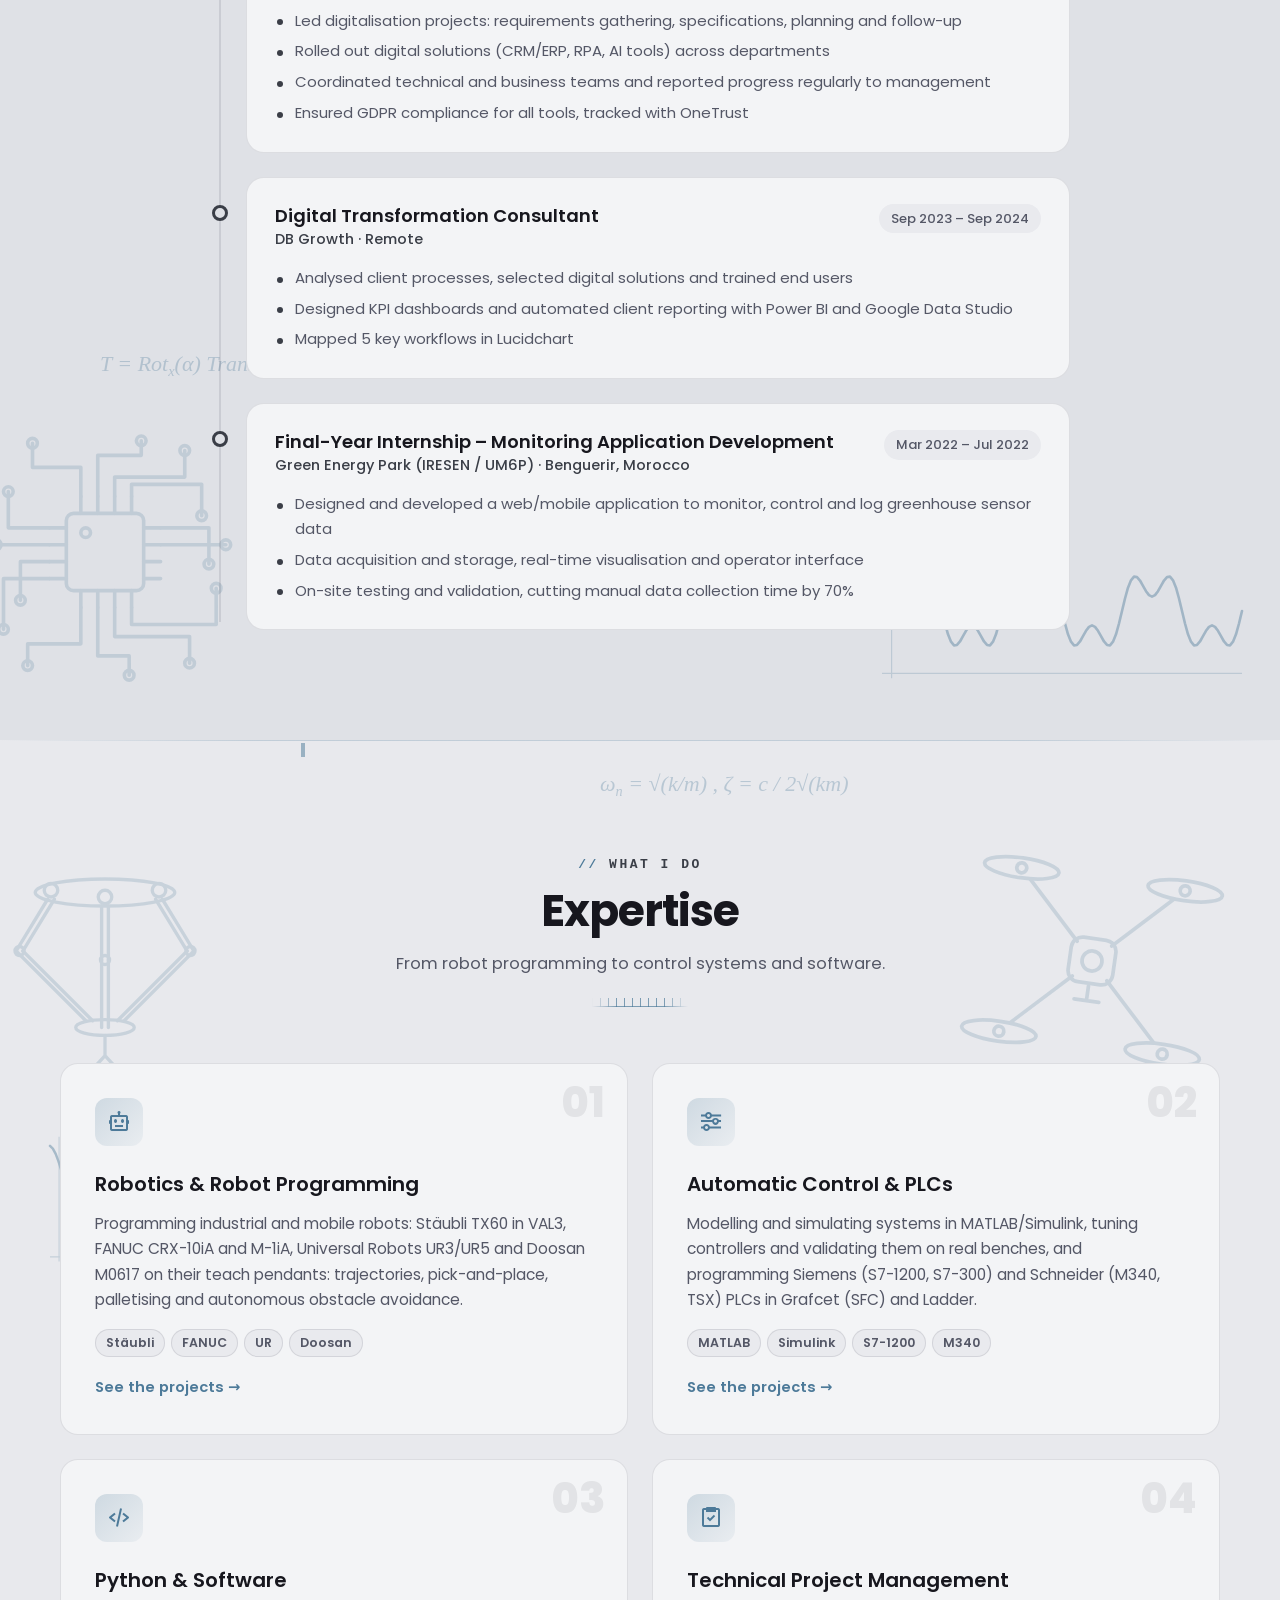
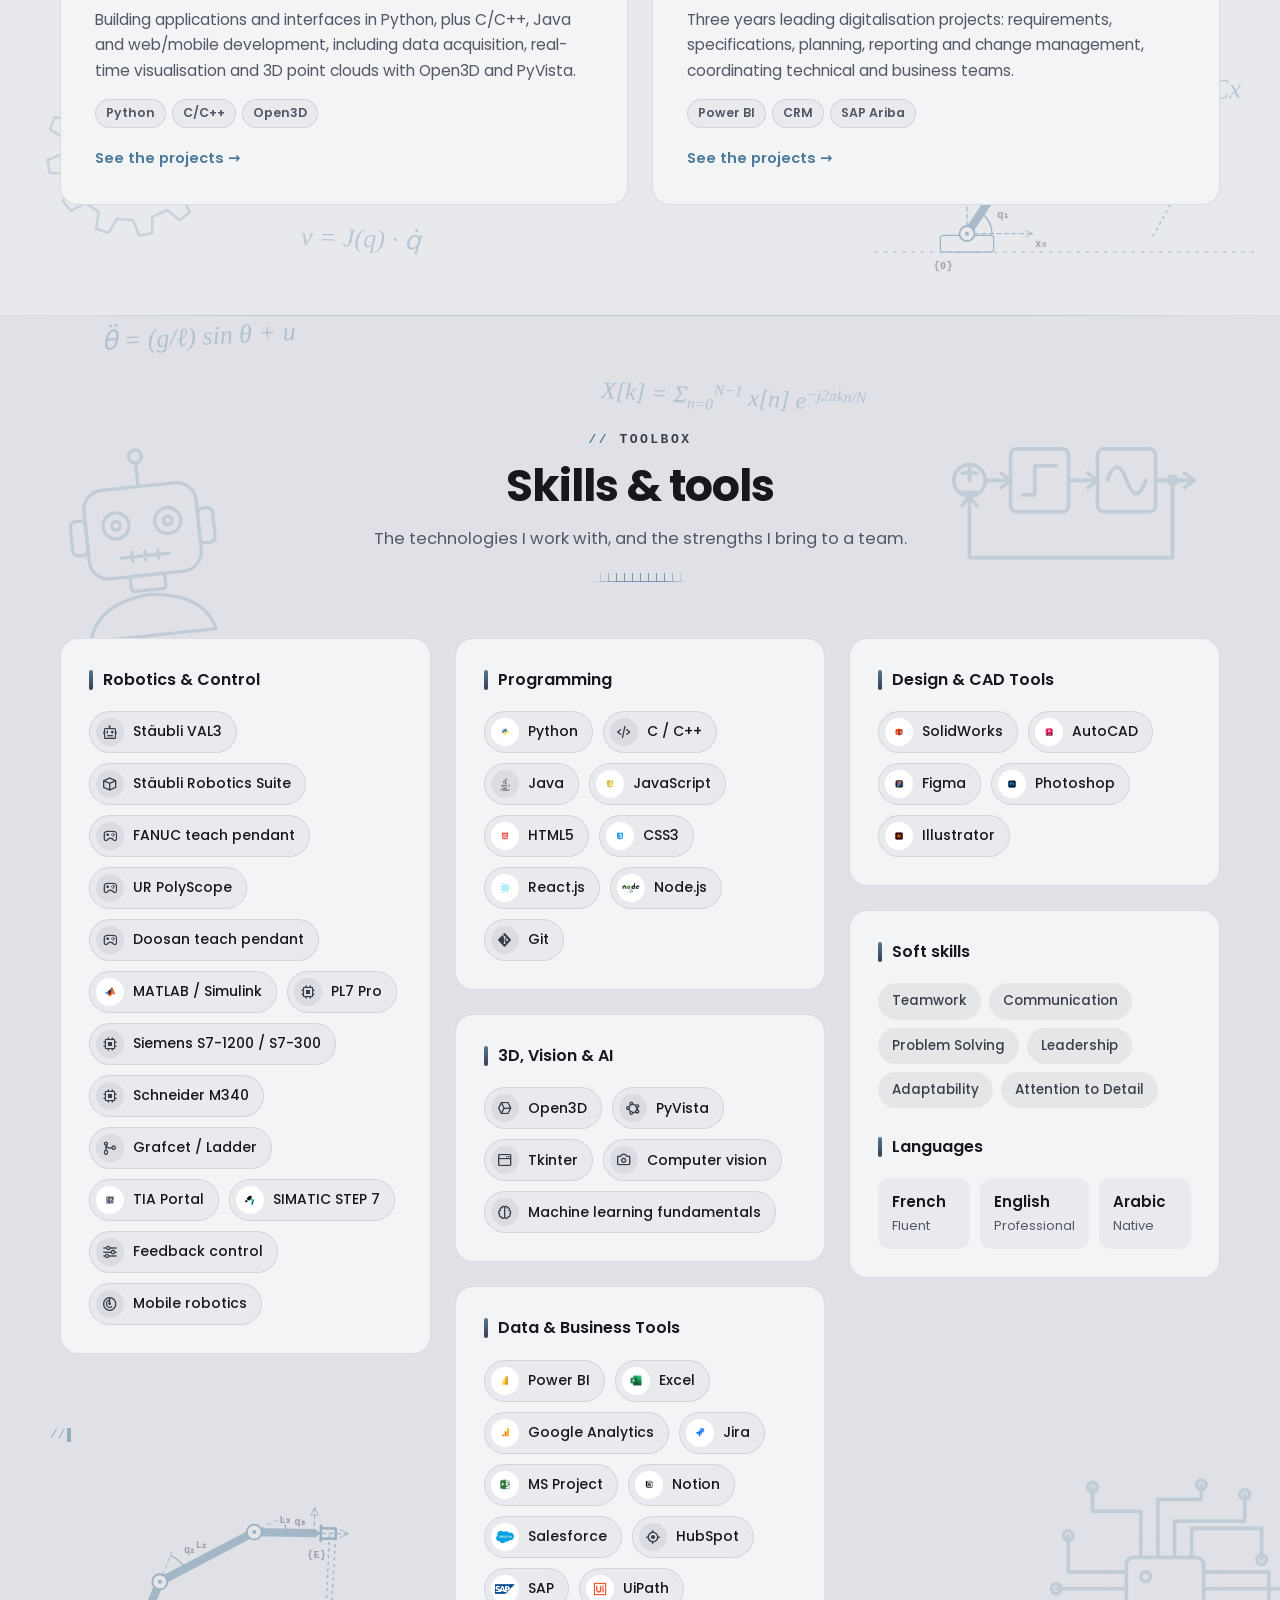
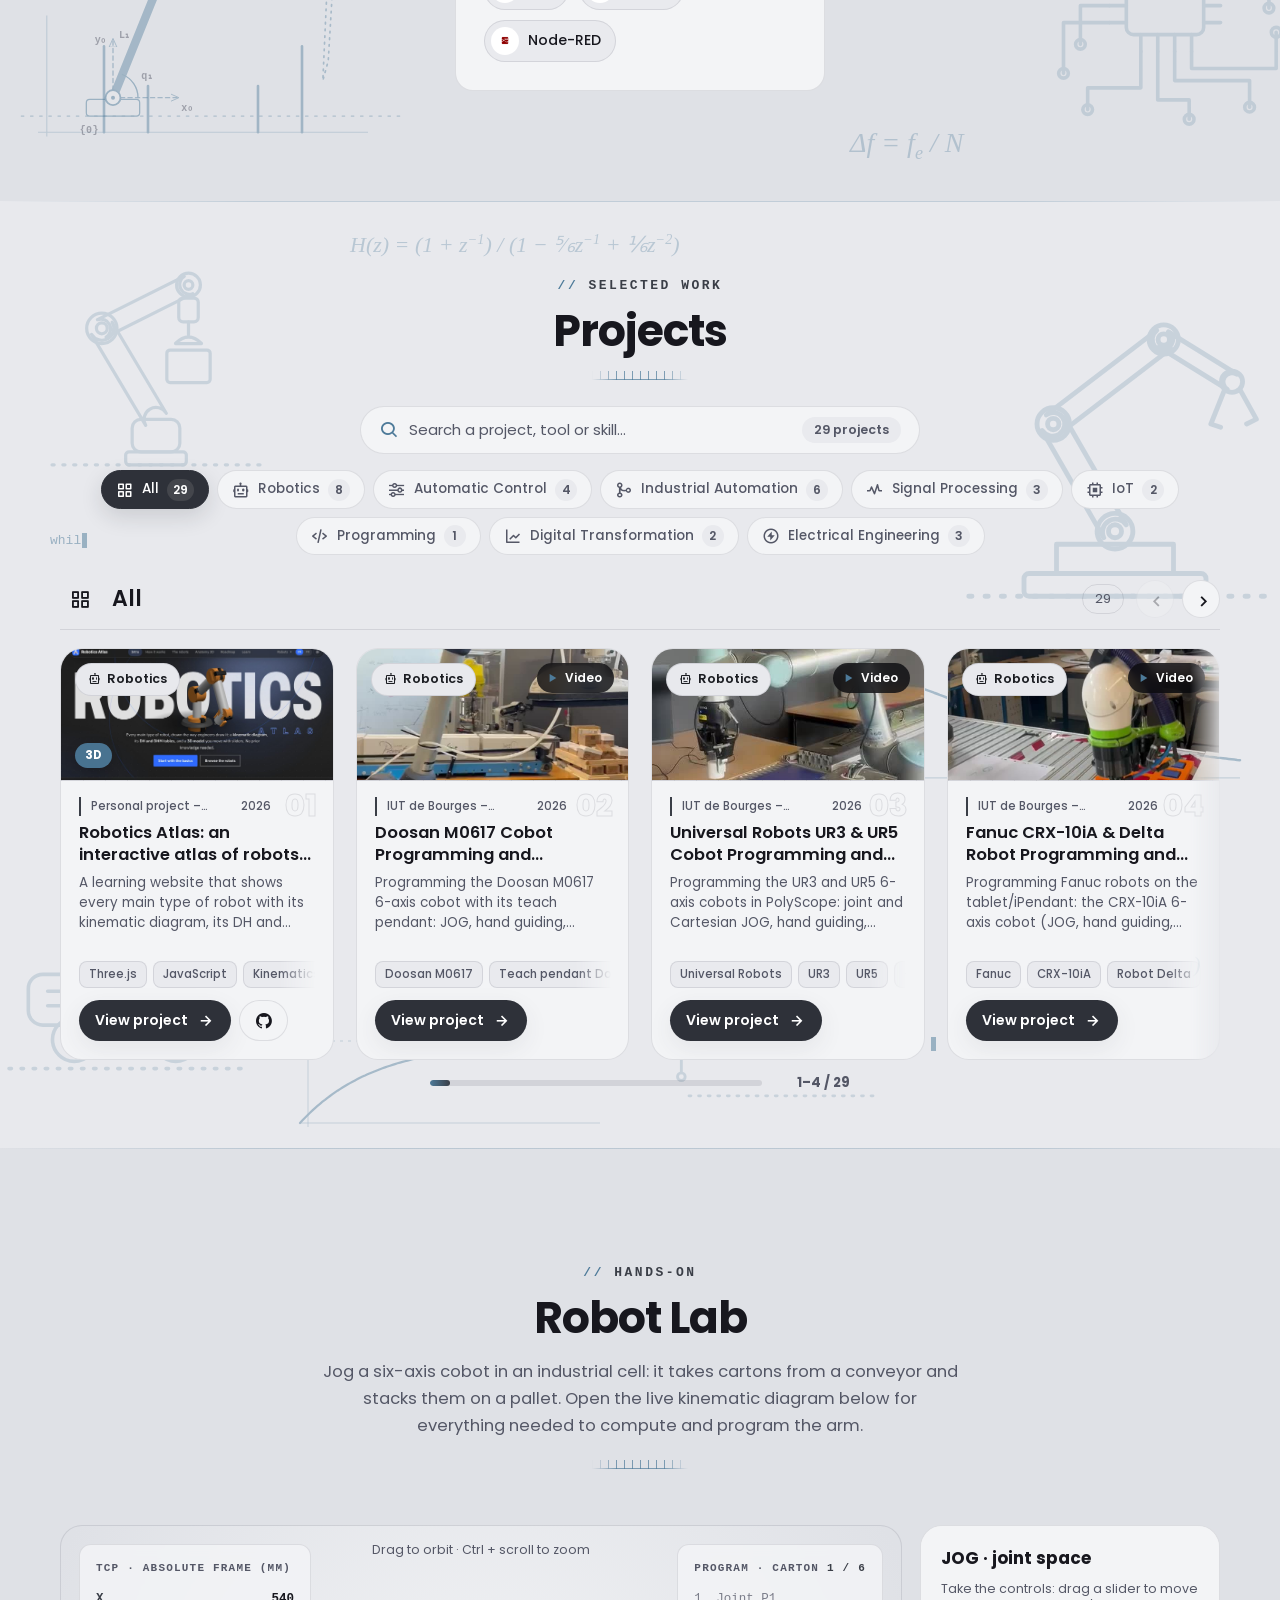
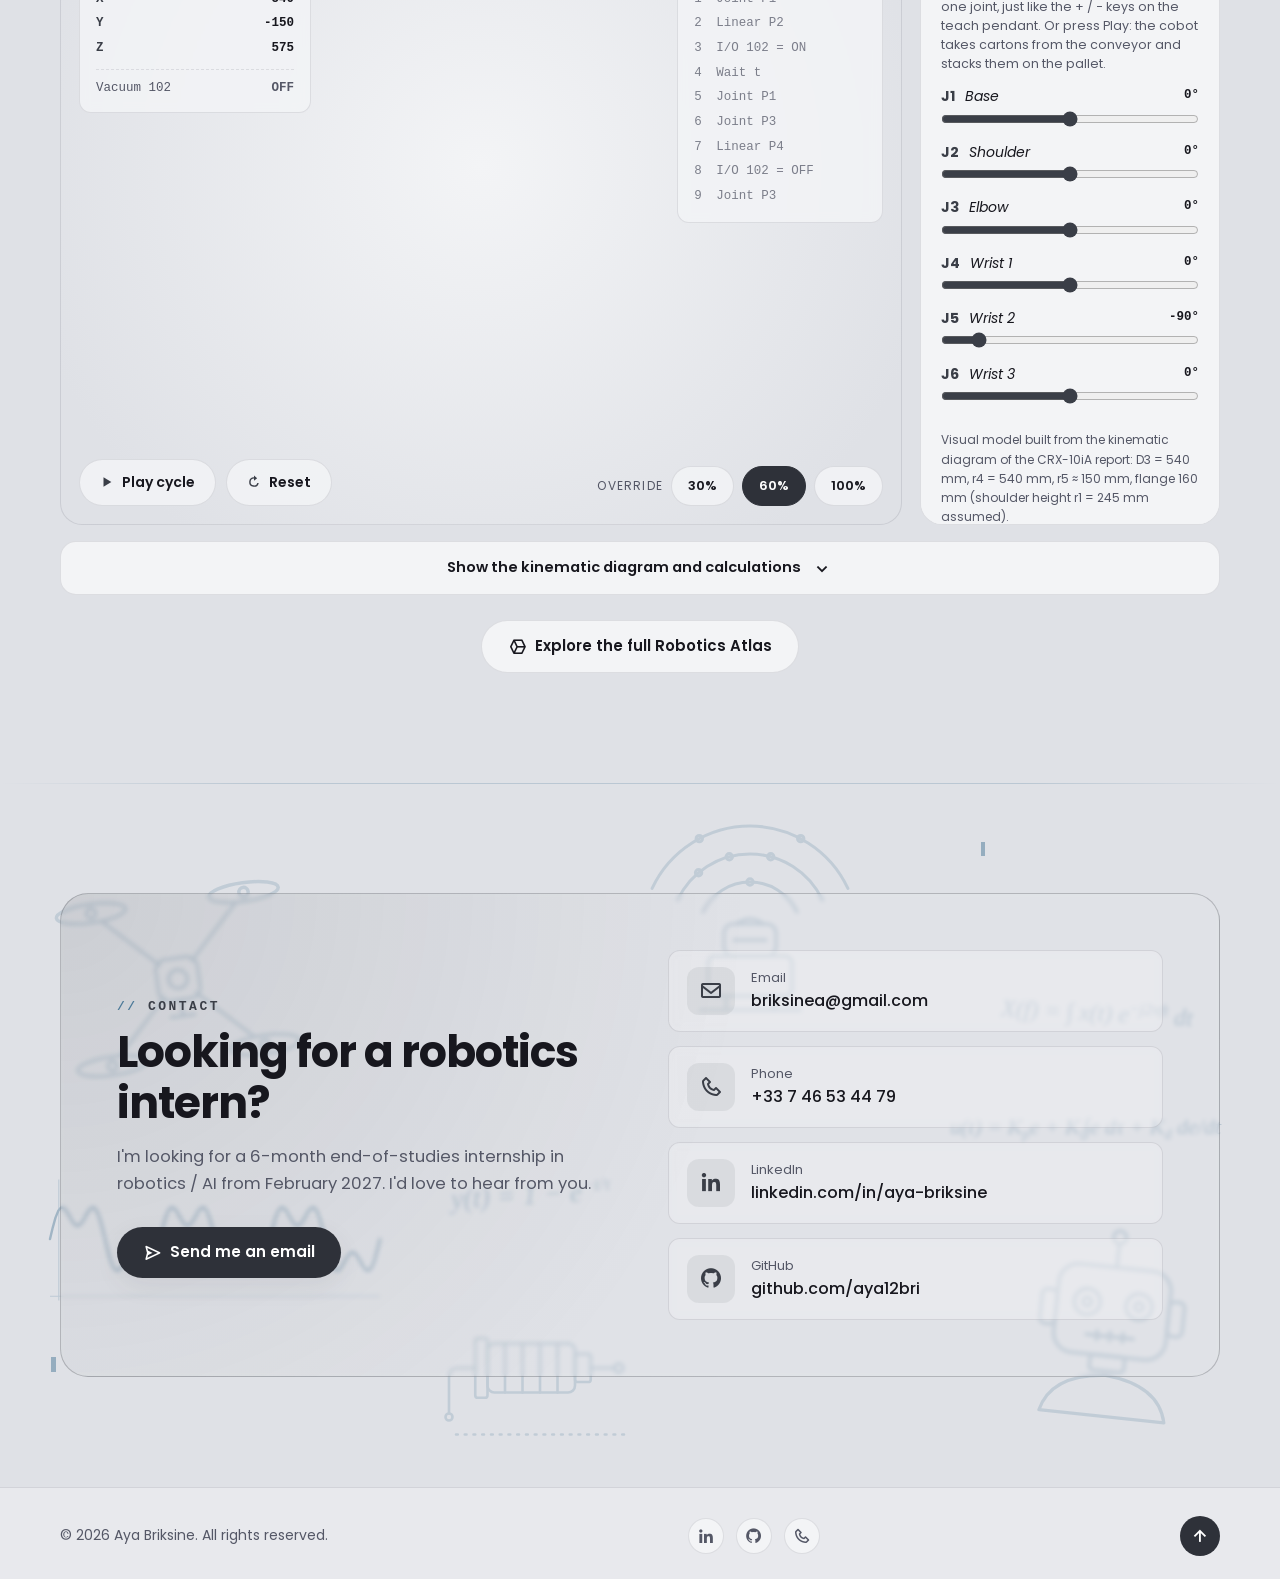
==== commit b63ccd96: "Home: remove the stats card Co-Authored-By: Claude Opus 5.5 <noreply@anthropic.com> Claude-Session: " ====
--- a/index.html
+++ b/index.html
@@ -20,7 +20,7 @@
     <link href="https://fonts.googleapis.com/css2?family=Poppins:wght@400;500;600;700;800&display=swap" rel="stylesheet">
     <link href="https://unpkg.com/boxicons@2.1.4/css/boxicons.min.css" rel="stylesheet">
     <link rel="icon" type="image/svg+xml" href="logo.svg">
-    <link rel="stylesheet" href="style.css?v=90">
+    <link rel="stylesheet" href="style.css?v=91">
     <link rel="stylesheet" href="portfolio-chat.css?v=4">
     <script type="importmap">{"imports":{"three":"./vendor/three.module.min.js","three/addons/":"./vendor/"}}</script>
     <script>
@@ -92,14 +92,6 @@
             </div>
         </div>
 
-        <div class="container">
-            <ul class="stats">
-                <li><strong>3 yrs</strong><span>of professional experience in development &amp; project management</span></li>
-                <li><strong><span class="count" data-count="projects">29</span></strong><span>projects shown on this site</span></li>
-                <li><strong><span class="count" data-n="6">6</span></strong><span>industrial robots programmed: Stäubli, FANUC, UR, Doosan</span></li>
-                <li><strong><span class="count" data-n="3">3</span></strong><span>languages: French, English and Arabic</span></li>
-            </ul>
-        </div>
         <a href="#background" class="scroll-cue" aria-label="Scroll down"><span></span></a>
     </section>
 
@@ -551,8 +543,8 @@
     <button class="scroll-bot" id="scroll-bot" type="button" aria-label="Back to top" title="Back to top"><svg viewBox="0 0 48 60" fill="none" stroke="currentColor" stroke-width="2.4" stroke-linecap="round" stroke-linejoin="round"><path d="M24 4 V11"/><circle cx="24" cy="3.5" r="2.2" class="bot-led"/><rect x="9" y="11" width="30" height="20" rx="7"/><circle cx="18" cy="21" r="3.2" class="bot-eye"/><circle cx="30" cy="21" r="3.2" class="bot-eye"/><rect x="13" y="33" width="22" height="13" rx="4"/><path d="M13 38 H7 M35 38 H41"/><g class="bot-wheel"><circle cx="24" cy="51" r="7.5"/><path d="M24 45 V57 M18 51 H30"/></g></svg></button>
     <script src="projects.js?v=70"></script>
     <script src="system-visuals.js?v=8"></script>
-    <script src="script.js?v=72"></script>
-    <script src="translations.js?v=67"></script>
+    <script src="script.js?v=73"></script>
+    <script src="translations.js?v=68"></script>
     <script type="module" src="lab3d.js?v=65"></script>
     <script src="portfolio-chat.js?v=4" defer></script>
 </body>
--- a/style.css
+++ b/style.css
@@ -5111,7 +5111,7 @@
 /* =========================================================
    Home: hero entrance, name highlight, 4 stats, scroll cue
    ========================================================= */
-.js .hero-text > *, .js .hero-photo, .js .hero .stats { animation: heroIn 0.8s cubic-bezier(.2, .7, .2, 1) both; }
+.js .hero-text > *, .js .hero-photo { animation: heroIn 0.8s cubic-bezier(.2, .7, .2, 1) both; }
 .js .hero-text > :nth-child(1) { animation-delay: 0.05s; }
 .js .hero-text > :nth-child(2) { animation-delay: 0.15s; }
 .js .hero-text > :nth-child(3) { animation-delay: 0.25s; }
@@ -5119,7 +5119,6 @@
 .js .hero-text > :nth-child(5) { animation-delay: 0.45s; }
 .js .hero-text > :nth-child(6) { animation-delay: 0.55s; }
 .js .hero-photo { animation-name: heroPhotoIn; animation-duration: 1s; animation-delay: 0.2s; }
-.js .hero .stats { animation-delay: 0.6s; }
 @keyframes heroIn { from { opacity: 0; transform: translateY(22px); } to { opacity: 1; transform: none; } }
 @keyframes heroPhotoIn { from { opacity: 0; transform: scale(0.94); } to { opacity: 1; transform: none; } }
 
@@ -5149,7 +5148,7 @@
 @keyframes cueDot { 0% { opacity: 0; transform: translateY(0); } 30% { opacity: 1; } 100% { opacity: 0; transform: translateY(12px); } }
 @media (max-width: 760px), (max-height: 760px) { .scroll-cue { display: none; } }
 
-@media (prefers-reduced-motion: reduce) { .js .hero-text > *, .js .hero-photo, .js .hero .stats { animation: none; } }
+@media (prefers-reduced-motion: reduce) { .js .hero-text > *, .js .hero-photo { animation: none; } }
 .stats strong .count { font-size: inherit; line-height: inherit; color: inherit; }
 /* numbers above their text, and the card stops before the robot arm drawn at the bottom right */
 .stats li { flex-direction: column; align-items: flex-start; gap: 10px; }
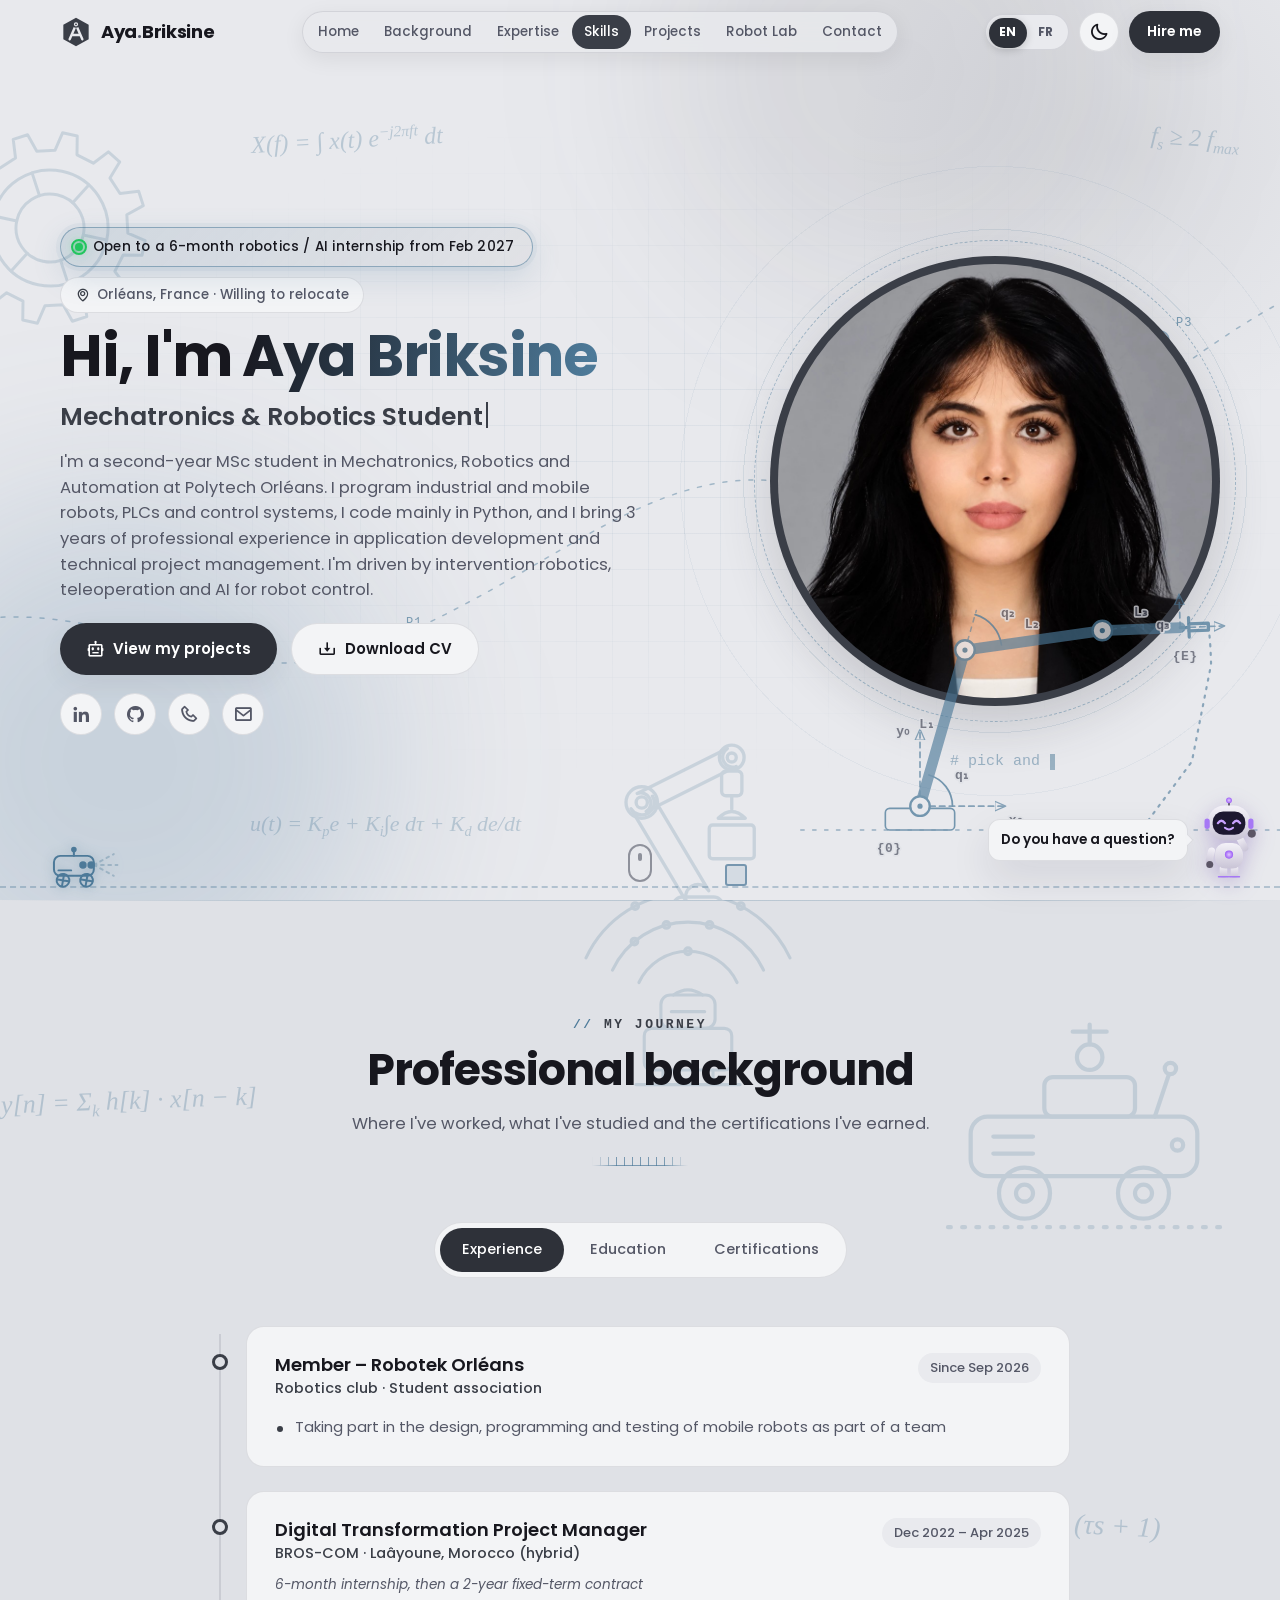
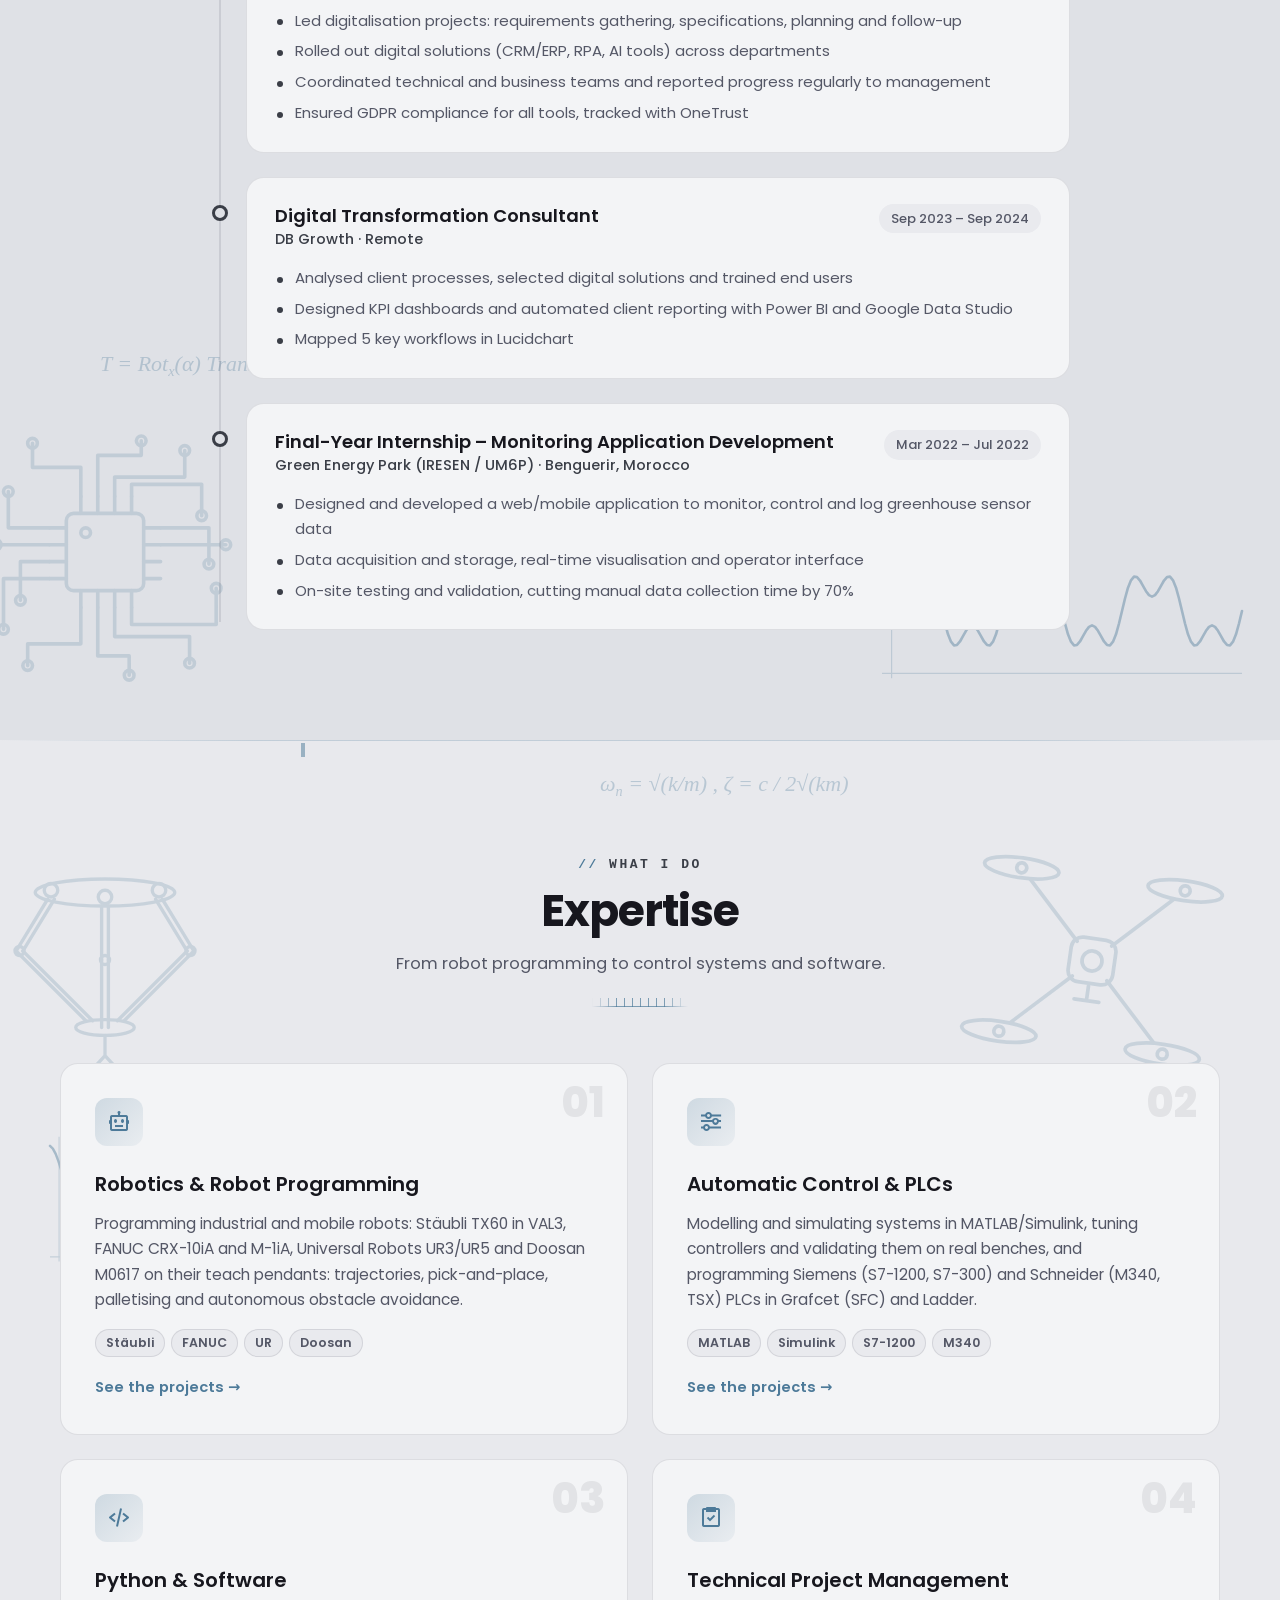
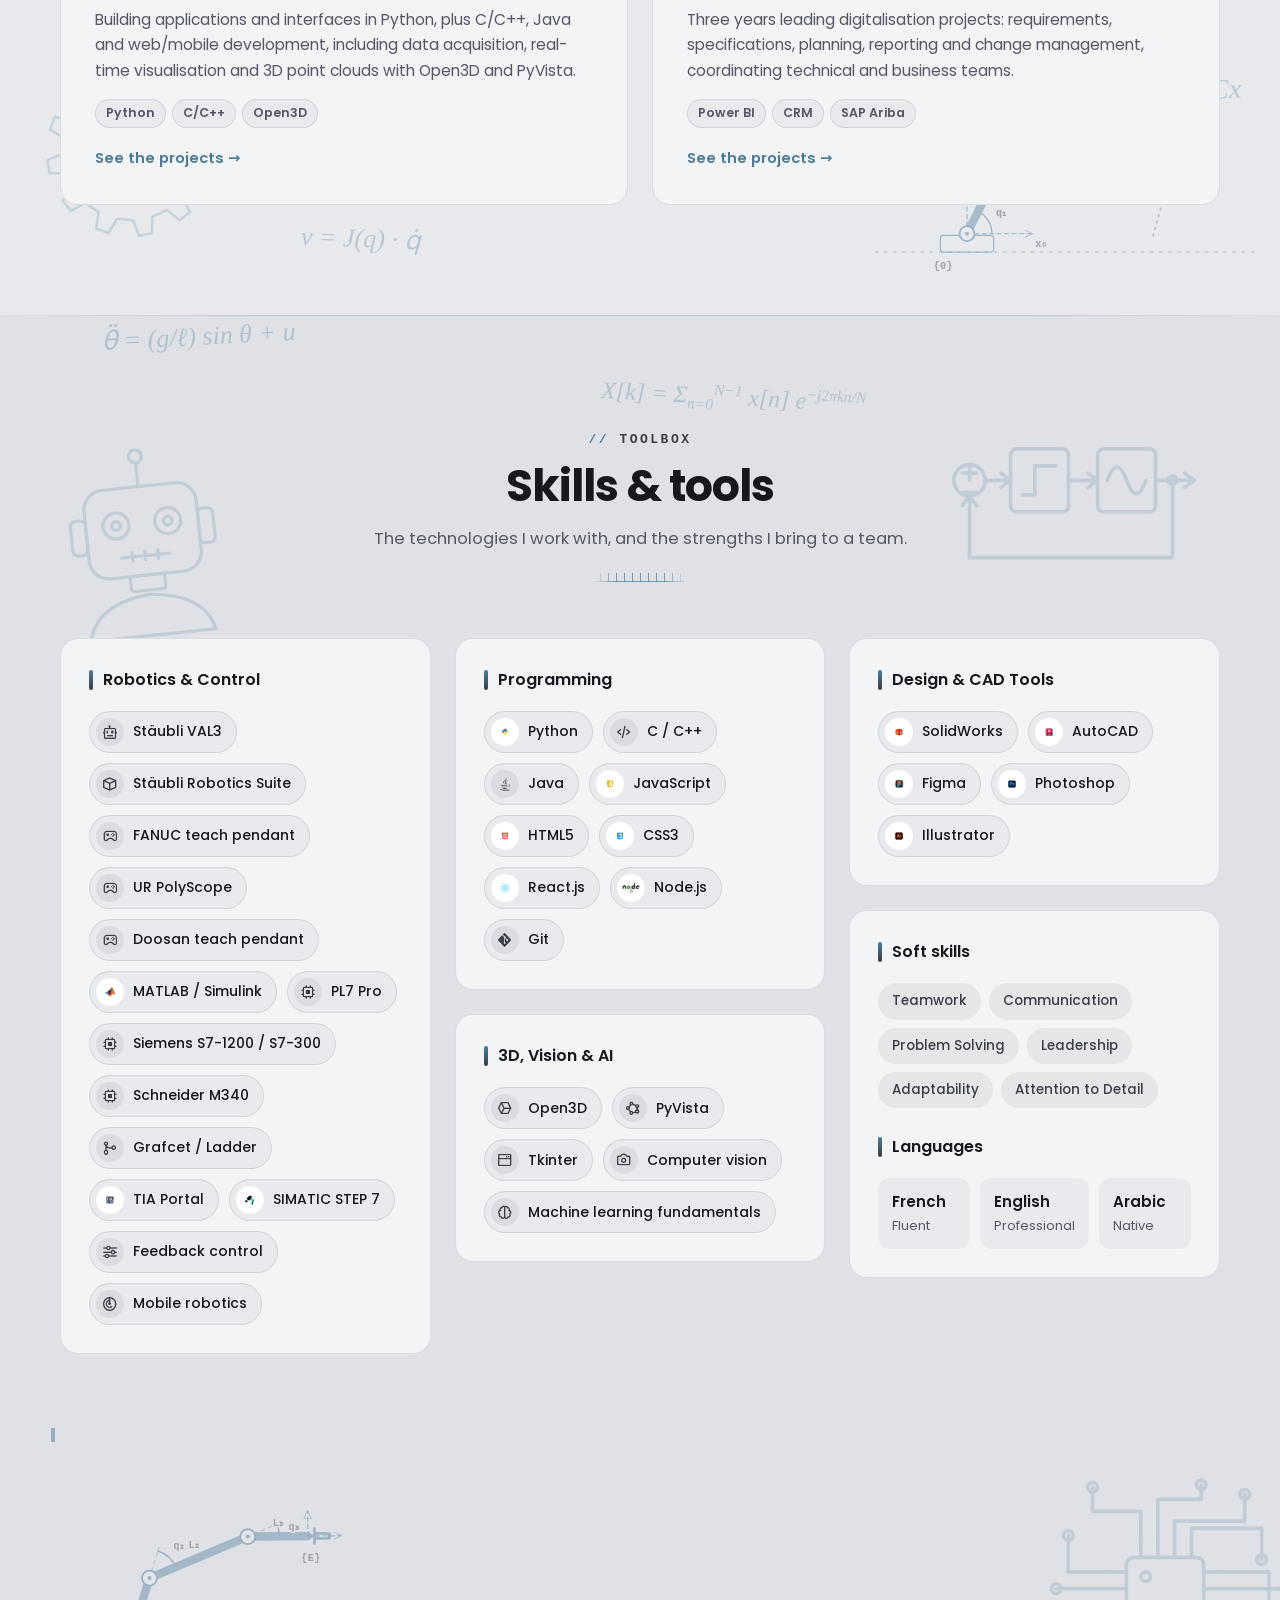
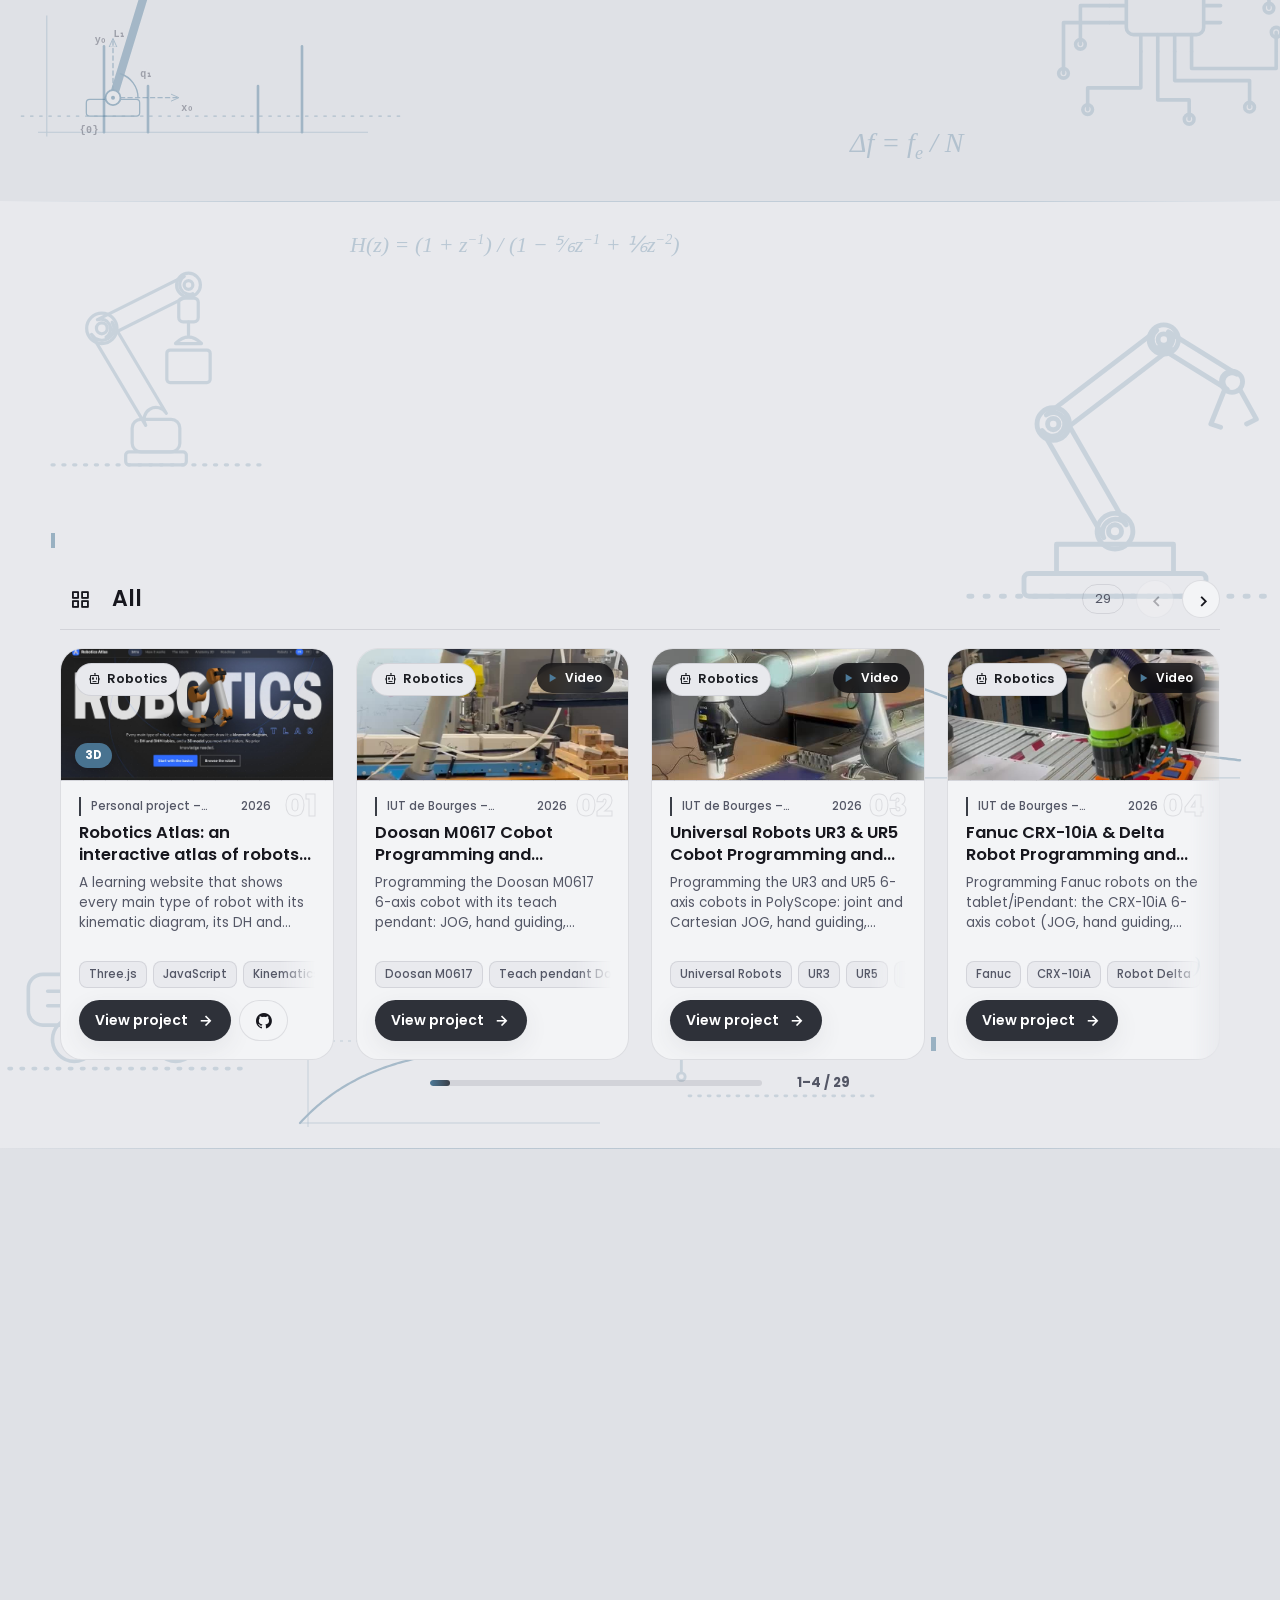
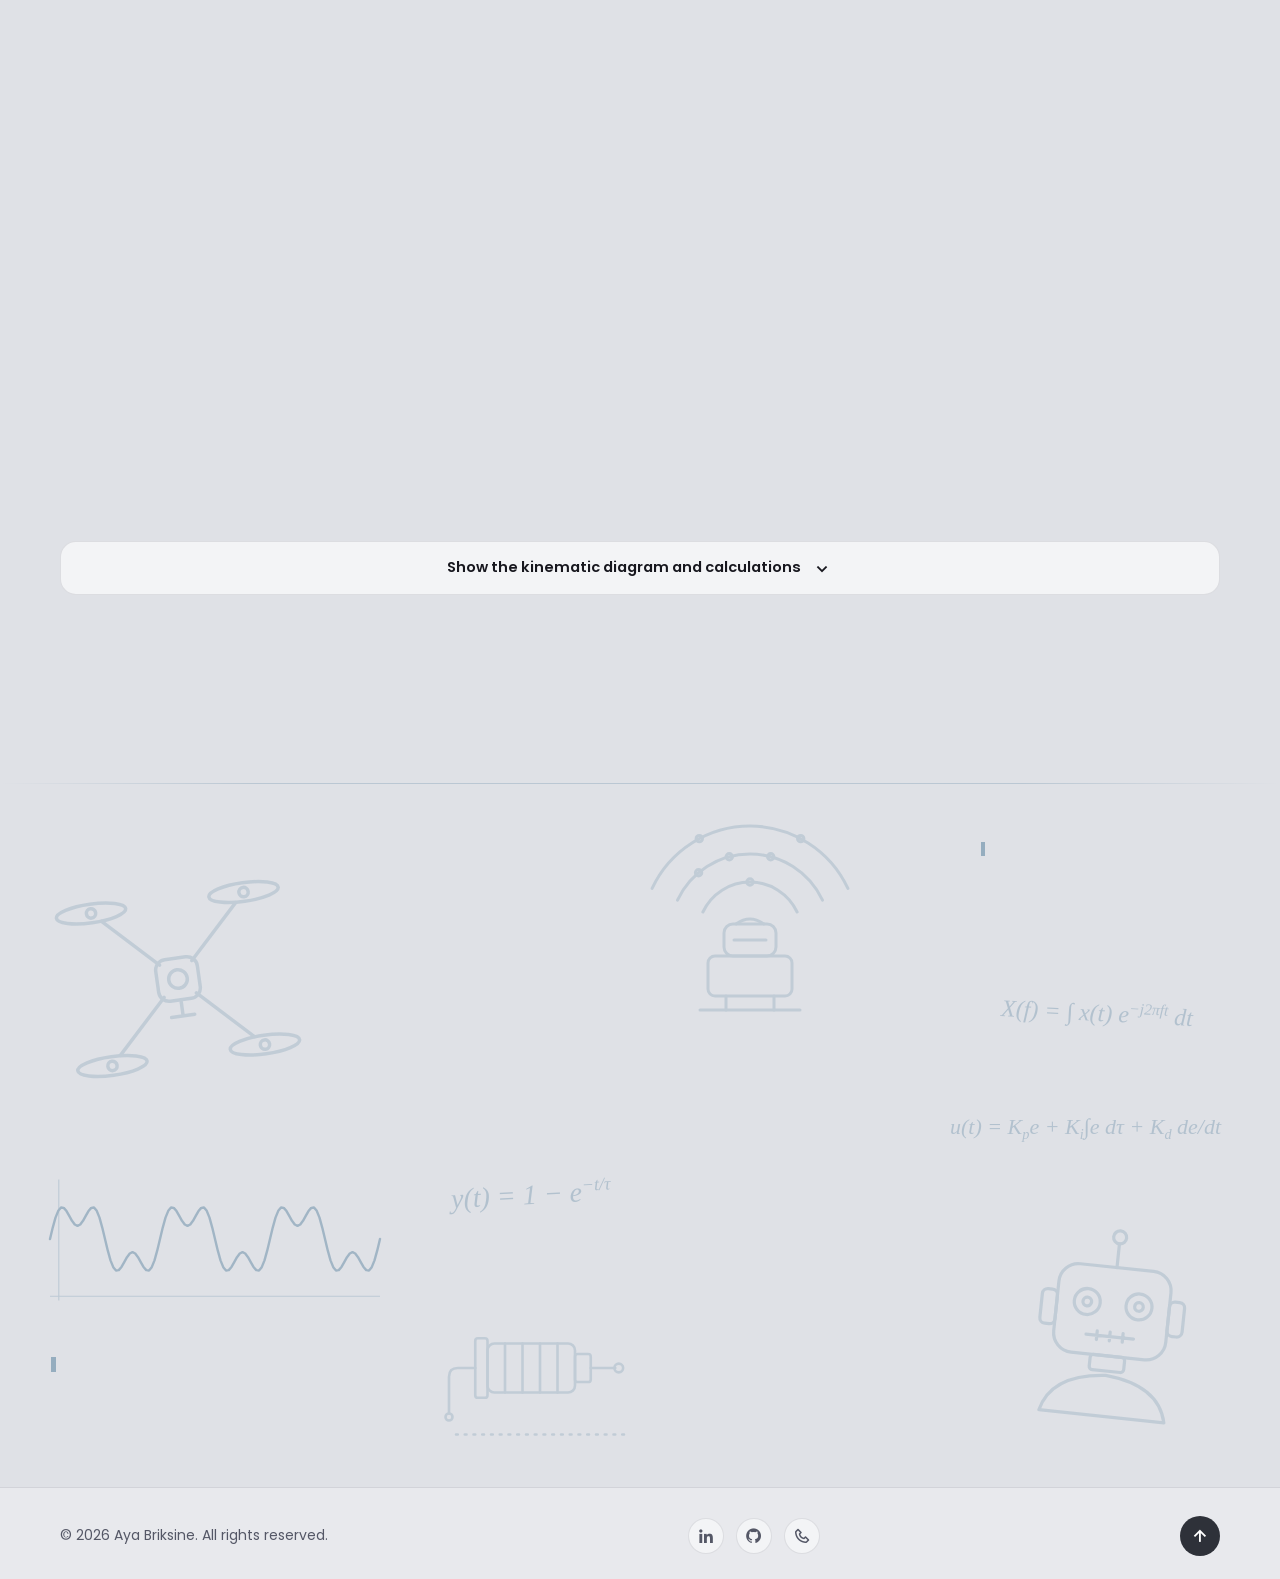
==== commit efad9980: "Purple animated mascot for the chatbot; tank station Grafcets redrawn; handwritten Grafcet scans rem" ====
--- a/index.html
+++ b/index.html
@@ -21,7 +21,7 @@
     <link href="https://unpkg.com/boxicons@2.1.4/css/boxicons.min.css" rel="stylesheet">
     <link rel="icon" type="image/svg+xml" href="logo.svg">
     <link rel="stylesheet" href="style.css?v=91">
-    <link rel="stylesheet" href="portfolio-chat.css?v=4">
+    <link rel="stylesheet" href="portfolio-chat.css?v=5">
     <script type="importmap">{"imports":{"three":"./vendor/three.module.min.js","three/addons/":"./vendor/"}}</script>
     <script>
         // Runs before the page shows: apply the saved light/dark choice so it doesn't flash
@@ -541,11 +541,11 @@
 
     <div class="scroll-rail" aria-hidden="true"><span class="scroll-fill"></span></div>
     <button class="scroll-bot" id="scroll-bot" type="button" aria-label="Back to top" title="Back to top"><svg viewBox="0 0 48 60" fill="none" stroke="currentColor" stroke-width="2.4" stroke-linecap="round" stroke-linejoin="round"><path d="M24 4 V11"/><circle cx="24" cy="3.5" r="2.2" class="bot-led"/><rect x="9" y="11" width="30" height="20" rx="7"/><circle cx="18" cy="21" r="3.2" class="bot-eye"/><circle cx="30" cy="21" r="3.2" class="bot-eye"/><rect x="13" y="33" width="22" height="13" rx="4"/><path d="M13 38 H7 M35 38 H41"/><g class="bot-wheel"><circle cx="24" cy="51" r="7.5"/><path d="M24 45 V57 M18 51 H30"/></g></svg></button>
-    <script src="projects.js?v=70"></script>
-    <script src="system-visuals.js?v=8"></script>
+    <script src="projects.js?v=71"></script>
+    <script src="system-visuals.js?v=9"></script>
     <script src="script.js?v=73"></script>
     <script src="translations.js?v=68"></script>
     <script type="module" src="lab3d.js?v=65"></script>
-    <script src="portfolio-chat.js?v=4" defer></script>
+    <script src="portfolio-chat.js?v=5" defer></script>
 </body>
 </html>
--- a/portfolio-chat.css
+++ b/portfolio-chat.css
@@ -381,3 +381,23 @@
     outline: 2px solid var(--signal);
     outline-offset: 2px;
 }
+
+/* ---------- Purple mascot (SVG) ---------- */
+.portfolio-chat-robot { flex: 0 0 70px; width: 70px; height: 88px; filter: drop-shadow(0 6px 10px rgba(90, 50, 160, .28)); }
+.portfolio-chat-robot .pm-full { display: block; width: 100%; height: 100%; overflow: visible; animation: pm-float 3.2s ease-in-out infinite; }
+.pm-full .pm-arm-r { transform-box: fill-box; transform-origin: 20% 90%; animation: pm-wave 2.6s ease-in-out infinite; }
+.pm-full .pm-head { transform-box: fill-box; transform-origin: 50% 90%; animation: pm-tilt 6s ease-in-out infinite; }
+.pm-eyes { transform-box: fill-box; transform-origin: center; animation: pm-blink 4.5s infinite; }
+.pm-antenna, .pm-chest { animation: pm-glow 2s ease-in-out infinite; }
+.portfolio-chat-launch:hover .pm-full { animation-duration: 1.4s; }
+.portfolio-chat-launch:hover .pm-arm-r { animation-duration: .7s; }
+.portfolio-chat-launch:hover .pm-mouth { transform: scaleY(1.4); transform-box: fill-box; transform-origin: top; }
+@keyframes pm-float { 0%, 100% { transform: translateY(0); } 50% { transform: translateY(-6px); } }
+@keyframes pm-wave { 0%, 55%, 100% { transform: rotate(0); } 65% { transform: rotate(-22deg); } 75% { transform: rotate(10deg); } 85% { transform: rotate(-18deg); } }
+@keyframes pm-tilt { 0%, 40%, 100% { transform: rotate(0); } 50% { transform: rotate(-6deg); } 60% { transform: rotate(4deg); } }
+@keyframes pm-blink { 0%, 92%, 100% { transform: scaleY(1); } 95% { transform: scaleY(.1); } }
+@keyframes pm-glow { 0%, 100% { filter: drop-shadow(0 0 2px #b98cff); } 50% { filter: drop-shadow(0 0 7px #b98cff); } }
+/* avatar in the conversation: the mascot's head */
+.portfolio-chat .portfolio-chat-avatar { padding: 2px; border-color: #c4a8f5; background: linear-gradient(155deg, #f6f1ff, #ddd0f5); }
+.portfolio-chat-avatar .pm-mini { display: block; width: 100%; height: 100%; }
+@media (prefers-reduced-motion: reduce) { .pm-full, .pm-full *, .pm-eyes, .pm-antenna, .pm-chest { animation: none !important; } }
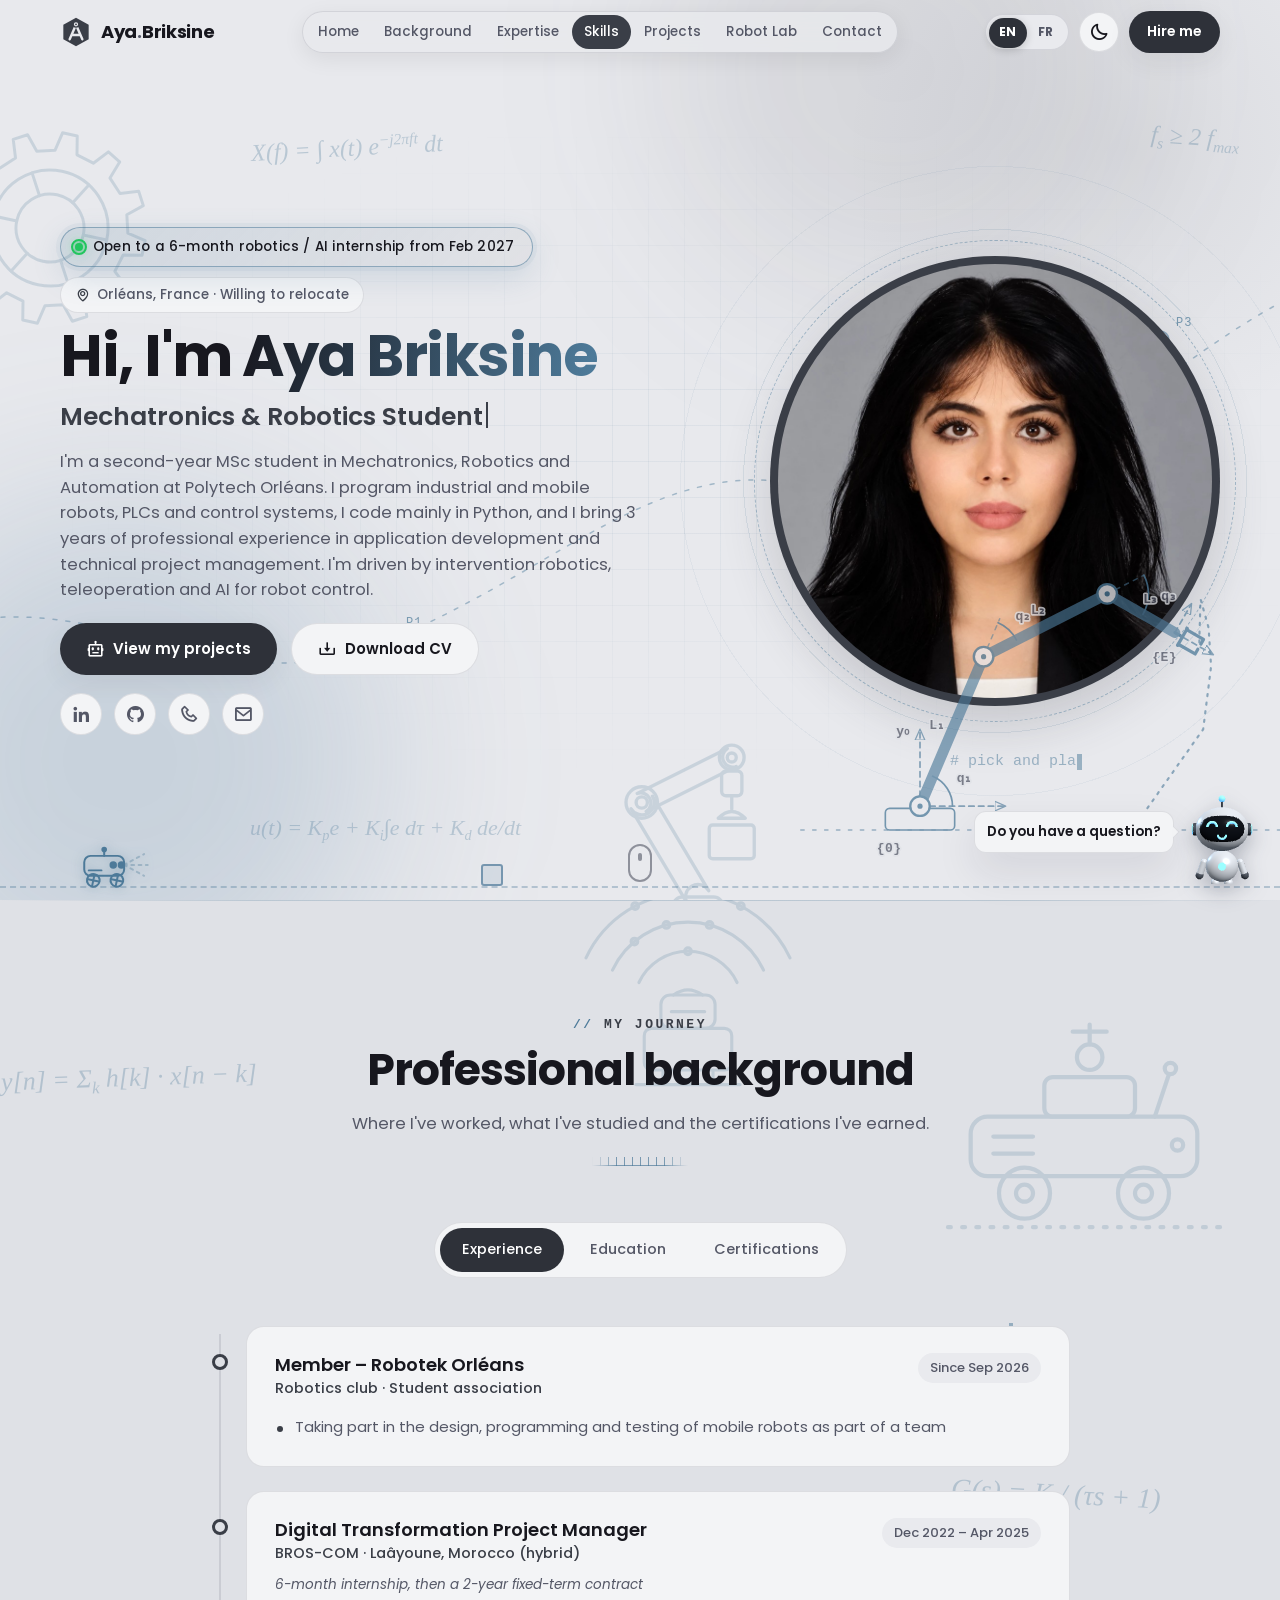
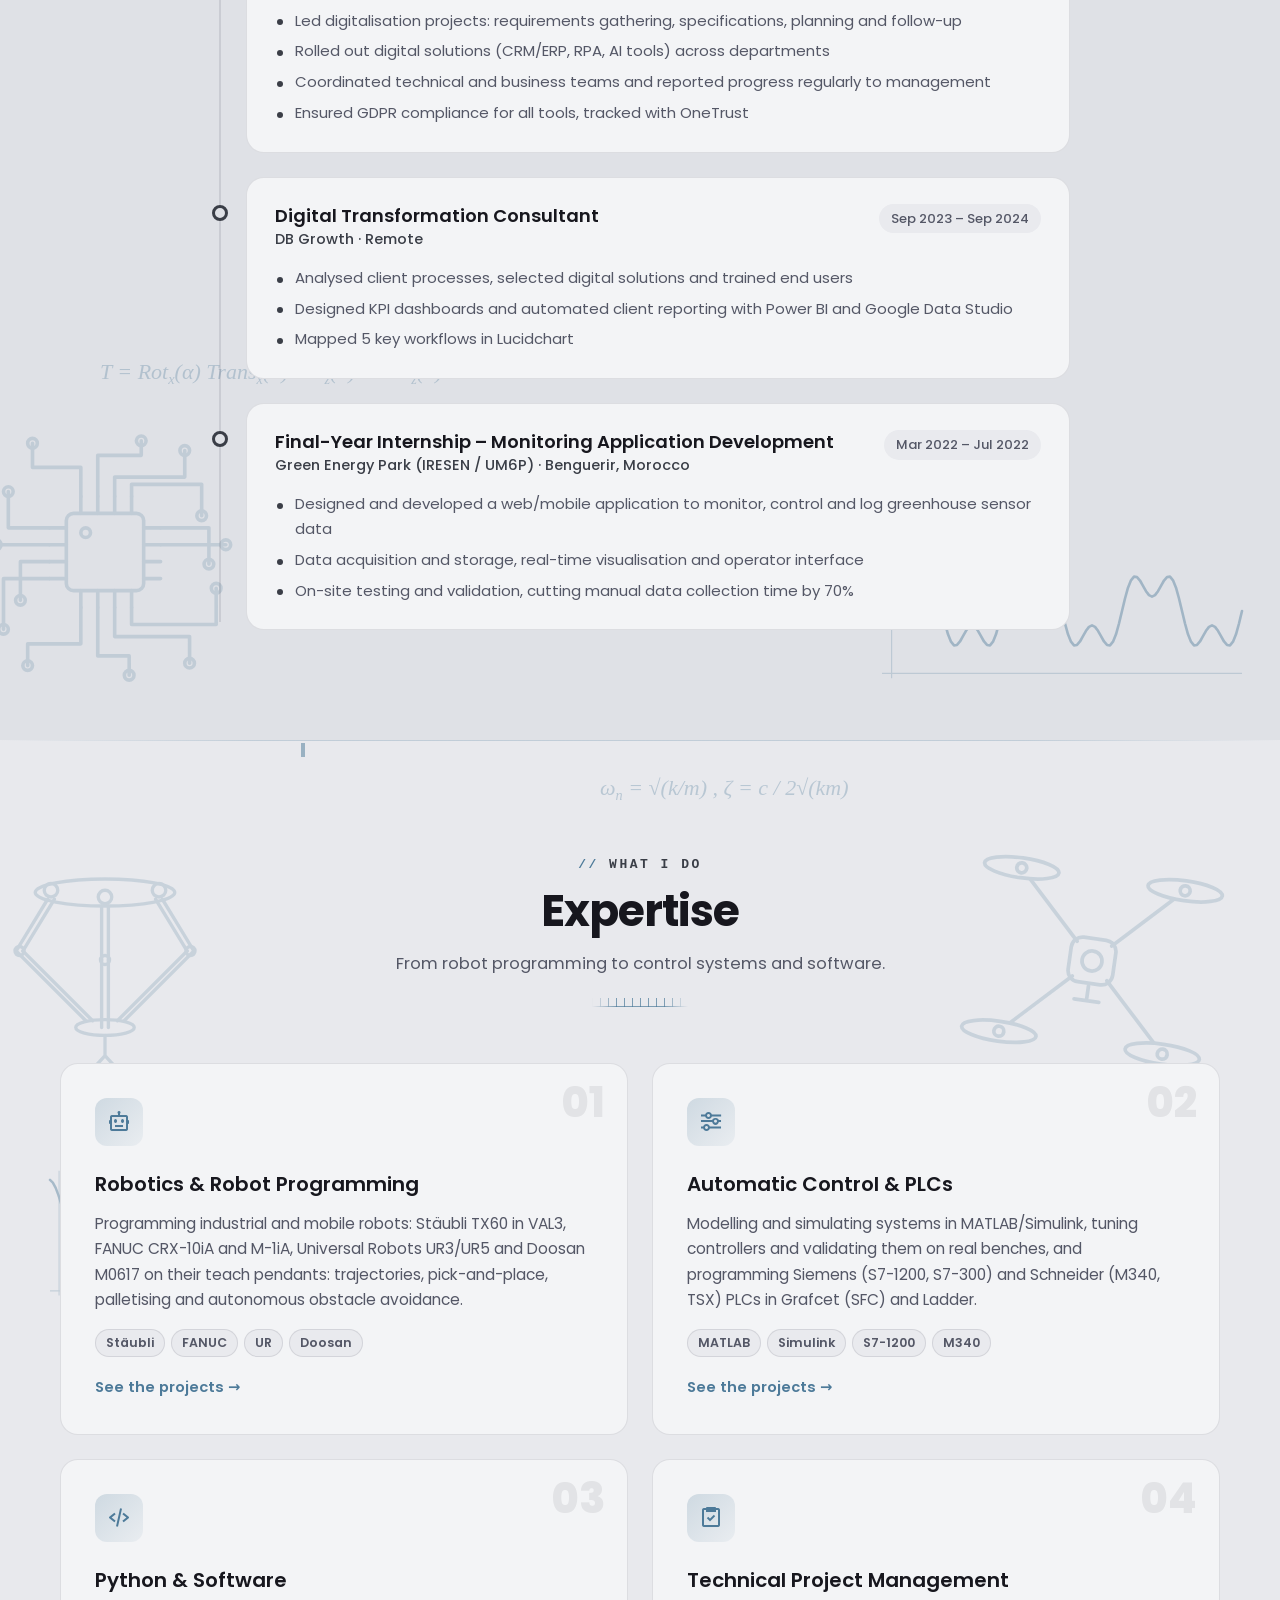
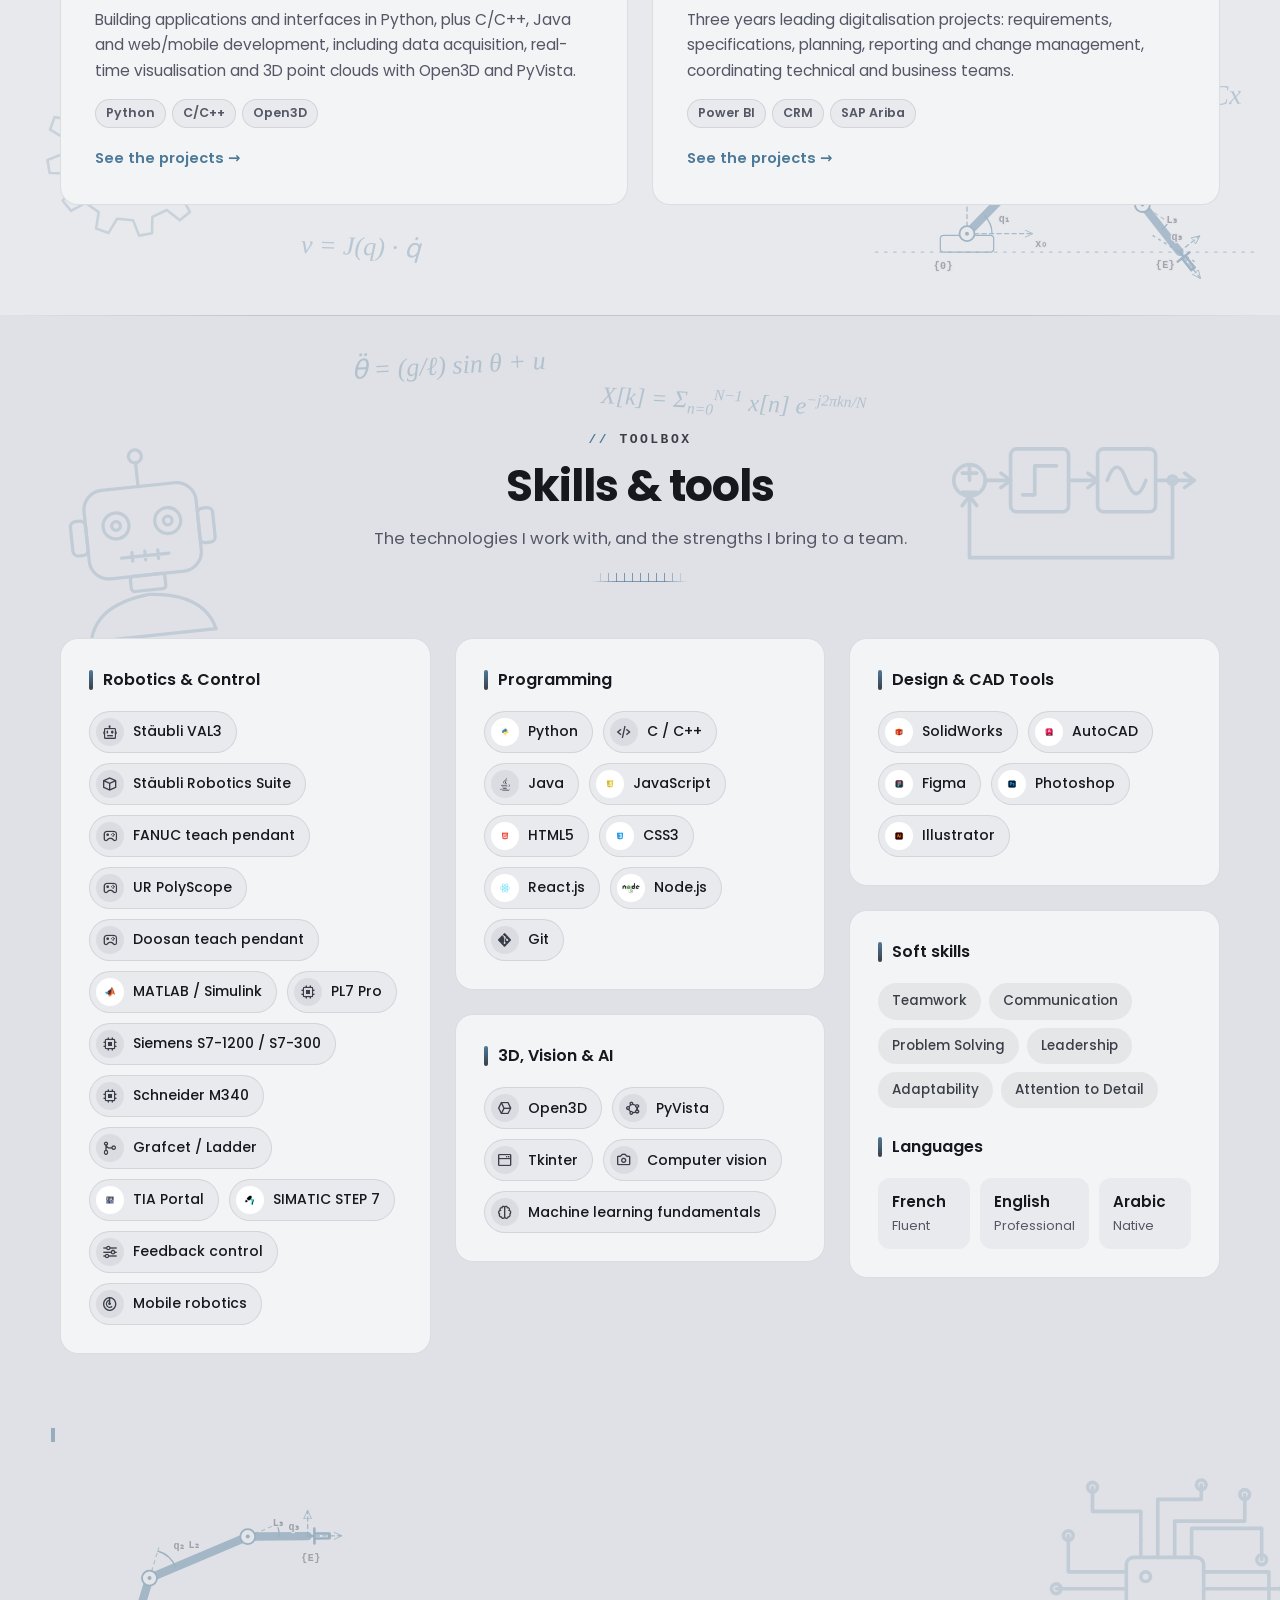
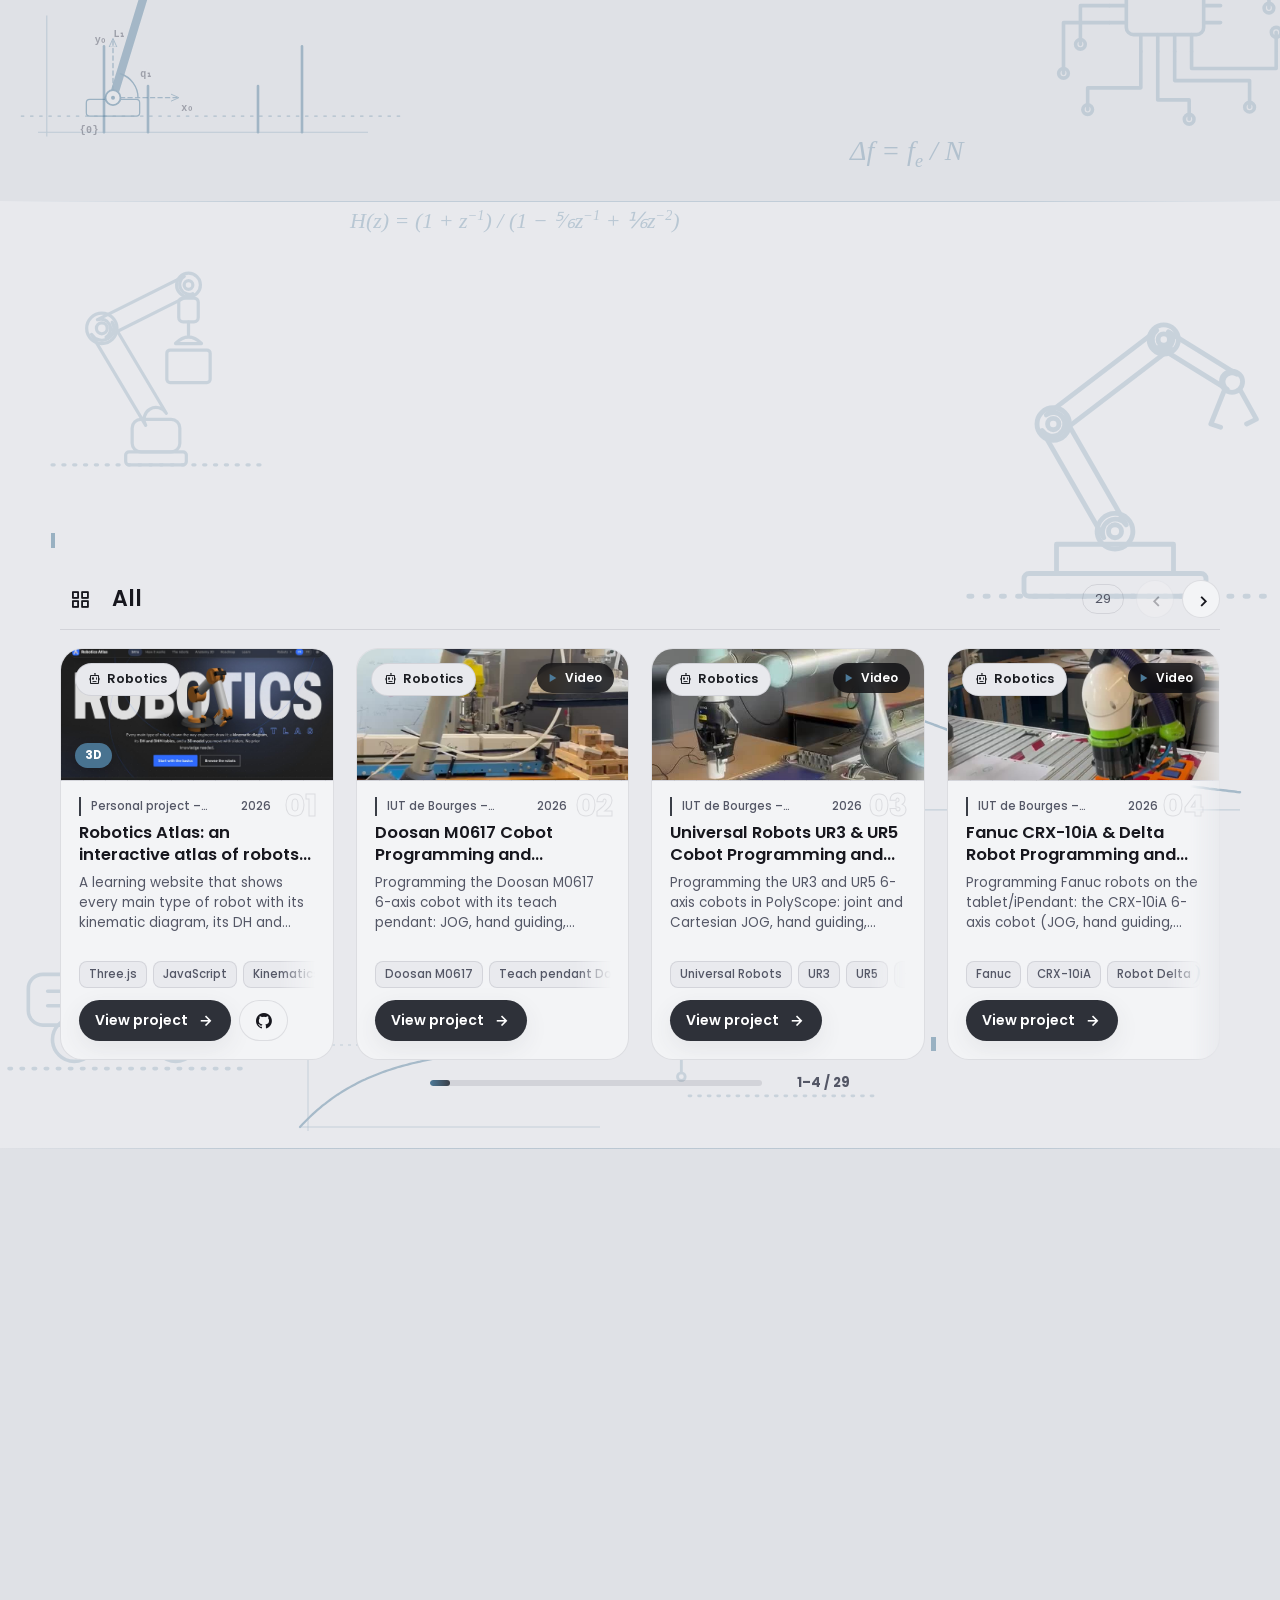
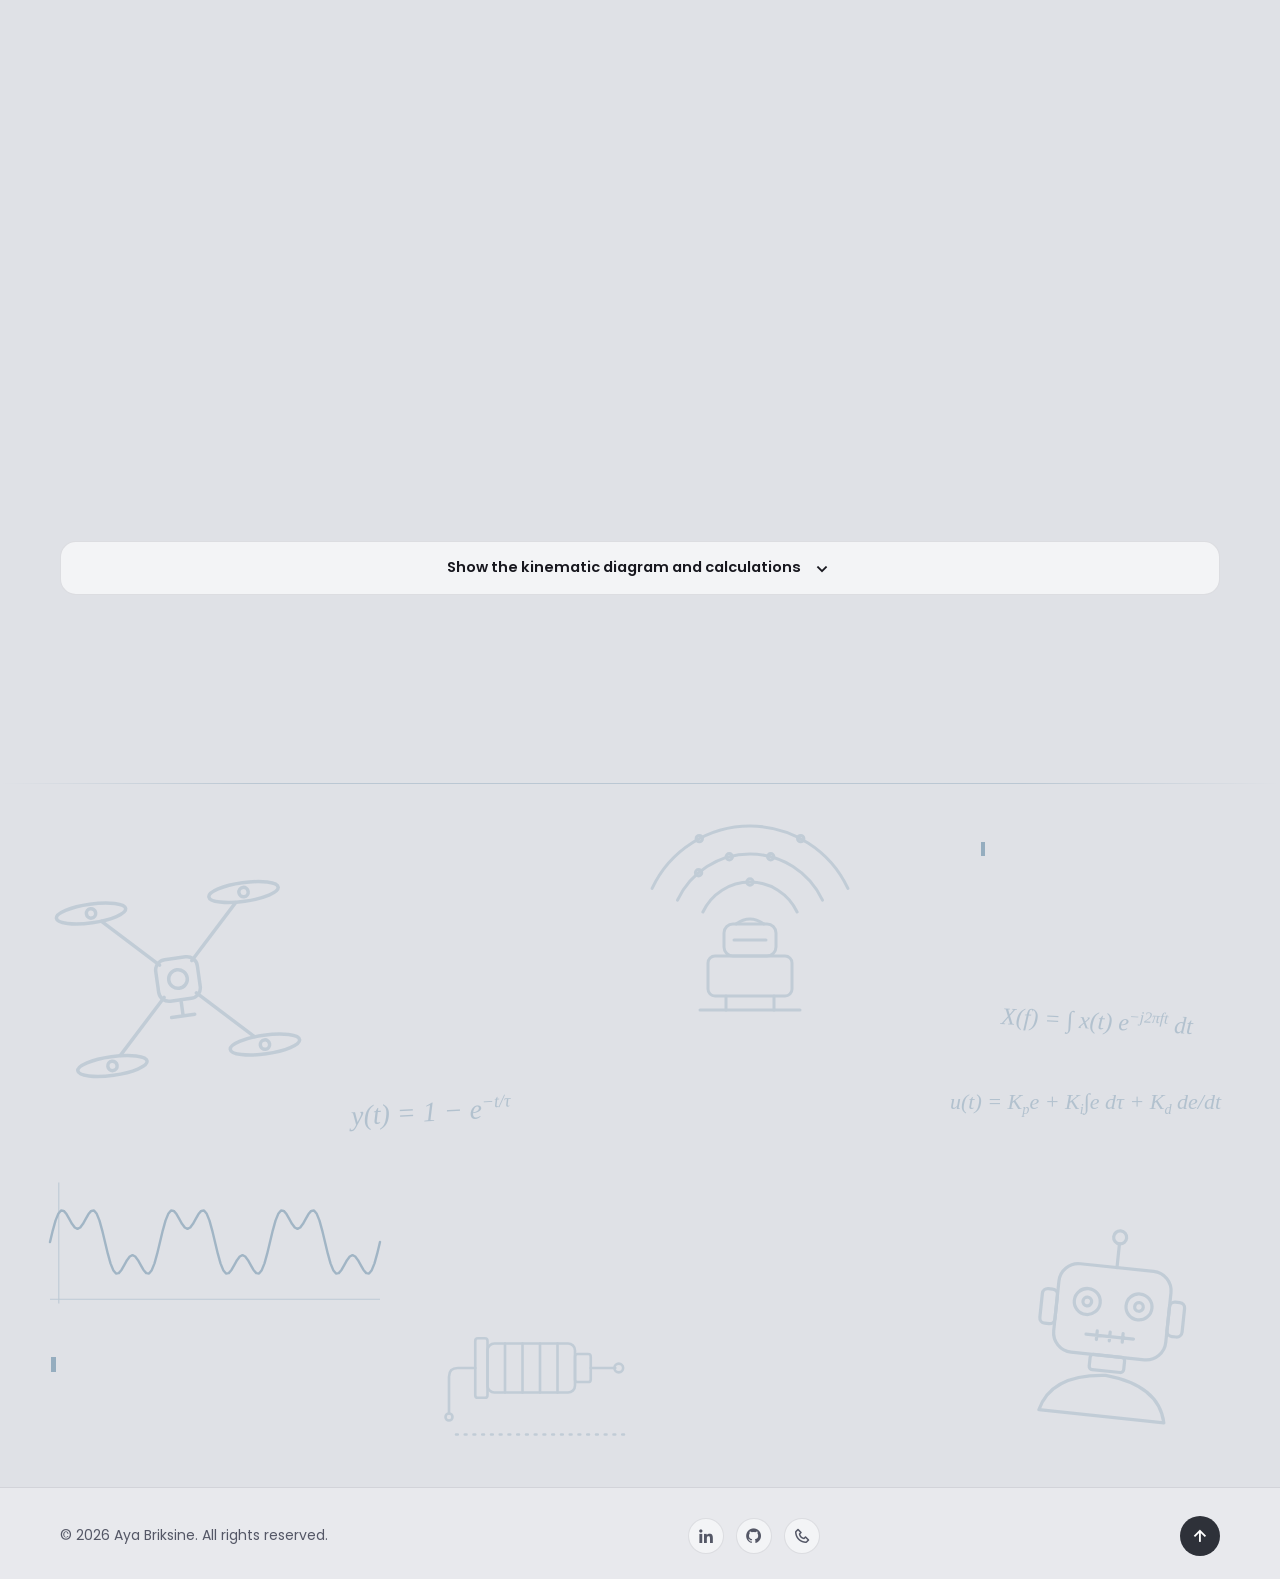
==== commit 64aa0835: "Chatbot mascot in 3D (Three.js): grey robot with steel-blue lights that follows the mouse, floats, b" ====
--- a/index.html
+++ b/index.html
@@ -21,7 +21,7 @@
     <link href="https://unpkg.com/boxicons@2.1.4/css/boxicons.min.css" rel="stylesheet">
     <link rel="icon" type="image/svg+xml" href="logo.svg">
     <link rel="stylesheet" href="style.css?v=91">
-    <link rel="stylesheet" href="portfolio-chat.css?v=5">
+    <link rel="stylesheet" href="portfolio-chat.css?v=6">
     <script type="importmap">{"imports":{"three":"./vendor/three.module.min.js","three/addons/":"./vendor/"}}</script>
     <script>
         // Runs before the page shows: apply the saved light/dark choice so it doesn't flash
@@ -546,6 +546,6 @@
     <script src="script.js?v=73"></script>
     <script src="translations.js?v=68"></script>
     <script type="module" src="lab3d.js?v=65"></script>
-    <script src="portfolio-chat.js?v=5" defer></script>
+    <script src="portfolio-chat.js?v=6" defer></script>
 </body>
 </html>
--- a/portfolio-chat.css
+++ b/portfolio-chat.css
@@ -382,8 +382,8 @@
     outline-offset: 2px;
 }
 
-/* ---------- Purple mascot (SVG) ---------- */
-.portfolio-chat-robot { flex: 0 0 70px; width: 70px; height: 88px; filter: drop-shadow(0 6px 10px rgba(90, 50, 160, .28)); }
+/* ---------- Mascot: 3D (chatbot3d.js) with an SVG fallback ---------- */
+.portfolio-chat-robot { flex: 0 0 70px; width: 70px; height: 88px; filter: drop-shadow(0 6px 10px rgba(40, 60, 90, .3)); }
 .portfolio-chat-robot .pm-full { display: block; width: 100%; height: 100%; overflow: visible; animation: pm-float 3.2s ease-in-out infinite; }
 .pm-full .pm-arm-r { transform-box: fill-box; transform-origin: 20% 90%; animation: pm-wave 2.6s ease-in-out infinite; }
 .pm-full .pm-head { transform-box: fill-box; transform-origin: 50% 90%; animation: pm-tilt 6s ease-in-out infinite; }
@@ -396,8 +396,14 @@
 @keyframes pm-wave { 0%, 55%, 100% { transform: rotate(0); } 65% { transform: rotate(-22deg); } 75% { transform: rotate(10deg); } 85% { transform: rotate(-18deg); } }
 @keyframes pm-tilt { 0%, 40%, 100% { transform: rotate(0); } 50% { transform: rotate(-6deg); } 60% { transform: rotate(4deg); } }
 @keyframes pm-blink { 0%, 92%, 100% { transform: scaleY(1); } 95% { transform: scaleY(.1); } }
-@keyframes pm-glow { 0%, 100% { filter: drop-shadow(0 0 2px #b98cff); } 50% { filter: drop-shadow(0 0 7px #b98cff); } }
+@keyframes pm-glow { 0%, 100% { filter: drop-shadow(0 0 2px #6fb6ef); } 50% { filter: drop-shadow(0 0 7px #6fb6ef); } }
 /* avatar in the conversation: the mascot's head */
-.portfolio-chat .portfolio-chat-avatar { padding: 2px; border-color: #c4a8f5; background: linear-gradient(155deg, #f6f1ff, #ddd0f5); }
+.portfolio-chat .portfolio-chat-avatar { padding: 2px; border-color: #9fb7cc; background: linear-gradient(155deg, #f3f6fa, #d3dce6); }
 .portfolio-chat-avatar .pm-mini { display: block; width: 100%; height: 100%; }
 @media (prefers-reduced-motion: reduce) { .pm-full, .pm-full *, .pm-eyes, .pm-antenna, .pm-chest { animation: none !important; } }
+
+.portfolio-chat-robot { flex-basis: 84px; width: 84px; height: 104px; }
+.pm-3d { position: absolute; inset: 0; }
+.pm-3d canvas { display: block; width: 100% !important; height: 100% !important; }
+.portfolio-chat-robot.is-3d .pm-full { visibility: hidden; }
+.portfolio-chat-robot.is-3d { filter: drop-shadow(0 8px 10px rgba(30, 40, 60, .28)); }
